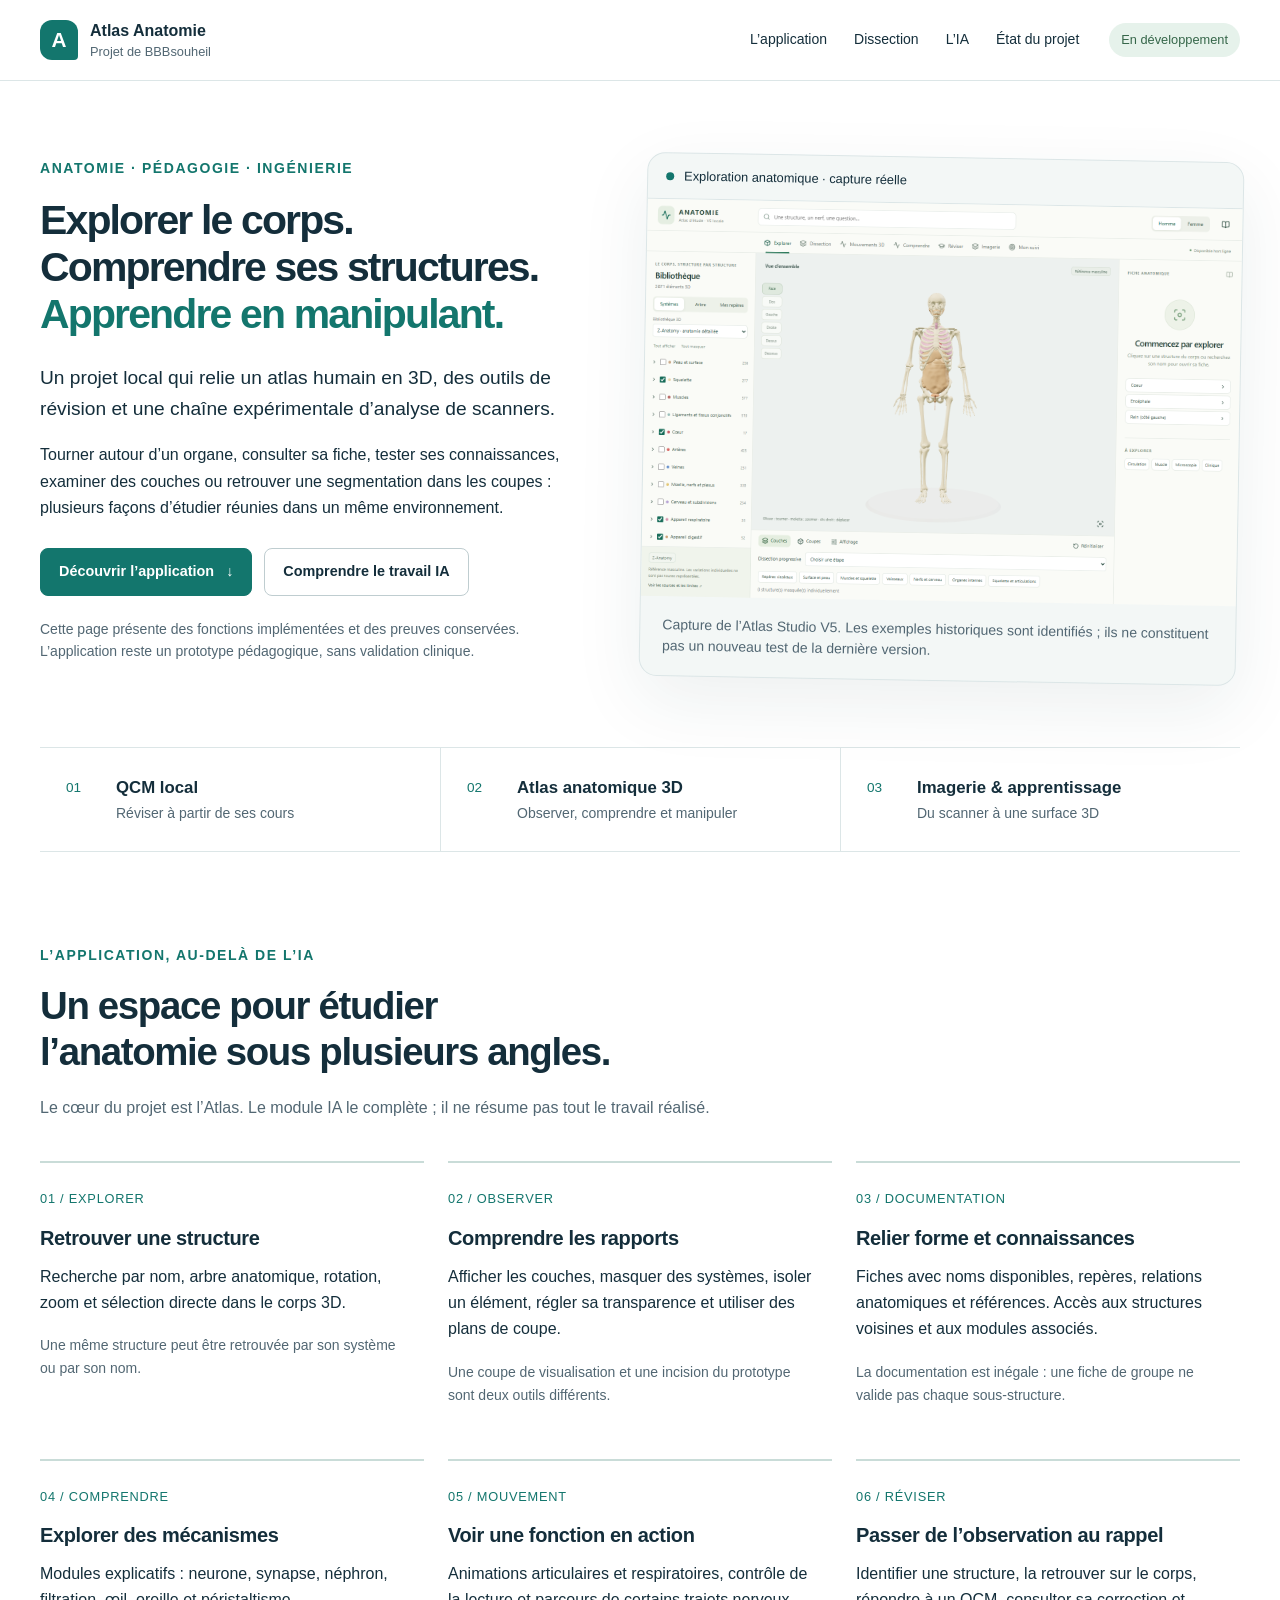
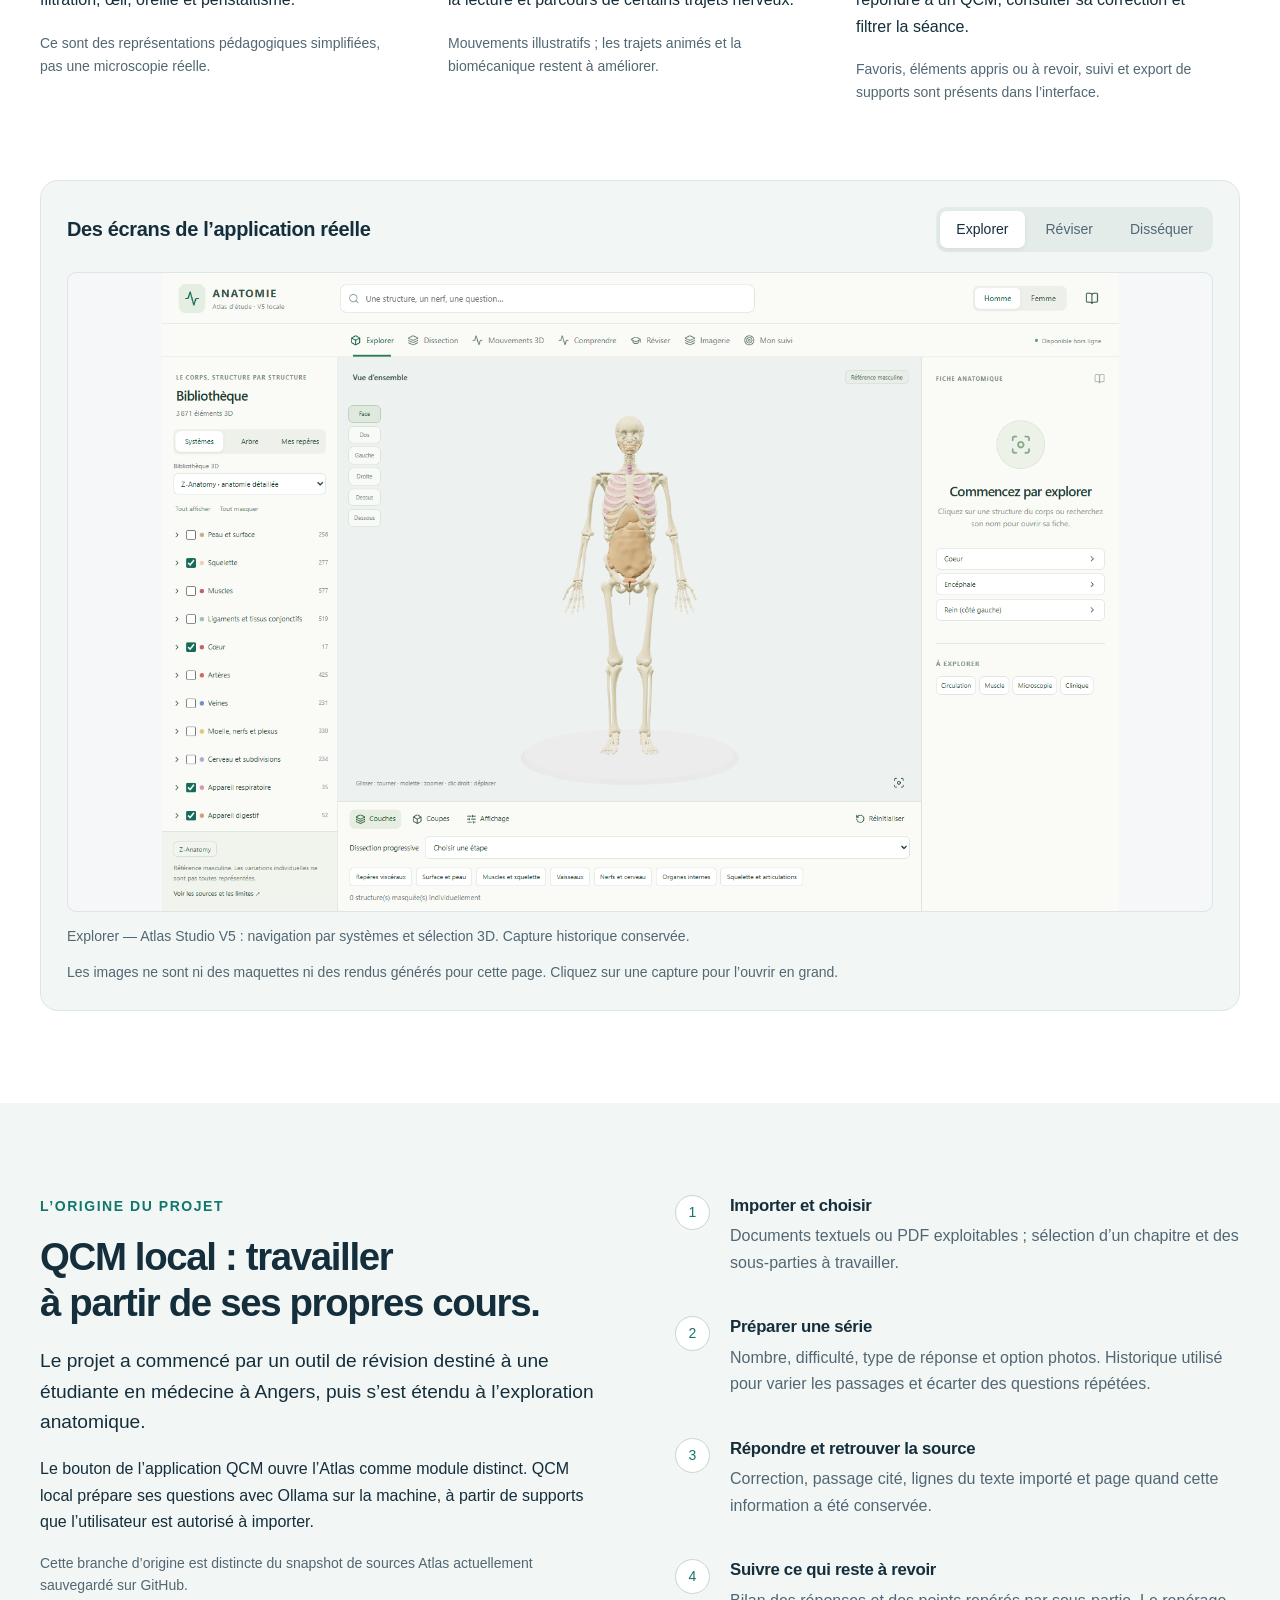
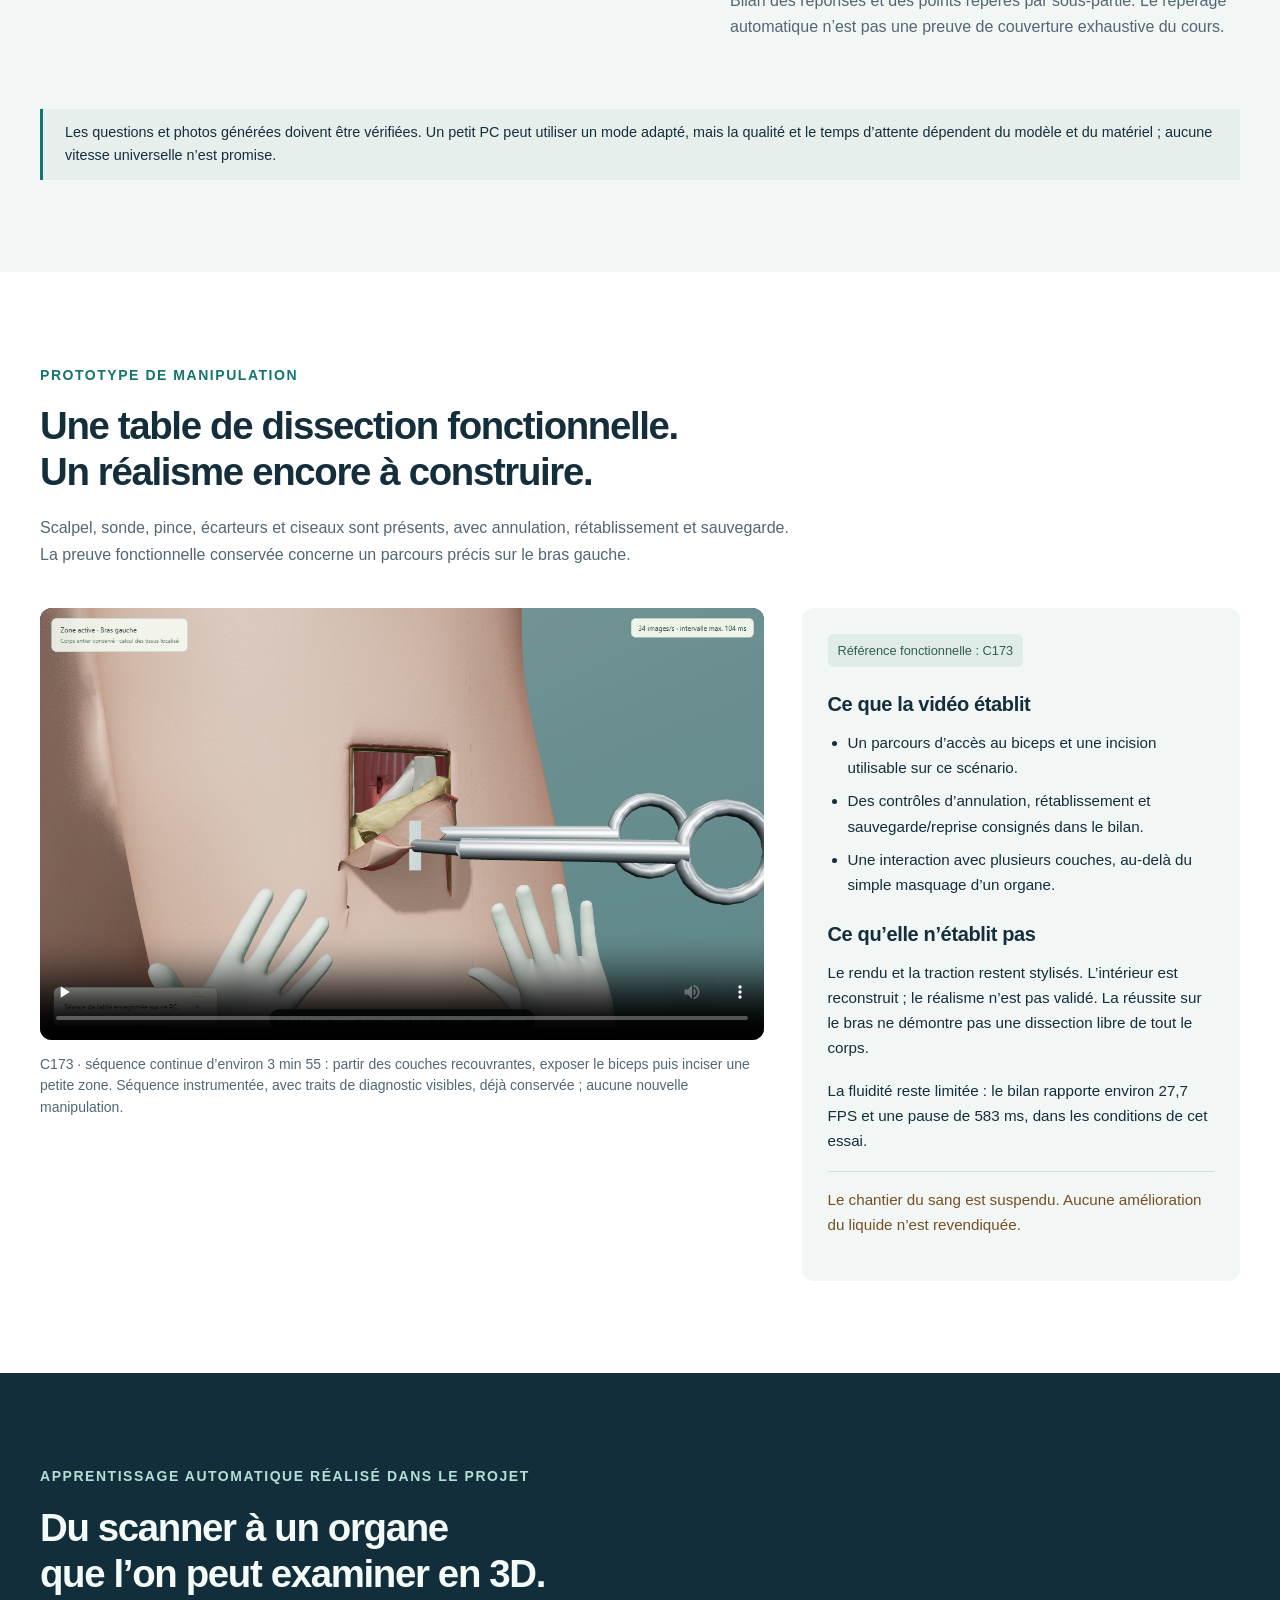
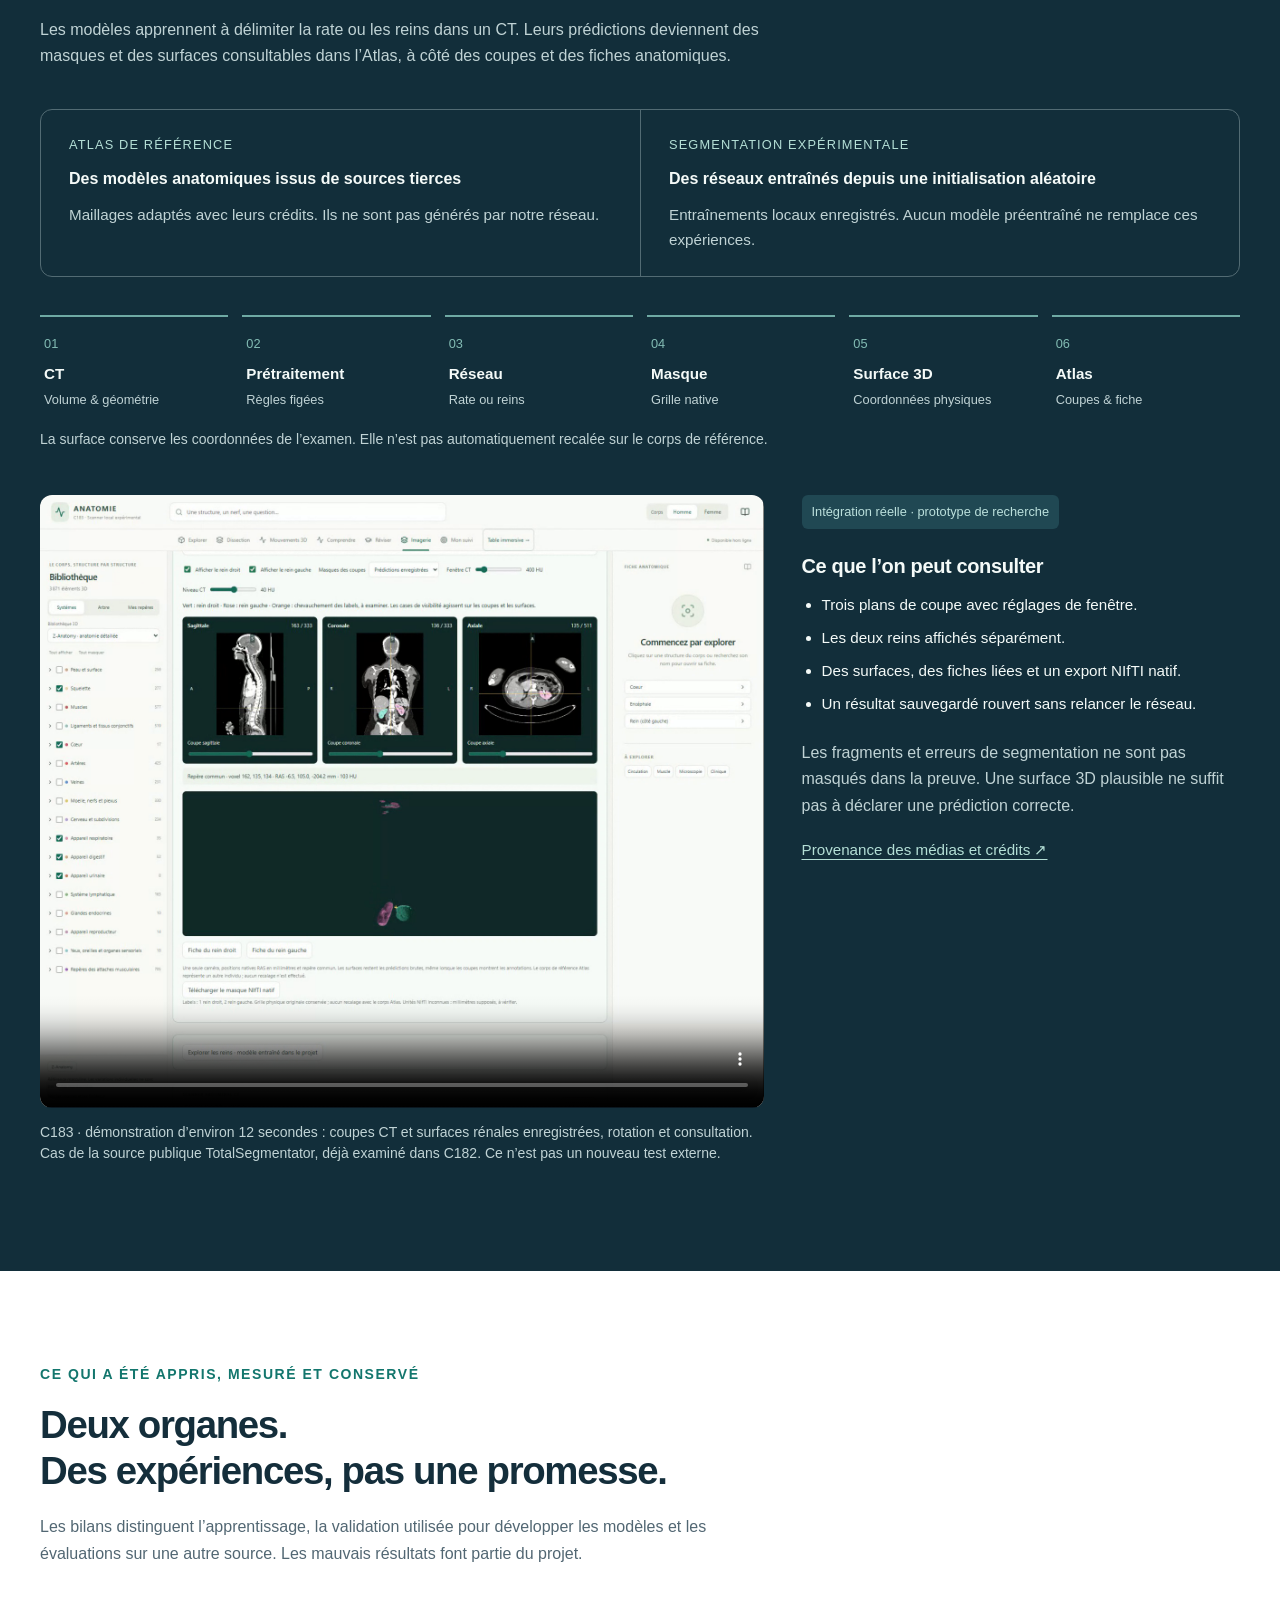
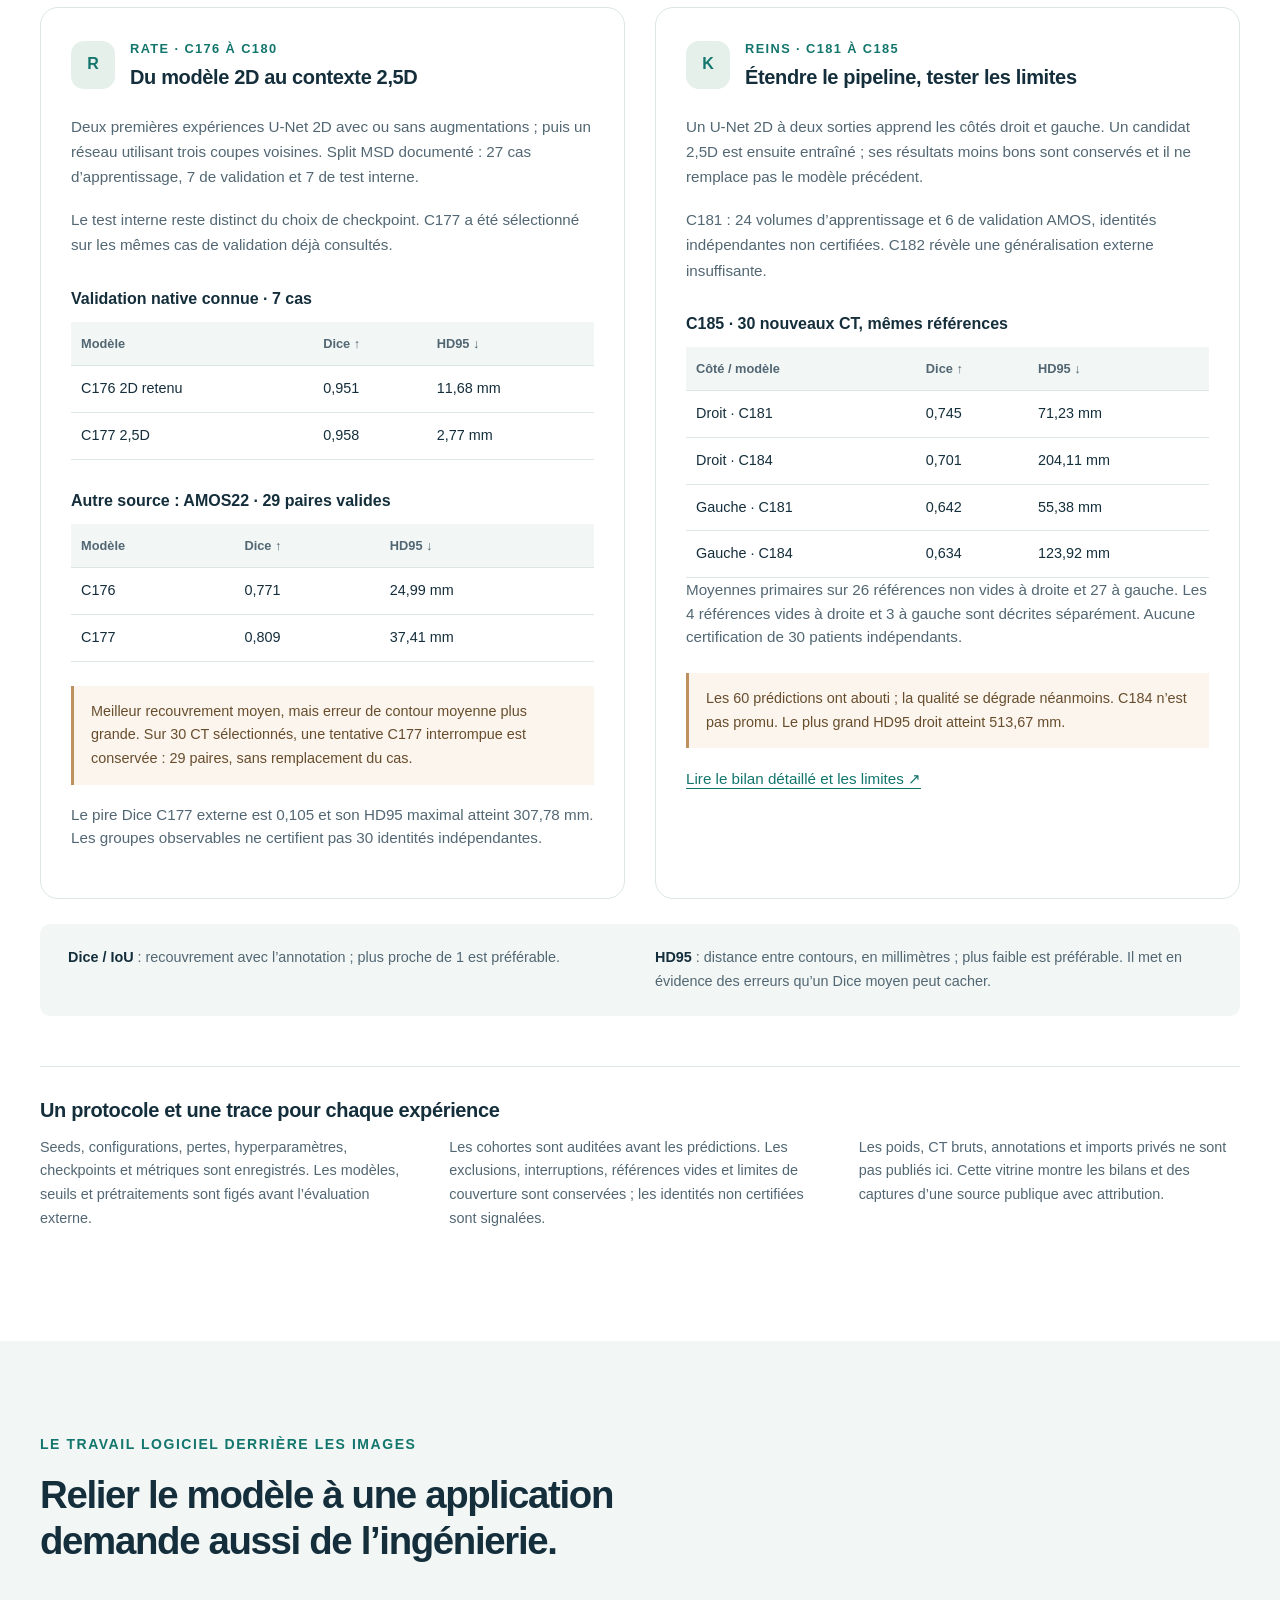
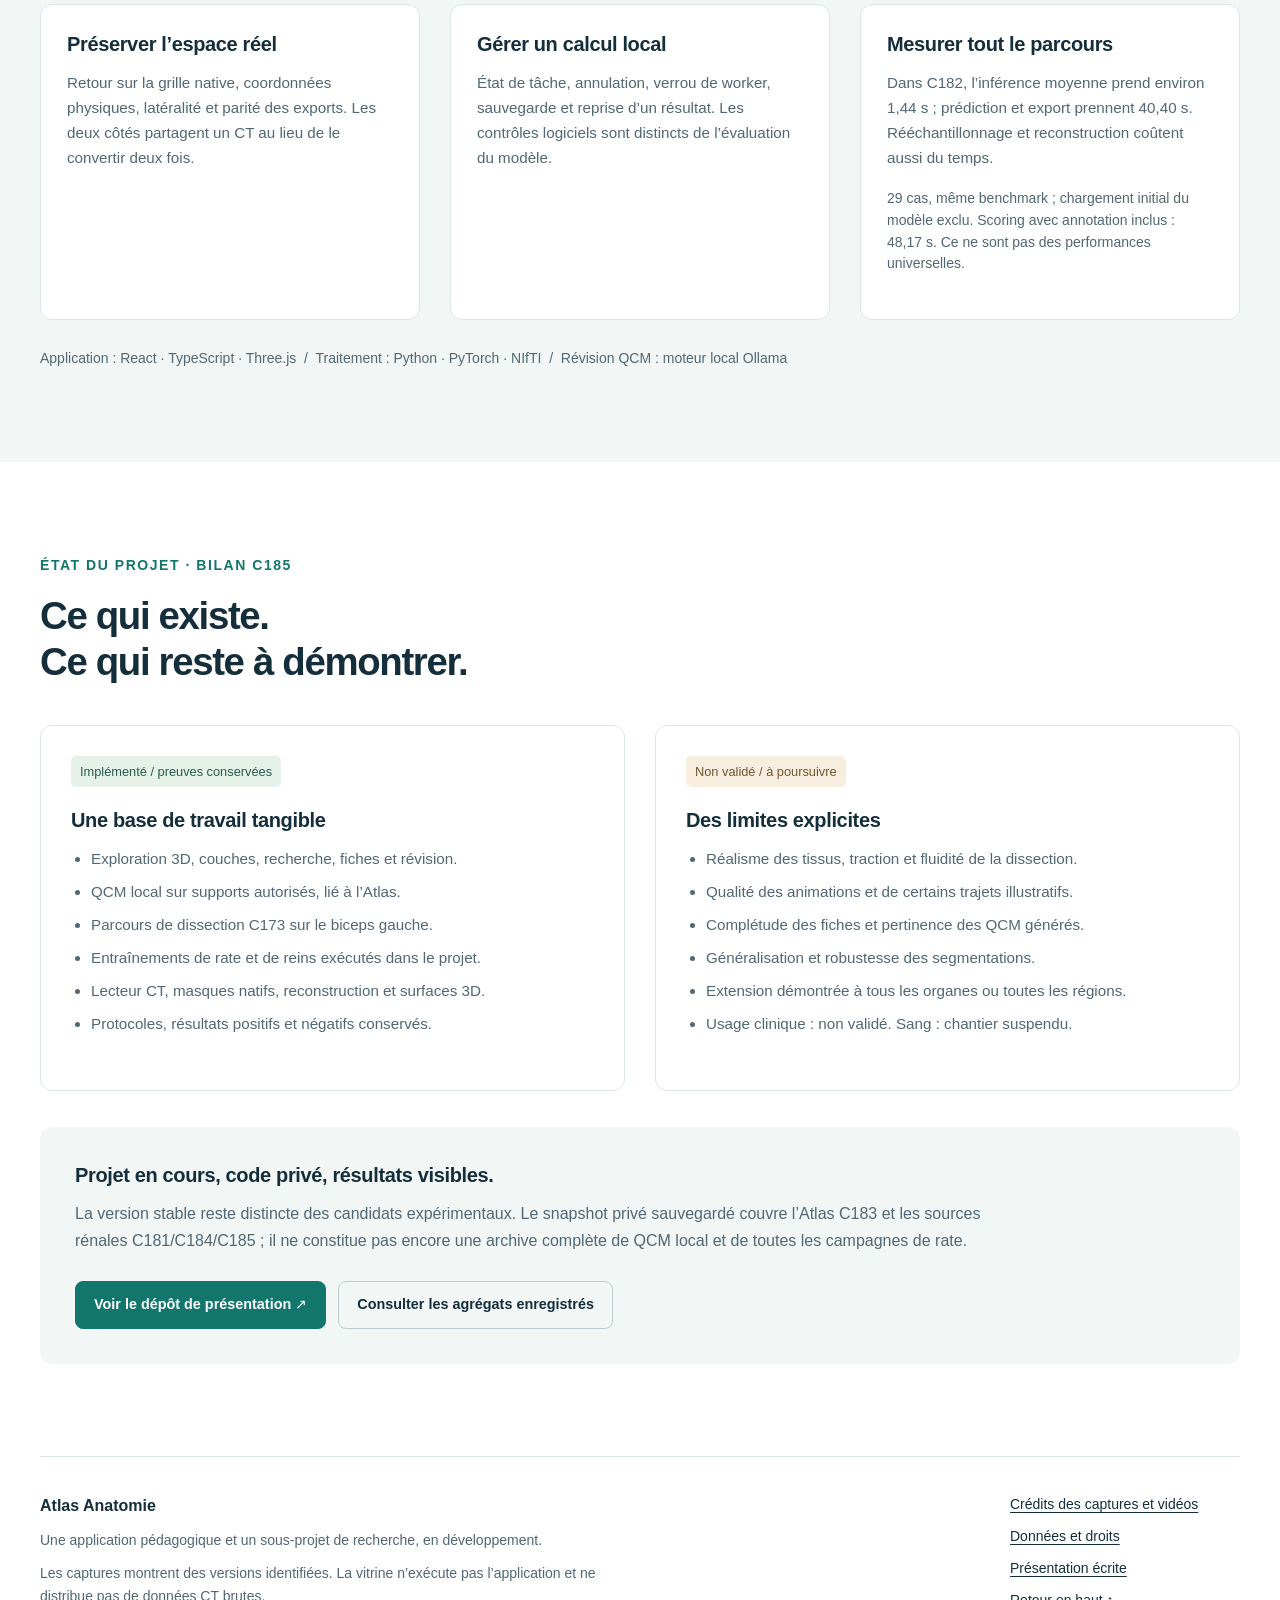
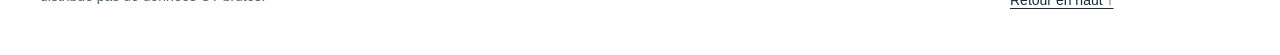
==== index.html @ 707a45b9 "Présenter l’Atlas, QCM local, la dissection et les travaux IA — projet en cours" ====
<!doctype html>
<html lang="fr">
<head>
  <meta charset="utf-8">
  <meta name="viewport" content="width=device-width, initial-scale=1">
  <meta name="description" content="Atlas Anatomie : exploration 3D, révisions, prototype de dissection et segmentation médicale entraînée dans le projet. Démonstrations et résultats, avec leurs limites.">
  <title>Atlas Anatomie — explorer, comprendre, apprendre</title>
  <link rel="icon" href="favicon.svg" type="image/svg+xml">
  <link rel="stylesheet" href="styles.css">
  <script src="presentation.js" defer></script>
</head>
<body>
<a class="skip" href="#contenu">Aller au contenu</a>
<header class="topbar">
  <a class="brand" href="#"><span class="brand-mark" aria-hidden="true">A</span><span>Atlas Anatomie<small>Projet de BBBsouheil</small></span></a>
  <nav aria-label="Navigation principale"><a href="#application">L’application</a><a href="#dissection">Dissection</a><a href="#ia">L’IA</a><a href="#bilan">État du projet</a></nav>
  <span class="status">En développement</span>
</header>
<main id="contenu">
<section class="hero wrap">
  <div class="hero-copy">
    <p class="eyebrow">Anatomie · pédagogie · ingénierie</p>
    <h1>Explorer le corps.<br>Comprendre ses structures.<br><em>Apprendre en manipulant.</em></h1>
    <p class="lead">Un projet local qui relie un atlas humain en 3D, des outils de révision et une chaîne expérimentale d’analyse de scanners.</p>
    <p>Tourner autour d’un organe, consulter sa fiche, tester ses connaissances, examiner des couches ou retrouver une segmentation dans les coupes : plusieurs façons d’étudier réunies dans un même environnement.</p>
    <div class="actions"><a class="button primary" href="#application">Découvrir l’application <span aria-hidden="true">↓</span></a><a class="button" href="#ia">Comprendre le travail IA</a></div>
    <p class="caption">Cette page présente des fonctions implémentées et des preuves conservées. L’application reste un prototype pédagogique, sans validation clinique.</p>
  </div>
  <figure class="hero-visual">
    <div class="window-label"><span class="dot"></span> Exploration anatomique · capture réelle</div>
    <a href="media/atlas-explorer.png" aria-label="Agrandir la capture de l’explorateur"><img src="media/atlas-explorer.png" width="1500" height="1000" alt="Interface réelle de l’Atlas : corps humain en 3D, systèmes anatomiques à gauche et fiches à droite."></a>
    <figcaption>Capture de l’Atlas Studio V5. Les exemples historiques sont identifiés ; ils ne constituent pas un nouveau test de la dernière version.</figcaption>
  </figure>
</section>

<div class="project-map wrap" aria-label="Les trois composantes du projet">
  <a href="#qcm"><span>01</span><strong>QCM local</strong><small>Réviser à partir de ses cours</small></a>
  <a href="#application"><span>02</span><strong>Atlas anatomique 3D</strong><small>Observer, comprendre et manipuler</small></a>
  <a href="#ia"><span>03</span><strong>Imagerie & apprentissage</strong><small>Du scanner à une surface 3D</small></a>
</div>

<section id="application" class="section wrap">
  <div class="section-heading"><p class="eyebrow">L’application, au-delà de l’IA</p><h2>Un espace pour étudier<br>l’anatomie sous plusieurs angles.</h2><p>Le cœur du projet est l’Atlas. Le module IA le complète ; il ne résume pas tout le travail réalisé.</p></div>
  <div class="feature-grid">
    <article><span class="feature-number">01 / EXPLORER</span><h3>Retrouver une structure</h3><p>Recherche par nom, arbre anatomique, rotation, zoom et sélection directe dans le corps 3D.</p><p class="detail">Une même structure peut être retrouvée par son système ou par son nom.</p></article>
    <article><span class="feature-number">02 / OBSERVER</span><h3>Comprendre les rapports</h3><p>Afficher les couches, masquer des systèmes, isoler un élément, régler sa transparence et utiliser des plans de coupe.</p><p class="detail">Une coupe de visualisation et une incision du prototype sont deux outils différents.</p></article>
    <article><span class="feature-number">03 / DOCUMENTATION</span><h3>Relier forme et connaissances</h3><p>Fiches avec noms disponibles, repères, relations anatomiques et références. Accès aux structures voisines et aux modules associés.</p><p class="detail">La documentation est inégale : une fiche de groupe ne valide pas chaque sous-structure.</p></article>
    <article><span class="feature-number">04 / COMPRENDRE</span><h3>Explorer des mécanismes</h3><p>Modules explicatifs : neurone, synapse, néphron, filtration, œil, oreille et péristaltisme.</p><p class="detail">Ce sont des représentations pédagogiques simplifiées, pas une microscopie réelle.</p></article>
    <article><span class="feature-number">05 / MOUVEMENT</span><h3>Voir une fonction en action</h3><p>Animations articulaires et respiratoires, contrôle de la lecture et parcours de certains trajets nerveux.</p><p class="detail">Mouvements illustratifs ; les trajets animés et la biomécanique restent à améliorer.</p></article>
    <article><span class="feature-number">06 / RÉVISER</span><h3>Passer de l’observation au rappel</h3><p>Identifier une structure, la retrouver sur le corps, répondre à un QCM, consulter sa correction et filtrer la séance.</p><p class="detail">Favoris, éléments appris ou à revoir, suivi et export de supports sont présents dans l’interface.</p></article>
  </div>
  <div class="gallery">
    <div class="gallery-head"><h3>Des écrans de l’application réelle</h3><div class="tabs" role="tablist" aria-label="Captures de l’application"><button id="tab-explorer" role="tab" aria-selected="true" aria-controls="capture-panel" data-view="explorer">Explorer</button><button id="tab-quiz" role="tab" aria-selected="false" aria-controls="capture-panel" tabindex="-1" data-view="quiz">Réviser</button><button id="tab-dissection" role="tab" aria-selected="false" aria-controls="capture-panel" tabindex="-1" data-view="dissection">Disséquer</button></div></div>
    <figure id="capture-panel" role="tabpanel" aria-labelledby="tab-explorer"><a id="capture-link" href="media/atlas-explorer.png" aria-label="Agrandir la capture affichée"><img id="capture-image" src="media/atlas-explorer.png" width="1500" height="1000" alt="Exploration du corps et navigation par systèmes dans l’Atlas Studio V5."></a><figcaption id="capture-caption">Explorer — Atlas Studio V5 : navigation par systèmes et sélection 3D. Capture historique conservée.</figcaption></figure>
    <p class="caption">Les images ne sont ni des maquettes ni des rendus générés pour cette page. Cliquez sur une capture pour l’ouvrir en grand.</p>
  </div>
</section>

<section id="qcm" class="section soft">
  <div class="wrap two-columns">
    <div><p class="eyebrow">L’origine du projet</p><h2>QCM local : travailler<br>à partir de ses propres cours.</h2><p class="lead">Le projet a commencé par un outil de révision destiné à une étudiante en médecine à Angers, puis s’est étendu à l’exploration anatomique.</p><p>Le bouton de l’application QCM ouvre l’Atlas comme module distinct. QCM local prépare ses questions avec Ollama sur la machine, à partir de supports que l’utilisateur est autorisé à importer.</p><p class="caption">Cette branche d’origine est distincte du snapshot de sources Atlas actuellement sauvegardé sur GitHub.</p></div>
    <div class="steps-list"><article><span>1</span><div><h3>Importer et choisir</h3><p>Documents textuels ou PDF exploitables ; sélection d’un chapitre et des sous-parties à travailler.</p></div></article><article><span>2</span><div><h3>Préparer une série</h3><p>Nombre, difficulté, type de réponse et option photos. Historique utilisé pour varier les passages et écarter des questions répétées.</p></div></article><article><span>3</span><div><h3>Répondre et retrouver la source</h3><p>Correction, passage cité, lignes du texte importé et page quand cette information a été conservée.</p></div></article><article><span>4</span><div><h3>Suivre ce qui reste à revoir</h3><p>Bilan des réponses et des points repérés par sous-partie. Le repérage automatique n’est pas une preuve de couverture exhaustive du cours.</p></div></article></div>
  </div>
  <div class="wrap note">Les questions et photos générées doivent être vérifiées. Un petit PC peut utiliser un mode adapté, mais la qualité et le temps d’attente dépendent du modèle et du matériel ; aucune vitesse universelle n’est promise.</div>
</section>

<section id="dissection" class="section wrap">
  <div class="section-heading"><p class="eyebrow">Prototype de manipulation</p><h2>Une table de dissection fonctionnelle.<br>Un réalisme encore à construire.</h2><p>Scalpel, sonde, pince, écarteurs et ciseaux sont présents, avec annulation, rétablissement et sauvegarde. La preuve fonctionnelle conservée concerne un parcours précis sur le bras gauche.</p></div>
  <div class="video-layout">
    <figure><video controls preload="none" playsinline poster="media/dissection-c173.png" aria-label="Parcours de dissection C173"><source src="media/dissection-c173.webm" type="video/webm"><p><a href="media/dissection-c173.webm">Ouvrir la vidéo de dissection</a></p></video><figcaption>C173 · séquence continue d’environ 3 min 55 : partir des couches recouvrantes, exposer le biceps puis inciser une petite zone. Séquence instrumentée, avec traits de diagnostic visibles, déjà conservée ; aucune nouvelle manipulation.</figcaption></figure>
    <div class="context-card"><span class="pill">Référence fonctionnelle : C173</span><h3>Ce que la vidéo établit</h3><ul><li>Un parcours d’accès au biceps et une incision utilisable sur ce scénario.</li><li>Des contrôles d’annulation, rétablissement et sauvegarde/reprise consignés dans le bilan.</li><li>Une interaction avec plusieurs couches, au-delà du simple masquage d’un organe.</li></ul><h3>Ce qu’elle n’établit pas</h3><p>Le rendu et la traction restent stylisés. L’intérieur est reconstruit ; le réalisme n’est pas validé. La réussite sur le bras ne démontre pas une dissection libre de tout le corps.</p><p>La fluidité reste limitée : le bilan rapporte environ 27,7 FPS et une pause de 583 ms, dans les conditions de cet essai.</p><p class="suspended">Le chantier du sang est suspendu. Aucune amélioration du liquide n’est revendiquée.</p></div>
  </div>
</section>

<section id="ia" class="section dark">
  <div class="wrap">
    <div class="section-heading"><p class="eyebrow">Apprentissage automatique réalisé dans le projet</p><h2>Du scanner à un organe<br>que l’on peut examiner en 3D.</h2><p>Les modèles apprennent à délimiter la rate ou les reins dans un CT. Leurs prédictions deviennent des masques et des surfaces consultables dans l’Atlas, à côté des coupes et des fiches anatomiques.</p></div>
    <div class="distinction"><div><span>Atlas de référence</span><strong>Des modèles anatomiques issus de sources tierces</strong><p>Maillages adaptés avec leurs crédits. Ils ne sont pas générés par notre réseau.</p></div><div><span>Segmentation expérimentale</span><strong>Des réseaux entraînés depuis une initialisation aléatoire</strong><p>Entraînements locaux enregistrés. Aucun modèle préentraîné ne remplace ces expériences.</p></div></div>
    <div class="pipeline" aria-label="Étapes du traitement"><ol><li><strong>CT</strong><span>Volume & géométrie</span></li><li><strong>Prétraitement</strong><span>Règles figées</span></li><li><strong>Réseau</strong><span>Rate ou reins</span></li><li><strong>Masque</strong><span>Grille native</span></li><li><strong>Surface 3D</strong><span>Coordonnées physiques</span></li><li><strong>Atlas</strong><span>Coupes & fiche</span></li></ol></div>
    <p class="caption">La surface conserve les coordonnées de l’examen. Elle n’est pas automatiquement recalée sur le corps de référence.</p>
    <div class="video-layout imaging-demo">
      <figure><video controls preload="none" playsinline poster="media/scanner-c183.png" aria-label="Lecteur de scanner et surfaces rénales C183"><source src="media/scanner-c183.webm" type="video/webm"><p><a href="media/scanner-c183.webm">Ouvrir la démonstration du lecteur CT</a></p></video><figcaption>C183 · démonstration d’environ 12 secondes : coupes CT et surfaces rénales enregistrées, rotation et consultation. Cas de la source publique TotalSegmentator, déjà examiné dans C182. Ce n’est pas un nouveau test externe.</figcaption></figure>
      <div><span class="pill">Intégration réelle · prototype de recherche</span><h3>Ce que l’on peut consulter</h3><ul><li>Trois plans de coupe avec réglages de fenêtre.</li><li>Les deux reins affichés séparément.</li><li>Des surfaces, des fiches liées et un export NIfTI natif.</li><li>Un résultat sauvegardé rouvert sans relancer le réseau.</li></ul><p>Les fragments et erreurs de segmentation ne sont pas masqués dans la preuve. Une surface 3D plausible ne suffit pas à déclarer une prédiction correcte.</p><a class="text-link" href="MEDIA_ATTRIBUTIONS.md">Provenance des médias et crédits ↗</a></div>
    </div>
  </div>
</section>

<section id="experiences" class="section wrap">
  <div class="section-heading"><p class="eyebrow">Ce qui a été appris, mesuré et conservé</p><h2>Deux organes.<br>Des expériences, pas une promesse.</h2><p>Les bilans distinguent l’apprentissage, la validation utilisée pour développer les modèles et les évaluations sur une autre source. Les mauvais résultats font partie du projet.</p></div>
  <div class="research-grid">
    <article class="research-card"><div class="research-title"><span class="organ-mark" aria-hidden="true">R</span><div><p class="eyebrow">Rate · C176 à C180</p><h3>Du modèle 2D au contexte 2,5D</h3></div></div><p>Deux premières expériences U-Net 2D avec ou sans augmentations ; puis un réseau utilisant trois coupes voisines. Split MSD documenté : 27 cas d’apprentissage, 7 de validation et 7 de test interne.</p><p>Le test interne reste distinct du choix de checkpoint. C177 a été sélectionné sur les mêmes cas de validation déjà consultés.</p><h4>Validation native connue · 7 cas</h4><div class="table-scroll"><table><thead><tr><th>Modèle</th><th>Dice ↑</th><th>HD95 ↓</th></tr></thead><tbody><tr><th>C176 2D retenu</th><td>0,951</td><td>11,68 mm</td></tr><tr><th>C177 2,5D</th><td>0,958</td><td>2,77 mm</td></tr></tbody></table></div><h4>Autre source : AMOS22 · 29 paires valides</h4><div class="table-scroll"><table><thead><tr><th>Modèle</th><th>Dice ↑</th><th>HD95 ↓</th></tr></thead><tbody><tr><th>C176</th><td>0,771</td><td>24,99 mm</td></tr><tr><th>C177</th><td>0,809</td><td>37,41 mm</td></tr></tbody></table></div><p class="result-note">Meilleur recouvrement moyen, mais erreur de contour moyenne plus grande. Sur 30 CT sélectionnés, une tentative C177 interrompue est conservée : 29 paires, sans remplacement du cas.</p><p class="caption">Le pire Dice C177 externe est 0,105 et son HD95 maximal atteint 307,78 mm. Les groupes observables ne certifient pas 30 identités indépendantes.</p></article>
    <article class="research-card"><div class="research-title"><span class="organ-mark" aria-hidden="true">K</span><div><p class="eyebrow">Reins · C181 à C185</p><h3>Étendre le pipeline, tester les limites</h3></div></div><p>Un U-Net 2D à deux sorties apprend les côtés droit et gauche. Un candidat 2,5D est ensuite entraîné ; ses résultats moins bons sont conservés et il ne remplace pas le modèle précédent.</p><p>C181 : 24 volumes d’apprentissage et 6 de validation AMOS, identités indépendantes non certifiées. C182 révèle une généralisation externe insuffisante.</p><h4>C185 · 30 nouveaux CT, mêmes références</h4><div class="table-scroll"><table><thead><tr><th>Côté / modèle</th><th>Dice ↑</th><th>HD95 ↓</th></tr></thead><tbody><tr><th>Droit · C181</th><td>0,745</td><td>71,23 mm</td></tr><tr><th>Droit · C184</th><td>0,701</td><td>204,11 mm</td></tr><tr><th>Gauche · C181</th><td>0,642</td><td>55,38 mm</td></tr><tr><th>Gauche · C184</th><td>0,634</td><td>123,92 mm</td></tr></tbody></table></div><p class="caption">Moyennes primaires sur 26 références non vides à droite et 27 à gauche. Les 4 références vides à droite et 3 à gauche sont décrites séparément. Aucune certification de 30 patients indépendants.</p><p class="result-note">Les 60 prédictions ont abouti ; la qualité se dégrade néanmoins. C184 n’est pas promu. Le plus grand HD95 droit atteint 513,67 mm.</p><a class="text-link" href="RESULTATS_IA_DETAILS.md">Lire le bilan détaillé et les limites ↗</a></article>
  </div>
  <div class="metric-guide"><p><strong>Dice / IoU</strong> : recouvrement avec l’annotation ; plus proche de 1 est préférable.</p><p><strong>HD95</strong> : distance entre contours, en millimètres ; plus faible est préférable. Il met en évidence des erreurs qu’un Dice moyen peut cacher.</p></div>
  <div class="methods"><h3>Un protocole et une trace pour chaque expérience</h3><div><p>Seeds, configurations, pertes, hyperparamètres, checkpoints et métriques sont enregistrés. Les modèles, seuils et prétraitements sont figés avant l’évaluation externe.</p><p>Les cohortes sont auditées avant les prédictions. Les exclusions, interruptions, références vides et limites de couverture sont conservées ; les identités non certifiées sont signalées.</p><p>Les poids, CT bruts, annotations et imports privés ne sont pas publiés ici. Cette vitrine montre les bilans et des captures d’une source publique avec attribution.</p></div></div>
</section>

<section id="ingenierie" class="section soft">
  <div class="wrap"><div class="section-heading"><p class="eyebrow">Le travail logiciel derrière les images</p><h2>Relier le modèle à une application<br>demande aussi de l’ingénierie.</h2></div><div class="engineering-grid"><article><h3>Préserver l’espace réel</h3><p>Retour sur la grille native, coordonnées physiques, latéralité et parité des exports. Les deux côtés partagent un CT au lieu de le convertir deux fois.</p></article><article><h3>Gérer un calcul local</h3><p>État de tâche, annulation, verrou de worker, sauvegarde et reprise d’un résultat. Les contrôles logiciels sont distincts de l’évaluation du modèle.</p></article><article><h3>Mesurer tout le parcours</h3><p>Dans C182, l’inférence moyenne prend environ 1,44 s ; prédiction et export prennent 40,40 s. Rééchantillonnage et reconstruction coûtent aussi du temps.</p><p class="caption">29 cas, même benchmark ; chargement initial du modèle exclu. Scoring avec annotation inclus : 48,17 s. Ce ne sont pas des performances universelles.</p></article></div><p class="caption tech-stack">Application : React · TypeScript · Three.js &nbsp;/&nbsp; Traitement : Python · PyTorch · NIfTI &nbsp;/&nbsp; Révision QCM : moteur local Ollama</p></div>
</section>

<section id="bilan" class="section wrap">
  <div class="section-heading"><p class="eyebrow">État du projet · bilan C185</p><h2>Ce qui existe.<br>Ce qui reste à démontrer.</h2></div>
  <div class="state-grid"><article><span class="state-label">Implémenté / preuves conservées</span><h3>Une base de travail tangible</h3><ul><li>Exploration 3D, couches, recherche, fiches et révision.</li><li>QCM local sur supports autorisés, lié à l’Atlas.</li><li>Parcours de dissection C173 sur le biceps gauche.</li><li>Entraînements de rate et de reins exécutés dans le projet.</li><li>Lecteur CT, masques natifs, reconstruction et surfaces 3D.</li><li>Protocoles, résultats positifs et négatifs conservés.</li></ul></article><article><span class="state-label amber">Non validé / à poursuivre</span><h3>Des limites explicites</h3><ul><li>Réalisme des tissus, traction et fluidité de la dissection.</li><li>Qualité des animations et de certains trajets illustratifs.</li><li>Complétude des fiches et pertinence des QCM générés.</li><li>Généralisation et robustesse des segmentations.</li><li>Extension démontrée à tous les organes ou toutes les régions.</li><li>Usage clinique : non validé. Sang : chantier suspendu.</li></ul></article></div>
  <div class="closing"><h3>Projet en cours, code privé, résultats visibles.</h3><p>La version stable reste distincte des candidats expérimentaux. Le snapshot privé sauvegardé couvre l’Atlas C183 et les sources rénales C181/C184/C185 ; il ne constitue pas encore une archive complète de QCM local et de toutes les campagnes de rate.</p><div class="actions"><a class="button primary" href="https://github.com/BBBsouheil/atlas-anatomie-resultats">Voir le dépôt de présentation ↗</a><a class="button" href="results-public.json">Consulter les agrégats enregistrés</a></div></div>
</section>
</main>
<footer class="footer wrap"><div><strong>Atlas Anatomie</strong><p>Une application pédagogique et un sous-projet de recherche, en développement.</p><p>Les captures montrent des versions identifiées. La vitrine n’exécute pas l’application et ne distribue pas de données CT brutes.</p></div><div><a href="MEDIA_ATTRIBUTIONS.md">Crédits des captures et vidéos</a><a href="NOTICE_DONNEES_ET_DROITS.txt">Données et droits</a><a href="README.md">Présentation écrite</a><a href="#">Retour en haut ↑</a></div></footer>
</body>
</html>
---- styles.css ----
:root{--ink:#142e3b;--muted:#526773;--teal:#13766d;--line:#dce6e7;--soft:#f2f6f5;--navy:#122e3a;--accent:#b4dfd6;--white:#fff;--radius:18px;font-family:Inter,"Segoe UI",Arial,sans-serif;color:var(--ink);background:#fff;font-synthesis:none}
*{box-sizing:border-box}html{scroll-behavior:smooth;scroll-padding-top:100px}body{margin:0;font-size:16px;line-height:1.65}a{color:inherit}button{font:inherit}img,video{display:block;width:100%;height:auto}figure{margin:0}h1,h2,h3,h4,p{margin-top:0}h1{font-size:clamp(2.1rem,3.2vw,3.4rem);line-height:1.15;letter-spacing:-.045em;font-weight:650;margin-bottom:25px}h1 em{font-style:normal;color:var(--teal)}h2{font-size:clamp(1.85rem,3vw,2.65rem);line-height:1.2;letter-spacing:-.035em;margin-bottom:20px;font-weight:650}h3{font-size:1.25rem;line-height:1.35;letter-spacing:-.018em;margin-bottom:12px}h4{font-size:1rem;margin:28px 0 10px}p{margin-bottom:18px}ul{padding-left:20px;margin:10px 0 24px}li{margin:8px 0}button,a{touch-action:manipulation}a:focus-visible,button:focus-visible,video:focus-visible{outline:3px solid #279cce;outline-offset:5px}a:hover{color:var(--teal)}.wrap{width:min(1280px,calc(100% - 80px));margin-inline:auto}.section{padding-top:92px;padding-bottom:92px;scroll-margin-top:15px}.soft{background:var(--soft)}.eyebrow{font-size:.875rem;font-weight:650;letter-spacing:.11em;text-transform:uppercase;color:var(--teal);margin-bottom:16px}.lead{font-size:1.2rem;line-height:1.6}.caption,figcaption{font-size:.875rem;line-height:1.55;color:var(--muted)}figcaption{padding:14px 0}.detail{color:var(--muted);font-size:.875rem}.skip{position:fixed;z-index:10;top:-80px;left:20px;background:white;padding:10px 20px}.skip:focus{top:10px}
.topbar{padding:20px 40px;display:flex;gap:30px;align-items:center;border-bottom:1px solid var(--line);background:rgba(255,255,255,.97);position:sticky;top:0;z-index:5}.brand{display:flex;align-items:center;gap:12px;font-weight:700;text-decoration:none;line-height:1.2}.brand small{display:block;color:var(--muted);font-weight:400;font-size:.8rem;margin-top:4px}.brand-mark{display:grid;place-items:center;width:38px;height:40px;background:var(--teal);color:white;border-radius:12px 12px 4px 12px;font-size:1.3rem}.topbar nav{display:flex;gap:27px;margin-left:auto}.topbar nav a{text-decoration:none;font-size:.875rem}.status{padding:6px 12px;border-radius:30px;background:#e6f2eb;color:#356649;font-size:.8rem;white-space:nowrap}
.hero{padding-top:76px;padding-bottom:66px;display:grid;grid-template-columns:1.02fr 1.1fr;gap:50px;align-items:center}.hero-copy>p:not(.eyebrow){max-width:600px}.hero-copy>.caption{margin-top:23px}.hero-visual{border:1px solid var(--line);border-radius:var(--radius);background:#f3f7f6;box-shadow:0 24px 70px #183c4514;overflow:hidden;transform:rotate(1deg)}.hero-visual figcaption{padding:18px 22px}.window-label{display:flex;align-items:center;gap:10px;padding:12px 18px;font-size:.8rem;border-bottom:1px solid var(--line)}.dot{width:8px;height:8px;border-radius:50%;background:var(--teal)}.actions{display:flex;flex-wrap:wrap;gap:12px;margin-top:27px}.button{display:inline-flex;justify-content:center;align-items:center;gap:12px;padding:12px 18px;border-radius:8px;border:1px solid #bfcdd0;text-decoration:none;font-weight:600;font-size:.9rem;line-height:1.5;background:transparent}.primary{background:var(--teal);color:white;border-color:var(--teal)}.primary:hover{background:#0c625a;color:#fff}.project-map{display:grid;grid-template-columns:repeat(3,1fr);border-block:1px solid var(--line)}.project-map a{display:grid;grid-template-columns:42px 1fr;gap:0 8px;padding:26px;text-decoration:none}.project-map a+a{border-left:1px solid var(--line)}.project-map span{grid-row:span 2;color:var(--teal);font-size:.85rem;padding-top:3px}.project-map strong{font-size:1.05rem}.project-map small{font-size:.875rem;color:var(--muted)}
.section-heading{max-width:820px;margin-bottom:40px}.section-heading>p:last-child{max-width:750px;color:var(--muted)}.feature-grid{display:grid;grid-template-columns:repeat(3,1fr);gap:24px}.feature-grid article{border-top:2px solid #c9dcd8;padding:25px 18px 10px 0}.feature-number{font-size:.8rem;letter-spacing:.06em;color:var(--teal);display:block;margin-bottom:15px}.gallery{margin-top:48px;padding:26px;border:1px solid var(--line);border-radius:var(--radius);background:var(--soft)}.gallery-head{display:flex;justify-content:space-between;align-items:center;gap:20px;margin-bottom:20px}.gallery-head h3{margin:0}.tabs{display:flex;gap:5px;background:#e4ecea;padding:4px;border-radius:10px}.tabs button{border:0;background:transparent;padding:7px 16px;font-size:.875rem;cursor:pointer;border-radius:7px;color:var(--muted)}.tabs button[aria-selected=true]{background:white;color:var(--ink);box-shadow:0 2px 4px #152e3b12}.gallery img{max-height:640px;object-fit:contain;object-position:center;background:#f5f7f8;border:1px solid var(--line);border-radius:9px}.gallery .caption{margin-bottom:0}
.two-columns{display:grid;grid-template-columns:1fr 1fr;gap:70px}.steps-list article{display:flex;gap:20px;margin-bottom:22px}.steps-list article>span{display:grid;place-items:center;background:white;border:1px solid #c6d7d4;border-radius:50%;width:35px;height:35px;flex-shrink:0;font-size:.875rem;color:var(--teal)}.steps-list h3{font-size:1.05rem;margin-bottom:6px}.steps-list p{color:var(--muted)}.note{margin-top:28px;border-left:3px solid var(--teal);padding:12px 22px;font-size:.9rem;background:#e7efec}.video-layout{display:grid;grid-template-columns:1.65fr 1fr;gap:38px;align-items:start}.video-layout video{border-radius:12px;background:#0b1720;max-height:640px}.context-card{background:var(--soft);border-radius:12px;padding:26px}.pill{font-size:.8rem;display:inline-block;background:#e0ece7;color:#325d53;padding:6px 10px;border-radius:6px;margin-bottom:24px}.context-card p,.context-card li{font-size:.95rem}.suspended{border-top:1px solid #d4dedd;padding-top:15px;color:#735023;font-weight:500}
.dark{background:var(--navy);color:#f4faf8}.dark .eyebrow{color:var(--accent)}.dark .section-heading>p:last-child,.dark .caption,.dark figcaption{color:#c0d3d5}.distinction{display:grid;grid-template-columns:1fr 1fr;border:1px solid #526b73;border-radius:12px;margin:38px 0;overflow:hidden}.distinction>div{padding:24px 28px}.distinction>div+div{border-left:1px solid #526b73}.distinction span{display:block;font-size:.8rem;text-transform:uppercase;letter-spacing:.09em;color:var(--accent);margin-bottom:10px}.distinction strong{display:block;font-weight:600;margin-bottom:10px}.distinction p{font-size:.95rem;color:#c0d3d5;margin:0}.pipeline ol{padding:0;margin:38px 0 16px;display:grid;grid-template-columns:repeat(6,1fr);list-style:none;gap:14px;counter-reset:step}.pipeline li{position:relative;border-top:2px solid #6faaa4;padding:16px 4px 0;margin:0;counter-increment:step}.pipeline li::before{content:"0" counter(step);display:block;color:#83bcb4;font-size:.8rem;margin-bottom:7px}.pipeline strong{display:block;font-size:.95rem;font-weight:600}.pipeline span{font-size:.8rem;color:#c0d3d5}.imaging-demo{margin-top:45px}.dark .pill{background:#204853;color:#bbe0dc}.dark .text-link{color:var(--accent)}.dark .video-layout p{color:#c0d3d5}.dark .video-layout ul{font-size:.95rem}
.research-grid{display:grid;grid-template-columns:1fr 1fr;gap:30px}.research-card{border:1px solid var(--line);border-radius:var(--radius);padding:30px}.research-title{display:flex;align-items:center;gap:15px;margin-bottom:23px}.research-title .eyebrow{font-size:.8rem;margin-bottom:5px}.research-title h3{margin-bottom:0}.organ-mark{display:grid;place-items:center;background:#e5f0eb;color:var(--teal);font-weight:650;width:44px;height:48px;border-radius:13px}.research-card>p{color:var(--muted);font-size:.95rem}.table-scroll{overflow-x:auto}table{width:100%;border-collapse:collapse;font-size:.9rem}th,td{padding:11px 10px;border-bottom:1px solid var(--line);text-align:left}thead th{font-weight:600;background:var(--soft);color:var(--muted);font-size:.8rem}tbody th{font-weight:500}td{font-variant-numeric:tabular-nums;white-space:nowrap}.research-card .result-note{border-left:3px solid #be9060;background:#fbf5ed;padding:14px 17px;color:#684d2d;margin:24px 0 18px;font-size:.9rem}.text-link{color:var(--teal);text-underline-offset:4px;font-size:.95rem}.metric-guide{display:grid;grid-template-columns:1fr 1fr;gap:30px;background:var(--soft);padding:22px 28px;margin-top:25px;border-radius:10px}.metric-guide p{font-size:.9rem;color:var(--muted);margin:0}.metric-guide strong{color:var(--ink)}.methods{margin-top:50px;border-top:1px solid var(--line);padding-top:30px}.methods>div{display:grid;grid-template-columns:repeat(3,1fr);gap:28px;color:var(--muted);font-size:.9rem}.engineering-grid{display:grid;grid-template-columns:repeat(3,1fr);gap:30px}.engineering-grid article{padding:26px;background:white;border:1px solid var(--line);border-radius:12px}.engineering-grid p{color:var(--muted);font-size:.95rem}.engineering-grid .caption{font-size:.875rem}.tech-stack{margin-top:28px;margin-bottom:0}
.state-grid{display:grid;grid-template-columns:1fr 1fr;gap:30px}.state-grid article{padding:30px;border:1px solid var(--line);border-radius:12px}.state-label{display:inline-block;font-size:.8rem;padding:5px 9px;border-radius:5px;color:#285c4f;background:#e5f1e9;margin-bottom:20px}.state-label.amber{color:#715631;background:#f7eedf}.state-grid li{color:var(--muted);font-size:.95rem}.closing{margin-top:36px;padding:35px;border-radius:12px;background:var(--soft)}.closing p{color:var(--muted);max-width:930px}.footer{display:flex;justify-content:space-between;gap:45px;padding-block:36px;border-top:1px solid var(--line)}.footer p{font-size:.875rem;color:var(--muted);max-width:610px;margin:10px 0}.footer>div:last-child{display:flex;flex-direction:column;gap:9px;font-size:.875rem;min-width:230px}.footer a{text-underline-offset:3px}
@media(max-width:1100px){.wrap{width:calc(100% - 48px)}.topbar{padding-inline:24px;gap:15px}.topbar nav{gap:16px}.hero{gap:28px}.hero h1{font-size:2.45rem}.feature-grid{gap:16px}.video-layout{grid-template-columns:1.4fr 1fr;gap:25px}.research-card{padding:24px}}
@media(max-width:800px){.topbar{flex-wrap:wrap;padding:12px 20px;gap:12px}.brand{font-size:.95rem}.brand small{font-size:.75rem}.brand-mark{width:31px;height:33px}.topbar nav{order:3;width:100%;justify-content:space-between;gap:8px}.status{margin-left:auto;font-size:.75rem}.topbar nav a{font-size:.8rem}.wrap{width:calc(100% - 40px)}.section{padding-block:60px}.hero{grid-template-columns:1fr;padding-top:46px;padding-bottom:45px;gap:30px}.hero h1{font-size:clamp(2rem,6.5vw,2.85rem)}.hero-visual{transform:none}.hero .caption{max-width:100%}.project-map a{padding:18px 12px;display:block}.project-map span{display:block}.project-map strong{display:block;font-size:.9rem;margin-block:6px}.project-map small{font-size:.8rem;line-height:1.4;display:block}.feature-grid{grid-template-columns:1fr 1fr;gap:20px}.gallery{padding:18px}.gallery-head{align-items:flex-start;flex-direction:column}.tabs{width:100%}.tabs button{flex:1;padding-inline:8px}.two-columns,.video-layout,.research-grid,.state-grid{grid-template-columns:1fr;gap:28px}.distinction{grid-template-columns:1fr}.distinction>div+div{border-left:0;border-top:1px solid #526b73}.pipeline ol{grid-template-columns:repeat(3,1fr);gap:20px}.metric-guide{grid-template-columns:1fr;gap:18px}.methods>div,.engineering-grid{grid-template-columns:1fr;gap:16px}.footer{flex-direction:column;gap:20px}.closing{padding:25px}.research-card{padding:22px}.lead{font-size:1.1rem}}
@media(max-width:480px){.feature-grid{grid-template-columns:1fr;gap:8px}.feature-grid article{padding:20px 0 8px}.actions .button{width:100%}.project-map{grid-template-columns:1fr}.project-map a{display:grid;grid-template-columns:30px 1fr;padding:14px 10px;gap:0 9px}.project-map a+a{border-left:0;border-top:1px solid var(--line)}.project-map span{grid-row:span 2;padding-top:5px}.project-map strong{margin:0;font-size:1rem}.project-map small{margin-top:4px}.gallery-head h3{font-size:1.1rem}.pipeline span{font-size:.75rem}.pipeline strong{font-size:.875rem}.gallery{padding:12px}.context-card{padding:22px}h2{font-size:1.85rem}}
@media(prefers-reduced-motion:reduce){html{scroll-behavior:auto}}
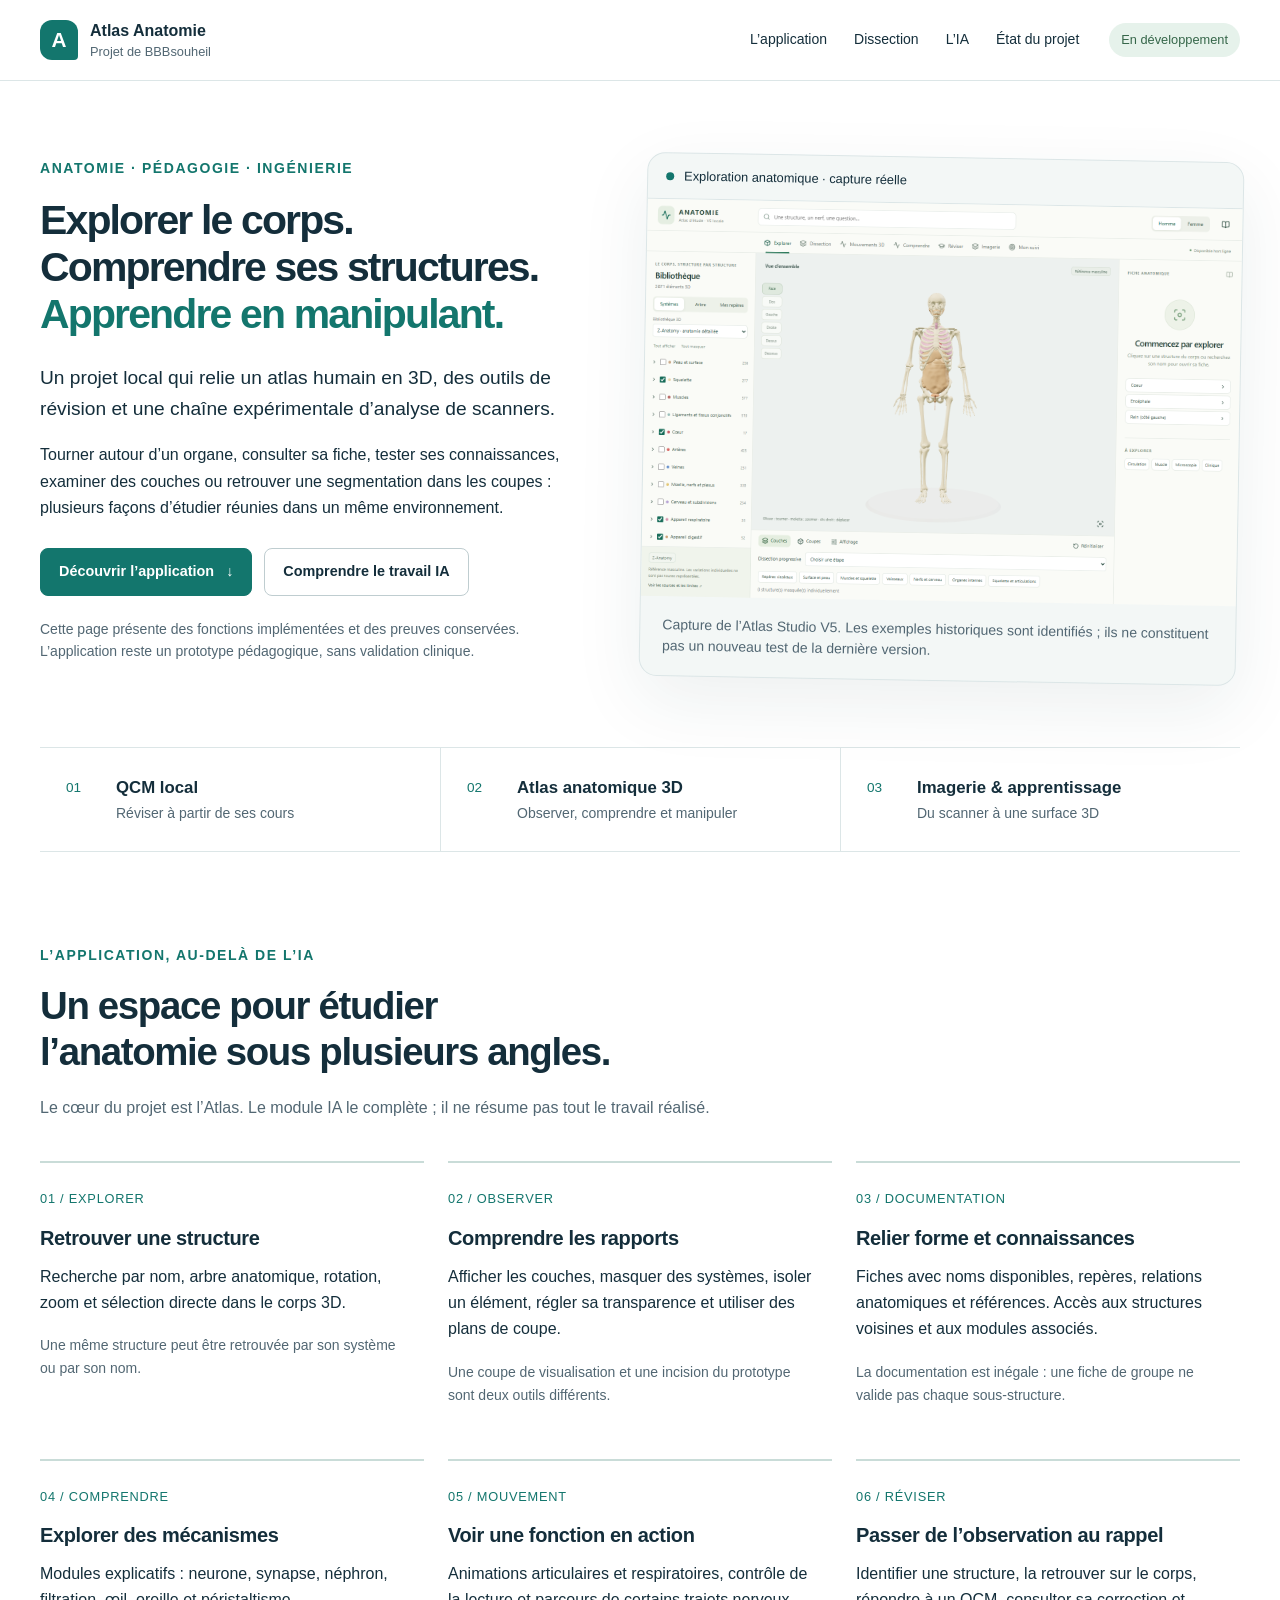
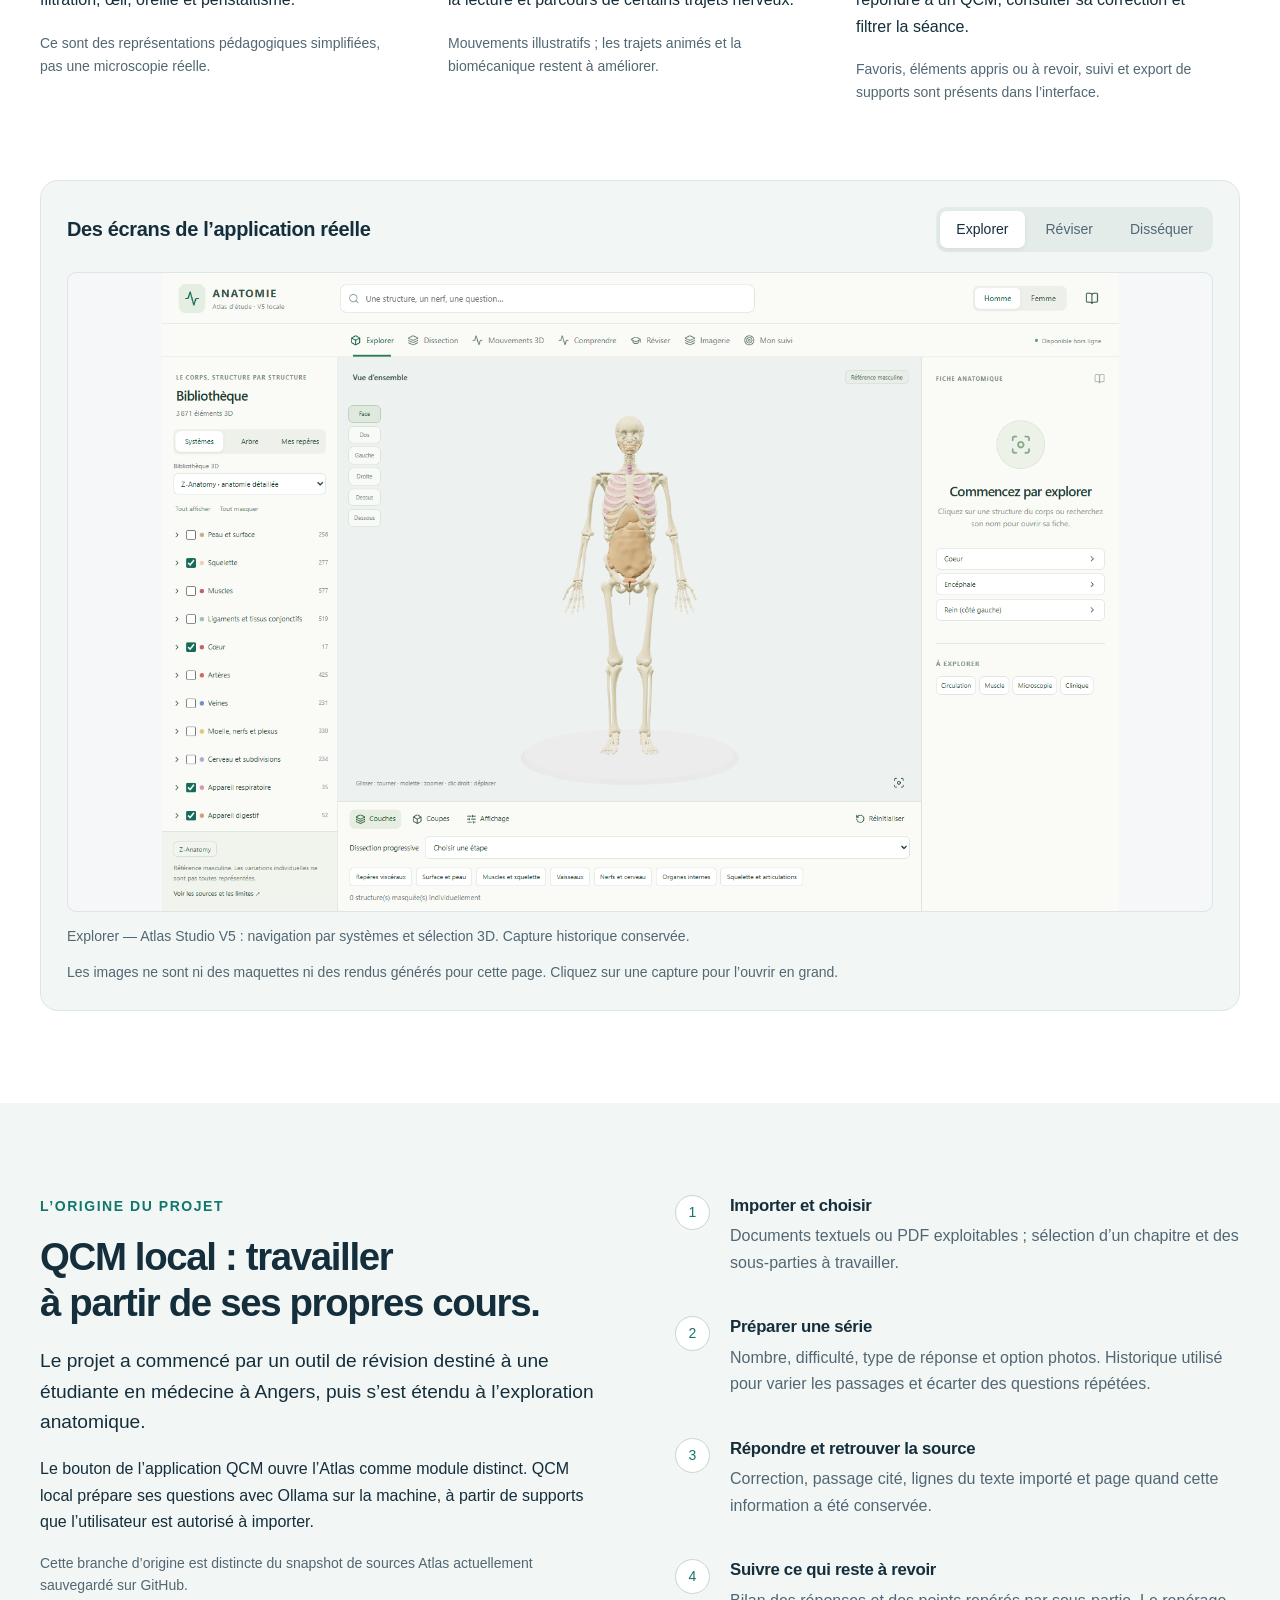
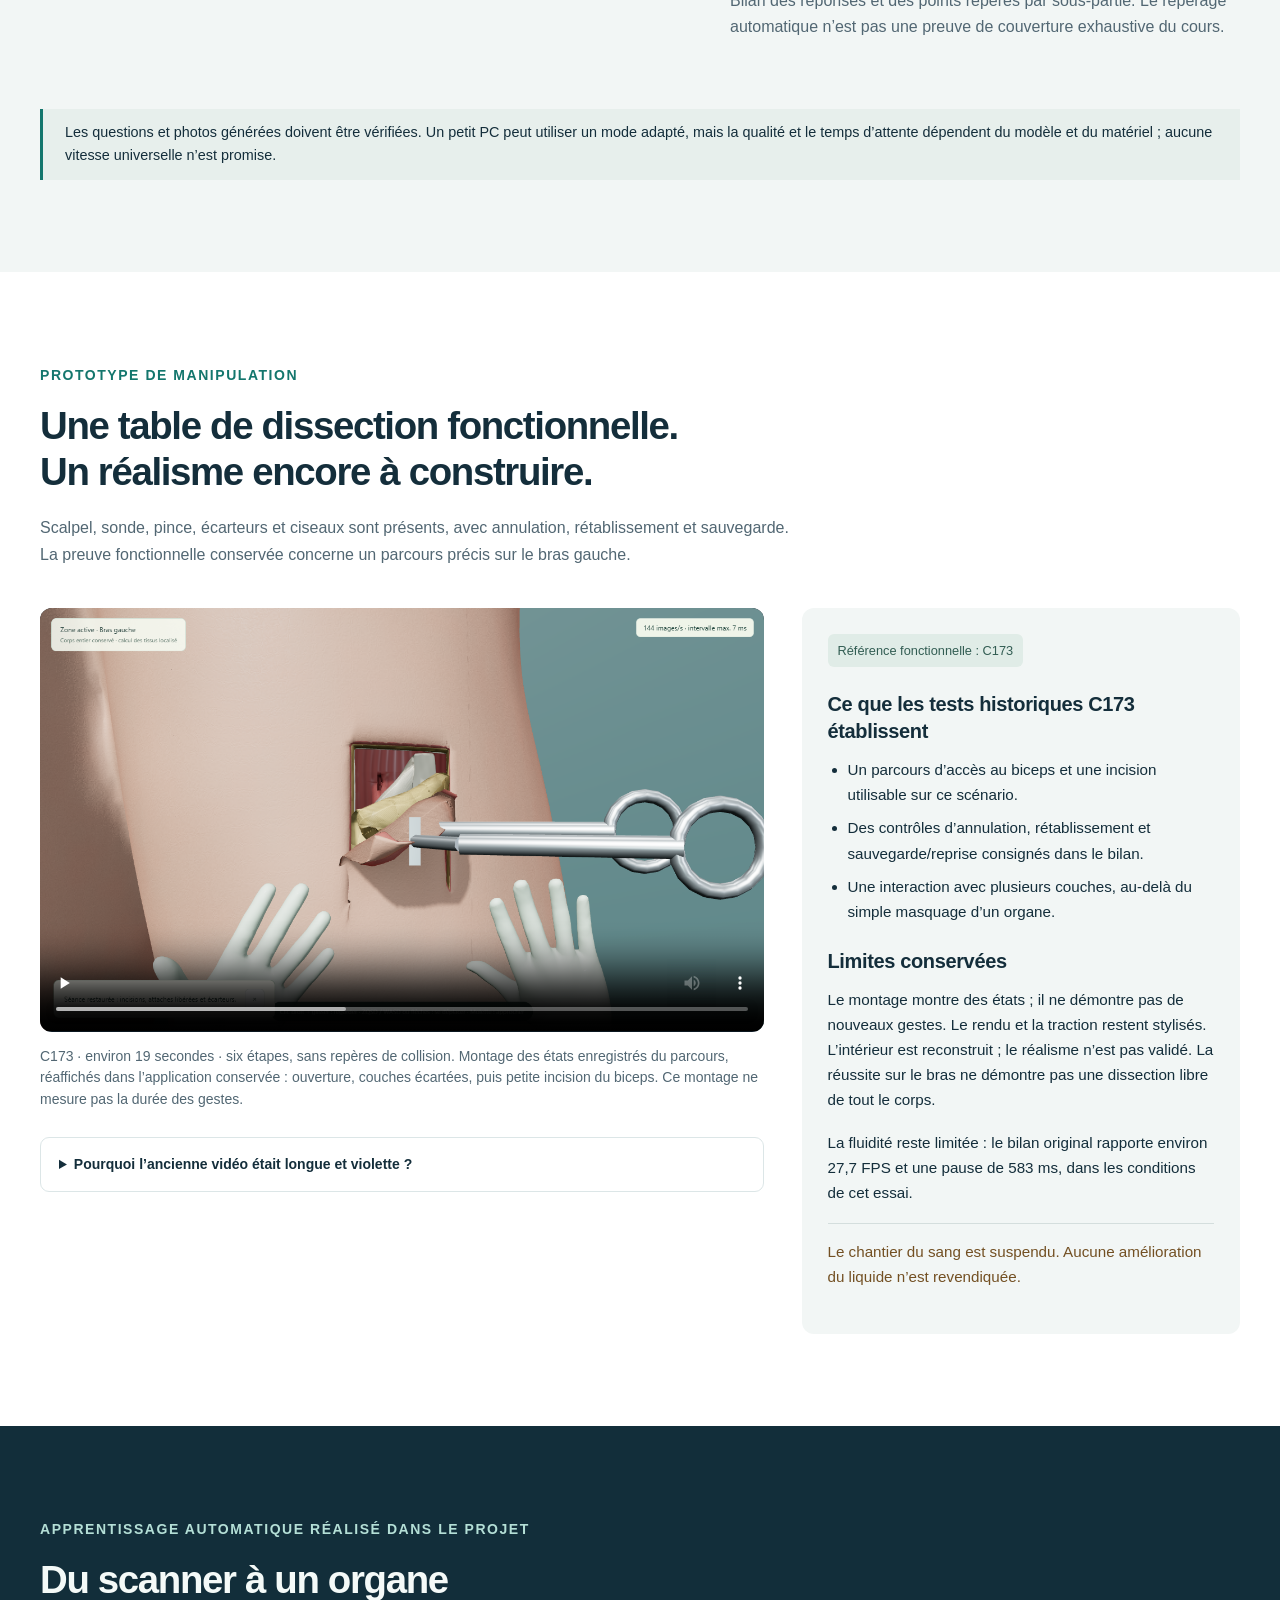
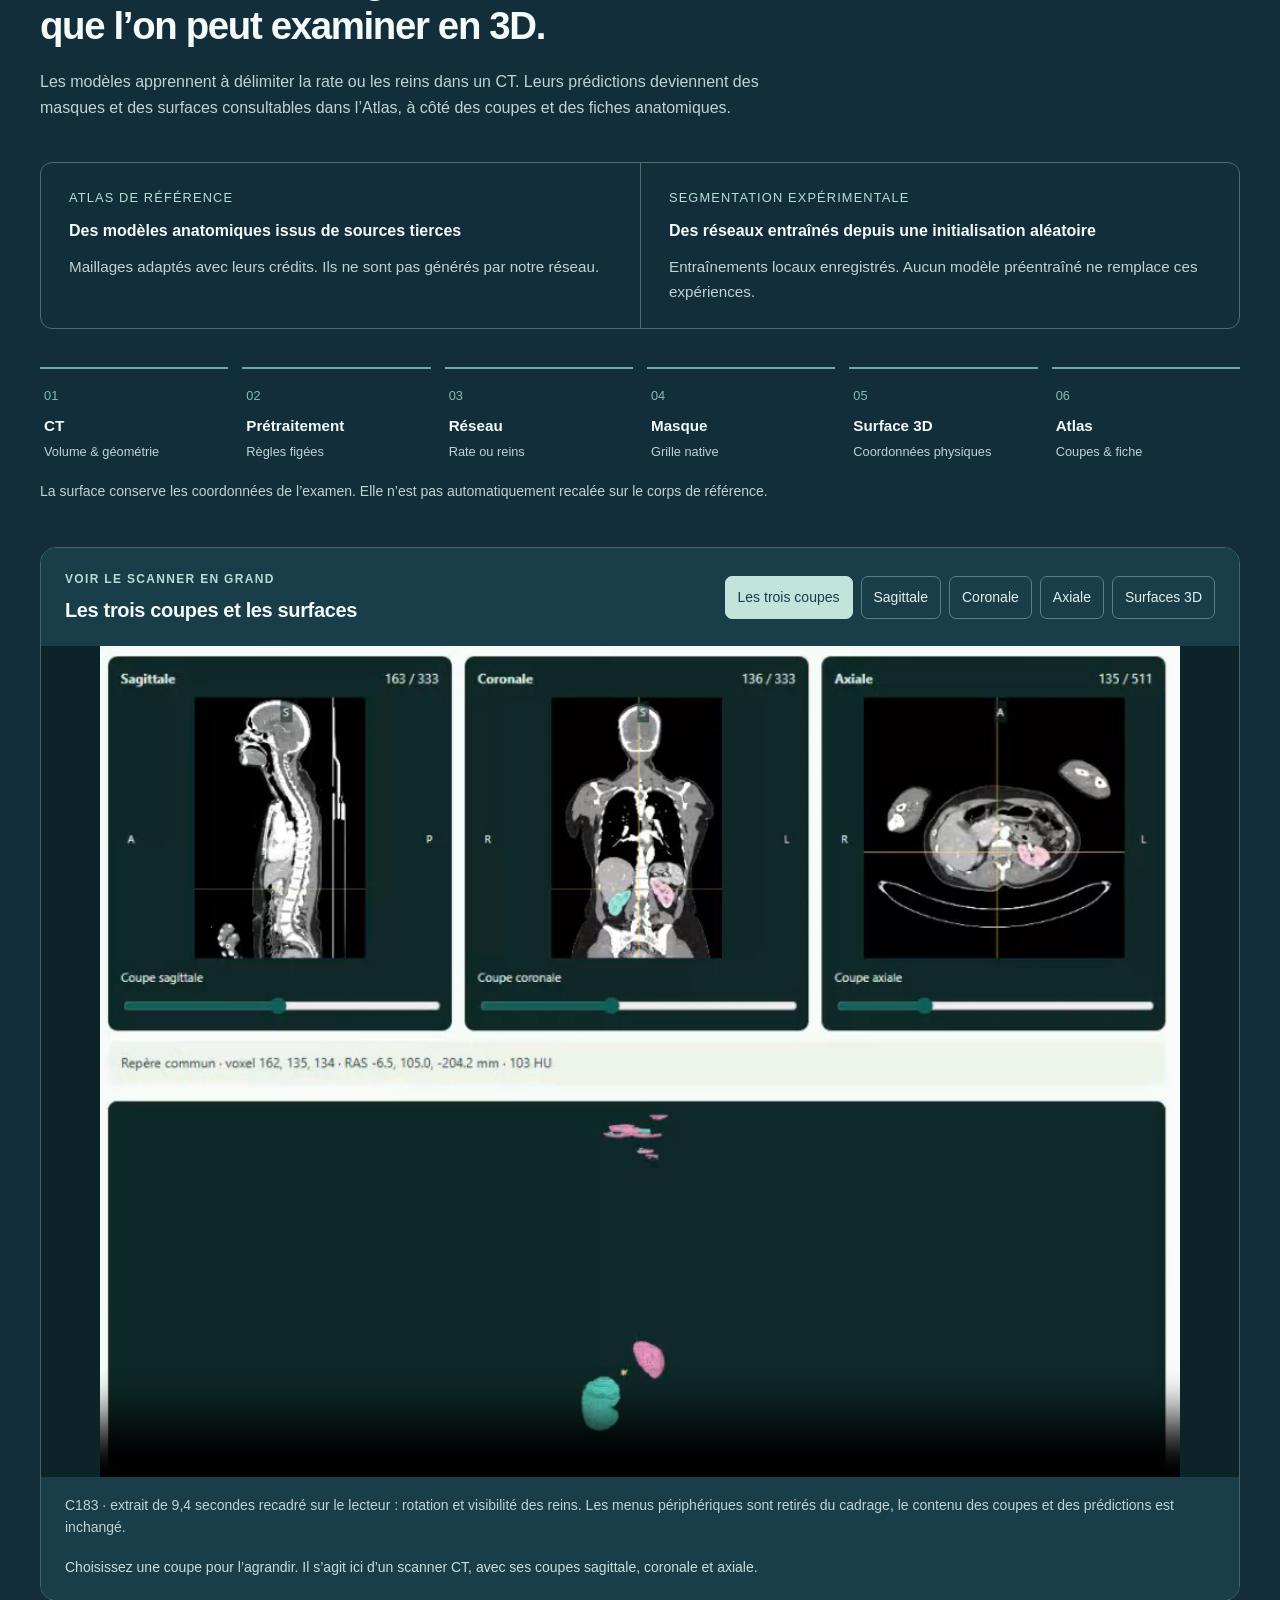
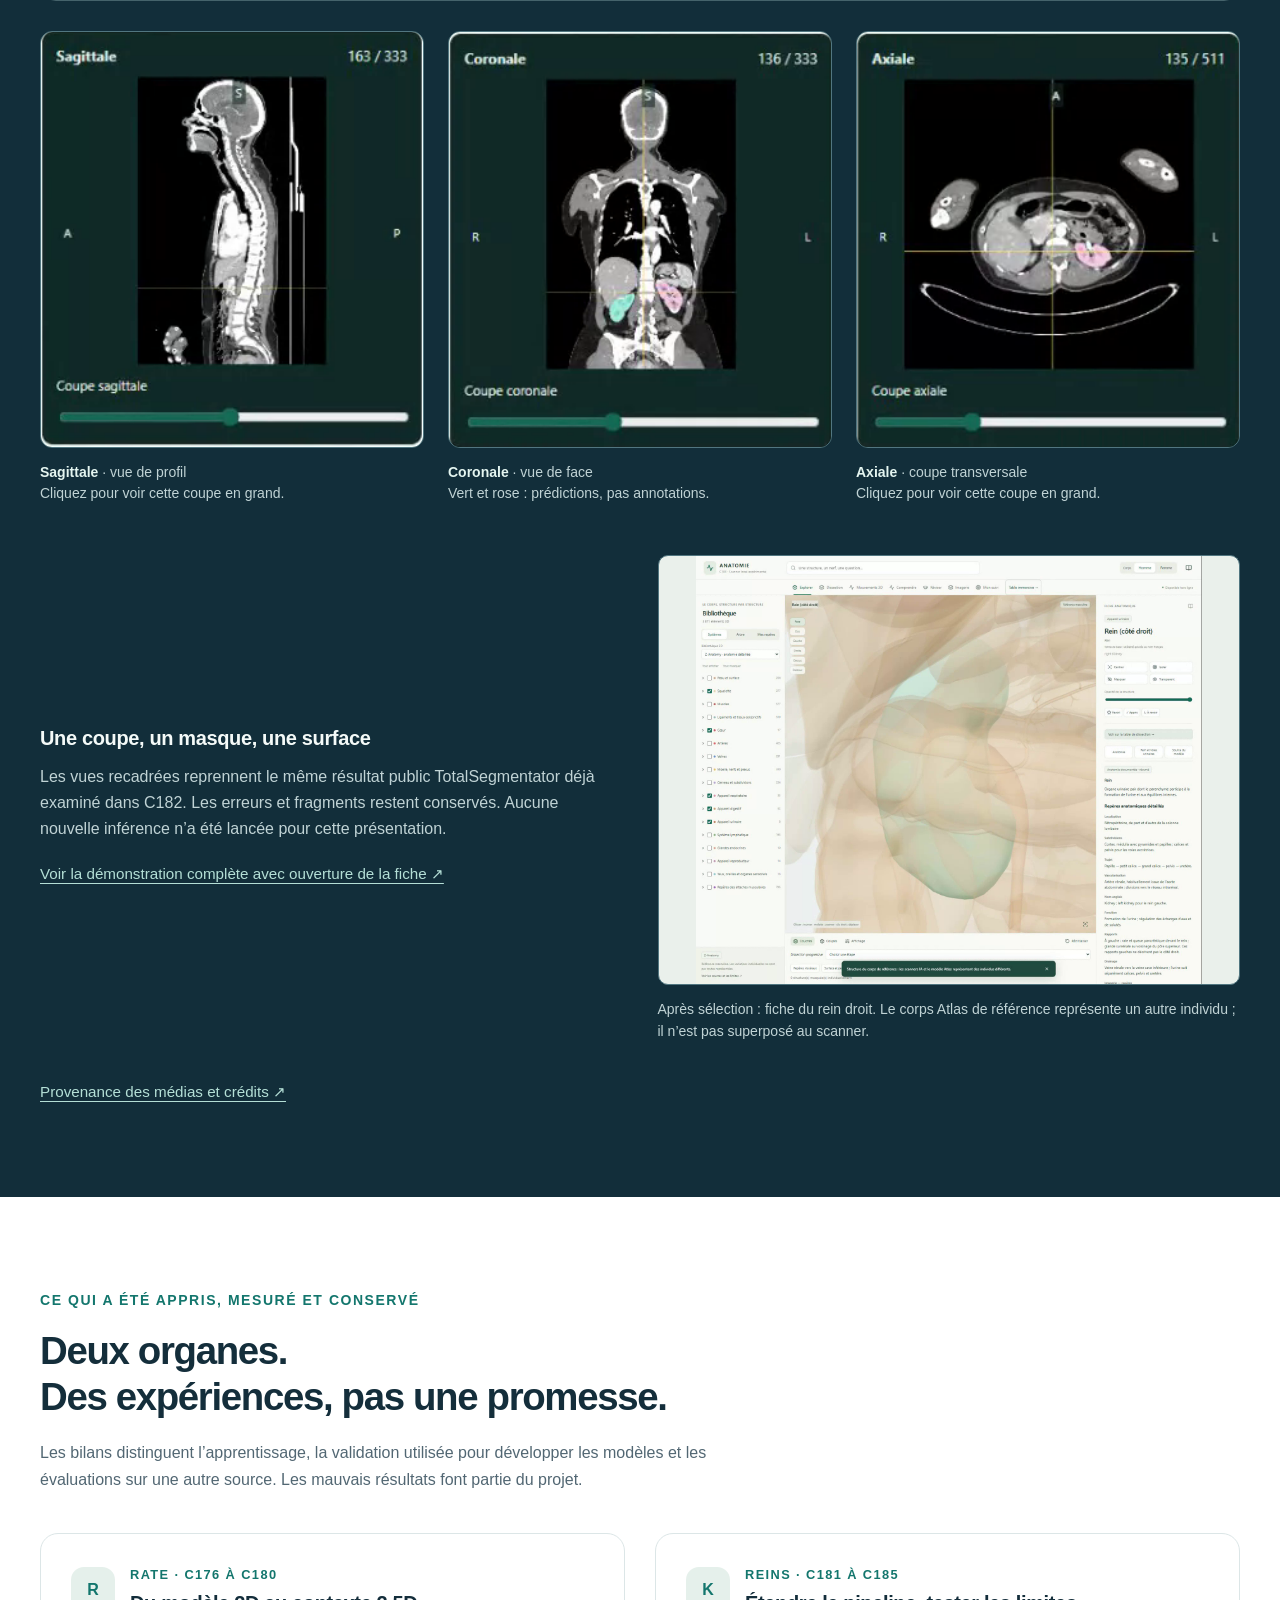
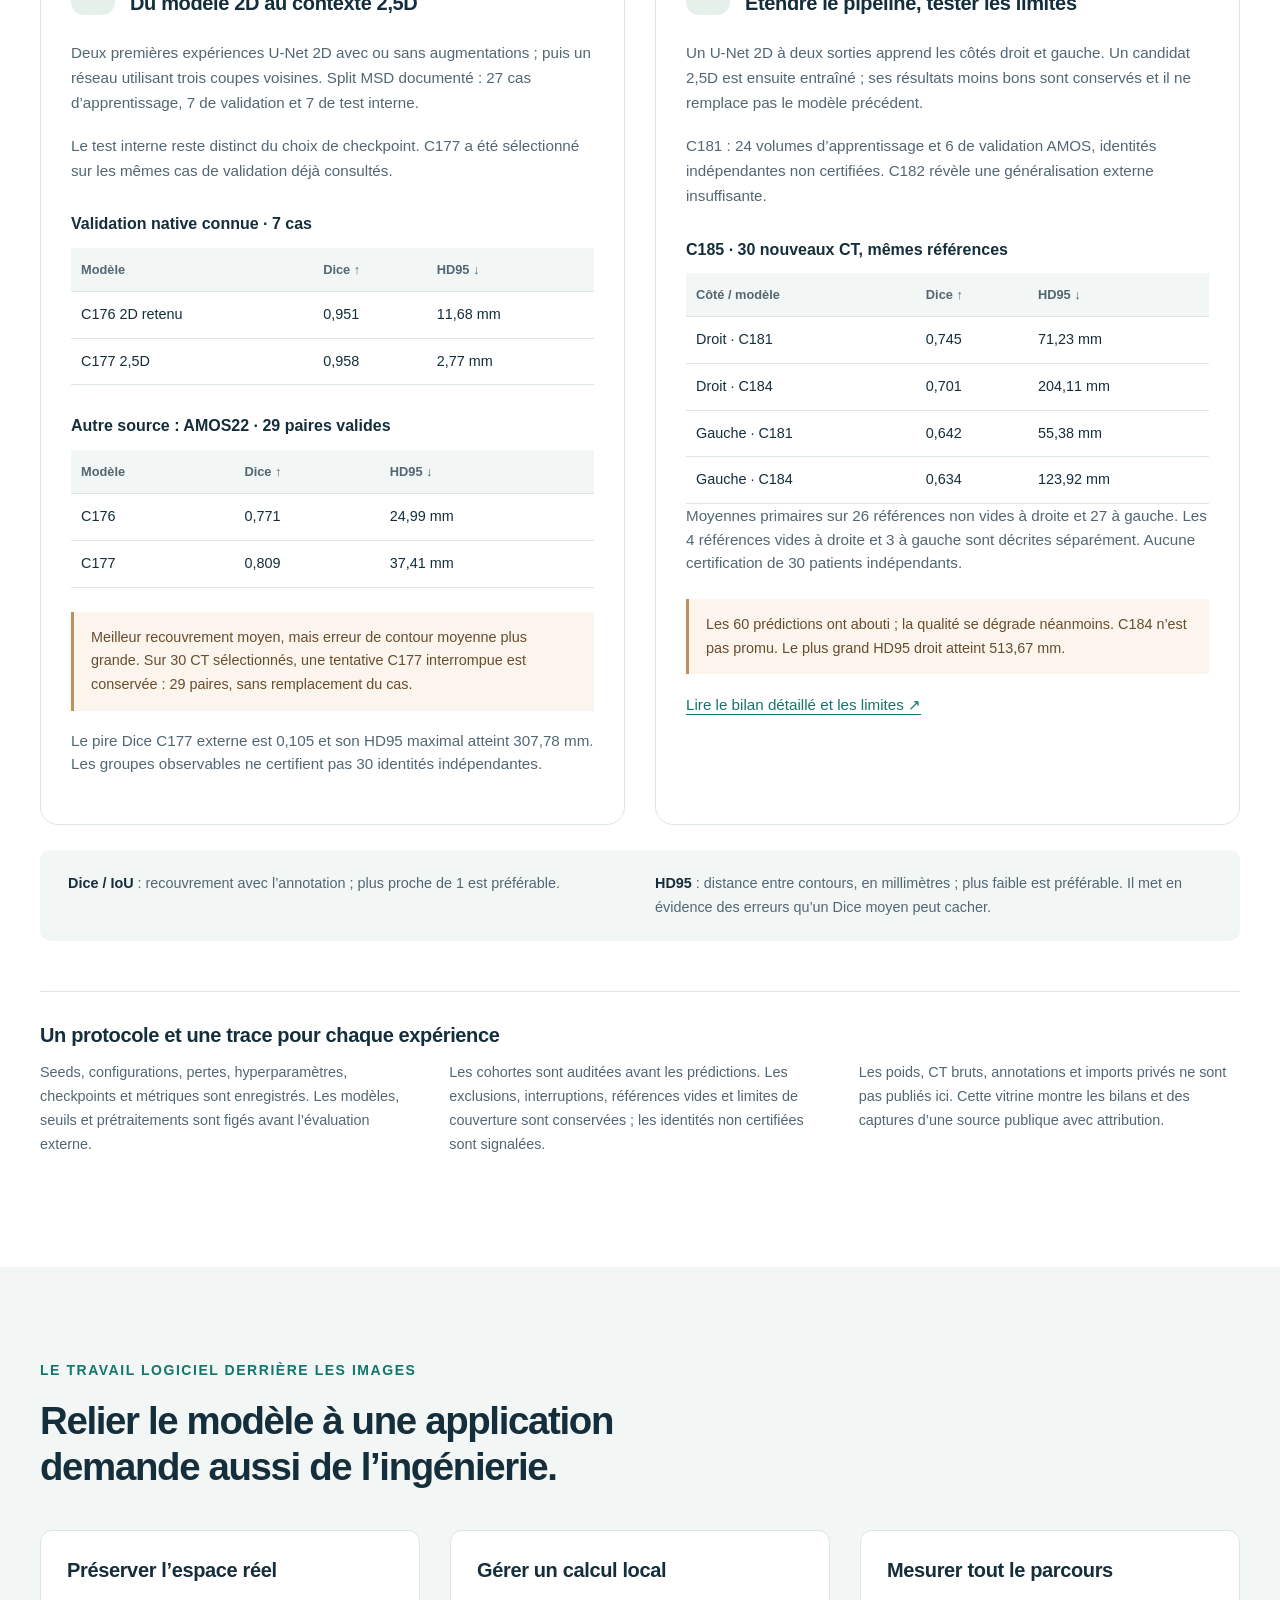
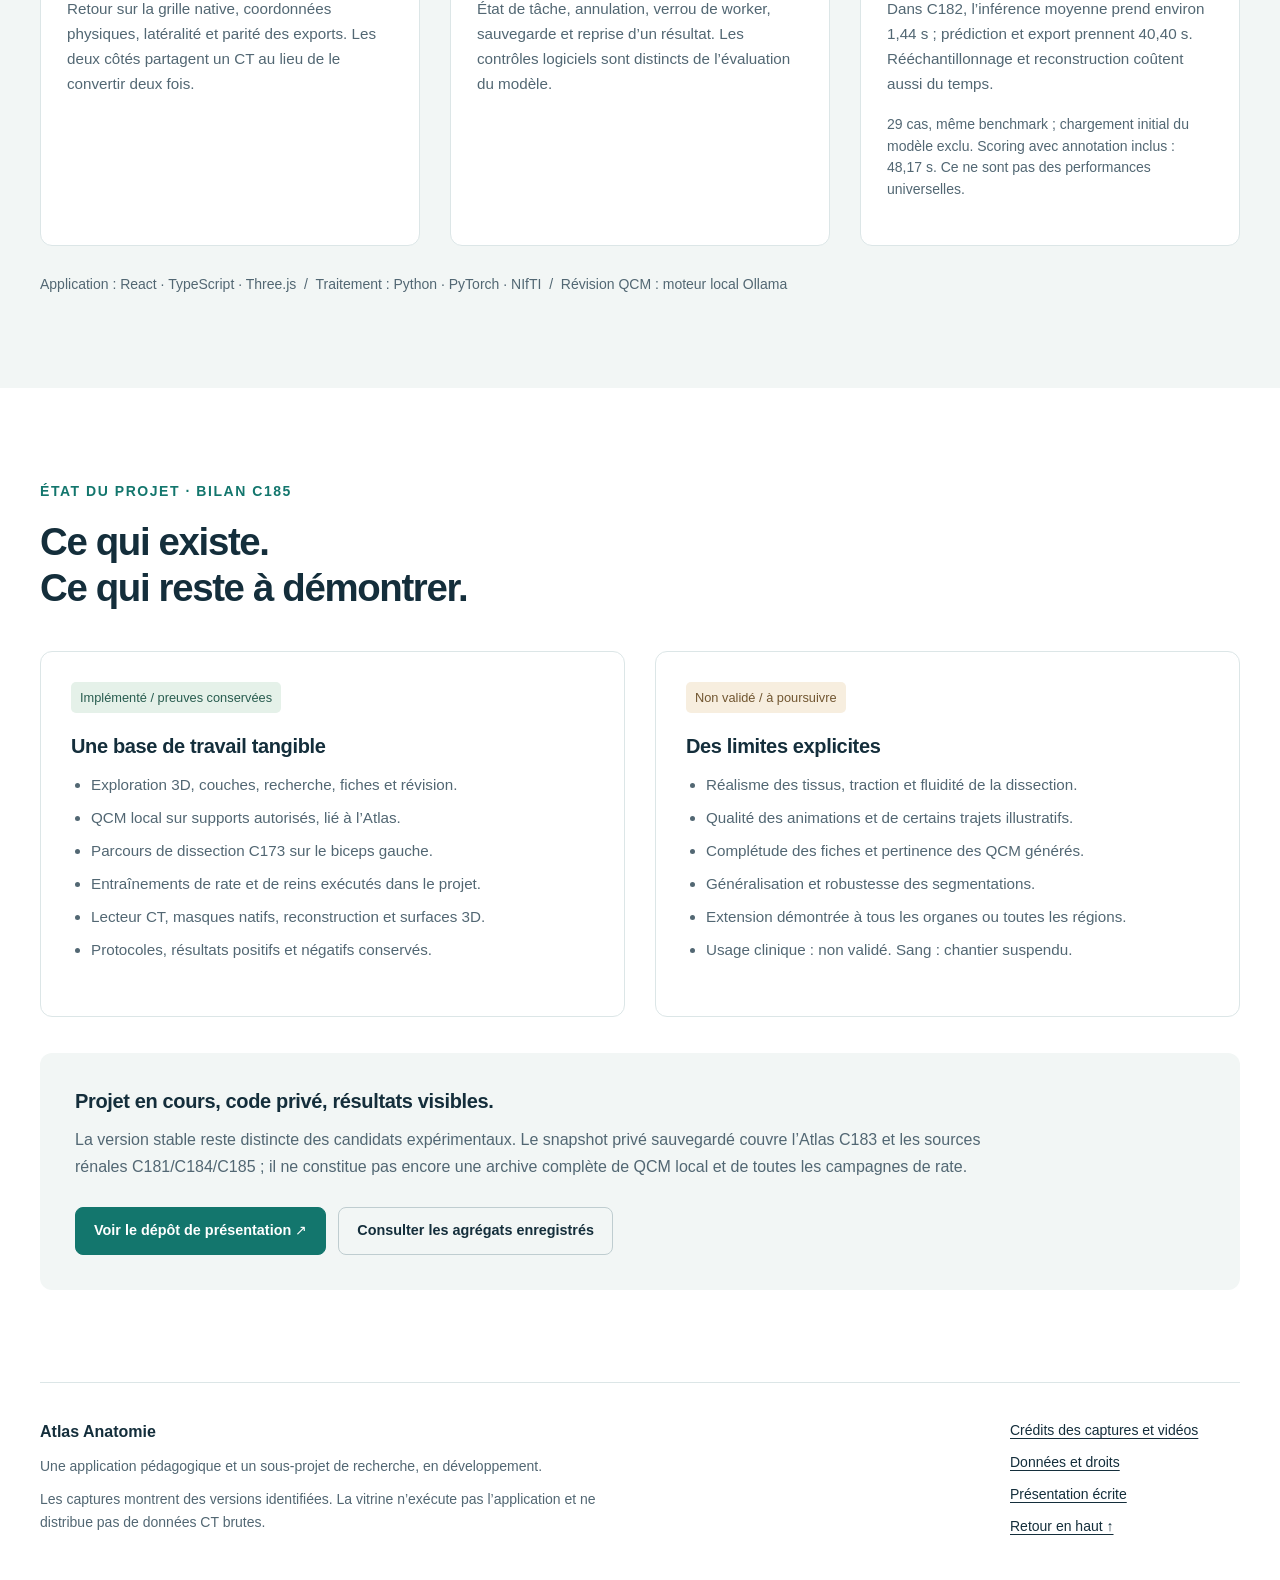
==== commit 2dd05994: "Raccourcir la dissection sans reperes et agrandir les vues CT" ====
--- a/index.html
+++ b/index.html
@@ -67,8 +67,8 @@
 <section id="dissection" class="section wrap">
   <div class="section-heading"><p class="eyebrow">Prototype de manipulation</p><h2>Une table de dissection fonctionnelle.<br>Un réalisme encore à construire.</h2><p>Scalpel, sonde, pince, écarteurs et ciseaux sont présents, avec annulation, rétablissement et sauvegarde. La preuve fonctionnelle conservée concerne un parcours précis sur le bras gauche.</p></div>
   <div class="video-layout">
-    <figure><video controls preload="none" playsinline poster="media/dissection-c173.png" aria-label="Parcours de dissection C173"><source src="media/dissection-c173.webm" type="video/webm"><p><a href="media/dissection-c173.webm">Ouvrir la vidéo de dissection</a></p></video><figcaption>C173 · séquence continue d’environ 3 min 55 : partir des couches recouvrantes, exposer le biceps puis inciser une petite zone. Séquence instrumentée, avec traits de diagnostic visibles, déjà conservée ; aucune nouvelle manipulation.</figcaption></figure>
-    <div class="context-card"><span class="pill">Référence fonctionnelle : C173</span><h3>Ce que la vidéo établit</h3><ul><li>Un parcours d’accès au biceps et une incision utilisable sur ce scénario.</li><li>Des contrôles d’annulation, rétablissement et sauvegarde/reprise consignés dans le bilan.</li><li>Une interaction avec plusieurs couches, au-delà du simple masquage d’un organe.</li></ul><h3>Ce qu’elle n’établit pas</h3><p>Le rendu et la traction restent stylisés. L’intérieur est reconstruit ; le réalisme n’est pas validé. La réussite sur le bras ne démontre pas une dissection libre de tout le corps.</p><p>La fluidité reste limitée : le bilan rapporte environ 27,7 FPS et une pause de 583 ms, dans les conditions de cet essai.</p><p class="suspended">Le chantier du sang est suspendu. Aucune amélioration du liquide n’est revendiquée.</p></div>
+    <figure><video id="dissection-video" controls preload="metadata" playsinline poster="media/dissection-clean-c173.png" aria-label="Étapes de dissection C173 sans repères de collision"><source src="media/dissection-clean-steps.webm" type="video/webm"><p><a href="media/dissection-clean-steps.webm">Ouvrir la présentation courte de la dissection</a></p></video><figcaption>C173 · environ 19 secondes · six étapes, sans repères de collision. Montage des états enregistrés du parcours, réaffichés dans l’application conservée : ouverture, couches écartées, puis petite incision du biceps. Ce montage ne mesure pas la durée des gestes.</figcaption><details class="original-proof"><summary>Pourquoi l’ancienne vidéo était longue et violette ?</summary><p>Elle enregistrait 3 min 55 de test automatisé, avec changements d’outil, pauses et vérifications. Les traits violets étaient les repères de collision et de support activés par « Afficher la physique ». Ils ne représentent pas des fibres anatomiques.</p><a href="media/dissection-c173.webm">Consulter le test complet d’origine, avec diagnostic</a></details></figure>
+    <div class="context-card"><span class="pill">Référence fonctionnelle : C173</span><h3>Ce que les tests historiques C173 établissent</h3><ul><li>Un parcours d’accès au biceps et une incision utilisable sur ce scénario.</li><li>Des contrôles d’annulation, rétablissement et sauvegarde/reprise consignés dans le bilan.</li><li>Une interaction avec plusieurs couches, au-delà du simple masquage d’un organe.</li></ul><h3>Limites conservées</h3><p>Le montage montre des états ; il ne démontre pas de nouveaux gestes. Le rendu et la traction restent stylisés. L’intérieur est reconstruit ; le réalisme n’est pas validé. La réussite sur le bras ne démontre pas une dissection libre de tout le corps.</p><p>La fluidité reste limitée : le bilan original rapporte environ 27,7 FPS et une pause de 583 ms, dans les conditions de cet essai.</p><p class="suspended">Le chantier du sang est suspendu. Aucune amélioration du liquide n’est revendiquée.</p></div>
   </div>
 </section>
 
@@ -78,10 +78,14 @@
     <div class="distinction"><div><span>Atlas de référence</span><strong>Des modèles anatomiques issus de sources tierces</strong><p>Maillages adaptés avec leurs crédits. Ils ne sont pas générés par notre réseau.</p></div><div><span>Segmentation expérimentale</span><strong>Des réseaux entraînés depuis une initialisation aléatoire</strong><p>Entraînements locaux enregistrés. Aucun modèle préentraîné ne remplace ces expériences.</p></div></div>
     <div class="pipeline" aria-label="Étapes du traitement"><ol><li><strong>CT</strong><span>Volume & géométrie</span></li><li><strong>Prétraitement</strong><span>Règles figées</span></li><li><strong>Réseau</strong><span>Rate ou reins</span></li><li><strong>Masque</strong><span>Grille native</span></li><li><strong>Surface 3D</strong><span>Coordonnées physiques</span></li><li><strong>Atlas</strong><span>Coupes & fiche</span></li></ol></div>
     <p class="caption">La surface conserve les coordonnées de l’examen. Elle n’est pas automatiquement recalée sur le corps de référence.</p>
-    <div class="video-layout imaging-demo">
-      <figure><video controls preload="none" playsinline poster="media/scanner-c183.png" aria-label="Lecteur de scanner et surfaces rénales C183"><source src="media/scanner-c183.webm" type="video/webm"><p><a href="media/scanner-c183.webm">Ouvrir la démonstration du lecteur CT</a></p></video><figcaption>C183 · démonstration d’environ 12 secondes : coupes CT et surfaces rénales enregistrées, rotation et consultation. Cas de la source publique TotalSegmentator, déjà examiné dans C182. Ce n’est pas un nouveau test externe.</figcaption></figure>
-      <div><span class="pill">Intégration réelle · prototype de recherche</span><h3>Ce que l’on peut consulter</h3><ul><li>Trois plans de coupe avec réglages de fenêtre.</li><li>Les deux reins affichés séparément.</li><li>Des surfaces, des fiches liées et un export NIfTI natif.</li><li>Un résultat sauvegardé rouvert sans relancer le réseau.</li></ul><p>Les fragments et erreurs de segmentation ne sont pas masqués dans la preuve. Une surface 3D plausible ne suffit pas à déclarer une prédiction correcte.</p><a class="text-link" href="MEDIA_ATTRIBUTIONS.md">Provenance des médias et crédits ↗</a></div>
+    <div class="scan-workbench imaging-demo">
+      <div class="scan-toolbar"><div><span class="eyebrow">Voir le scanner en grand</span><h3 id="scan-title">Les trois coupes et les surfaces</h3></div><div class="scan-tabs" role="group" aria-label="Choisir le cadrage de la vidéo du scanner"><button data-scan="overview" aria-pressed="true">Les trois coupes</button><button data-scan="sagittal" aria-pressed="false">Sagittale</button><button data-scan="coronal" aria-pressed="false">Coronale</button><button data-scan="axial" aria-pressed="false">Axiale</button><button data-scan="surface" aria-pressed="false">Surfaces 3D</button></div></div>
+      <figure><div id="scan-stage" class="scan-stage" data-view="overview"><video id="scan-video" controls preload="metadata" playsinline aria-label="Scanner CT C183, cadrage agrandi"><source id="scan-source" src="media/scanner-overview-zoom.webm" type="video/webm"><p><a href="media/scanner-overview-zoom.webm">Ouvrir la vidéo agrandie</a></p></video></div><figcaption id="scan-caption">C183 · extrait de 9,4 secondes recadré sur le lecteur : rotation et visibilité des reins. Les menus périphériques sont retirés du cadrage, le contenu des coupes et des prédictions est inchangé.</figcaption></figure>
+      <p class="scan-hint">Choisissez une coupe pour l’agrandir. Il s’agit ici d’un scanner CT, avec ses coupes sagittale, coronale et axiale.</p>
     </div>
+    <div class="slice-grid" aria-label="Captures des coupes du scanner"><figure><button class="slice-preview sagittal" data-enlarge="sagittal" aria-label="Agrandir la coupe sagittale"><img src="media/scanner-initial-c183.png" alt="Coupe sagittale du scanner public utilisé dans C183."></button><figcaption><strong>Sagittale</strong> · vue de profil<br>Cliquez pour voir cette coupe en grand.</figcaption></figure><figure><button class="slice-preview coronal" data-enlarge="coronal" aria-label="Agrandir la coupe coronale"><img src="media/scanner-initial-c183.png" alt="Coupe coronale, avec les prédictions rénales colorées."></button><figcaption><strong>Coronale</strong> · vue de face<br>Vert et rose : prédictions, pas annotations.</figcaption></figure><figure><button class="slice-preview axial" data-enlarge="axial" aria-label="Agrandir la coupe axiale"><img src="media/scanner-initial-c183.png" alt="Coupe axiale du scanner avec les prédictions rénales."></button><figcaption><strong>Axiale</strong> · coupe transversale<br>Cliquez pour voir cette coupe en grand.</figcaption></figure></div>
+    <div class="imaging-notes"><div><h3>Une coupe, un masque, une surface</h3><p>Les vues recadrées reprennent le même résultat public TotalSegmentator déjà examiné dans C182. Les erreurs et fragments restent conservés. Aucune nouvelle inférence n’a été lancée pour cette présentation.</p><a class="text-link" href="media/scanner-c183.webm">Voir la démonstration complète avec ouverture de la fiche ↗</a></div><figure><a href="media/scanner-fiche-c183.png"><img src="media/scanner-fiche-c183.png" alt="Fiche du rein droit et structure de référence de l’Atlas, ouvertes depuis le lecteur C183."></a><figcaption>Après sélection : fiche du rein droit. Le corps Atlas de référence représente un autre individu ; il n’est pas superposé au scanner.</figcaption></figure></div>
+    <a class="text-link" href="MEDIA_ATTRIBUTIONS.md">Provenance des médias et crédits ↗</a>
   </div>
 </section>
 
--- a/styles.css
+++ b/styles.css
@@ -11,3 +11,5 @@
 @media(max-width:800px){.topbar{flex-wrap:wrap;padding:12px 20px;gap:12px}.brand{font-size:.95rem}.brand small{font-size:.75rem}.brand-mark{width:31px;height:33px}.topbar nav{order:3;width:100%;justify-content:space-between;gap:8px}.status{margin-left:auto;font-size:.75rem}.topbar nav a{font-size:.8rem}.wrap{width:calc(100% - 40px)}.section{padding-block:60px}.hero{grid-template-columns:1fr;padding-top:46px;padding-bottom:45px;gap:30px}.hero h1{font-size:clamp(2rem,6.5vw,2.85rem)}.hero-visual{transform:none}.hero .caption{max-width:100%}.project-map a{padding:18px 12px;display:block}.project-map span{display:block}.project-map strong{display:block;font-size:.9rem;margin-block:6px}.project-map small{font-size:.8rem;line-height:1.4;display:block}.feature-grid{grid-template-columns:1fr 1fr;gap:20px}.gallery{padding:18px}.gallery-head{align-items:flex-start;flex-direction:column}.tabs{width:100%}.tabs button{flex:1;padding-inline:8px}.two-columns,.video-layout,.research-grid,.state-grid{grid-template-columns:1fr;gap:28px}.distinction{grid-template-columns:1fr}.distinction>div+div{border-left:0;border-top:1px solid #526b73}.pipeline ol{grid-template-columns:repeat(3,1fr);gap:20px}.metric-guide{grid-template-columns:1fr;gap:18px}.methods>div,.engineering-grid{grid-template-columns:1fr;gap:16px}.footer{flex-direction:column;gap:20px}.closing{padding:25px}.research-card{padding:22px}.lead{font-size:1.1rem}}
 @media(max-width:480px){.feature-grid{grid-template-columns:1fr;gap:8px}.feature-grid article{padding:20px 0 8px}.actions .button{width:100%}.project-map{grid-template-columns:1fr}.project-map a{display:grid;grid-template-columns:30px 1fr;padding:14px 10px;gap:0 9px}.project-map a+a{border-left:0;border-top:1px solid var(--line)}.project-map span{grid-row:span 2;padding-top:5px}.project-map strong{margin:0;font-size:1rem}.project-map small{margin-top:4px}.gallery-head h3{font-size:1.1rem}.pipeline span{font-size:.75rem}.pipeline strong{font-size:.875rem}.gallery{padding:12px}.context-card{padding:22px}h2{font-size:1.85rem}}
 @media(prefers-reduced-motion:reduce){html{scroll-behavior:auto}}
+.original-proof{margin-top:12px;padding:15px 18px;border:1px solid var(--line);border-radius:9px;font-size:.875rem;color:var(--muted)}.original-proof summary{cursor:pointer;color:var(--ink);font-weight:600}.original-proof p{margin:14px 0 10px}.scan-workbench{border:1px solid #45636b;border-radius:16px;overflow:hidden;scroll-margin-top:110px}.scan-toolbar{padding:22px 24px;background:#193d49;display:flex;flex-wrap:wrap;align-items:center;justify-content:space-between;gap:18px}.scan-toolbar .eyebrow{font-size:.75rem;display:block;margin-bottom:7px}.scan-toolbar h3{margin:0}.scan-tabs{display:flex;flex-wrap:wrap;gap:8px}.scan-tabs button{padding:9px 12px;border:1px solid #5e7f88;border-radius:7px;background:transparent;color:#e3efed;cursor:pointer;font-size:.875rem}.scan-tabs button[aria-pressed=true]{background:#c3e4db;color:#173e4c;border-color:#c3e4db}.scan-stage{display:flex;justify-content:center;align-items:center;background:#0c2429;min-height:300px}.scan-stage video{width:100%;max-width:1080px;height:auto;max-height:none;border-radius:0}.scan-stage[data-view=sagittal] video,.scan-stage[data-view=coronal] video,.scan-stage[data-view=axial] video{width:min(100%,450px)}.scan-workbench figcaption{padding:18px 24px;margin:0;background:#193d49}.scan-hint{padding:0 24px 20px;margin:0;font-size:.875rem;background:#193d49;color:#c8dedd}.slice-grid{display:grid;grid-template-columns:repeat(3,1fr);gap:24px;margin-top:30px}.slice-preview{position:relative;display:block;border:1px solid #517680;border-radius:12px;overflow:hidden;background:#12302c;padding:0;width:100%;aspect-ratio:300/326;cursor:zoom-in}.slice-preview img{position:absolute;max-width:none;width:533.333%;height:auto;top:-82.515%;left:-104.667%}.slice-preview.coronal img{width:536.913%;left:-209.06%}.slice-preview.axial img{width:536.913%;left:-313.087%}.slice-preview:hover{border-color:#b4dfd6}.slice-grid figcaption strong{color:#e4f5f0}.imaging-notes{display:grid;grid-template-columns:1fr 1fr;gap:35px;align-items:center;margin-top:36px;margin-bottom:22px}.imaging-notes p{color:#c0d3d5}.imaging-notes img{border-radius:10px;border:1px solid #517680;max-height:430px;object-fit:contain;background:#eaf0eb}.imaging-notes figcaption{margin-bottom:0}
+@media(max-width:800px){.scan-toolbar{padding:18px}.scan-tabs{gap:6px}.scan-tabs button{font-size:.8rem;padding:8px 10px}.scan-workbench figcaption{padding:16px 18px}.scan-hint{padding-inline:18px}.slice-grid{grid-template-columns:1fr;gap:14px}.slice-grid figure{display:grid;grid-template-columns:140px 1fr;align-items:center;gap:15px}.slice-grid figcaption{padding:0}.imaging-notes{grid-template-columns:1fr;gap:20px}.scan-stage{min-height:230px}}
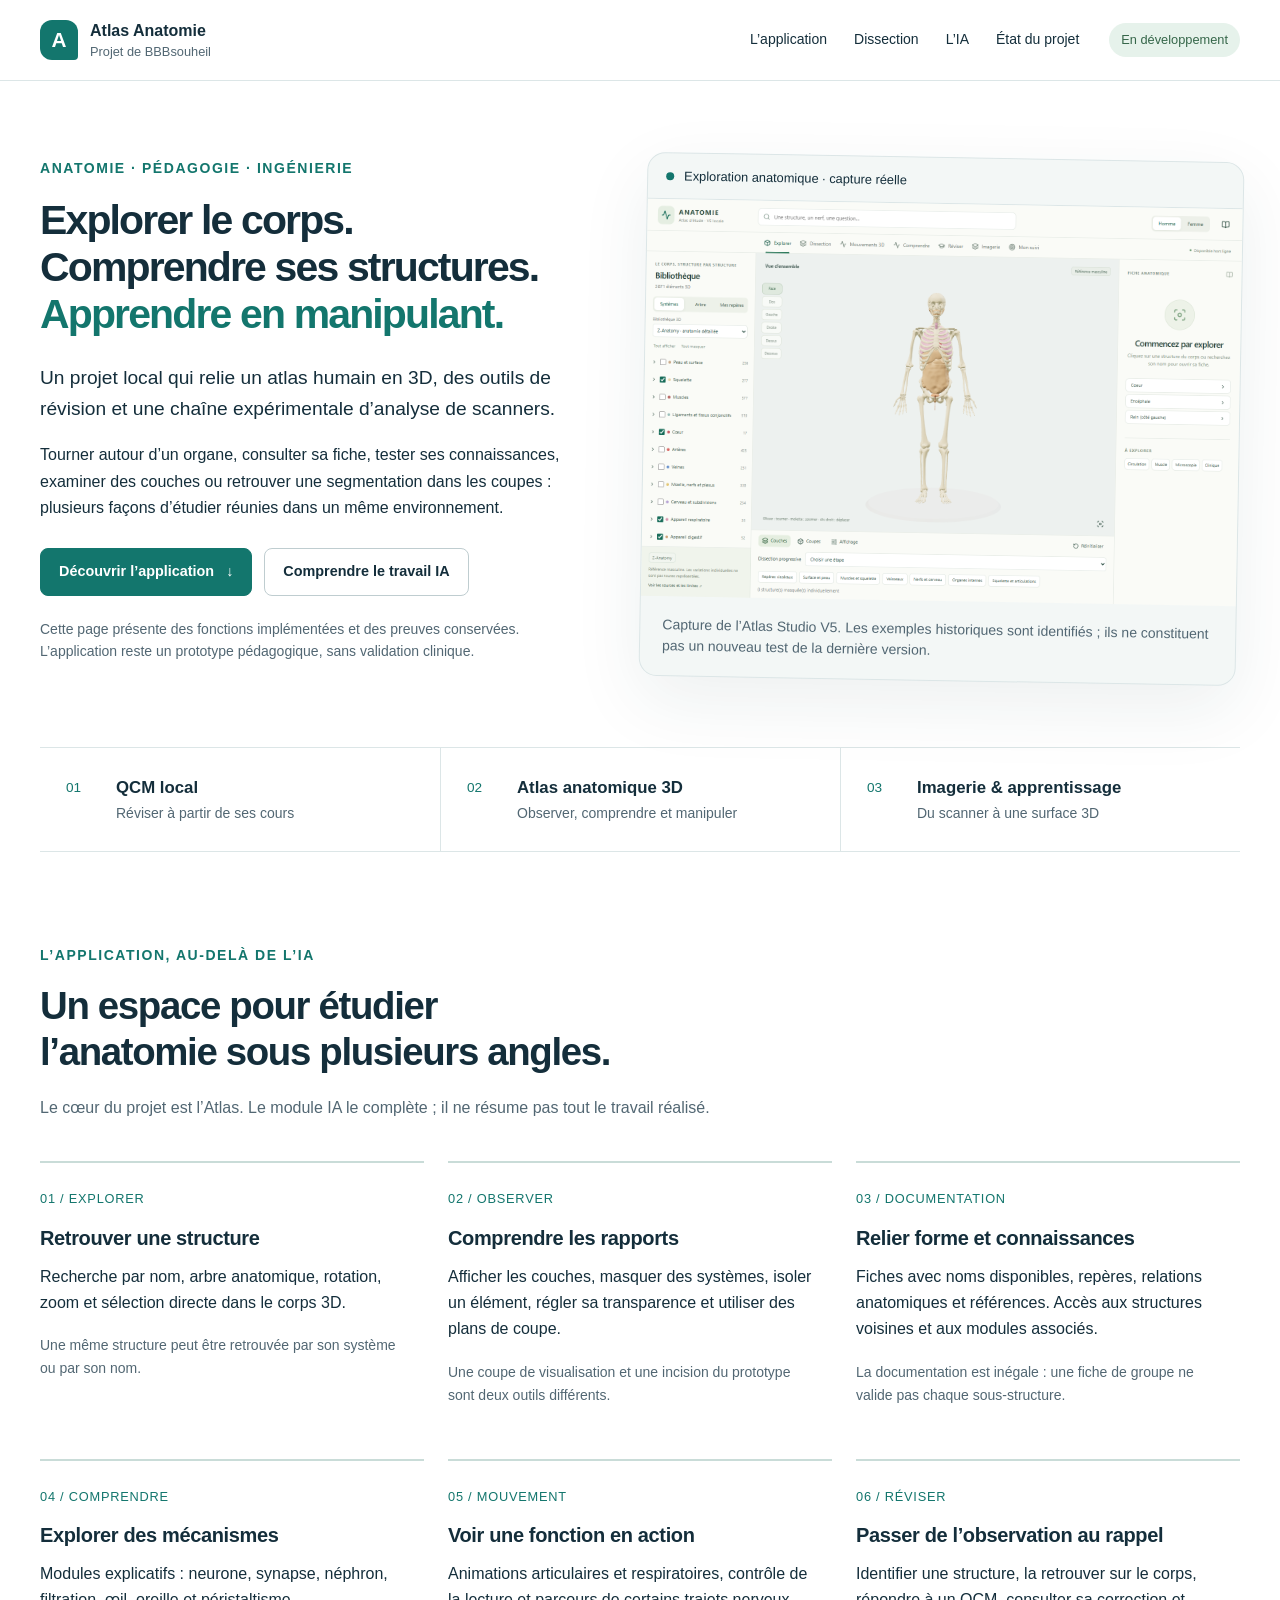
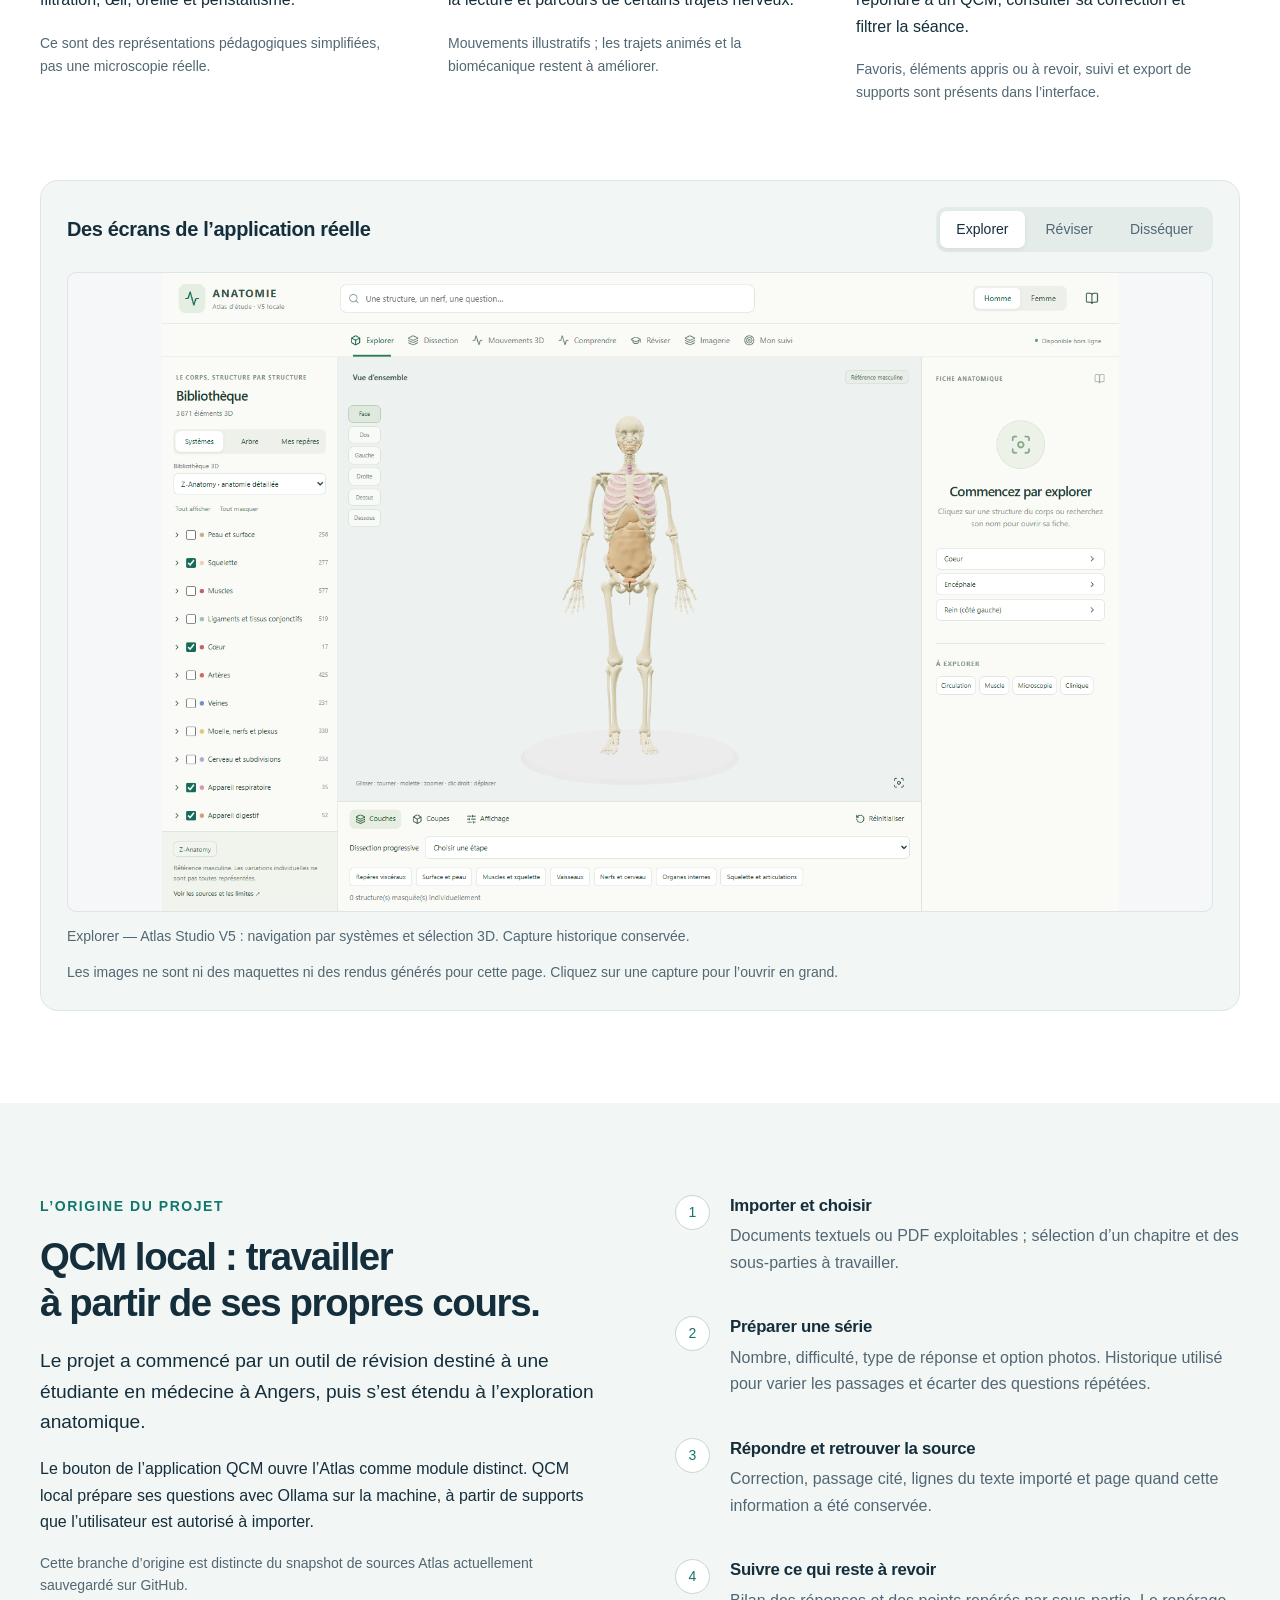
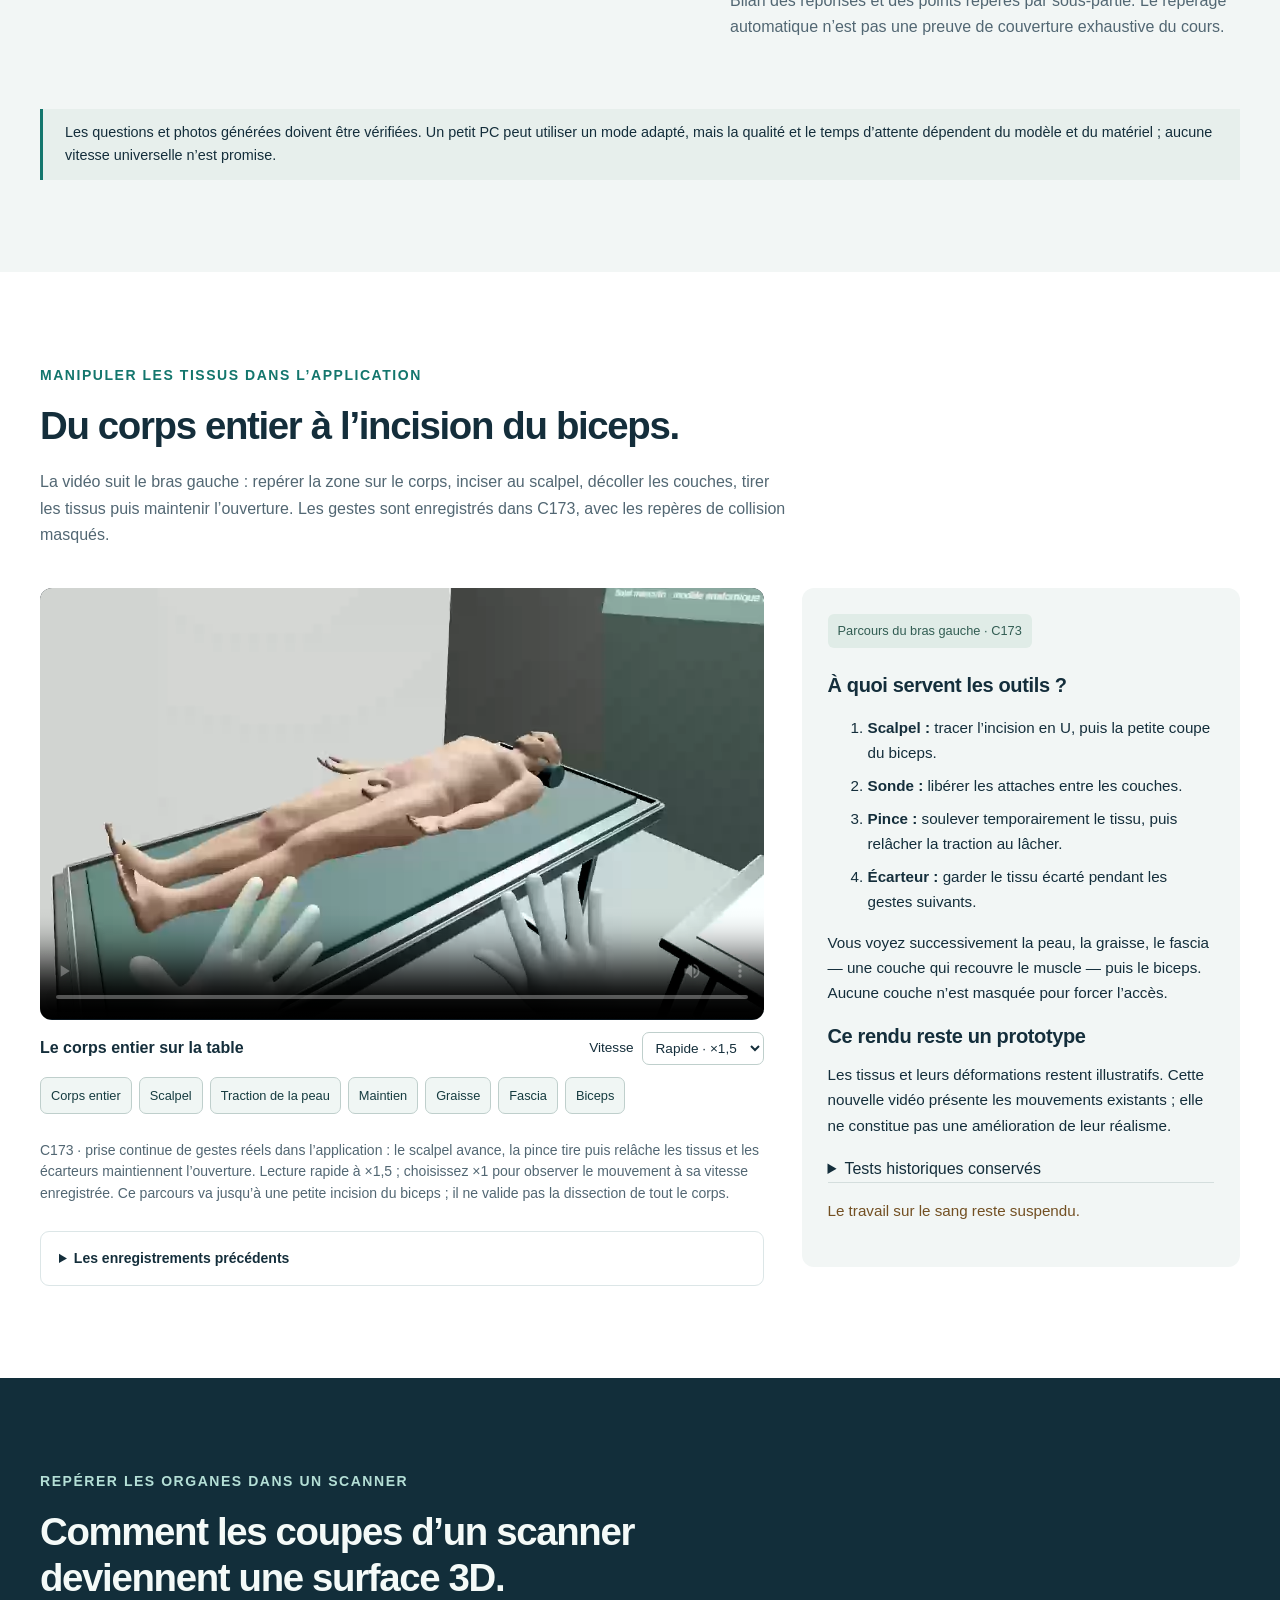
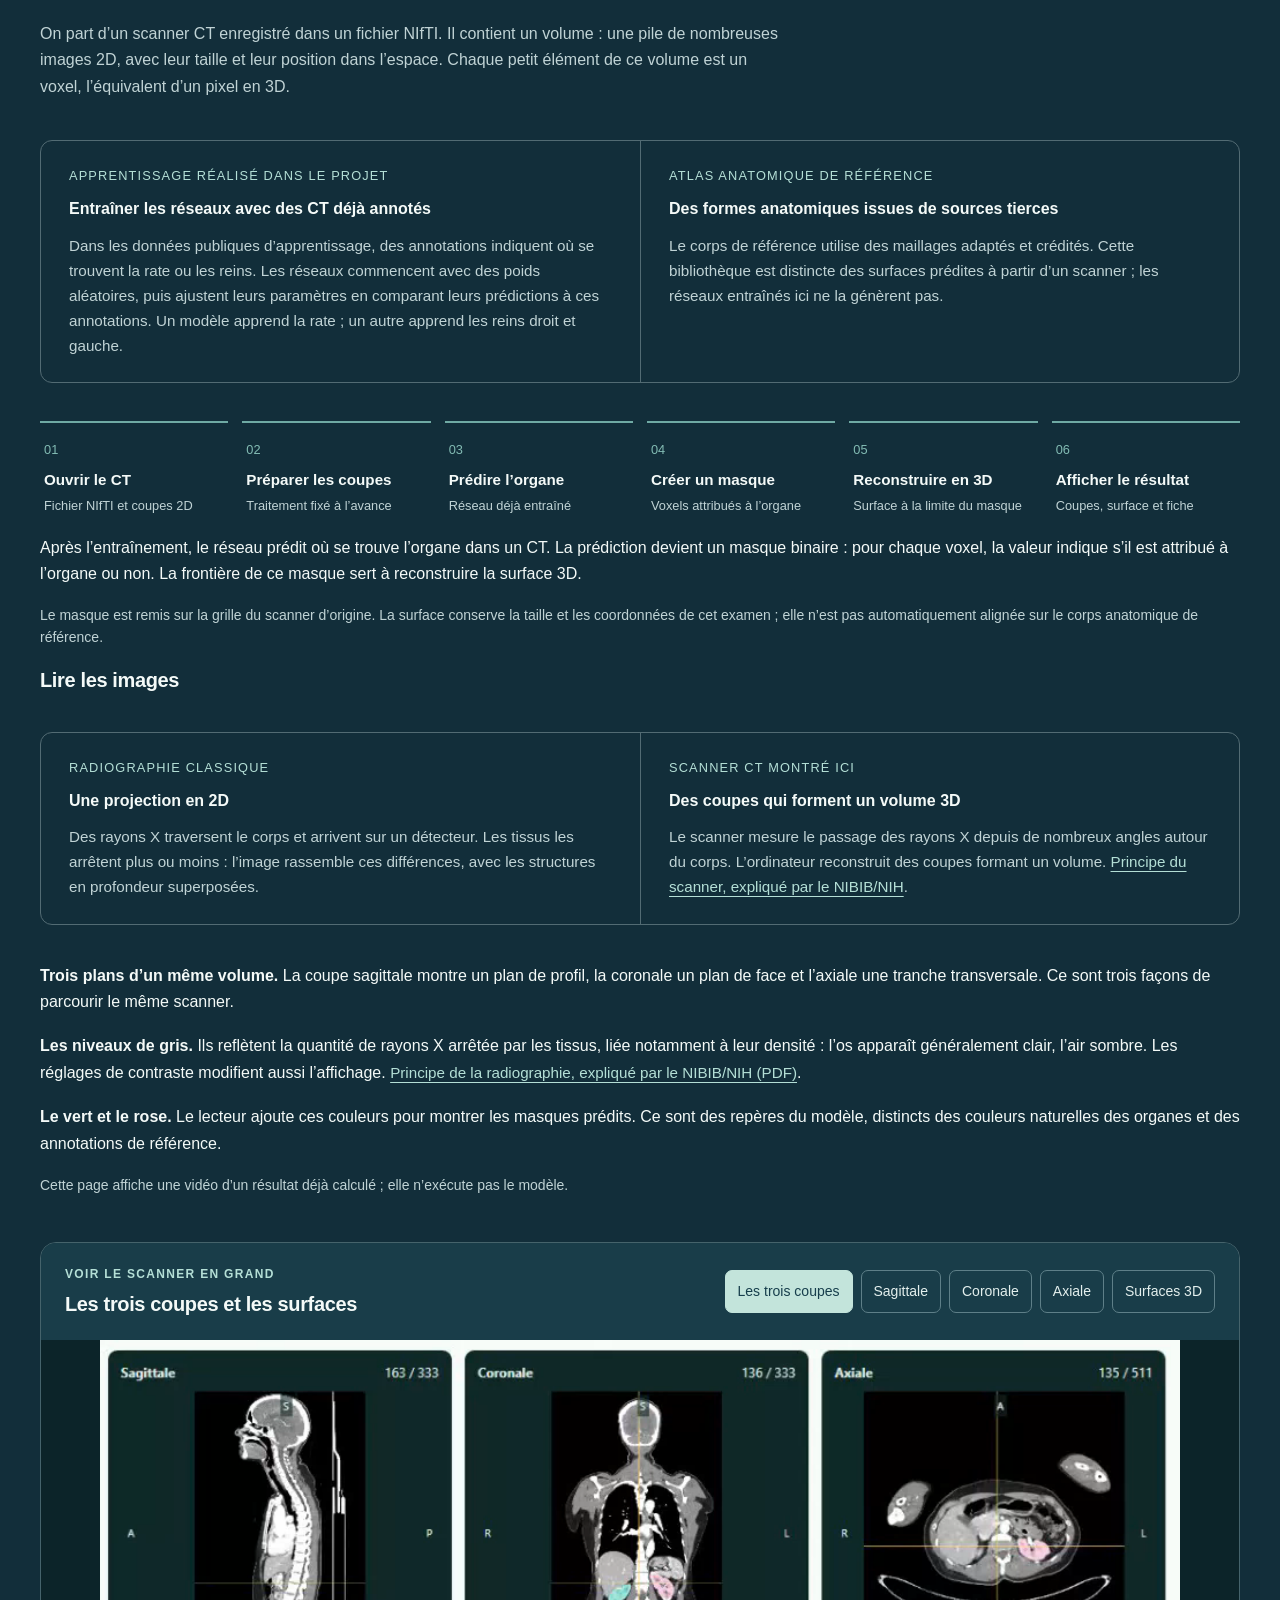
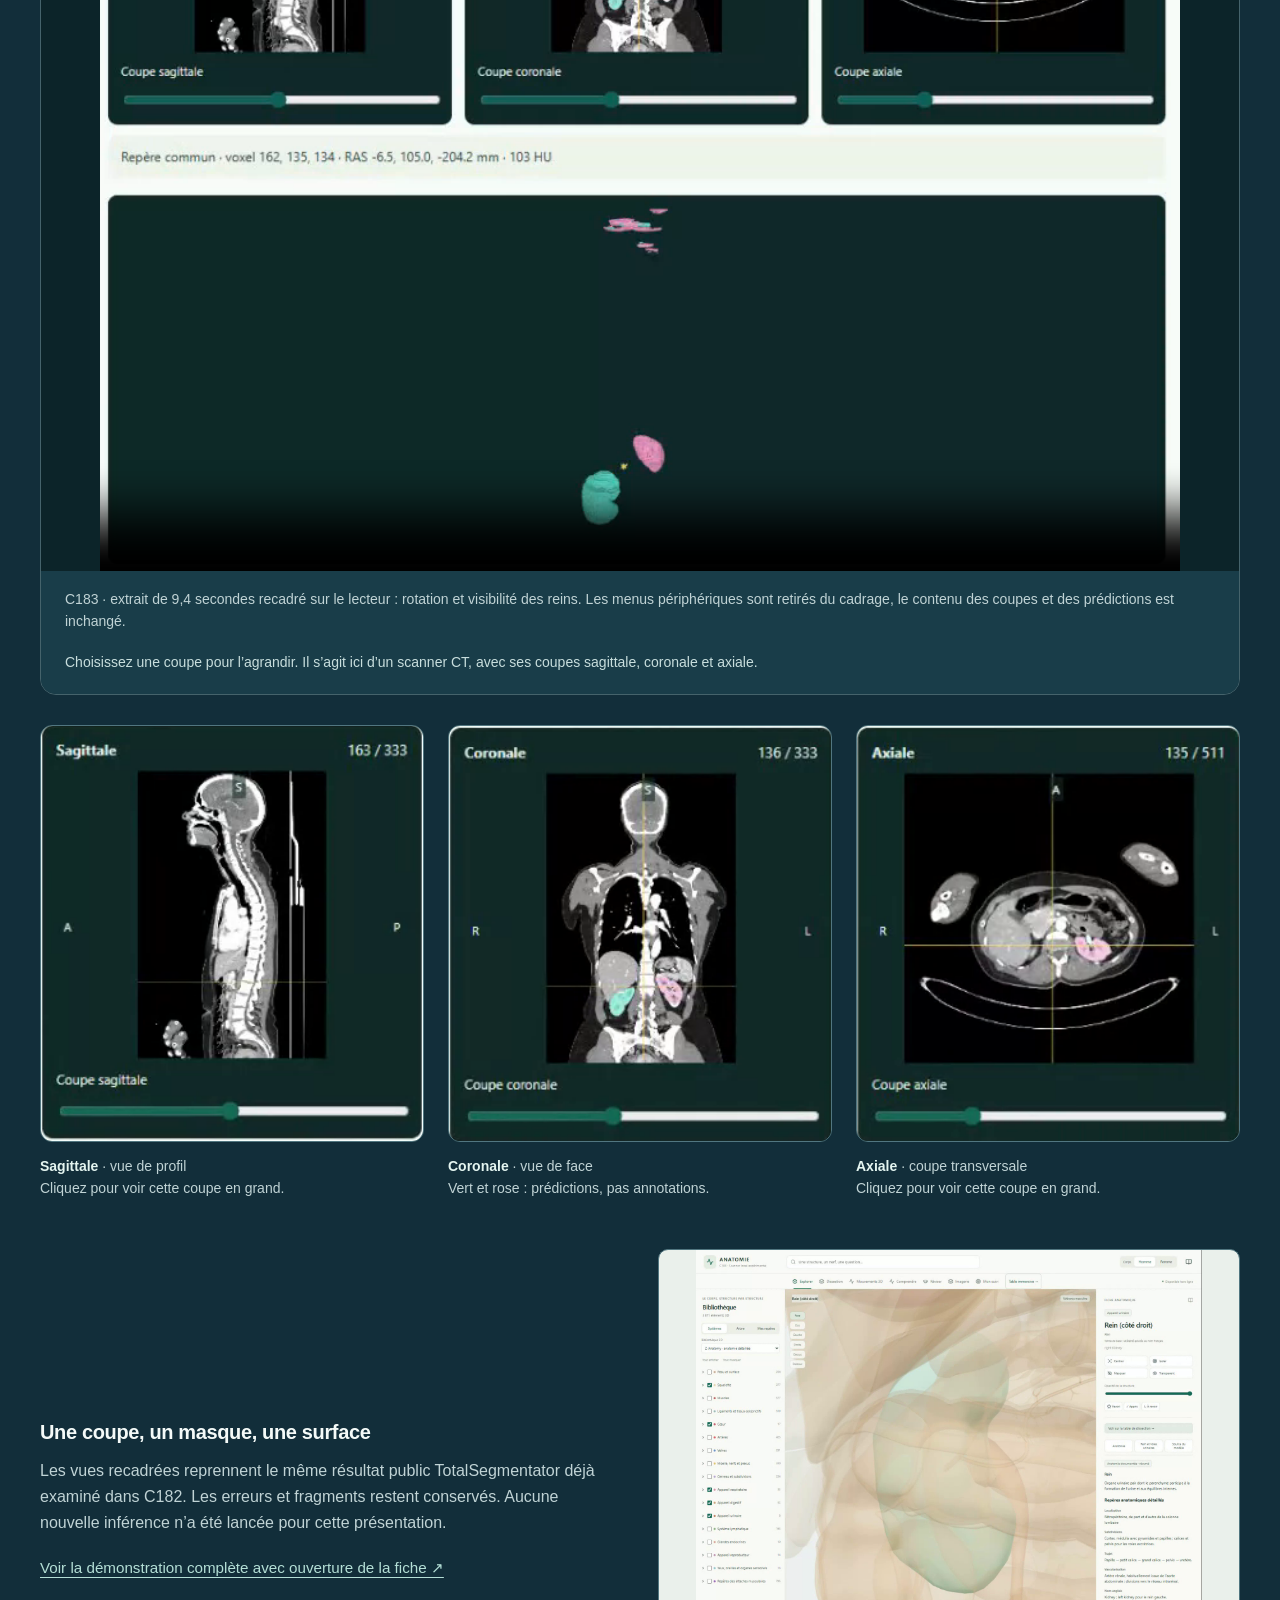
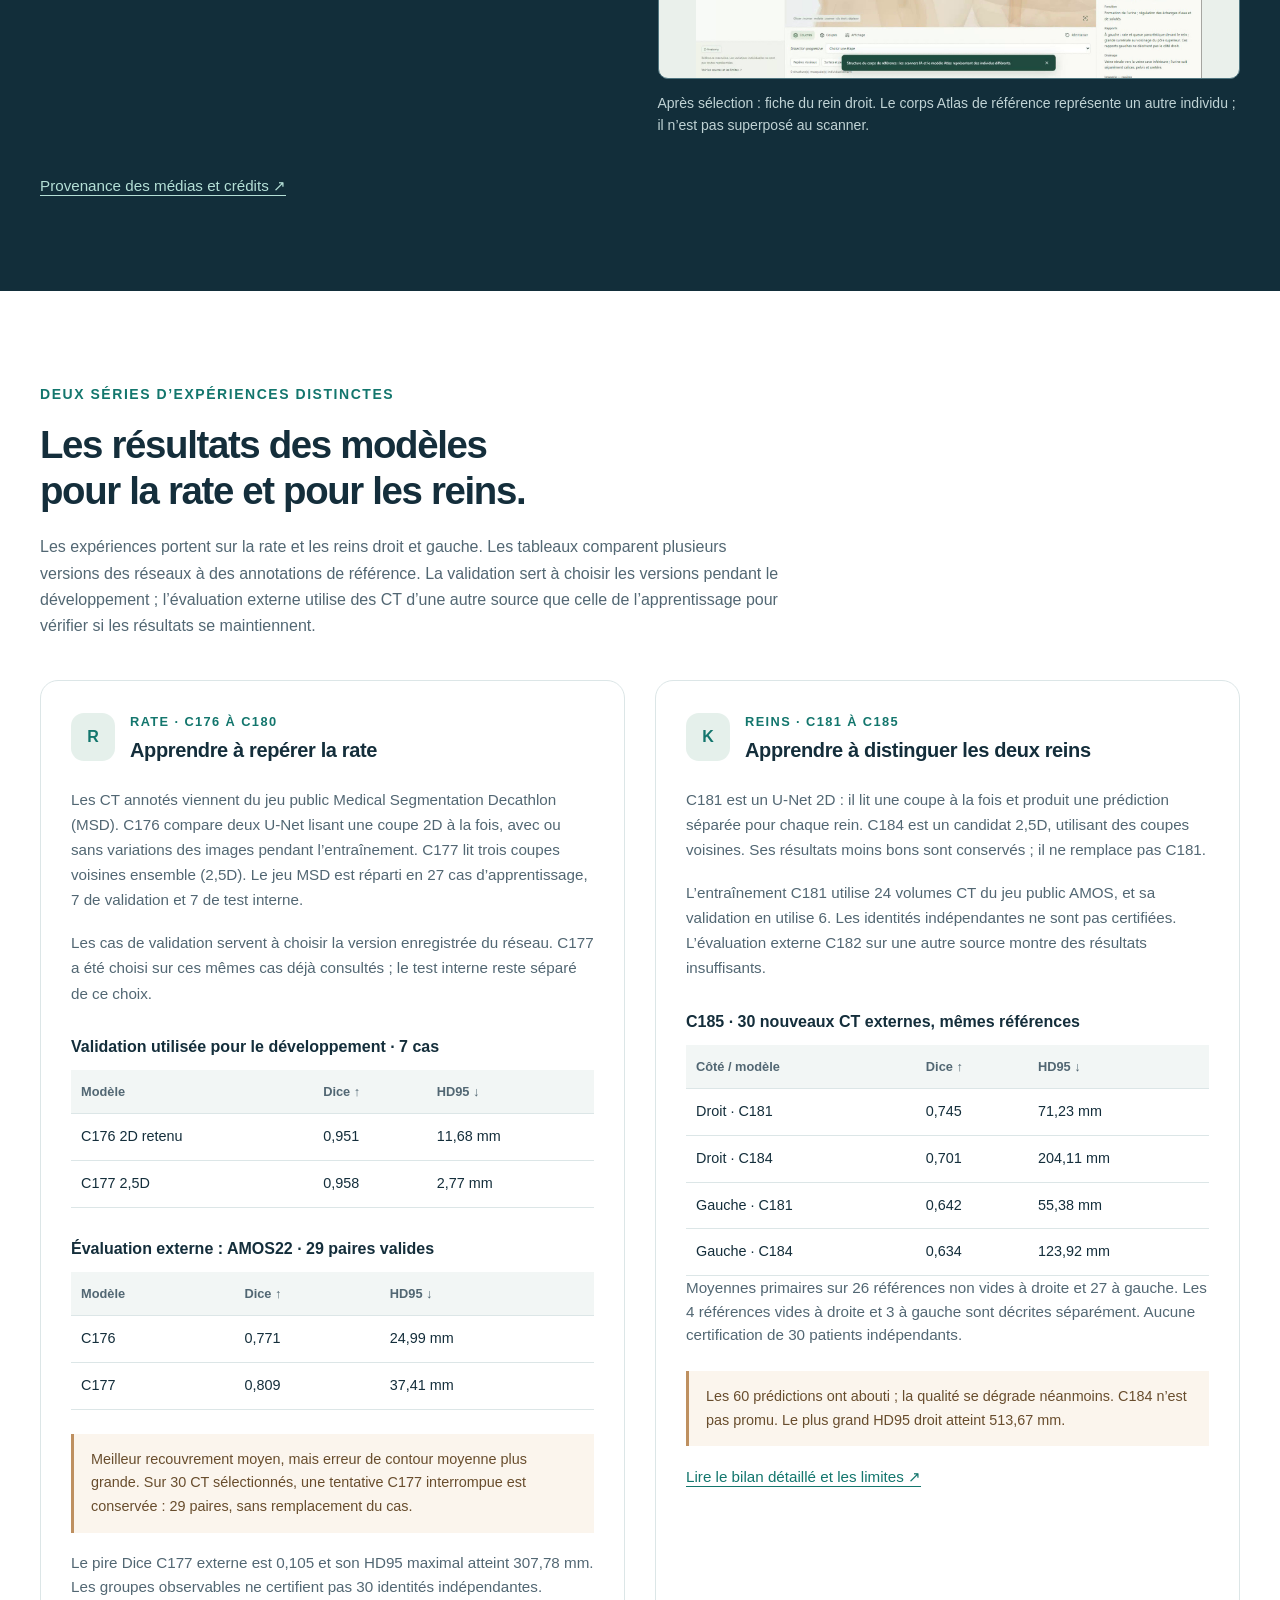
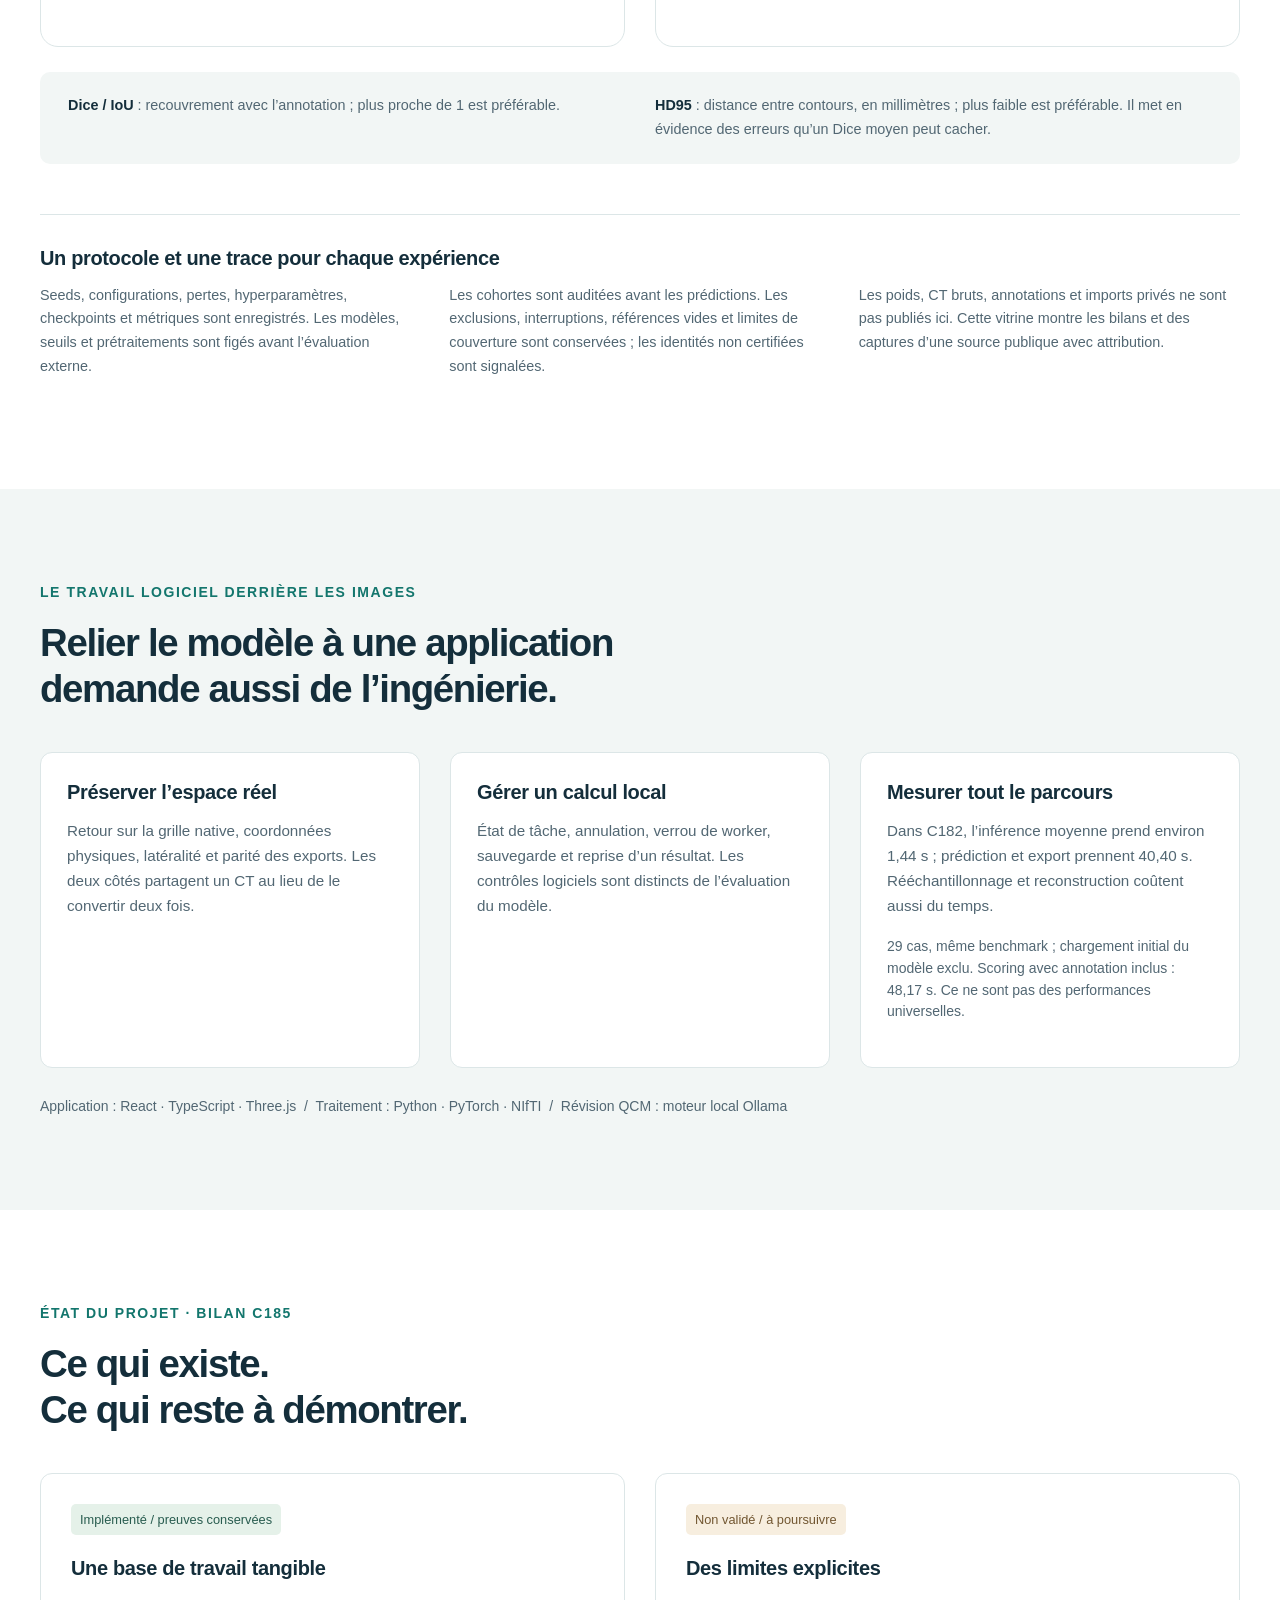
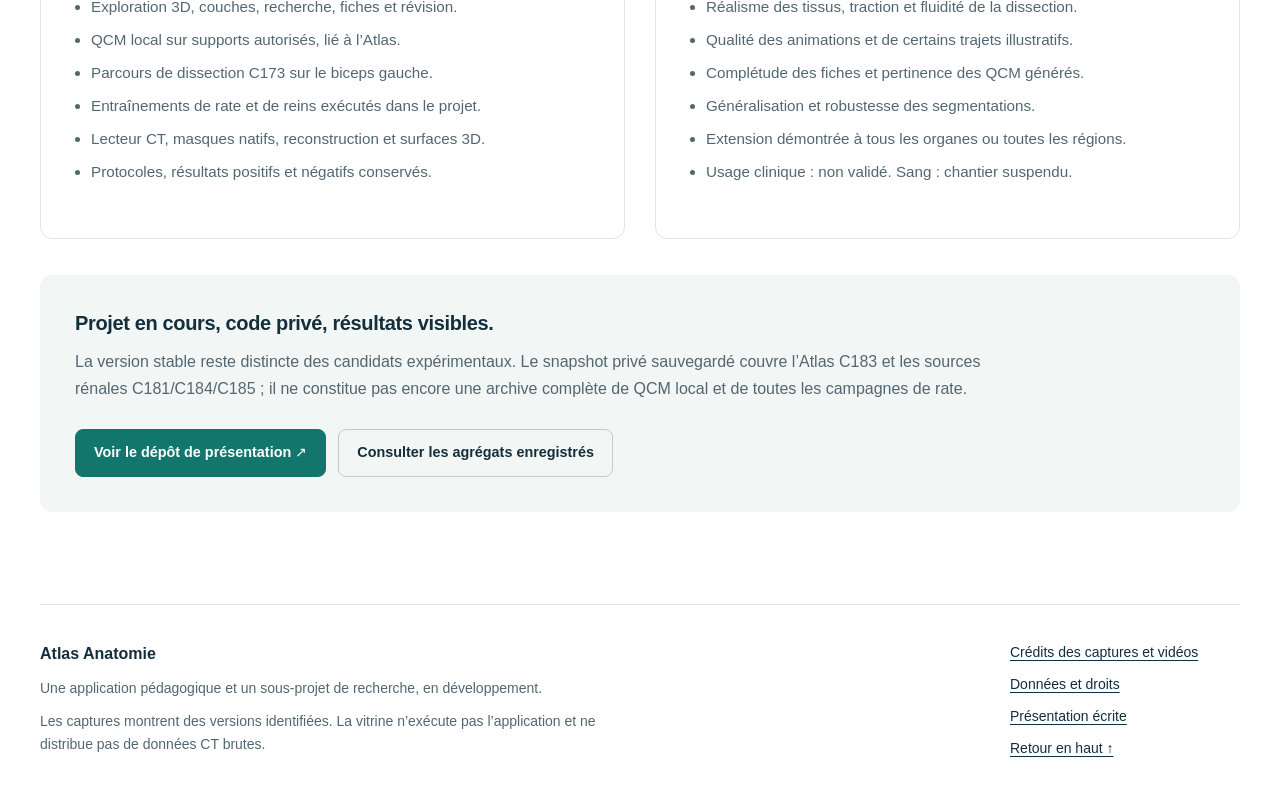
==== commit bf80904e: "Montrer les gestes de dissection et expliquer le scanner et les modeles IA" ====
--- a/index.html
+++ b/index.html
@@ -1,114 +1,123 @@
-<!doctype html>
-<html lang="fr">
-<head>
-  <meta charset="utf-8">
-  <meta name="viewport" content="width=device-width, initial-scale=1">
-  <meta name="description" content="Atlas Anatomie : exploration 3D, révisions, prototype de dissection et segmentation médicale entraînée dans le projet. Démonstrations et résultats, avec leurs limites.">
-  <title>Atlas Anatomie — explorer, comprendre, apprendre</title>
-  <link rel="icon" href="favicon.svg" type="image/svg+xml">
-  <link rel="stylesheet" href="styles.css">
-  <script src="presentation.js" defer></script>
-</head>
-<body>
-<a class="skip" href="#contenu">Aller au contenu</a>
-<header class="topbar">
-  <a class="brand" href="#"><span class="brand-mark" aria-hidden="true">A</span><span>Atlas Anatomie<small>Projet de BBBsouheil</small></span></a>
-  <nav aria-label="Navigation principale"><a href="#application">L’application</a><a href="#dissection">Dissection</a><a href="#ia">L’IA</a><a href="#bilan">État du projet</a></nav>
-  <span class="status">En développement</span>
-</header>
-<main id="contenu">
-<section class="hero wrap">
-  <div class="hero-copy">
-    <p class="eyebrow">Anatomie · pédagogie · ingénierie</p>
-    <h1>Explorer le corps.<br>Comprendre ses structures.<br><em>Apprendre en manipulant.</em></h1>
-    <p class="lead">Un projet local qui relie un atlas humain en 3D, des outils de révision et une chaîne expérimentale d’analyse de scanners.</p>
-    <p>Tourner autour d’un organe, consulter sa fiche, tester ses connaissances, examiner des couches ou retrouver une segmentation dans les coupes : plusieurs façons d’étudier réunies dans un même environnement.</p>
-    <div class="actions"><a class="button primary" href="#application">Découvrir l’application <span aria-hidden="true">↓</span></a><a class="button" href="#ia">Comprendre le travail IA</a></div>
-    <p class="caption">Cette page présente des fonctions implémentées et des preuves conservées. L’application reste un prototype pédagogique, sans validation clinique.</p>
-  </div>
-  <figure class="hero-visual">
-    <div class="window-label"><span class="dot"></span> Exploration anatomique · capture réelle</div>
-    <a href="media/atlas-explorer.png" aria-label="Agrandir la capture de l’explorateur"><img src="media/atlas-explorer.png" width="1500" height="1000" alt="Interface réelle de l’Atlas : corps humain en 3D, systèmes anatomiques à gauche et fiches à droite."></a>
-    <figcaption>Capture de l’Atlas Studio V5. Les exemples historiques sont identifiés ; ils ne constituent pas un nouveau test de la dernière version.</figcaption>
-  </figure>
-</section>
-
-<div class="project-map wrap" aria-label="Les trois composantes du projet">
-  <a href="#qcm"><span>01</span><strong>QCM local</strong><small>Réviser à partir de ses cours</small></a>
-  <a href="#application"><span>02</span><strong>Atlas anatomique 3D</strong><small>Observer, comprendre et manipuler</small></a>
-  <a href="#ia"><span>03</span><strong>Imagerie & apprentissage</strong><small>Du scanner à une surface 3D</small></a>
-</div>
-
-<section id="application" class="section wrap">
-  <div class="section-heading"><p class="eyebrow">L’application, au-delà de l’IA</p><h2>Un espace pour étudier<br>l’anatomie sous plusieurs angles.</h2><p>Le cœur du projet est l’Atlas. Le module IA le complète ; il ne résume pas tout le travail réalisé.</p></div>
-  <div class="feature-grid">
-    <article><span class="feature-number">01 / EXPLORER</span><h3>Retrouver une structure</h3><p>Recherche par nom, arbre anatomique, rotation, zoom et sélection directe dans le corps 3D.</p><p class="detail">Une même structure peut être retrouvée par son système ou par son nom.</p></article>
-    <article><span class="feature-number">02 / OBSERVER</span><h3>Comprendre les rapports</h3><p>Afficher les couches, masquer des systèmes, isoler un élément, régler sa transparence et utiliser des plans de coupe.</p><p class="detail">Une coupe de visualisation et une incision du prototype sont deux outils différents.</p></article>
-    <article><span class="feature-number">03 / DOCUMENTATION</span><h3>Relier forme et connaissances</h3><p>Fiches avec noms disponibles, repères, relations anatomiques et références. Accès aux structures voisines et aux modules associés.</p><p class="detail">La documentation est inégale : une fiche de groupe ne valide pas chaque sous-structure.</p></article>
-    <article><span class="feature-number">04 / COMPRENDRE</span><h3>Explorer des mécanismes</h3><p>Modules explicatifs : neurone, synapse, néphron, filtration, œil, oreille et péristaltisme.</p><p class="detail">Ce sont des représentations pédagogiques simplifiées, pas une microscopie réelle.</p></article>
-    <article><span class="feature-number">05 / MOUVEMENT</span><h3>Voir une fonction en action</h3><p>Animations articulaires et respiratoires, contrôle de la lecture et parcours de certains trajets nerveux.</p><p class="detail">Mouvements illustratifs ; les trajets animés et la biomécanique restent à améliorer.</p></article>
-    <article><span class="feature-number">06 / RÉVISER</span><h3>Passer de l’observation au rappel</h3><p>Identifier une structure, la retrouver sur le corps, répondre à un QCM, consulter sa correction et filtrer la séance.</p><p class="detail">Favoris, éléments appris ou à revoir, suivi et export de supports sont présents dans l’interface.</p></article>
-  </div>
-  <div class="gallery">
-    <div class="gallery-head"><h3>Des écrans de l’application réelle</h3><div class="tabs" role="tablist" aria-label="Captures de l’application"><button id="tab-explorer" role="tab" aria-selected="true" aria-controls="capture-panel" data-view="explorer">Explorer</button><button id="tab-quiz" role="tab" aria-selected="false" aria-controls="capture-panel" tabindex="-1" data-view="quiz">Réviser</button><button id="tab-dissection" role="tab" aria-selected="false" aria-controls="capture-panel" tabindex="-1" data-view="dissection">Disséquer</button></div></div>
-    <figure id="capture-panel" role="tabpanel" aria-labelledby="tab-explorer"><a id="capture-link" href="media/atlas-explorer.png" aria-label="Agrandir la capture affichée"><img id="capture-image" src="media/atlas-explorer.png" width="1500" height="1000" alt="Exploration du corps et navigation par systèmes dans l’Atlas Studio V5."></a><figcaption id="capture-caption">Explorer — Atlas Studio V5 : navigation par systèmes et sélection 3D. Capture historique conservée.</figcaption></figure>
-    <p class="caption">Les images ne sont ni des maquettes ni des rendus générés pour cette page. Cliquez sur une capture pour l’ouvrir en grand.</p>
-  </div>
-</section>
-
-<section id="qcm" class="section soft">
-  <div class="wrap two-columns">
-    <div><p class="eyebrow">L’origine du projet</p><h2>QCM local : travailler<br>à partir de ses propres cours.</h2><p class="lead">Le projet a commencé par un outil de révision destiné à une étudiante en médecine à Angers, puis s’est étendu à l’exploration anatomique.</p><p>Le bouton de l’application QCM ouvre l’Atlas comme module distinct. QCM local prépare ses questions avec Ollama sur la machine, à partir de supports que l’utilisateur est autorisé à importer.</p><p class="caption">Cette branche d’origine est distincte du snapshot de sources Atlas actuellement sauvegardé sur GitHub.</p></div>
-    <div class="steps-list"><article><span>1</span><div><h3>Importer et choisir</h3><p>Documents textuels ou PDF exploitables ; sélection d’un chapitre et des sous-parties à travailler.</p></div></article><article><span>2</span><div><h3>Préparer une série</h3><p>Nombre, difficulté, type de réponse et option photos. Historique utilisé pour varier les passages et écarter des questions répétées.</p></div></article><article><span>3</span><div><h3>Répondre et retrouver la source</h3><p>Correction, passage cité, lignes du texte importé et page quand cette information a été conservée.</p></div></article><article><span>4</span><div><h3>Suivre ce qui reste à revoir</h3><p>Bilan des réponses et des points repérés par sous-partie. Le repérage automatique n’est pas une preuve de couverture exhaustive du cours.</p></div></article></div>
-  </div>
-  <div class="wrap note">Les questions et photos générées doivent être vérifiées. Un petit PC peut utiliser un mode adapté, mais la qualité et le temps d’attente dépendent du modèle et du matériel ; aucune vitesse universelle n’est promise.</div>
-</section>
-
-<section id="dissection" class="section wrap">
-  <div class="section-heading"><p class="eyebrow">Prototype de manipulation</p><h2>Une table de dissection fonctionnelle.<br>Un réalisme encore à construire.</h2><p>Scalpel, sonde, pince, écarteurs et ciseaux sont présents, avec annulation, rétablissement et sauvegarde. La preuve fonctionnelle conservée concerne un parcours précis sur le bras gauche.</p></div>
-  <div class="video-layout">
-    <figure><video id="dissection-video" controls preload="metadata" playsinline poster="media/dissection-clean-c173.png" aria-label="Étapes de dissection C173 sans repères de collision"><source src="media/dissection-clean-steps.webm" type="video/webm"><p><a href="media/dissection-clean-steps.webm">Ouvrir la présentation courte de la dissection</a></p></video><figcaption>C173 · environ 19 secondes · six étapes, sans repères de collision. Montage des états enregistrés du parcours, réaffichés dans l’application conservée : ouverture, couches écartées, puis petite incision du biceps. Ce montage ne mesure pas la durée des gestes.</figcaption><details class="original-proof"><summary>Pourquoi l’ancienne vidéo était longue et violette ?</summary><p>Elle enregistrait 3 min 55 de test automatisé, avec changements d’outil, pauses et vérifications. Les traits violets étaient les repères de collision et de support activés par « Afficher la physique ». Ils ne représentent pas des fibres anatomiques.</p><a href="media/dissection-c173.webm">Consulter le test complet d’origine, avec diagnostic</a></details></figure>
-    <div class="context-card"><span class="pill">Référence fonctionnelle : C173</span><h3>Ce que les tests historiques C173 établissent</h3><ul><li>Un parcours d’accès au biceps et une incision utilisable sur ce scénario.</li><li>Des contrôles d’annulation, rétablissement et sauvegarde/reprise consignés dans le bilan.</li><li>Une interaction avec plusieurs couches, au-delà du simple masquage d’un organe.</li></ul><h3>Limites conservées</h3><p>Le montage montre des états ; il ne démontre pas de nouveaux gestes. Le rendu et la traction restent stylisés. L’intérieur est reconstruit ; le réalisme n’est pas validé. La réussite sur le bras ne démontre pas une dissection libre de tout le corps.</p><p>La fluidité reste limitée : le bilan original rapporte environ 27,7 FPS et une pause de 583 ms, dans les conditions de cet essai.</p><p class="suspended">Le chantier du sang est suspendu. Aucune amélioration du liquide n’est revendiquée.</p></div>
-  </div>
-</section>
-
-<section id="ia" class="section dark">
-  <div class="wrap">
-    <div class="section-heading"><p class="eyebrow">Apprentissage automatique réalisé dans le projet</p><h2>Du scanner à un organe<br>que l’on peut examiner en 3D.</h2><p>Les modèles apprennent à délimiter la rate ou les reins dans un CT. Leurs prédictions deviennent des masques et des surfaces consultables dans l’Atlas, à côté des coupes et des fiches anatomiques.</p></div>
-    <div class="distinction"><div><span>Atlas de référence</span><strong>Des modèles anatomiques issus de sources tierces</strong><p>Maillages adaptés avec leurs crédits. Ils ne sont pas générés par notre réseau.</p></div><div><span>Segmentation expérimentale</span><strong>Des réseaux entraînés depuis une initialisation aléatoire</strong><p>Entraînements locaux enregistrés. Aucun modèle préentraîné ne remplace ces expériences.</p></div></div>
-    <div class="pipeline" aria-label="Étapes du traitement"><ol><li><strong>CT</strong><span>Volume & géométrie</span></li><li><strong>Prétraitement</strong><span>Règles figées</span></li><li><strong>Réseau</strong><span>Rate ou reins</span></li><li><strong>Masque</strong><span>Grille native</span></li><li><strong>Surface 3D</strong><span>Coordonnées physiques</span></li><li><strong>Atlas</strong><span>Coupes & fiche</span></li></ol></div>
-    <p class="caption">La surface conserve les coordonnées de l’examen. Elle n’est pas automatiquement recalée sur le corps de référence.</p>
-    <div class="scan-workbench imaging-demo">
-      <div class="scan-toolbar"><div><span class="eyebrow">Voir le scanner en grand</span><h3 id="scan-title">Les trois coupes et les surfaces</h3></div><div class="scan-tabs" role="group" aria-label="Choisir le cadrage de la vidéo du scanner"><button data-scan="overview" aria-pressed="true">Les trois coupes</button><button data-scan="sagittal" aria-pressed="false">Sagittale</button><button data-scan="coronal" aria-pressed="false">Coronale</button><button data-scan="axial" aria-pressed="false">Axiale</button><button data-scan="surface" aria-pressed="false">Surfaces 3D</button></div></div>
-      <figure><div id="scan-stage" class="scan-stage" data-view="overview"><video id="scan-video" controls preload="metadata" playsinline aria-label="Scanner CT C183, cadrage agrandi"><source id="scan-source" src="media/scanner-overview-zoom.webm" type="video/webm"><p><a href="media/scanner-overview-zoom.webm">Ouvrir la vidéo agrandie</a></p></video></div><figcaption id="scan-caption">C183 · extrait de 9,4 secondes recadré sur le lecteur : rotation et visibilité des reins. Les menus périphériques sont retirés du cadrage, le contenu des coupes et des prédictions est inchangé.</figcaption></figure>
-      <p class="scan-hint">Choisissez une coupe pour l’agrandir. Il s’agit ici d’un scanner CT, avec ses coupes sagittale, coronale et axiale.</p>
-    </div>
-    <div class="slice-grid" aria-label="Captures des coupes du scanner"><figure><button class="slice-preview sagittal" data-enlarge="sagittal" aria-label="Agrandir la coupe sagittale"><img src="media/scanner-initial-c183.png" alt="Coupe sagittale du scanner public utilisé dans C183."></button><figcaption><strong>Sagittale</strong> · vue de profil<br>Cliquez pour voir cette coupe en grand.</figcaption></figure><figure><button class="slice-preview coronal" data-enlarge="coronal" aria-label="Agrandir la coupe coronale"><img src="media/scanner-initial-c183.png" alt="Coupe coronale, avec les prédictions rénales colorées."></button><figcaption><strong>Coronale</strong> · vue de face<br>Vert et rose : prédictions, pas annotations.</figcaption></figure><figure><button class="slice-preview axial" data-enlarge="axial" aria-label="Agrandir la coupe axiale"><img src="media/scanner-initial-c183.png" alt="Coupe axiale du scanner avec les prédictions rénales."></button><figcaption><strong>Axiale</strong> · coupe transversale<br>Cliquez pour voir cette coupe en grand.</figcaption></figure></div>
-    <div class="imaging-notes"><div><h3>Une coupe, un masque, une surface</h3><p>Les vues recadrées reprennent le même résultat public TotalSegmentator déjà examiné dans C182. Les erreurs et fragments restent conservés. Aucune nouvelle inférence n’a été lancée pour cette présentation.</p><a class="text-link" href="media/scanner-c183.webm">Voir la démonstration complète avec ouverture de la fiche ↗</a></div><figure><a href="media/scanner-fiche-c183.png"><img src="media/scanner-fiche-c183.png" alt="Fiche du rein droit et structure de référence de l’Atlas, ouvertes depuis le lecteur C183."></a><figcaption>Après sélection : fiche du rein droit. Le corps Atlas de référence représente un autre individu ; il n’est pas superposé au scanner.</figcaption></figure></div>
-    <a class="text-link" href="MEDIA_ATTRIBUTIONS.md">Provenance des médias et crédits ↗</a>
-  </div>
-</section>
-
-<section id="experiences" class="section wrap">
-  <div class="section-heading"><p class="eyebrow">Ce qui a été appris, mesuré et conservé</p><h2>Deux organes.<br>Des expériences, pas une promesse.</h2><p>Les bilans distinguent l’apprentissage, la validation utilisée pour développer les modèles et les évaluations sur une autre source. Les mauvais résultats font partie du projet.</p></div>
-  <div class="research-grid">
-    <article class="research-card"><div class="research-title"><span class="organ-mark" aria-hidden="true">R</span><div><p class="eyebrow">Rate · C176 à C180</p><h3>Du modèle 2D au contexte 2,5D</h3></div></div><p>Deux premières expériences U-Net 2D avec ou sans augmentations ; puis un réseau utilisant trois coupes voisines. Split MSD documenté : 27 cas d’apprentissage, 7 de validation et 7 de test interne.</p><p>Le test interne reste distinct du choix de checkpoint. C177 a été sélectionné sur les mêmes cas de validation déjà consultés.</p><h4>Validation native connue · 7 cas</h4><div class="table-scroll"><table><thead><tr><th>Modèle</th><th>Dice ↑</th><th>HD95 ↓</th></tr></thead><tbody><tr><th>C176 2D retenu</th><td>0,951</td><td>11,68 mm</td></tr><tr><th>C177 2,5D</th><td>0,958</td><td>2,77 mm</td></tr></tbody></table></div><h4>Autre source : AMOS22 · 29 paires valides</h4><div class="table-scroll"><table><thead><tr><th>Modèle</th><th>Dice ↑</th><th>HD95 ↓</th></tr></thead><tbody><tr><th>C176</th><td>0,771</td><td>24,99 mm</td></tr><tr><th>C177</th><td>0,809</td><td>37,41 mm</td></tr></tbody></table></div><p class="result-note">Meilleur recouvrement moyen, mais erreur de contour moyenne plus grande. Sur 30 CT sélectionnés, une tentative C177 interrompue est conservée : 29 paires, sans remplacement du cas.</p><p class="caption">Le pire Dice C177 externe est 0,105 et son HD95 maximal atteint 307,78 mm. Les groupes observables ne certifient pas 30 identités indépendantes.</p></article>
-    <article class="research-card"><div class="research-title"><span class="organ-mark" aria-hidden="true">K</span><div><p class="eyebrow">Reins · C181 à C185</p><h3>Étendre le pipeline, tester les limites</h3></div></div><p>Un U-Net 2D à deux sorties apprend les côtés droit et gauche. Un candidat 2,5D est ensuite entraîné ; ses résultats moins bons sont conservés et il ne remplace pas le modèle précédent.</p><p>C181 : 24 volumes d’apprentissage et 6 de validation AMOS, identités indépendantes non certifiées. C182 révèle une généralisation externe insuffisante.</p><h4>C185 · 30 nouveaux CT, mêmes références</h4><div class="table-scroll"><table><thead><tr><th>Côté / modèle</th><th>Dice ↑</th><th>HD95 ↓</th></tr></thead><tbody><tr><th>Droit · C181</th><td>0,745</td><td>71,23 mm</td></tr><tr><th>Droit · C184</th><td>0,701</td><td>204,11 mm</td></tr><tr><th>Gauche · C181</th><td>0,642</td><td>55,38 mm</td></tr><tr><th>Gauche · C184</th><td>0,634</td><td>123,92 mm</td></tr></tbody></table></div><p class="caption">Moyennes primaires sur 26 références non vides à droite et 27 à gauche. Les 4 références vides à droite et 3 à gauche sont décrites séparément. Aucune certification de 30 patients indépendants.</p><p class="result-note">Les 60 prédictions ont abouti ; la qualité se dégrade néanmoins. C184 n’est pas promu. Le plus grand HD95 droit atteint 513,67 mm.</p><a class="text-link" href="RESULTATS_IA_DETAILS.md">Lire le bilan détaillé et les limites ↗</a></article>
-  </div>
-  <div class="metric-guide"><p><strong>Dice / IoU</strong> : recouvrement avec l’annotation ; plus proche de 1 est préférable.</p><p><strong>HD95</strong> : distance entre contours, en millimètres ; plus faible est préférable. Il met en évidence des erreurs qu’un Dice moyen peut cacher.</p></div>
-  <div class="methods"><h3>Un protocole et une trace pour chaque expérience</h3><div><p>Seeds, configurations, pertes, hyperparamètres, checkpoints et métriques sont enregistrés. Les modèles, seuils et prétraitements sont figés avant l’évaluation externe.</p><p>Les cohortes sont auditées avant les prédictions. Les exclusions, interruptions, références vides et limites de couverture sont conservées ; les identités non certifiées sont signalées.</p><p>Les poids, CT bruts, annotations et imports privés ne sont pas publiés ici. Cette vitrine montre les bilans et des captures d’une source publique avec attribution.</p></div></div>
-</section>
-
-<section id="ingenierie" class="section soft">
-  <div class="wrap"><div class="section-heading"><p class="eyebrow">Le travail logiciel derrière les images</p><h2>Relier le modèle à une application<br>demande aussi de l’ingénierie.</h2></div><div class="engineering-grid"><article><h3>Préserver l’espace réel</h3><p>Retour sur la grille native, coordonnées physiques, latéralité et parité des exports. Les deux côtés partagent un CT au lieu de le convertir deux fois.</p></article><article><h3>Gérer un calcul local</h3><p>État de tâche, annulation, verrou de worker, sauvegarde et reprise d’un résultat. Les contrôles logiciels sont distincts de l’évaluation du modèle.</p></article><article><h3>Mesurer tout le parcours</h3><p>Dans C182, l’inférence moyenne prend environ 1,44 s ; prédiction et export prennent 40,40 s. Rééchantillonnage et reconstruction coûtent aussi du temps.</p><p class="caption">29 cas, même benchmark ; chargement initial du modèle exclu. Scoring avec annotation inclus : 48,17 s. Ce ne sont pas des performances universelles.</p></article></div><p class="caption tech-stack">Application : React · TypeScript · Three.js &nbsp;/&nbsp; Traitement : Python · PyTorch · NIfTI &nbsp;/&nbsp; Révision QCM : moteur local Ollama</p></div>
-</section>
-
-<section id="bilan" class="section wrap">
-  <div class="section-heading"><p class="eyebrow">État du projet · bilan C185</p><h2>Ce qui existe.<br>Ce qui reste à démontrer.</h2></div>
-  <div class="state-grid"><article><span class="state-label">Implémenté / preuves conservées</span><h3>Une base de travail tangible</h3><ul><li>Exploration 3D, couches, recherche, fiches et révision.</li><li>QCM local sur supports autorisés, lié à l’Atlas.</li><li>Parcours de dissection C173 sur le biceps gauche.</li><li>Entraînements de rate et de reins exécutés dans le projet.</li><li>Lecteur CT, masques natifs, reconstruction et surfaces 3D.</li><li>Protocoles, résultats positifs et négatifs conservés.</li></ul></article><article><span class="state-label amber">Non validé / à poursuivre</span><h3>Des limites explicites</h3><ul><li>Réalisme des tissus, traction et fluidité de la dissection.</li><li>Qualité des animations et de certains trajets illustratifs.</li><li>Complétude des fiches et pertinence des QCM générés.</li><li>Généralisation et robustesse des segmentations.</li><li>Extension démontrée à tous les organes ou toutes les régions.</li><li>Usage clinique : non validé. Sang : chantier suspendu.</li></ul></article></div>
-  <div class="closing"><h3>Projet en cours, code privé, résultats visibles.</h3><p>La version stable reste distincte des candidats expérimentaux. Le snapshot privé sauvegardé couvre l’Atlas C183 et les sources rénales C181/C184/C185 ; il ne constitue pas encore une archive complète de QCM local et de toutes les campagnes de rate.</p><div class="actions"><a class="button primary" href="https://github.com/BBBsouheil/atlas-anatomie-resultats">Voir le dépôt de présentation ↗</a><a class="button" href="results-public.json">Consulter les agrégats enregistrés</a></div></div>
-</section>
-</main>
-<footer class="footer wrap"><div><strong>Atlas Anatomie</strong><p>Une application pédagogique et un sous-projet de recherche, en développement.</p><p>Les captures montrent des versions identifiées. La vitrine n’exécute pas l’application et ne distribue pas de données CT brutes.</p></div><div><a href="MEDIA_ATTRIBUTIONS.md">Crédits des captures et vidéos</a><a href="NOTICE_DONNEES_ET_DROITS.txt">Données et droits</a><a href="README.md">Présentation écrite</a><a href="#">Retour en haut ↑</a></div></footer>
-</body>
-</html>
+<!doctype html>
+<html lang="fr">
+<head>
+  <meta charset="utf-8">
+  <meta name="viewport" content="width=device-width, initial-scale=1">
+  <meta name="description" content="Atlas Anatomie : exploration 3D, révisions, prototype de dissection et segmentation médicale entraînée dans le projet. Démonstrations et résultats, avec leurs limites.">
+  <title>Atlas Anatomie — explorer, comprendre, apprendre</title>
+  <link rel="icon" href="favicon.svg" type="image/svg+xml">
+  <link rel="stylesheet" href="styles.css">
+  <script src="presentation.js" defer></script>
+</head>
+<body>
+<a class="skip" href="#contenu">Aller au contenu</a>
+<header class="topbar">
+  <a class="brand" href="#"><span class="brand-mark" aria-hidden="true">A</span><span>Atlas Anatomie<small>Projet de BBBsouheil</small></span></a>
+  <nav aria-label="Navigation principale"><a href="#application">L’application</a><a href="#dissection">Dissection</a><a href="#ia">L’IA</a><a href="#bilan">État du projet</a></nav>
+  <span class="status">En développement</span>
+</header>
+<main id="contenu">
+<section class="hero wrap">
+  <div class="hero-copy">
+    <p class="eyebrow">Anatomie · pédagogie · ingénierie</p>
+    <h1>Explorer le corps.<br>Comprendre ses structures.<br><em>Apprendre en manipulant.</em></h1>
+    <p class="lead">Un projet local qui relie un atlas humain en 3D, des outils de révision et une chaîne expérimentale d’analyse de scanners.</p>
+    <p>Tourner autour d’un organe, consulter sa fiche, tester ses connaissances, examiner des couches ou retrouver une segmentation dans les coupes : plusieurs façons d’étudier réunies dans un même environnement.</p>
+    <div class="actions"><a class="button primary" href="#application">Découvrir l’application <span aria-hidden="true">↓</span></a><a class="button" href="#ia">Comprendre le travail IA</a></div>
+    <p class="caption">Cette page présente des fonctions implémentées et des preuves conservées. L’application reste un prototype pédagogique, sans validation clinique.</p>
+  </div>
+  <figure class="hero-visual">
+    <div class="window-label"><span class="dot"></span> Exploration anatomique · capture réelle</div>
+    <a href="media/atlas-explorer.png" aria-label="Agrandir la capture de l’explorateur"><img src="media/atlas-explorer.png" width="1500" height="1000" alt="Interface réelle de l’Atlas : corps humain en 3D, systèmes anatomiques à gauche et fiches à droite."></a>
+    <figcaption>Capture de l’Atlas Studio V5. Les exemples historiques sont identifiés ; ils ne constituent pas un nouveau test de la dernière version.</figcaption>
+  </figure>
+</section>
+
+<div class="project-map wrap" aria-label="Les trois composantes du projet">
+  <a href="#qcm"><span>01</span><strong>QCM local</strong><small>Réviser à partir de ses cours</small></a>
+  <a href="#application"><span>02</span><strong>Atlas anatomique 3D</strong><small>Observer, comprendre et manipuler</small></a>
+  <a href="#ia"><span>03</span><strong>Imagerie & apprentissage</strong><small>Du scanner à une surface 3D</small></a>
+</div>
+
+<section id="application" class="section wrap">
+  <div class="section-heading"><p class="eyebrow">L’application, au-delà de l’IA</p><h2>Un espace pour étudier<br>l’anatomie sous plusieurs angles.</h2><p>Le cœur du projet est l’Atlas. Le module IA le complète ; il ne résume pas tout le travail réalisé.</p></div>
+  <div class="feature-grid">
+    <article><span class="feature-number">01 / EXPLORER</span><h3>Retrouver une structure</h3><p>Recherche par nom, arbre anatomique, rotation, zoom et sélection directe dans le corps 3D.</p><p class="detail">Une même structure peut être retrouvée par son système ou par son nom.</p></article>
+    <article><span class="feature-number">02 / OBSERVER</span><h3>Comprendre les rapports</h3><p>Afficher les couches, masquer des systèmes, isoler un élément, régler sa transparence et utiliser des plans de coupe.</p><p class="detail">Une coupe de visualisation et une incision du prototype sont deux outils différents.</p></article>
+    <article><span class="feature-number">03 / DOCUMENTATION</span><h3>Relier forme et connaissances</h3><p>Fiches avec noms disponibles, repères, relations anatomiques et références. Accès aux structures voisines et aux modules associés.</p><p class="detail">La documentation est inégale : une fiche de groupe ne valide pas chaque sous-structure.</p></article>
+    <article><span class="feature-number">04 / COMPRENDRE</span><h3>Explorer des mécanismes</h3><p>Modules explicatifs : neurone, synapse, néphron, filtration, œil, oreille et péristaltisme.</p><p class="detail">Ce sont des représentations pédagogiques simplifiées, pas une microscopie réelle.</p></article>
+    <article><span class="feature-number">05 / MOUVEMENT</span><h3>Voir une fonction en action</h3><p>Animations articulaires et respiratoires, contrôle de la lecture et parcours de certains trajets nerveux.</p><p class="detail">Mouvements illustratifs ; les trajets animés et la biomécanique restent à améliorer.</p></article>
+    <article><span class="feature-number">06 / RÉVISER</span><h3>Passer de l’observation au rappel</h3><p>Identifier une structure, la retrouver sur le corps, répondre à un QCM, consulter sa correction et filtrer la séance.</p><p class="detail">Favoris, éléments appris ou à revoir, suivi et export de supports sont présents dans l’interface.</p></article>
+  </div>
+  <div class="gallery">
+    <div class="gallery-head"><h3>Des écrans de l’application réelle</h3><div class="tabs" role="tablist" aria-label="Captures de l’application"><button id="tab-explorer" role="tab" aria-selected="true" aria-controls="capture-panel" data-view="explorer">Explorer</button><button id="tab-quiz" role="tab" aria-selected="false" aria-controls="capture-panel" tabindex="-1" data-view="quiz">Réviser</button><button id="tab-dissection" role="tab" aria-selected="false" aria-controls="capture-panel" tabindex="-1" data-view="dissection">Disséquer</button></div></div>
+    <figure id="capture-panel" role="tabpanel" aria-labelledby="tab-explorer"><a id="capture-link" href="media/atlas-explorer.png" aria-label="Agrandir la capture affichée"><img id="capture-image" src="media/atlas-explorer.png" width="1500" height="1000" alt="Exploration du corps et navigation par systèmes dans l’Atlas Studio V5."></a><figcaption id="capture-caption">Explorer — Atlas Studio V5 : navigation par systèmes et sélection 3D. Capture historique conservée.</figcaption></figure>
+    <p class="caption">Les images ne sont ni des maquettes ni des rendus générés pour cette page. Cliquez sur une capture pour l’ouvrir en grand.</p>
+  </div>
+</section>
+
+<section id="qcm" class="section soft">
+  <div class="wrap two-columns">
+    <div><p class="eyebrow">L’origine du projet</p><h2>QCM local : travailler<br>à partir de ses propres cours.</h2><p class="lead">Le projet a commencé par un outil de révision destiné à une étudiante en médecine à Angers, puis s’est étendu à l’exploration anatomique.</p><p>Le bouton de l’application QCM ouvre l’Atlas comme module distinct. QCM local prépare ses questions avec Ollama sur la machine, à partir de supports que l’utilisateur est autorisé à importer.</p><p class="caption">Cette branche d’origine est distincte du snapshot de sources Atlas actuellement sauvegardé sur GitHub.</p></div>
+    <div class="steps-list"><article><span>1</span><div><h3>Importer et choisir</h3><p>Documents textuels ou PDF exploitables ; sélection d’un chapitre et des sous-parties à travailler.</p></div></article><article><span>2</span><div><h3>Préparer une série</h3><p>Nombre, difficulté, type de réponse et option photos. Historique utilisé pour varier les passages et écarter des questions répétées.</p></div></article><article><span>3</span><div><h3>Répondre et retrouver la source</h3><p>Correction, passage cité, lignes du texte importé et page quand cette information a été conservée.</p></div></article><article><span>4</span><div><h3>Suivre ce qui reste à revoir</h3><p>Bilan des réponses et des points repérés par sous-partie. Le repérage automatique n’est pas une preuve de couverture exhaustive du cours.</p></div></article></div>
+  </div>
+  <div class="wrap note">Les questions et photos générées doivent être vérifiées. Un petit PC peut utiliser un mode adapté, mais la qualité et le temps d’attente dépendent du modèle et du matériel ; aucune vitesse universelle n’est promise.</div>
+</section>
+
+<section id="dissection" class="section wrap">
+  <div class="section-heading"><p class="eyebrow">Manipuler les tissus dans l’application</p><h2>Du corps entier à l’incision du biceps.</h2><p>La vidéo suit le bras gauche : repérer la zone sur le corps, inciser au scalpel, décoller les couches, tirer les tissus puis maintenir l’ouverture. Les gestes sont enregistrés dans C173, avec les repères de collision masqués.</p></div>
+  <div class="video-layout">
+    <figure><video id="dissection-video" controls preload="metadata" playsinline poster="media/dissection-live-body.png" aria-label="Démonstration continue : corps entier, scalpel et tissus en mouvement"><source src="media/dissection-live-c173.webm" type="video/webm"><p><a href="media/dissection-live-c173.webm">Ouvrir la démonstration continue</a></p></video><div class="demo-controls"><strong id="dissection-step" aria-live="off">Le corps entier sur la table</strong><label>Vitesse <select id="dissection-speed" aria-label="Vitesse de la démonstration"><option value="1.5" selected>Rapide · ×1,5</option><option value="1">Normale · ×1</option></select></label></div><div id="dissection-chapters" class="chapter-buttons" role="group" aria-label="Aller à une étape de dissection"></div><figcaption>C173 · prise continue de gestes réels dans l’application : le scalpel avance, la pince tire puis relâche les tissus et les écarteurs maintiennent l’ouverture. Lecture rapide à ×1,5 ; choisissez ×1 pour observer le mouvement à sa vitesse enregistrée. Ce parcours va jusqu’à une petite incision du biceps ; il ne valide pas la dissection de tout le corps.</figcaption><details class="original-proof"><summary>Les enregistrements précédents</summary><p>Le montage de 19 secondes ne montrait que des états. Il est remplacé ici par des gestes en mouvement. Le premier test complet de 3 min 55 activait les repères violets de collision et de support : ces traits ne représentent pas des fibres anatomiques.</p><a href="media/dissection-c173.webm">Consulter le test historique complet, avec diagnostic</a></details></figure>
+    <div class="context-card"><span class="pill">Parcours du bras gauche · C173</span><h3>À quoi servent les outils ?</h3><ol><li><strong>Scalpel :</strong> tracer l’incision en U, puis la petite coupe du biceps.</li><li><strong>Sonde :</strong> libérer les attaches entre les couches.</li><li><strong>Pince :</strong> soulever temporairement le tissu, puis relâcher la traction au lâcher.</li><li><strong>Écarteur :</strong> garder le tissu écarté pendant les gestes suivants.</li></ol><p>Vous voyez successivement la peau, la graisse, le fascia — une couche qui recouvre le muscle — puis le biceps. Aucune couche n’est masquée pour forcer l’accès.</p><h3>Ce rendu reste un prototype</h3><p>Les tissus et leurs déformations restent illustratifs. Cette nouvelle vidéo présente les mouvements existants ; elle ne constitue pas une amélioration de leur réalisme.</p><details><summary>Tests historiques conservés</summary><p>Annulation, rétablissement et sauvegarde/reprise sont consignés dans le bilan C173. Le test original rapportait environ 27,7 FPS et une pause de 583 ms ; ces mesures ne sont pas celles de cette capture.</p></details><p class="suspended">Le travail sur le sang reste suspendu.</p></div>
+  </div>
+</section>
+
+<section id="ia" class="section dark">
+  <div class="wrap">
+    <div class="section-heading"><p class="eyebrow">Repérer les organes dans un scanner</p><h2>Comment les coupes d’un scanner<br>deviennent une surface 3D.</h2><p>On part d’un scanner CT enregistré dans un fichier NIfTI. Il contient un volume : une pile de nombreuses images 2D, avec leur taille et leur position dans l’espace. Chaque petit élément de ce volume est un voxel, l’équivalent d’un pixel en 3D.</p></div>
+    <div class="distinction"><div><span>Apprentissage réalisé dans le projet</span><strong>Entraîner les réseaux avec des CT déjà annotés</strong><p>Dans les données publiques d’apprentissage, des annotations indiquent où se trouvent la rate ou les reins. Les réseaux commencent avec des poids aléatoires, puis ajustent leurs paramètres en comparant leurs prédictions à ces annotations. Un modèle apprend la rate ; un autre apprend les reins droit et gauche.</p></div><div><span>Atlas anatomique de référence</span><strong>Des formes anatomiques issues de sources tierces</strong><p>Le corps de référence utilise des maillages adaptés et crédités. Cette bibliothèque est distincte des surfaces prédites à partir d’un scanner ; les réseaux entraînés ici ne la génèrent pas.</p></div></div>
+    <div class="pipeline" aria-label="Du scanner au résultat affiché"><ol><li><strong>Ouvrir le CT</strong><span>Fichier NIfTI et coupes 2D</span></li><li><strong>Préparer les coupes</strong><span>Traitement fixé à l’avance</span></li><li><strong>Prédire l’organe</strong><span>Réseau déjà entraîné</span></li><li><strong>Créer un masque</strong><span>Voxels attribués à l’organe</span></li><li><strong>Reconstruire en 3D</strong><span>Surface à la limite du masque</span></li><li><strong>Afficher le résultat</strong><span>Coupes, surface et fiche</span></li></ol></div>
+    <p>Après l’entraînement, le réseau prédit où se trouve l’organe dans un CT. La prédiction devient un masque binaire : pour chaque voxel, la valeur indique s’il est attribué à l’organe ou non. La frontière de ce masque sert à reconstruire la surface 3D.</p>
+    <p class="caption">Le masque est remis sur la grille du scanner d’origine. La surface conserve la taille et les coordonnées de cet examen ; elle n’est pas automatiquement alignée sur le corps anatomique de référence.</p>
+    <aside id="lire-images" aria-labelledby="lire-images-title">
+      <h3 id="lire-images-title">Lire les images</h3>
+      <div class="distinction"><div><span>Radiographie classique</span><strong>Une projection en 2D</strong><p>Des rayons X traversent le corps et arrivent sur un détecteur. Les tissus les arrêtent plus ou moins : l’image rassemble ces différences, avec les structures en profondeur superposées.</p></div><div><span>Scanner CT montré ici</span><strong>Des coupes qui forment un volume 3D</strong><p>Le scanner mesure le passage des rayons X depuis de nombreux angles autour du corps. L’ordinateur reconstruit des coupes formant un volume. <a class="text-link" href="https://www.nibib.nih.gov/science-education/science-topics/computed-tomography-ct">Principe du scanner, expliqué par le NIBIB/NIH</a>.</p></div></div>
+      <p><strong>Trois plans d’un même volume.</strong> La coupe sagittale montre un plan de profil, la coronale un plan de face et l’axiale une tranche transversale. Ce sont trois façons de parcourir le même scanner.</p>
+      <p><strong>Les niveaux de gris.</strong> Ils reflètent la quantité de rayons X arrêtée par les tissus, liée notamment à leur densité : l’os apparaît généralement clair, l’air sombre. Les réglages de contraste modifient aussi l’affichage. <a class="text-link" href="https://www.nibib.nih.gov/sites/default/files/2022-04/Fact-Sheet-X-ray.pdf">Principe de la radiographie, expliqué par le NIBIB/NIH (PDF)</a>.</p>
+      <p><strong>Le vert et le rose.</strong> Le lecteur ajoute ces couleurs pour montrer les masques prédits. Ce sont des repères du modèle, distincts des couleurs naturelles des organes et des annotations de référence.</p>
+      <p class="caption">Cette page affiche une vidéo d’un résultat déjà calculé ; elle n’exécute pas le modèle.</p>
+    </aside>
+    <div class="scan-workbench imaging-demo">
+      <div class="scan-toolbar"><div><span class="eyebrow">Voir le scanner en grand</span><h3 id="scan-title">Les trois coupes et les surfaces</h3></div><div class="scan-tabs" role="group" aria-label="Choisir le cadrage de la vidéo du scanner"><button data-scan="overview" aria-pressed="true">Les trois coupes</button><button data-scan="sagittal" aria-pressed="false">Sagittale</button><button data-scan="coronal" aria-pressed="false">Coronale</button><button data-scan="axial" aria-pressed="false">Axiale</button><button data-scan="surface" aria-pressed="false">Surfaces 3D</button></div></div>
+      <figure><div id="scan-stage" class="scan-stage" data-view="overview"><video id="scan-video" controls preload="metadata" playsinline aria-label="Scanner CT C183, cadrage agrandi"><source id="scan-source" src="media/scanner-overview-zoom.webm" type="video/webm"><p><a href="media/scanner-overview-zoom.webm">Ouvrir la vidéo agrandie</a></p></video></div><figcaption id="scan-caption">C183 · extrait de 9,4 secondes recadré sur le lecteur : rotation et visibilité des reins. Les menus périphériques sont retirés du cadrage, le contenu des coupes et des prédictions est inchangé.</figcaption></figure>
+      <p class="scan-hint">Choisissez une coupe pour l’agrandir. Il s’agit ici d’un scanner CT, avec ses coupes sagittale, coronale et axiale.</p>
+    </div>
+    <div class="slice-grid" aria-label="Captures des coupes du scanner"><figure><button class="slice-preview sagittal" data-enlarge="sagittal" aria-label="Agrandir la coupe sagittale"><img src="media/scanner-initial-c183.png" alt="Coupe sagittale du scanner public utilisé dans C183."></button><figcaption><strong>Sagittale</strong> · vue de profil<br>Cliquez pour voir cette coupe en grand.</figcaption></figure><figure><button class="slice-preview coronal" data-enlarge="coronal" aria-label="Agrandir la coupe coronale"><img src="media/scanner-initial-c183.png" alt="Coupe coronale, avec les prédictions rénales colorées."></button><figcaption><strong>Coronale</strong> · vue de face<br>Vert et rose : prédictions, pas annotations.</figcaption></figure><figure><button class="slice-preview axial" data-enlarge="axial" aria-label="Agrandir la coupe axiale"><img src="media/scanner-initial-c183.png" alt="Coupe axiale du scanner avec les prédictions rénales."></button><figcaption><strong>Axiale</strong> · coupe transversale<br>Cliquez pour voir cette coupe en grand.</figcaption></figure></div>
+    <div class="imaging-notes"><div><h3>Une coupe, un masque, une surface</h3><p>Les vues recadrées reprennent le même résultat public TotalSegmentator déjà examiné dans C182. Les erreurs et fragments restent conservés. Aucune nouvelle inférence n’a été lancée pour cette présentation.</p><a class="text-link" href="media/scanner-c183.webm">Voir la démonstration complète avec ouverture de la fiche ↗</a></div><figure><a href="media/scanner-fiche-c183.png"><img src="media/scanner-fiche-c183.png" alt="Fiche du rein droit et structure de référence de l’Atlas, ouvertes depuis le lecteur C183."></a><figcaption>Après sélection : fiche du rein droit. Le corps Atlas de référence représente un autre individu ; il n’est pas superposé au scanner.</figcaption></figure></div>
+    <a class="text-link" href="MEDIA_ATTRIBUTIONS.md">Provenance des médias et crédits ↗</a>
+  </div>
+</section>
+
+<section id="experiences" class="section wrap">
+  <div class="section-heading"><p class="eyebrow">Deux séries d’expériences distinctes</p><h2>Les résultats des modèles<br>pour la rate et pour les reins.</h2><p>Les expériences portent sur la rate et les reins droit et gauche. Les tableaux comparent plusieurs versions des réseaux à des annotations de référence. La validation sert à choisir les versions pendant le développement ; l’évaluation externe utilise des CT d’une autre source que celle de l’apprentissage pour vérifier si les résultats se maintiennent.</p></div>
+  <div class="research-grid">
+    <article class="research-card"><div class="research-title"><span class="organ-mark" aria-hidden="true">R</span><div><p class="eyebrow">Rate · C176 à C180</p><h3>Apprendre à repérer la rate</h3></div></div><p>Les CT annotés viennent du jeu public Medical Segmentation Decathlon (MSD). C176 compare deux U-Net lisant une coupe 2D à la fois, avec ou sans variations des images pendant l’entraînement. C177 lit trois coupes voisines ensemble (2,5D). Le jeu MSD est réparti en 27 cas d’apprentissage, 7 de validation et 7 de test interne.</p><p>Les cas de validation servent à choisir la version enregistrée du réseau. C177 a été choisi sur ces mêmes cas déjà consultés ; le test interne reste séparé de ce choix.</p><h4>Validation utilisée pour le développement · 7 cas</h4><div class="table-scroll"><table><thead><tr><th>Modèle</th><th>Dice ↑</th><th>HD95 ↓</th></tr></thead><tbody><tr><th>C176 2D retenu</th><td>0,951</td><td>11,68 mm</td></tr><tr><th>C177 2,5D</th><td>0,958</td><td>2,77 mm</td></tr></tbody></table></div><h4>Évaluation externe : AMOS22 · 29 paires valides</h4><div class="table-scroll"><table><thead><tr><th>Modèle</th><th>Dice ↑</th><th>HD95 ↓</th></tr></thead><tbody><tr><th>C176</th><td>0,771</td><td>24,99 mm</td></tr><tr><th>C177</th><td>0,809</td><td>37,41 mm</td></tr></tbody></table></div><p class="result-note">Meilleur recouvrement moyen, mais erreur de contour moyenne plus grande. Sur 30 CT sélectionnés, une tentative C177 interrompue est conservée : 29 paires, sans remplacement du cas.</p><p class="caption">Le pire Dice C177 externe est 0,105 et son HD95 maximal atteint 307,78 mm. Les groupes observables ne certifient pas 30 identités indépendantes.</p></article>
+    <article class="research-card"><div class="research-title"><span class="organ-mark" aria-hidden="true">K</span><div><p class="eyebrow">Reins · C181 à C185</p><h3>Apprendre à distinguer les deux reins</h3></div></div><p>C181 est un U-Net 2D : il lit une coupe à la fois et produit une prédiction séparée pour chaque rein. C184 est un candidat 2,5D, utilisant des coupes voisines. Ses résultats moins bons sont conservés ; il ne remplace pas C181.</p><p>L’entraînement C181 utilise 24 volumes CT du jeu public AMOS, et sa validation en utilise 6. Les identités indépendantes ne sont pas certifiées. L’évaluation externe C182 sur une autre source montre des résultats insuffisants.</p><h4>C185 · 30 nouveaux CT externes, mêmes références</h4><div class="table-scroll"><table><thead><tr><th>Côté / modèle</th><th>Dice ↑</th><th>HD95 ↓</th></tr></thead><tbody><tr><th>Droit · C181</th><td>0,745</td><td>71,23 mm</td></tr><tr><th>Droit · C184</th><td>0,701</td><td>204,11 mm</td></tr><tr><th>Gauche · C181</th><td>0,642</td><td>55,38 mm</td></tr><tr><th>Gauche · C184</th><td>0,634</td><td>123,92 mm</td></tr></tbody></table></div><p class="caption">Moyennes primaires sur 26 références non vides à droite et 27 à gauche. Les 4 références vides à droite et 3 à gauche sont décrites séparément. Aucune certification de 30 patients indépendants.</p><p class="result-note">Les 60 prédictions ont abouti ; la qualité se dégrade néanmoins. C184 n’est pas promu. Le plus grand HD95 droit atteint 513,67 mm.</p><a class="text-link" href="RESULTATS_IA_DETAILS.md">Lire le bilan détaillé et les limites ↗</a></article>
+  </div>
+  <div class="metric-guide"><p><strong>Dice / IoU</strong> : recouvrement avec l’annotation ; plus proche de 1 est préférable.</p><p><strong>HD95</strong> : distance entre contours, en millimètres ; plus faible est préférable. Il met en évidence des erreurs qu’un Dice moyen peut cacher.</p></div>
+  <div class="methods"><h3>Un protocole et une trace pour chaque expérience</h3><div><p>Seeds, configurations, pertes, hyperparamètres, checkpoints et métriques sont enregistrés. Les modèles, seuils et prétraitements sont figés avant l’évaluation externe.</p><p>Les cohortes sont auditées avant les prédictions. Les exclusions, interruptions, références vides et limites de couverture sont conservées ; les identités non certifiées sont signalées.</p><p>Les poids, CT bruts, annotations et imports privés ne sont pas publiés ici. Cette vitrine montre les bilans et des captures d’une source publique avec attribution.</p></div></div>
+</section>
+
+<section id="ingenierie" class="section soft">
+  <div class="wrap"><div class="section-heading"><p class="eyebrow">Le travail logiciel derrière les images</p><h2>Relier le modèle à une application<br>demande aussi de l’ingénierie.</h2></div><div class="engineering-grid"><article><h3>Préserver l’espace réel</h3><p>Retour sur la grille native, coordonnées physiques, latéralité et parité des exports. Les deux côtés partagent un CT au lieu de le convertir deux fois.</p></article><article><h3>Gérer un calcul local</h3><p>État de tâche, annulation, verrou de worker, sauvegarde et reprise d’un résultat. Les contrôles logiciels sont distincts de l’évaluation du modèle.</p></article><article><h3>Mesurer tout le parcours</h3><p>Dans C182, l’inférence moyenne prend environ 1,44 s ; prédiction et export prennent 40,40 s. Rééchantillonnage et reconstruction coûtent aussi du temps.</p><p class="caption">29 cas, même benchmark ; chargement initial du modèle exclu. Scoring avec annotation inclus : 48,17 s. Ce ne sont pas des performances universelles.</p></article></div><p class="caption tech-stack">Application : React · TypeScript · Three.js &nbsp;/&nbsp; Traitement : Python · PyTorch · NIfTI &nbsp;/&nbsp; Révision QCM : moteur local Ollama</p></div>
+</section>
+
+<section id="bilan" class="section wrap">
+  <div class="section-heading"><p class="eyebrow">État du projet · bilan C185</p><h2>Ce qui existe.<br>Ce qui reste à démontrer.</h2></div>
+  <div class="state-grid"><article><span class="state-label">Implémenté / preuves conservées</span><h3>Une base de travail tangible</h3><ul><li>Exploration 3D, couches, recherche, fiches et révision.</li><li>QCM local sur supports autorisés, lié à l’Atlas.</li><li>Parcours de dissection C173 sur le biceps gauche.</li><li>Entraînements de rate et de reins exécutés dans le projet.</li><li>Lecteur CT, masques natifs, reconstruction et surfaces 3D.</li><li>Protocoles, résultats positifs et négatifs conservés.</li></ul></article><article><span class="state-label amber">Non validé / à poursuivre</span><h3>Des limites explicites</h3><ul><li>Réalisme des tissus, traction et fluidité de la dissection.</li><li>Qualité des animations et de certains trajets illustratifs.</li><li>Complétude des fiches et pertinence des QCM générés.</li><li>Généralisation et robustesse des segmentations.</li><li>Extension démontrée à tous les organes ou toutes les régions.</li><li>Usage clinique : non validé. Sang : chantier suspendu.</li></ul></article></div>
+  <div class="closing"><h3>Projet en cours, code privé, résultats visibles.</h3><p>La version stable reste distincte des candidats expérimentaux. Le snapshot privé sauvegardé couvre l’Atlas C183 et les sources rénales C181/C184/C185 ; il ne constitue pas encore une archive complète de QCM local et de toutes les campagnes de rate.</p><div class="actions"><a class="button primary" href="https://github.com/BBBsouheil/atlas-anatomie-resultats">Voir le dépôt de présentation ↗</a><a class="button" href="results-public.json">Consulter les agrégats enregistrés</a></div></div>
+</section>
+</main>
+<footer class="footer wrap"><div><strong>Atlas Anatomie</strong><p>Une application pédagogique et un sous-projet de recherche, en développement.</p><p>Les captures montrent des versions identifiées. La vitrine n’exécute pas l’application et ne distribue pas de données CT brutes.</p></div><div><a href="MEDIA_ATTRIBUTIONS.md">Crédits des captures et vidéos</a><a href="NOTICE_DONNEES_ET_DROITS.txt">Données et droits</a><a href="README.md">Présentation écrite</a><a href="#">Retour en haut ↑</a></div></footer>
+</body>
+</html>
--- a/styles.css
+++ b/styles.css
@@ -13,3 +13,11 @@
 @media(prefers-reduced-motion:reduce){html{scroll-behavior:auto}}
 .original-proof{margin-top:12px;padding:15px 18px;border:1px solid var(--line);border-radius:9px;font-size:.875rem;color:var(--muted)}.original-proof summary{cursor:pointer;color:var(--ink);font-weight:600}.original-proof p{margin:14px 0 10px}.scan-workbench{border:1px solid #45636b;border-radius:16px;overflow:hidden;scroll-margin-top:110px}.scan-toolbar{padding:22px 24px;background:#193d49;display:flex;flex-wrap:wrap;align-items:center;justify-content:space-between;gap:18px}.scan-toolbar .eyebrow{font-size:.75rem;display:block;margin-bottom:7px}.scan-toolbar h3{margin:0}.scan-tabs{display:flex;flex-wrap:wrap;gap:8px}.scan-tabs button{padding:9px 12px;border:1px solid #5e7f88;border-radius:7px;background:transparent;color:#e3efed;cursor:pointer;font-size:.875rem}.scan-tabs button[aria-pressed=true]{background:#c3e4db;color:#173e4c;border-color:#c3e4db}.scan-stage{display:flex;justify-content:center;align-items:center;background:#0c2429;min-height:300px}.scan-stage video{width:100%;max-width:1080px;height:auto;max-height:none;border-radius:0}.scan-stage[data-view=sagittal] video,.scan-stage[data-view=coronal] video,.scan-stage[data-view=axial] video{width:min(100%,450px)}.scan-workbench figcaption{padding:18px 24px;margin:0;background:#193d49}.scan-hint{padding:0 24px 20px;margin:0;font-size:.875rem;background:#193d49;color:#c8dedd}.slice-grid{display:grid;grid-template-columns:repeat(3,1fr);gap:24px;margin-top:30px}.slice-preview{position:relative;display:block;border:1px solid #517680;border-radius:12px;overflow:hidden;background:#12302c;padding:0;width:100%;aspect-ratio:300/326;cursor:zoom-in}.slice-preview img{position:absolute;max-width:none;width:533.333%;height:auto;top:-82.515%;left:-104.667%}.slice-preview.coronal img{width:536.913%;left:-209.06%}.slice-preview.axial img{width:536.913%;left:-313.087%}.slice-preview:hover{border-color:#b4dfd6}.slice-grid figcaption strong{color:#e4f5f0}.imaging-notes{display:grid;grid-template-columns:1fr 1fr;gap:35px;align-items:center;margin-top:36px;margin-bottom:22px}.imaging-notes p{color:#c0d3d5}.imaging-notes img{border-radius:10px;border:1px solid #517680;max-height:430px;object-fit:contain;background:#eaf0eb}.imaging-notes figcaption{margin-bottom:0}
 @media(max-width:800px){.scan-toolbar{padding:18px}.scan-tabs{gap:6px}.scan-tabs button{font-size:.8rem;padding:8px 10px}.scan-workbench figcaption{padding:16px 18px}.scan-hint{padding-inline:18px}.slice-grid{grid-template-columns:1fr;gap:14px}.slice-grid figure{display:grid;grid-template-columns:140px 1fr;align-items:center;gap:15px}.slice-grid figcaption{padding:0}.imaging-notes{grid-template-columns:1fr;gap:20px}.scan-stage{min-height:230px}}
+/* Continuous dissection recording: chapters and playback speed. */
+.demo-controls{display:flex;justify-content:space-between;align-items:center;gap:16px;margin:12px 0;color:var(--ink)}
+.demo-controls label{display:flex;align-items:center;gap:8px;font-size:.85rem;white-space:nowrap}
+.demo-controls select{font:inherit;padding:7px 9px;background:#fff;color:var(--ink);border:1px solid #bfcfcc;border-radius:7px}
+.chapter-buttons{display:flex;flex-wrap:wrap;gap:7px;margin:12px 0}
+.chapter-buttons button{font:inherit;font-size:.8rem;border:1px solid #bfcfcc;border-radius:7px;background:#f0f6f4;color:#163c40;padding:7px 10px;cursor:pointer}
+.chapter-buttons button:hover,.chapter-buttons button[aria-pressed="true"]{background:#d6eae4;border-color:#477c70}
+@media(max-width:600px){.demo-controls{align-items:flex-start;flex-direction:column}.chapter-buttons button{font-size:.78rem}}
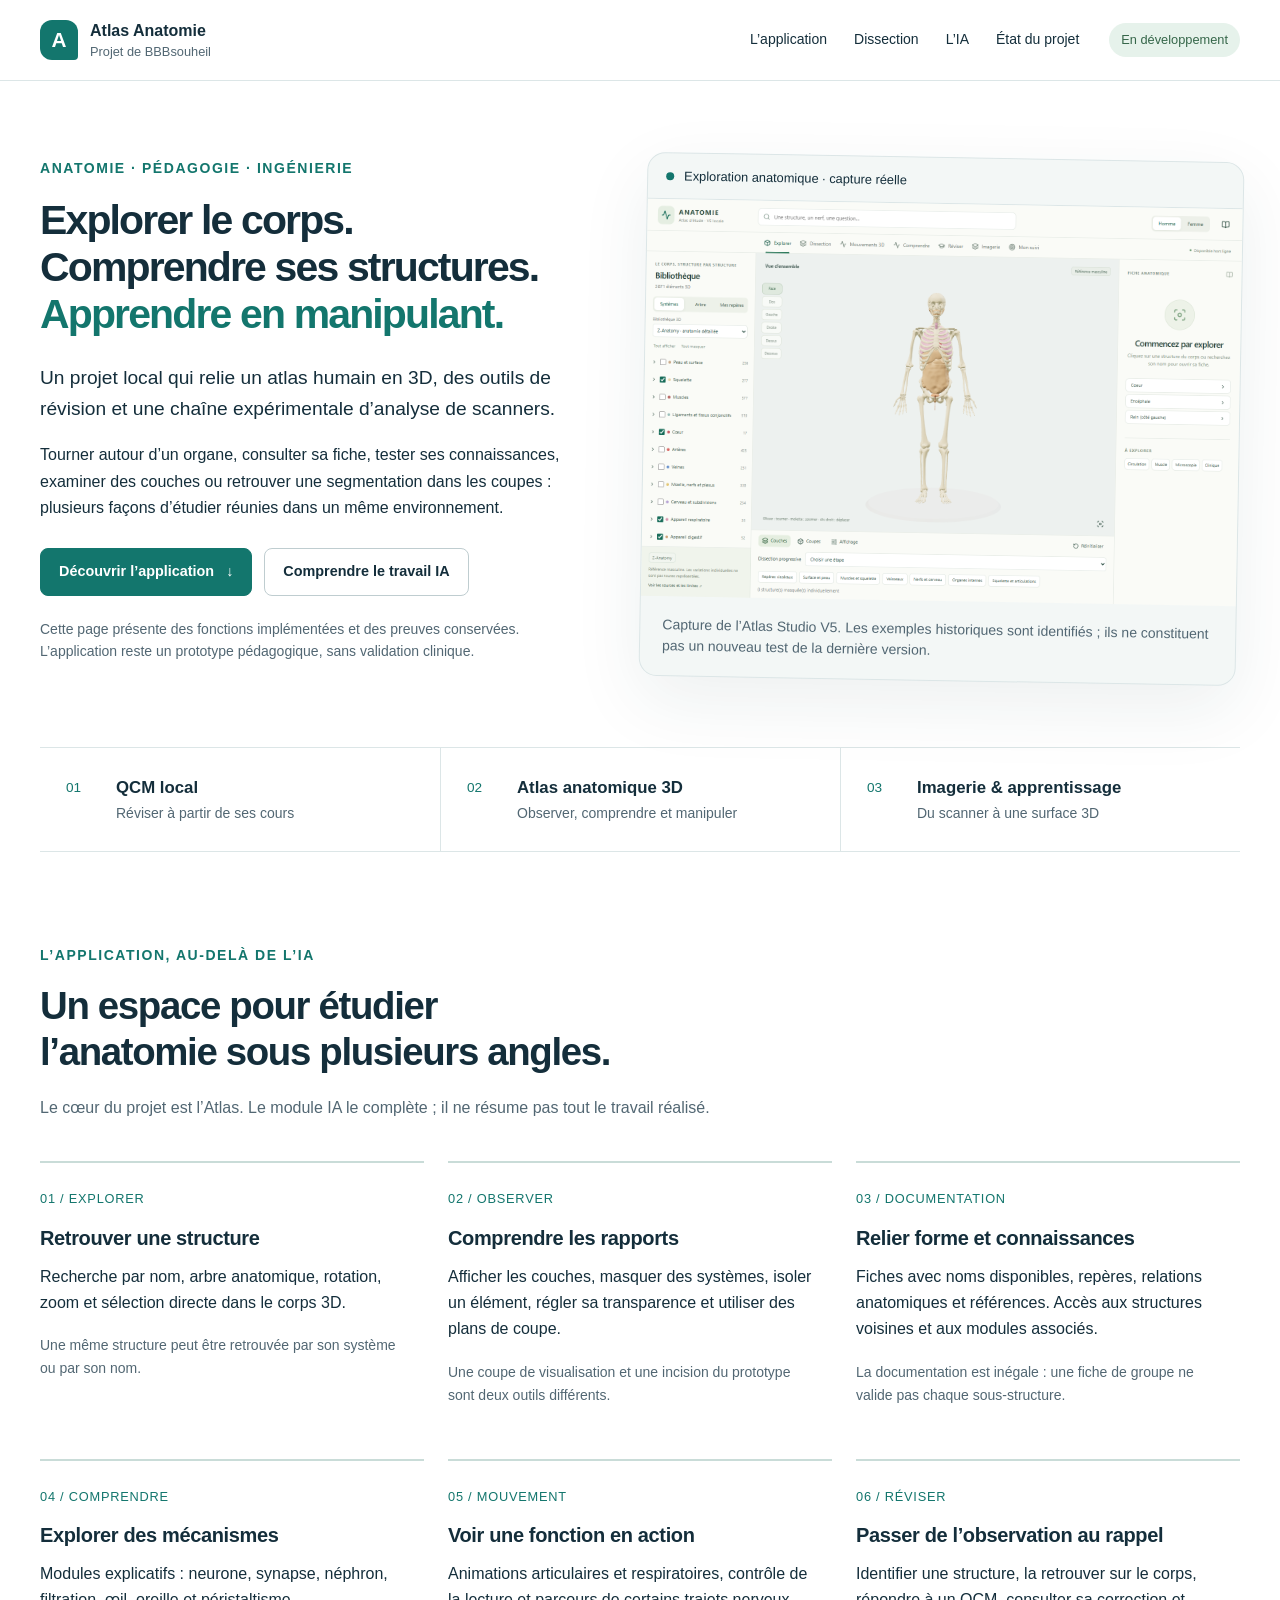
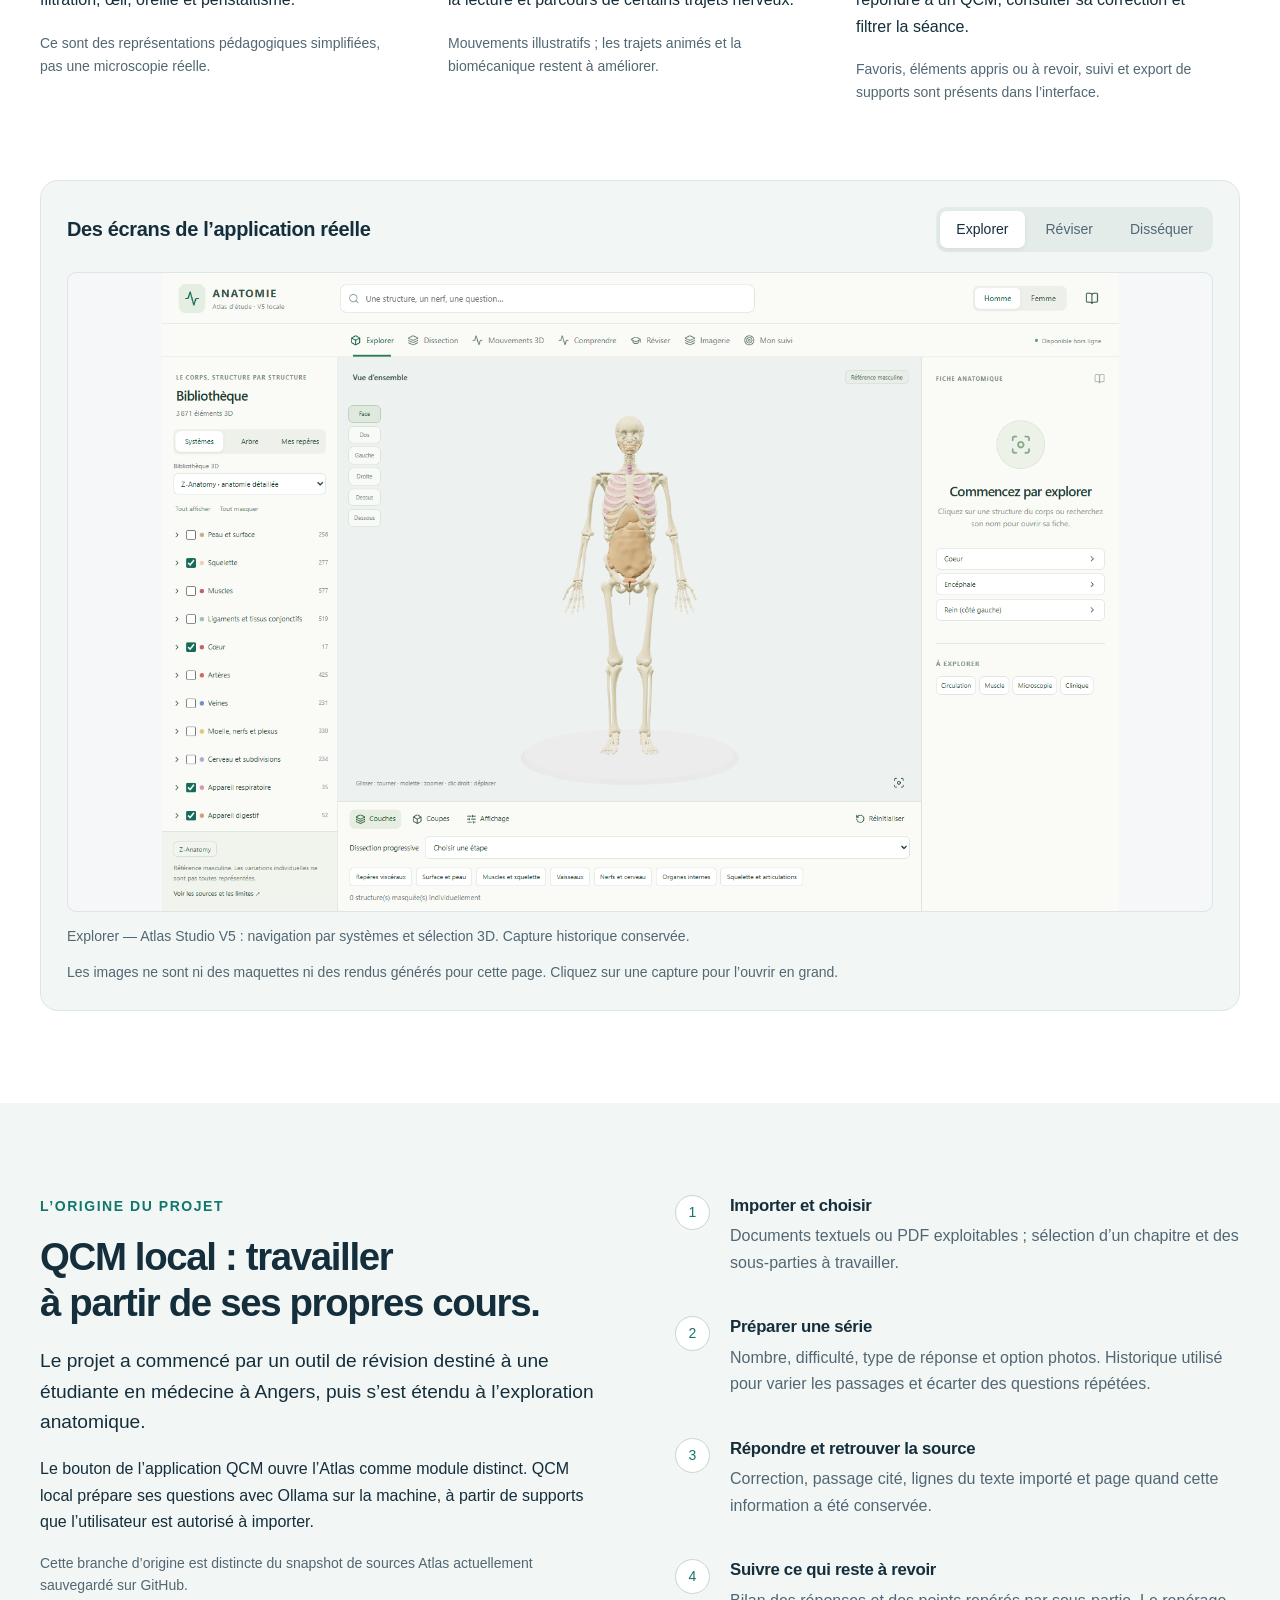
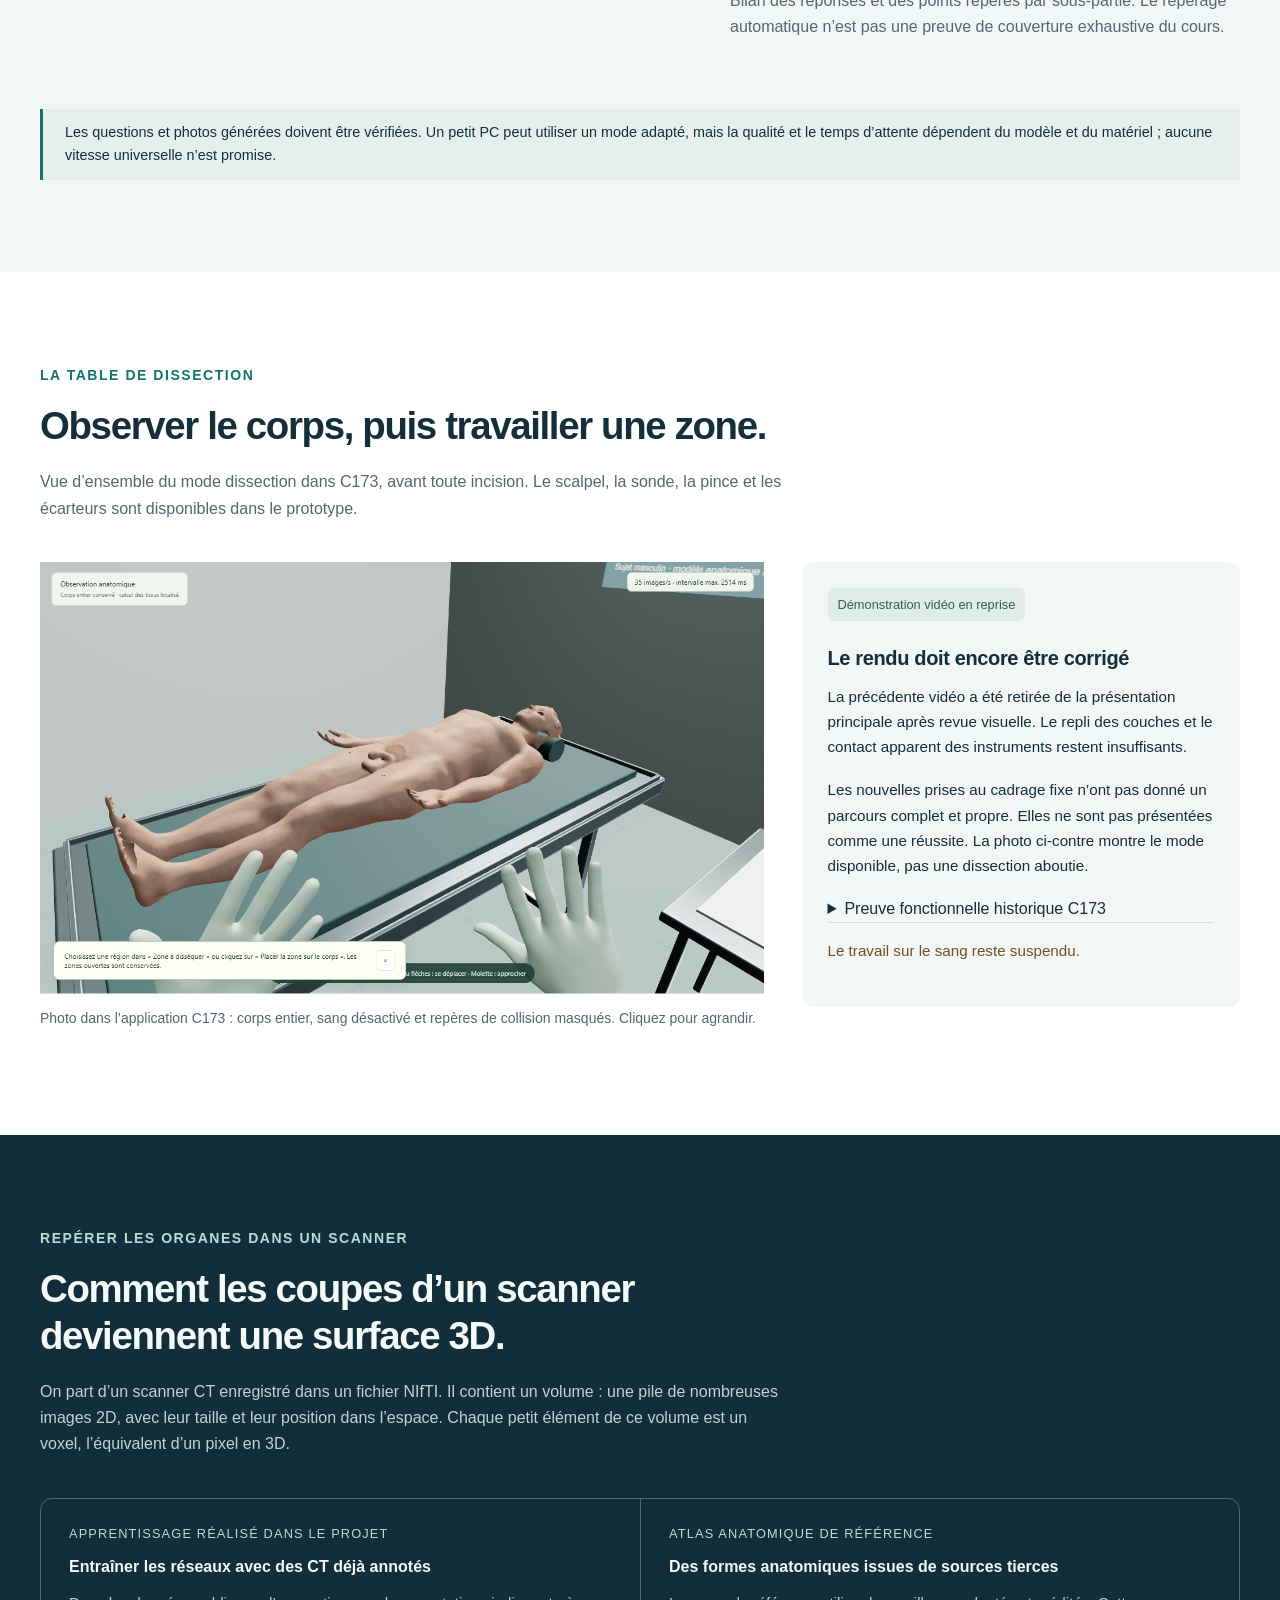
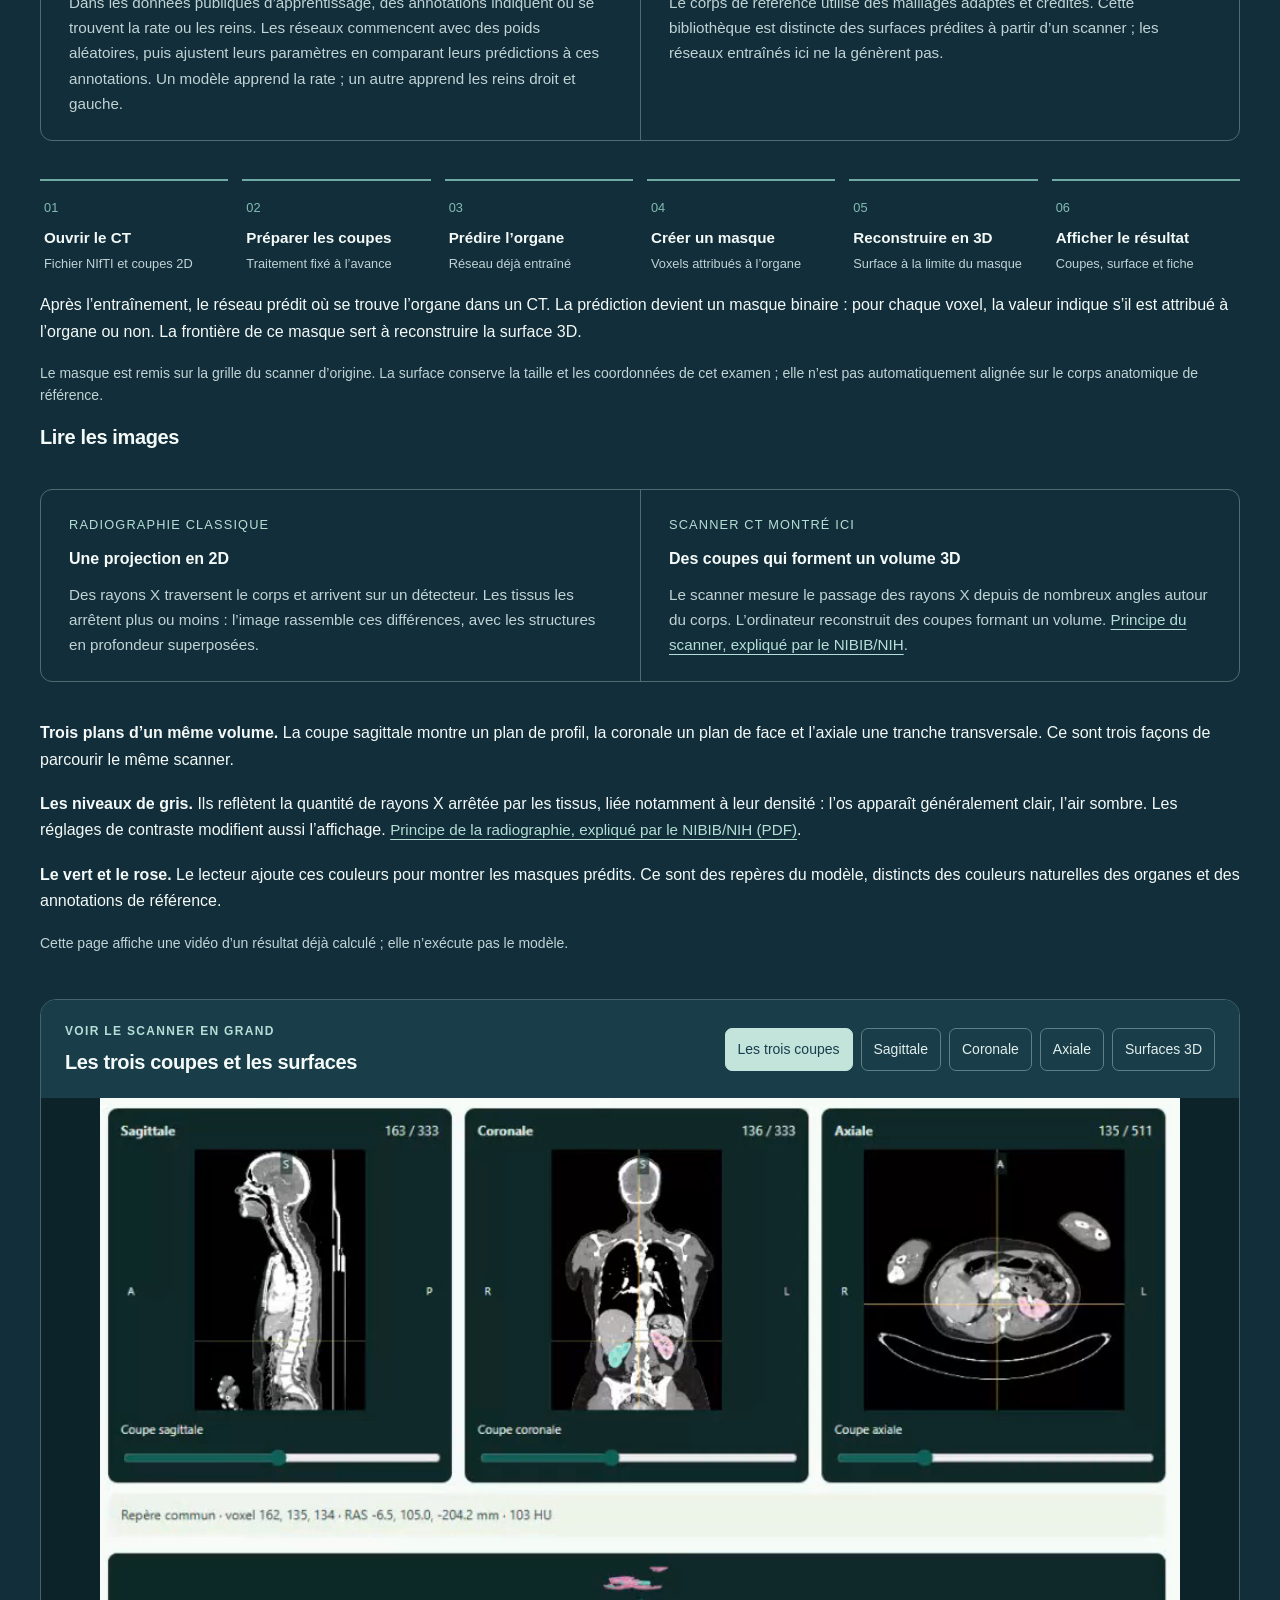
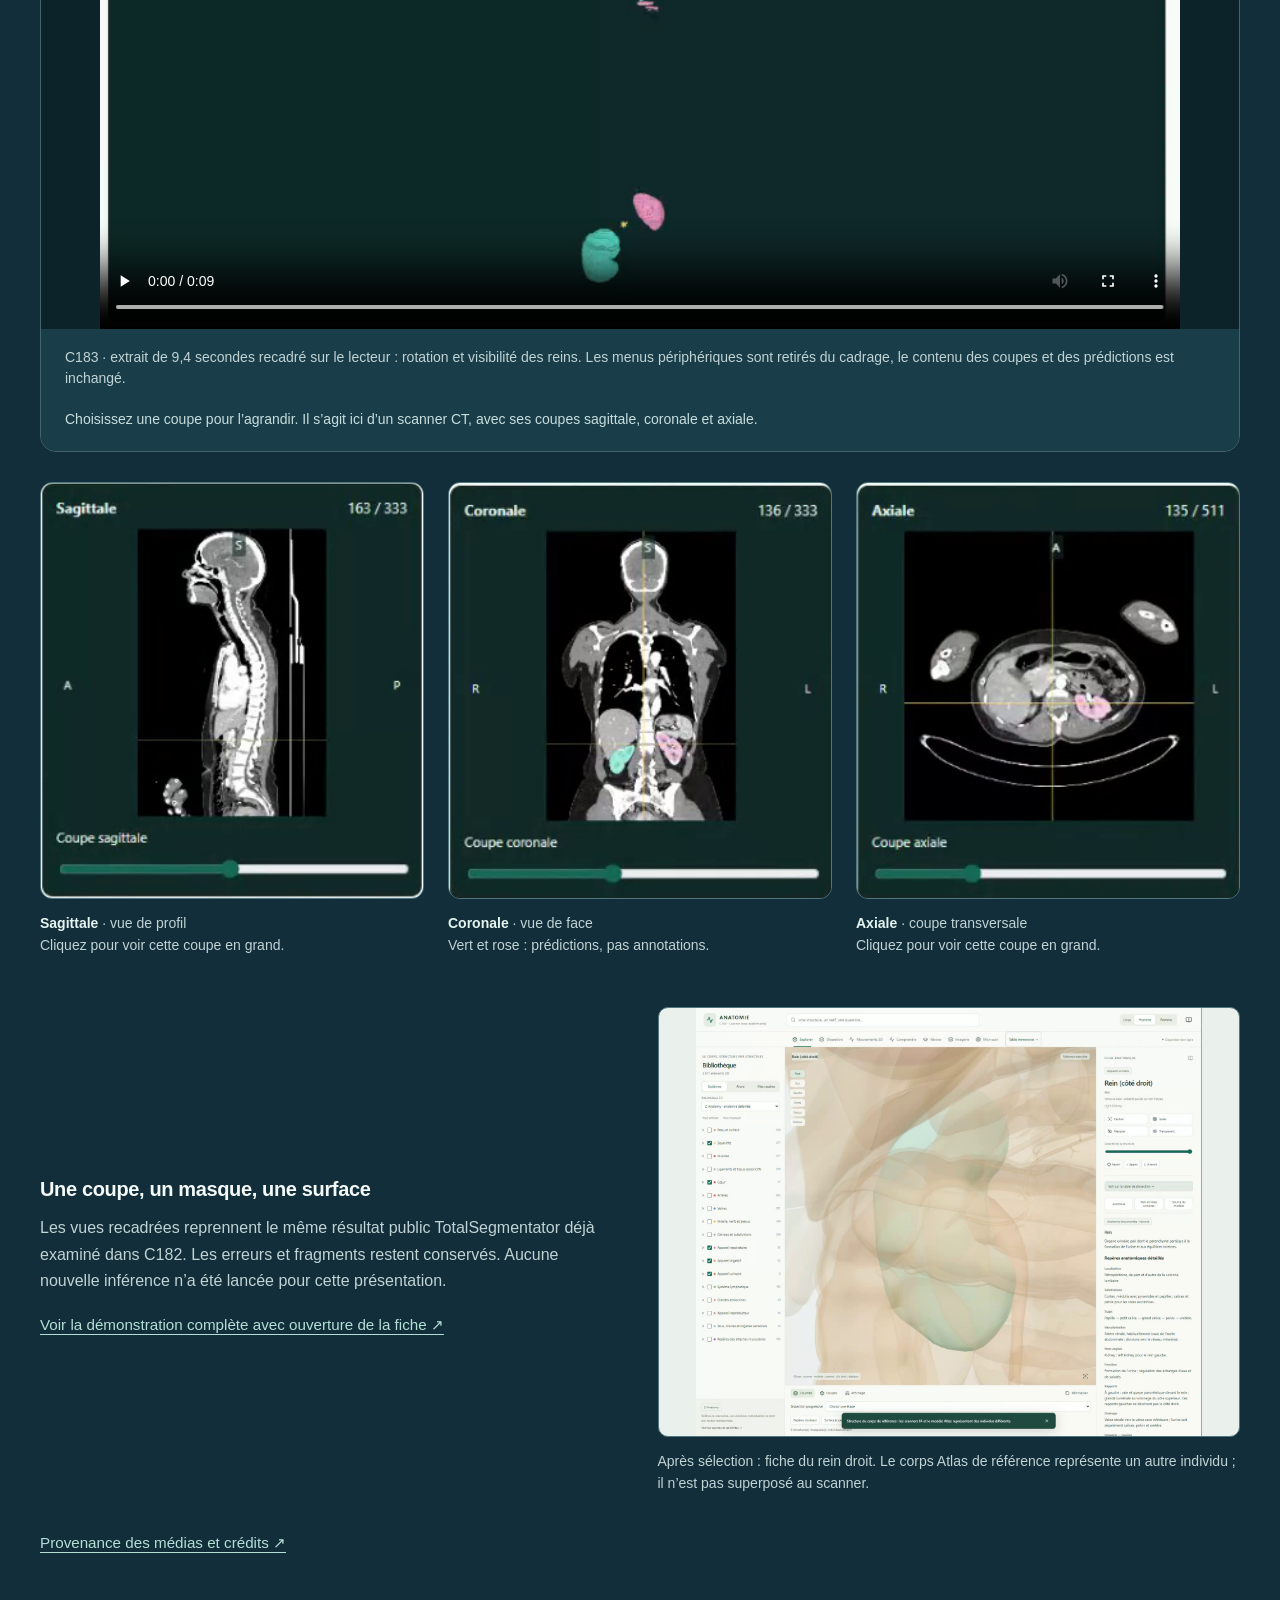
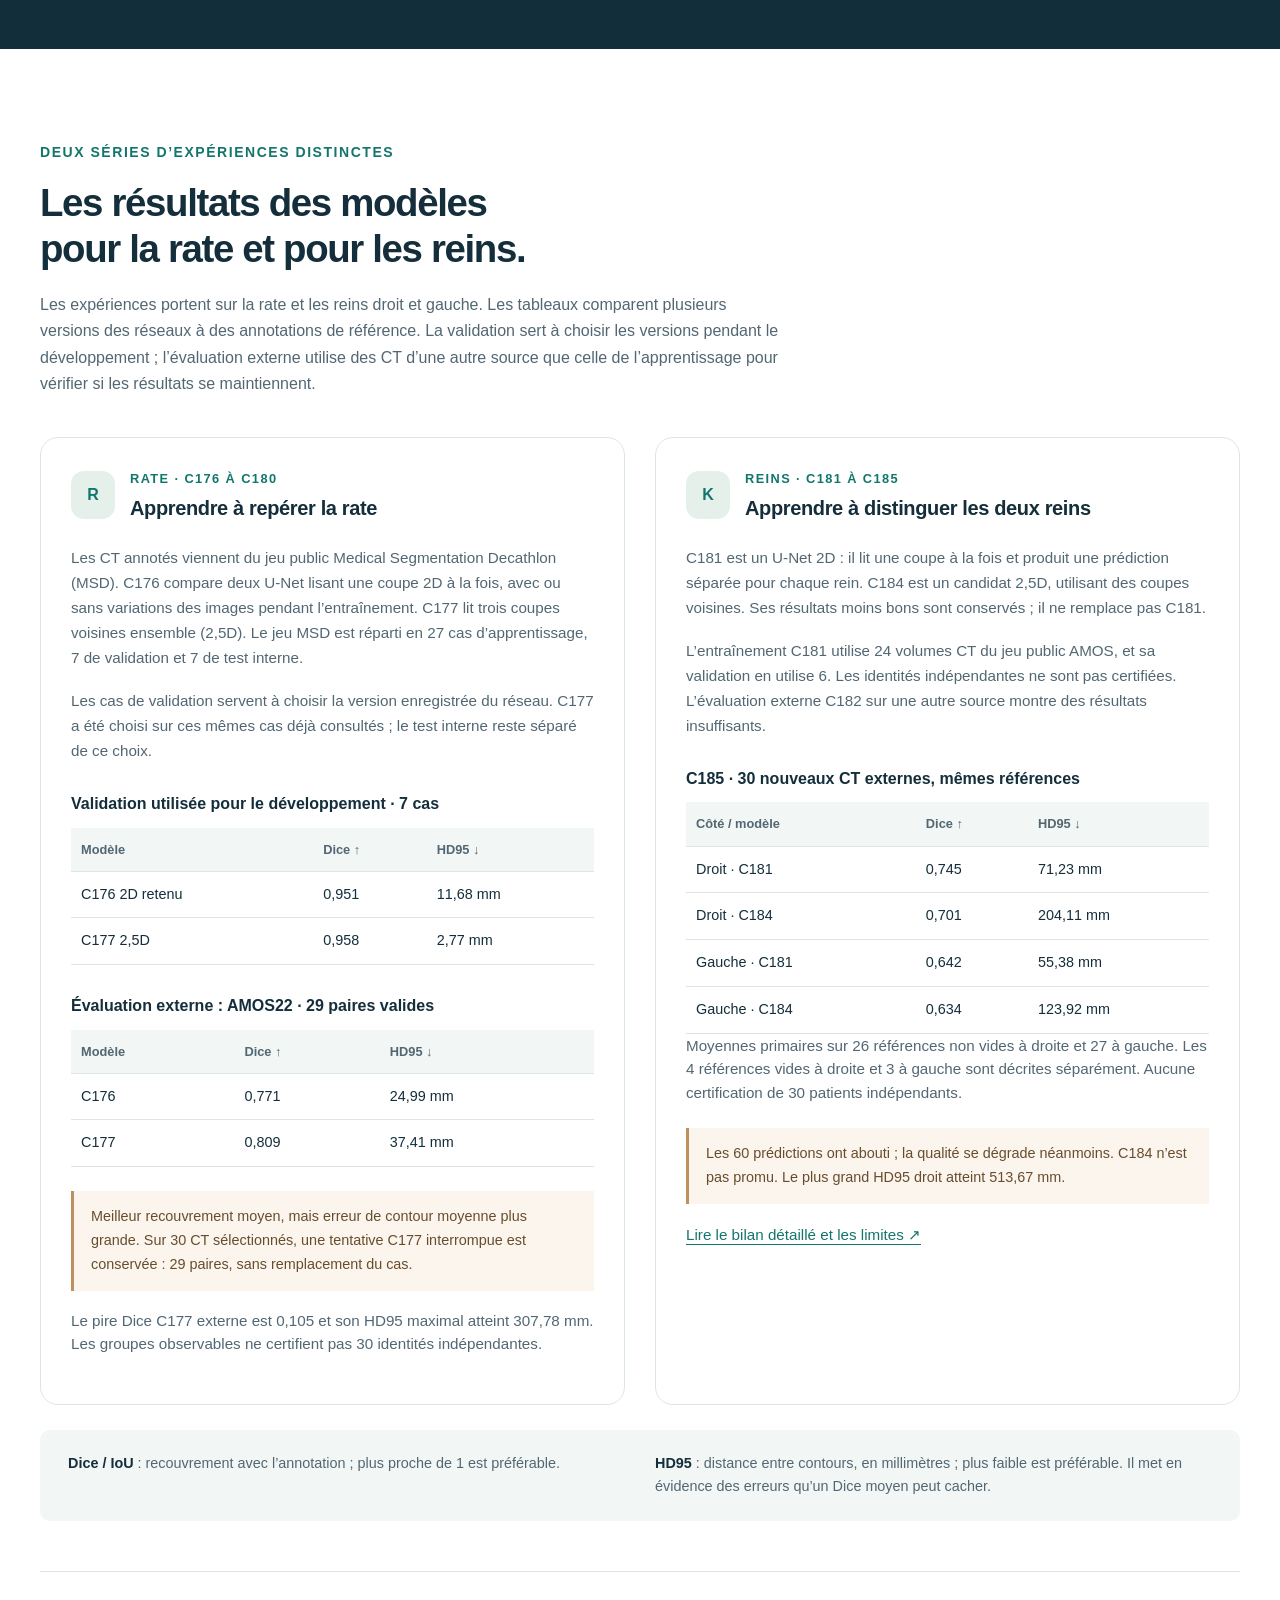
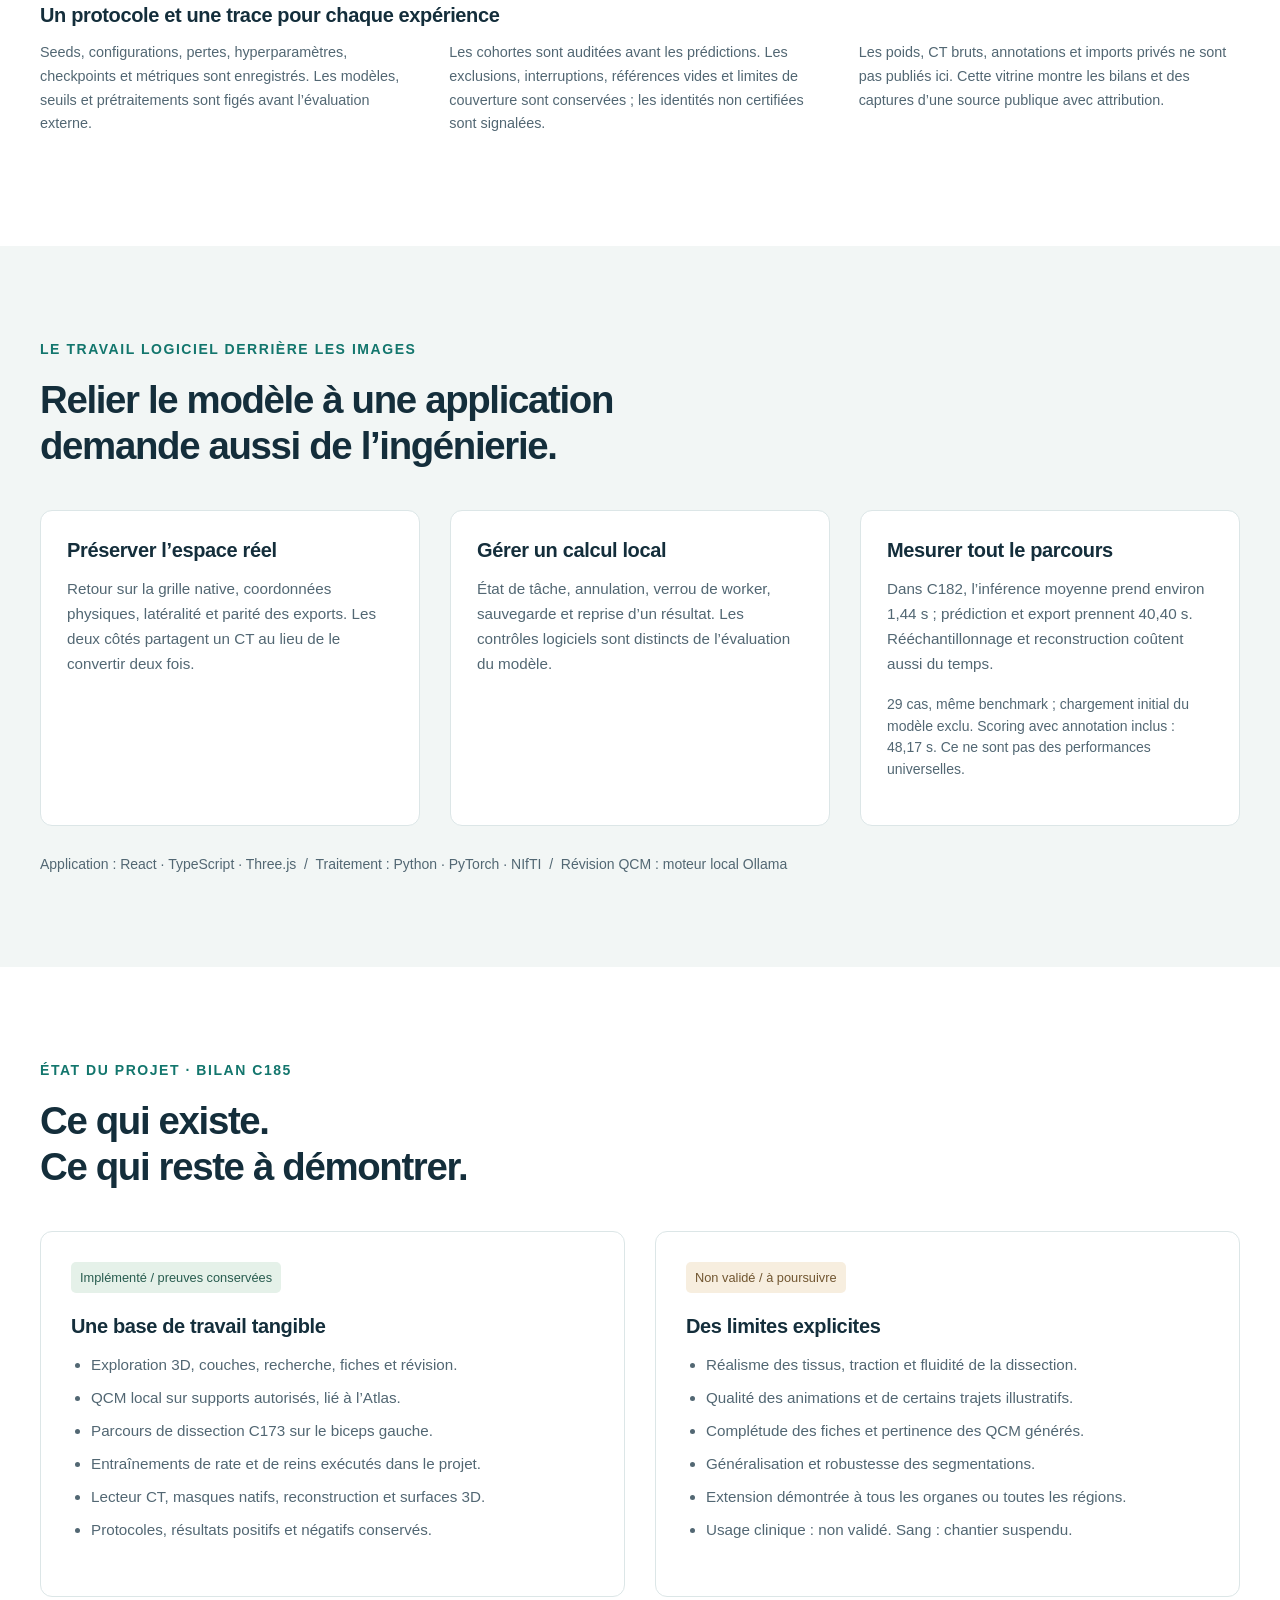
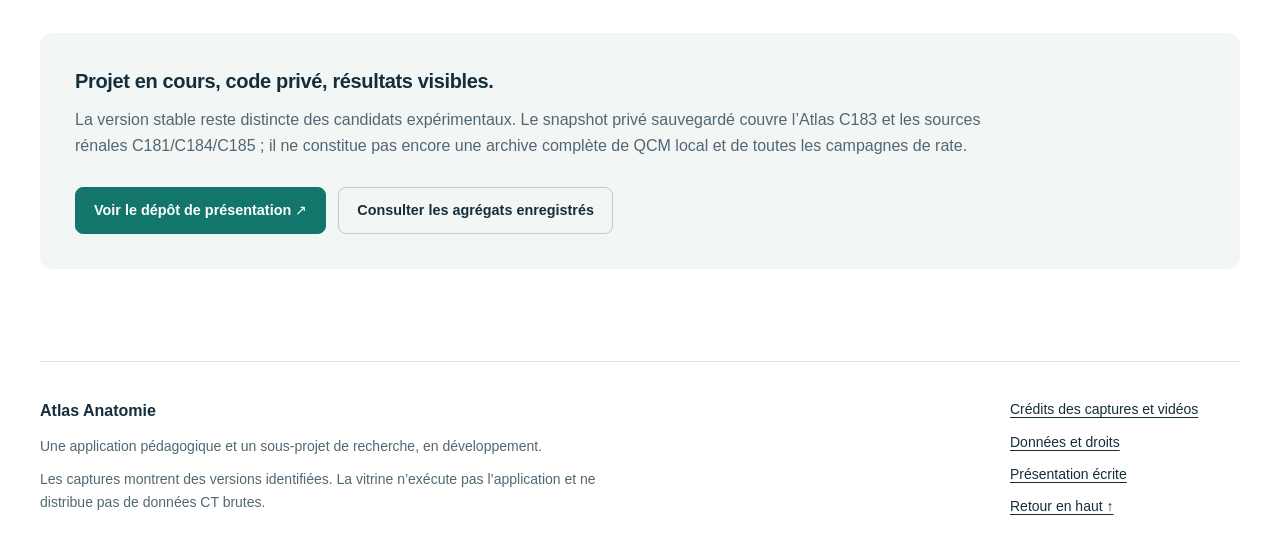
==== commit e6b96886: "Retirer la demonstration rejetee et montrer la table avant incision" ====
--- a/index.html
+++ b/index.html
@@ -1,123 +1,123 @@
-<!doctype html>
-<html lang="fr">
-<head>
-  <meta charset="utf-8">
-  <meta name="viewport" content="width=device-width, initial-scale=1">
-  <meta name="description" content="Atlas Anatomie : exploration 3D, révisions, prototype de dissection et segmentation médicale entraînée dans le projet. Démonstrations et résultats, avec leurs limites.">
-  <title>Atlas Anatomie — explorer, comprendre, apprendre</title>
-  <link rel="icon" href="favicon.svg" type="image/svg+xml">
-  <link rel="stylesheet" href="styles.css">
-  <script src="presentation.js" defer></script>
-</head>
-<body>
-<a class="skip" href="#contenu">Aller au contenu</a>
-<header class="topbar">
-  <a class="brand" href="#"><span class="brand-mark" aria-hidden="true">A</span><span>Atlas Anatomie<small>Projet de BBBsouheil</small></span></a>
-  <nav aria-label="Navigation principale"><a href="#application">L’application</a><a href="#dissection">Dissection</a><a href="#ia">L’IA</a><a href="#bilan">État du projet</a></nav>
-  <span class="status">En développement</span>
-</header>
-<main id="contenu">
-<section class="hero wrap">
-  <div class="hero-copy">
-    <p class="eyebrow">Anatomie · pédagogie · ingénierie</p>
-    <h1>Explorer le corps.<br>Comprendre ses structures.<br><em>Apprendre en manipulant.</em></h1>
-    <p class="lead">Un projet local qui relie un atlas humain en 3D, des outils de révision et une chaîne expérimentale d’analyse de scanners.</p>
-    <p>Tourner autour d’un organe, consulter sa fiche, tester ses connaissances, examiner des couches ou retrouver une segmentation dans les coupes : plusieurs façons d’étudier réunies dans un même environnement.</p>
-    <div class="actions"><a class="button primary" href="#application">Découvrir l’application <span aria-hidden="true">↓</span></a><a class="button" href="#ia">Comprendre le travail IA</a></div>
-    <p class="caption">Cette page présente des fonctions implémentées et des preuves conservées. L’application reste un prototype pédagogique, sans validation clinique.</p>
-  </div>
-  <figure class="hero-visual">
-    <div class="window-label"><span class="dot"></span> Exploration anatomique · capture réelle</div>
-    <a href="media/atlas-explorer.png" aria-label="Agrandir la capture de l’explorateur"><img src="media/atlas-explorer.png" width="1500" height="1000" alt="Interface réelle de l’Atlas : corps humain en 3D, systèmes anatomiques à gauche et fiches à droite."></a>
-    <figcaption>Capture de l’Atlas Studio V5. Les exemples historiques sont identifiés ; ils ne constituent pas un nouveau test de la dernière version.</figcaption>
-  </figure>
-</section>
-
-<div class="project-map wrap" aria-label="Les trois composantes du projet">
-  <a href="#qcm"><span>01</span><strong>QCM local</strong><small>Réviser à partir de ses cours</small></a>
-  <a href="#application"><span>02</span><strong>Atlas anatomique 3D</strong><small>Observer, comprendre et manipuler</small></a>
-  <a href="#ia"><span>03</span><strong>Imagerie & apprentissage</strong><small>Du scanner à une surface 3D</small></a>
-</div>
-
-<section id="application" class="section wrap">
-  <div class="section-heading"><p class="eyebrow">L’application, au-delà de l’IA</p><h2>Un espace pour étudier<br>l’anatomie sous plusieurs angles.</h2><p>Le cœur du projet est l’Atlas. Le module IA le complète ; il ne résume pas tout le travail réalisé.</p></div>
-  <div class="feature-grid">
-    <article><span class="feature-number">01 / EXPLORER</span><h3>Retrouver une structure</h3><p>Recherche par nom, arbre anatomique, rotation, zoom et sélection directe dans le corps 3D.</p><p class="detail">Une même structure peut être retrouvée par son système ou par son nom.</p></article>
-    <article><span class="feature-number">02 / OBSERVER</span><h3>Comprendre les rapports</h3><p>Afficher les couches, masquer des systèmes, isoler un élément, régler sa transparence et utiliser des plans de coupe.</p><p class="detail">Une coupe de visualisation et une incision du prototype sont deux outils différents.</p></article>
-    <article><span class="feature-number">03 / DOCUMENTATION</span><h3>Relier forme et connaissances</h3><p>Fiches avec noms disponibles, repères, relations anatomiques et références. Accès aux structures voisines et aux modules associés.</p><p class="detail">La documentation est inégale : une fiche de groupe ne valide pas chaque sous-structure.</p></article>
-    <article><span class="feature-number">04 / COMPRENDRE</span><h3>Explorer des mécanismes</h3><p>Modules explicatifs : neurone, synapse, néphron, filtration, œil, oreille et péristaltisme.</p><p class="detail">Ce sont des représentations pédagogiques simplifiées, pas une microscopie réelle.</p></article>
-    <article><span class="feature-number">05 / MOUVEMENT</span><h3>Voir une fonction en action</h3><p>Animations articulaires et respiratoires, contrôle de la lecture et parcours de certains trajets nerveux.</p><p class="detail">Mouvements illustratifs ; les trajets animés et la biomécanique restent à améliorer.</p></article>
-    <article><span class="feature-number">06 / RÉVISER</span><h3>Passer de l’observation au rappel</h3><p>Identifier une structure, la retrouver sur le corps, répondre à un QCM, consulter sa correction et filtrer la séance.</p><p class="detail">Favoris, éléments appris ou à revoir, suivi et export de supports sont présents dans l’interface.</p></article>
-  </div>
-  <div class="gallery">
-    <div class="gallery-head"><h3>Des écrans de l’application réelle</h3><div class="tabs" role="tablist" aria-label="Captures de l’application"><button id="tab-explorer" role="tab" aria-selected="true" aria-controls="capture-panel" data-view="explorer">Explorer</button><button id="tab-quiz" role="tab" aria-selected="false" aria-controls="capture-panel" tabindex="-1" data-view="quiz">Réviser</button><button id="tab-dissection" role="tab" aria-selected="false" aria-controls="capture-panel" tabindex="-1" data-view="dissection">Disséquer</button></div></div>
-    <figure id="capture-panel" role="tabpanel" aria-labelledby="tab-explorer"><a id="capture-link" href="media/atlas-explorer.png" aria-label="Agrandir la capture affichée"><img id="capture-image" src="media/atlas-explorer.png" width="1500" height="1000" alt="Exploration du corps et navigation par systèmes dans l’Atlas Studio V5."></a><figcaption id="capture-caption">Explorer — Atlas Studio V5 : navigation par systèmes et sélection 3D. Capture historique conservée.</figcaption></figure>
-    <p class="caption">Les images ne sont ni des maquettes ni des rendus générés pour cette page. Cliquez sur une capture pour l’ouvrir en grand.</p>
-  </div>
-</section>
-
-<section id="qcm" class="section soft">
-  <div class="wrap two-columns">
-    <div><p class="eyebrow">L’origine du projet</p><h2>QCM local : travailler<br>à partir de ses propres cours.</h2><p class="lead">Le projet a commencé par un outil de révision destiné à une étudiante en médecine à Angers, puis s’est étendu à l’exploration anatomique.</p><p>Le bouton de l’application QCM ouvre l’Atlas comme module distinct. QCM local prépare ses questions avec Ollama sur la machine, à partir de supports que l’utilisateur est autorisé à importer.</p><p class="caption">Cette branche d’origine est distincte du snapshot de sources Atlas actuellement sauvegardé sur GitHub.</p></div>
-    <div class="steps-list"><article><span>1</span><div><h3>Importer et choisir</h3><p>Documents textuels ou PDF exploitables ; sélection d’un chapitre et des sous-parties à travailler.</p></div></article><article><span>2</span><div><h3>Préparer une série</h3><p>Nombre, difficulté, type de réponse et option photos. Historique utilisé pour varier les passages et écarter des questions répétées.</p></div></article><article><span>3</span><div><h3>Répondre et retrouver la source</h3><p>Correction, passage cité, lignes du texte importé et page quand cette information a été conservée.</p></div></article><article><span>4</span><div><h3>Suivre ce qui reste à revoir</h3><p>Bilan des réponses et des points repérés par sous-partie. Le repérage automatique n’est pas une preuve de couverture exhaustive du cours.</p></div></article></div>
-  </div>
-  <div class="wrap note">Les questions et photos générées doivent être vérifiées. Un petit PC peut utiliser un mode adapté, mais la qualité et le temps d’attente dépendent du modèle et du matériel ; aucune vitesse universelle n’est promise.</div>
-</section>
-
-<section id="dissection" class="section wrap">
-  <div class="section-heading"><p class="eyebrow">Manipuler les tissus dans l’application</p><h2>Du corps entier à l’incision du biceps.</h2><p>La vidéo suit le bras gauche : repérer la zone sur le corps, inciser au scalpel, décoller les couches, tirer les tissus puis maintenir l’ouverture. Les gestes sont enregistrés dans C173, avec les repères de collision masqués.</p></div>
-  <div class="video-layout">
-    <figure><video id="dissection-video" controls preload="metadata" playsinline poster="media/dissection-live-body.png" aria-label="Démonstration continue : corps entier, scalpel et tissus en mouvement"><source src="media/dissection-live-c173.webm" type="video/webm"><p><a href="media/dissection-live-c173.webm">Ouvrir la démonstration continue</a></p></video><div class="demo-controls"><strong id="dissection-step" aria-live="off">Le corps entier sur la table</strong><label>Vitesse <select id="dissection-speed" aria-label="Vitesse de la démonstration"><option value="1.5" selected>Rapide · ×1,5</option><option value="1">Normale · ×1</option></select></label></div><div id="dissection-chapters" class="chapter-buttons" role="group" aria-label="Aller à une étape de dissection"></div><figcaption>C173 · prise continue de gestes réels dans l’application : le scalpel avance, la pince tire puis relâche les tissus et les écarteurs maintiennent l’ouverture. Lecture rapide à ×1,5 ; choisissez ×1 pour observer le mouvement à sa vitesse enregistrée. Ce parcours va jusqu’à une petite incision du biceps ; il ne valide pas la dissection de tout le corps.</figcaption><details class="original-proof"><summary>Les enregistrements précédents</summary><p>Le montage de 19 secondes ne montrait que des états. Il est remplacé ici par des gestes en mouvement. Le premier test complet de 3 min 55 activait les repères violets de collision et de support : ces traits ne représentent pas des fibres anatomiques.</p><a href="media/dissection-c173.webm">Consulter le test historique complet, avec diagnostic</a></details></figure>
-    <div class="context-card"><span class="pill">Parcours du bras gauche · C173</span><h3>À quoi servent les outils ?</h3><ol><li><strong>Scalpel :</strong> tracer l’incision en U, puis la petite coupe du biceps.</li><li><strong>Sonde :</strong> libérer les attaches entre les couches.</li><li><strong>Pince :</strong> soulever temporairement le tissu, puis relâcher la traction au lâcher.</li><li><strong>Écarteur :</strong> garder le tissu écarté pendant les gestes suivants.</li></ol><p>Vous voyez successivement la peau, la graisse, le fascia — une couche qui recouvre le muscle — puis le biceps. Aucune couche n’est masquée pour forcer l’accès.</p><h3>Ce rendu reste un prototype</h3><p>Les tissus et leurs déformations restent illustratifs. Cette nouvelle vidéo présente les mouvements existants ; elle ne constitue pas une amélioration de leur réalisme.</p><details><summary>Tests historiques conservés</summary><p>Annulation, rétablissement et sauvegarde/reprise sont consignés dans le bilan C173. Le test original rapportait environ 27,7 FPS et une pause de 583 ms ; ces mesures ne sont pas celles de cette capture.</p></details><p class="suspended">Le travail sur le sang reste suspendu.</p></div>
-  </div>
-</section>
-
-<section id="ia" class="section dark">
-  <div class="wrap">
-    <div class="section-heading"><p class="eyebrow">Repérer les organes dans un scanner</p><h2>Comment les coupes d’un scanner<br>deviennent une surface 3D.</h2><p>On part d’un scanner CT enregistré dans un fichier NIfTI. Il contient un volume : une pile de nombreuses images 2D, avec leur taille et leur position dans l’espace. Chaque petit élément de ce volume est un voxel, l’équivalent d’un pixel en 3D.</p></div>
-    <div class="distinction"><div><span>Apprentissage réalisé dans le projet</span><strong>Entraîner les réseaux avec des CT déjà annotés</strong><p>Dans les données publiques d’apprentissage, des annotations indiquent où se trouvent la rate ou les reins. Les réseaux commencent avec des poids aléatoires, puis ajustent leurs paramètres en comparant leurs prédictions à ces annotations. Un modèle apprend la rate ; un autre apprend les reins droit et gauche.</p></div><div><span>Atlas anatomique de référence</span><strong>Des formes anatomiques issues de sources tierces</strong><p>Le corps de référence utilise des maillages adaptés et crédités. Cette bibliothèque est distincte des surfaces prédites à partir d’un scanner ; les réseaux entraînés ici ne la génèrent pas.</p></div></div>
-    <div class="pipeline" aria-label="Du scanner au résultat affiché"><ol><li><strong>Ouvrir le CT</strong><span>Fichier NIfTI et coupes 2D</span></li><li><strong>Préparer les coupes</strong><span>Traitement fixé à l’avance</span></li><li><strong>Prédire l’organe</strong><span>Réseau déjà entraîné</span></li><li><strong>Créer un masque</strong><span>Voxels attribués à l’organe</span></li><li><strong>Reconstruire en 3D</strong><span>Surface à la limite du masque</span></li><li><strong>Afficher le résultat</strong><span>Coupes, surface et fiche</span></li></ol></div>
-    <p>Après l’entraînement, le réseau prédit où se trouve l’organe dans un CT. La prédiction devient un masque binaire : pour chaque voxel, la valeur indique s’il est attribué à l’organe ou non. La frontière de ce masque sert à reconstruire la surface 3D.</p>
-    <p class="caption">Le masque est remis sur la grille du scanner d’origine. La surface conserve la taille et les coordonnées de cet examen ; elle n’est pas automatiquement alignée sur le corps anatomique de référence.</p>
-    <aside id="lire-images" aria-labelledby="lire-images-title">
-      <h3 id="lire-images-title">Lire les images</h3>
-      <div class="distinction"><div><span>Radiographie classique</span><strong>Une projection en 2D</strong><p>Des rayons X traversent le corps et arrivent sur un détecteur. Les tissus les arrêtent plus ou moins : l’image rassemble ces différences, avec les structures en profondeur superposées.</p></div><div><span>Scanner CT montré ici</span><strong>Des coupes qui forment un volume 3D</strong><p>Le scanner mesure le passage des rayons X depuis de nombreux angles autour du corps. L’ordinateur reconstruit des coupes formant un volume. <a class="text-link" href="https://www.nibib.nih.gov/science-education/science-topics/computed-tomography-ct">Principe du scanner, expliqué par le NIBIB/NIH</a>.</p></div></div>
-      <p><strong>Trois plans d’un même volume.</strong> La coupe sagittale montre un plan de profil, la coronale un plan de face et l’axiale une tranche transversale. Ce sont trois façons de parcourir le même scanner.</p>
-      <p><strong>Les niveaux de gris.</strong> Ils reflètent la quantité de rayons X arrêtée par les tissus, liée notamment à leur densité : l’os apparaît généralement clair, l’air sombre. Les réglages de contraste modifient aussi l’affichage. <a class="text-link" href="https://www.nibib.nih.gov/sites/default/files/2022-04/Fact-Sheet-X-ray.pdf">Principe de la radiographie, expliqué par le NIBIB/NIH (PDF)</a>.</p>
-      <p><strong>Le vert et le rose.</strong> Le lecteur ajoute ces couleurs pour montrer les masques prédits. Ce sont des repères du modèle, distincts des couleurs naturelles des organes et des annotations de référence.</p>
-      <p class="caption">Cette page affiche une vidéo d’un résultat déjà calculé ; elle n’exécute pas le modèle.</p>
-    </aside>
-    <div class="scan-workbench imaging-demo">
-      <div class="scan-toolbar"><div><span class="eyebrow">Voir le scanner en grand</span><h3 id="scan-title">Les trois coupes et les surfaces</h3></div><div class="scan-tabs" role="group" aria-label="Choisir le cadrage de la vidéo du scanner"><button data-scan="overview" aria-pressed="true">Les trois coupes</button><button data-scan="sagittal" aria-pressed="false">Sagittale</button><button data-scan="coronal" aria-pressed="false">Coronale</button><button data-scan="axial" aria-pressed="false">Axiale</button><button data-scan="surface" aria-pressed="false">Surfaces 3D</button></div></div>
-      <figure><div id="scan-stage" class="scan-stage" data-view="overview"><video id="scan-video" controls preload="metadata" playsinline aria-label="Scanner CT C183, cadrage agrandi"><source id="scan-source" src="media/scanner-overview-zoom.webm" type="video/webm"><p><a href="media/scanner-overview-zoom.webm">Ouvrir la vidéo agrandie</a></p></video></div><figcaption id="scan-caption">C183 · extrait de 9,4 secondes recadré sur le lecteur : rotation et visibilité des reins. Les menus périphériques sont retirés du cadrage, le contenu des coupes et des prédictions est inchangé.</figcaption></figure>
-      <p class="scan-hint">Choisissez une coupe pour l’agrandir. Il s’agit ici d’un scanner CT, avec ses coupes sagittale, coronale et axiale.</p>
-    </div>
-    <div class="slice-grid" aria-label="Captures des coupes du scanner"><figure><button class="slice-preview sagittal" data-enlarge="sagittal" aria-label="Agrandir la coupe sagittale"><img src="media/scanner-initial-c183.png" alt="Coupe sagittale du scanner public utilisé dans C183."></button><figcaption><strong>Sagittale</strong> · vue de profil<br>Cliquez pour voir cette coupe en grand.</figcaption></figure><figure><button class="slice-preview coronal" data-enlarge="coronal" aria-label="Agrandir la coupe coronale"><img src="media/scanner-initial-c183.png" alt="Coupe coronale, avec les prédictions rénales colorées."></button><figcaption><strong>Coronale</strong> · vue de face<br>Vert et rose : prédictions, pas annotations.</figcaption></figure><figure><button class="slice-preview axial" data-enlarge="axial" aria-label="Agrandir la coupe axiale"><img src="media/scanner-initial-c183.png" alt="Coupe axiale du scanner avec les prédictions rénales."></button><figcaption><strong>Axiale</strong> · coupe transversale<br>Cliquez pour voir cette coupe en grand.</figcaption></figure></div>
-    <div class="imaging-notes"><div><h3>Une coupe, un masque, une surface</h3><p>Les vues recadrées reprennent le même résultat public TotalSegmentator déjà examiné dans C182. Les erreurs et fragments restent conservés. Aucune nouvelle inférence n’a été lancée pour cette présentation.</p><a class="text-link" href="media/scanner-c183.webm">Voir la démonstration complète avec ouverture de la fiche ↗</a></div><figure><a href="media/scanner-fiche-c183.png"><img src="media/scanner-fiche-c183.png" alt="Fiche du rein droit et structure de référence de l’Atlas, ouvertes depuis le lecteur C183."></a><figcaption>Après sélection : fiche du rein droit. Le corps Atlas de référence représente un autre individu ; il n’est pas superposé au scanner.</figcaption></figure></div>
-    <a class="text-link" href="MEDIA_ATTRIBUTIONS.md">Provenance des médias et crédits ↗</a>
-  </div>
-</section>
-
-<section id="experiences" class="section wrap">
-  <div class="section-heading"><p class="eyebrow">Deux séries d’expériences distinctes</p><h2>Les résultats des modèles<br>pour la rate et pour les reins.</h2><p>Les expériences portent sur la rate et les reins droit et gauche. Les tableaux comparent plusieurs versions des réseaux à des annotations de référence. La validation sert à choisir les versions pendant le développement ; l’évaluation externe utilise des CT d’une autre source que celle de l’apprentissage pour vérifier si les résultats se maintiennent.</p></div>
-  <div class="research-grid">
-    <article class="research-card"><div class="research-title"><span class="organ-mark" aria-hidden="true">R</span><div><p class="eyebrow">Rate · C176 à C180</p><h3>Apprendre à repérer la rate</h3></div></div><p>Les CT annotés viennent du jeu public Medical Segmentation Decathlon (MSD). C176 compare deux U-Net lisant une coupe 2D à la fois, avec ou sans variations des images pendant l’entraînement. C177 lit trois coupes voisines ensemble (2,5D). Le jeu MSD est réparti en 27 cas d’apprentissage, 7 de validation et 7 de test interne.</p><p>Les cas de validation servent à choisir la version enregistrée du réseau. C177 a été choisi sur ces mêmes cas déjà consultés ; le test interne reste séparé de ce choix.</p><h4>Validation utilisée pour le développement · 7 cas</h4><div class="table-scroll"><table><thead><tr><th>Modèle</th><th>Dice ↑</th><th>HD95 ↓</th></tr></thead><tbody><tr><th>C176 2D retenu</th><td>0,951</td><td>11,68 mm</td></tr><tr><th>C177 2,5D</th><td>0,958</td><td>2,77 mm</td></tr></tbody></table></div><h4>Évaluation externe : AMOS22 · 29 paires valides</h4><div class="table-scroll"><table><thead><tr><th>Modèle</th><th>Dice ↑</th><th>HD95 ↓</th></tr></thead><tbody><tr><th>C176</th><td>0,771</td><td>24,99 mm</td></tr><tr><th>C177</th><td>0,809</td><td>37,41 mm</td></tr></tbody></table></div><p class="result-note">Meilleur recouvrement moyen, mais erreur de contour moyenne plus grande. Sur 30 CT sélectionnés, une tentative C177 interrompue est conservée : 29 paires, sans remplacement du cas.</p><p class="caption">Le pire Dice C177 externe est 0,105 et son HD95 maximal atteint 307,78 mm. Les groupes observables ne certifient pas 30 identités indépendantes.</p></article>
-    <article class="research-card"><div class="research-title"><span class="organ-mark" aria-hidden="true">K</span><div><p class="eyebrow">Reins · C181 à C185</p><h3>Apprendre à distinguer les deux reins</h3></div></div><p>C181 est un U-Net 2D : il lit une coupe à la fois et produit une prédiction séparée pour chaque rein. C184 est un candidat 2,5D, utilisant des coupes voisines. Ses résultats moins bons sont conservés ; il ne remplace pas C181.</p><p>L’entraînement C181 utilise 24 volumes CT du jeu public AMOS, et sa validation en utilise 6. Les identités indépendantes ne sont pas certifiées. L’évaluation externe C182 sur une autre source montre des résultats insuffisants.</p><h4>C185 · 30 nouveaux CT externes, mêmes références</h4><div class="table-scroll"><table><thead><tr><th>Côté / modèle</th><th>Dice ↑</th><th>HD95 ↓</th></tr></thead><tbody><tr><th>Droit · C181</th><td>0,745</td><td>71,23 mm</td></tr><tr><th>Droit · C184</th><td>0,701</td><td>204,11 mm</td></tr><tr><th>Gauche · C181</th><td>0,642</td><td>55,38 mm</td></tr><tr><th>Gauche · C184</th><td>0,634</td><td>123,92 mm</td></tr></tbody></table></div><p class="caption">Moyennes primaires sur 26 références non vides à droite et 27 à gauche. Les 4 références vides à droite et 3 à gauche sont décrites séparément. Aucune certification de 30 patients indépendants.</p><p class="result-note">Les 60 prédictions ont abouti ; la qualité se dégrade néanmoins. C184 n’est pas promu. Le plus grand HD95 droit atteint 513,67 mm.</p><a class="text-link" href="RESULTATS_IA_DETAILS.md">Lire le bilan détaillé et les limites ↗</a></article>
-  </div>
-  <div class="metric-guide"><p><strong>Dice / IoU</strong> : recouvrement avec l’annotation ; plus proche de 1 est préférable.</p><p><strong>HD95</strong> : distance entre contours, en millimètres ; plus faible est préférable. Il met en évidence des erreurs qu’un Dice moyen peut cacher.</p></div>
-  <div class="methods"><h3>Un protocole et une trace pour chaque expérience</h3><div><p>Seeds, configurations, pertes, hyperparamètres, checkpoints et métriques sont enregistrés. Les modèles, seuils et prétraitements sont figés avant l’évaluation externe.</p><p>Les cohortes sont auditées avant les prédictions. Les exclusions, interruptions, références vides et limites de couverture sont conservées ; les identités non certifiées sont signalées.</p><p>Les poids, CT bruts, annotations et imports privés ne sont pas publiés ici. Cette vitrine montre les bilans et des captures d’une source publique avec attribution.</p></div></div>
-</section>
-
-<section id="ingenierie" class="section soft">
-  <div class="wrap"><div class="section-heading"><p class="eyebrow">Le travail logiciel derrière les images</p><h2>Relier le modèle à une application<br>demande aussi de l’ingénierie.</h2></div><div class="engineering-grid"><article><h3>Préserver l’espace réel</h3><p>Retour sur la grille native, coordonnées physiques, latéralité et parité des exports. Les deux côtés partagent un CT au lieu de le convertir deux fois.</p></article><article><h3>Gérer un calcul local</h3><p>État de tâche, annulation, verrou de worker, sauvegarde et reprise d’un résultat. Les contrôles logiciels sont distincts de l’évaluation du modèle.</p></article><article><h3>Mesurer tout le parcours</h3><p>Dans C182, l’inférence moyenne prend environ 1,44 s ; prédiction et export prennent 40,40 s. Rééchantillonnage et reconstruction coûtent aussi du temps.</p><p class="caption">29 cas, même benchmark ; chargement initial du modèle exclu. Scoring avec annotation inclus : 48,17 s. Ce ne sont pas des performances universelles.</p></article></div><p class="caption tech-stack">Application : React · TypeScript · Three.js &nbsp;/&nbsp; Traitement : Python · PyTorch · NIfTI &nbsp;/&nbsp; Révision QCM : moteur local Ollama</p></div>
-</section>
-
-<section id="bilan" class="section wrap">
-  <div class="section-heading"><p class="eyebrow">État du projet · bilan C185</p><h2>Ce qui existe.<br>Ce qui reste à démontrer.</h2></div>
-  <div class="state-grid"><article><span class="state-label">Implémenté / preuves conservées</span><h3>Une base de travail tangible</h3><ul><li>Exploration 3D, couches, recherche, fiches et révision.</li><li>QCM local sur supports autorisés, lié à l’Atlas.</li><li>Parcours de dissection C173 sur le biceps gauche.</li><li>Entraînements de rate et de reins exécutés dans le projet.</li><li>Lecteur CT, masques natifs, reconstruction et surfaces 3D.</li><li>Protocoles, résultats positifs et négatifs conservés.</li></ul></article><article><span class="state-label amber">Non validé / à poursuivre</span><h3>Des limites explicites</h3><ul><li>Réalisme des tissus, traction et fluidité de la dissection.</li><li>Qualité des animations et de certains trajets illustratifs.</li><li>Complétude des fiches et pertinence des QCM générés.</li><li>Généralisation et robustesse des segmentations.</li><li>Extension démontrée à tous les organes ou toutes les régions.</li><li>Usage clinique : non validé. Sang : chantier suspendu.</li></ul></article></div>
-  <div class="closing"><h3>Projet en cours, code privé, résultats visibles.</h3><p>La version stable reste distincte des candidats expérimentaux. Le snapshot privé sauvegardé couvre l’Atlas C183 et les sources rénales C181/C184/C185 ; il ne constitue pas encore une archive complète de QCM local et de toutes les campagnes de rate.</p><div class="actions"><a class="button primary" href="https://github.com/BBBsouheil/atlas-anatomie-resultats">Voir le dépôt de présentation ↗</a><a class="button" href="results-public.json">Consulter les agrégats enregistrés</a></div></div>
-</section>
-</main>
-<footer class="footer wrap"><div><strong>Atlas Anatomie</strong><p>Une application pédagogique et un sous-projet de recherche, en développement.</p><p>Les captures montrent des versions identifiées. La vitrine n’exécute pas l’application et ne distribue pas de données CT brutes.</p></div><div><a href="MEDIA_ATTRIBUTIONS.md">Crédits des captures et vidéos</a><a href="NOTICE_DONNEES_ET_DROITS.txt">Données et droits</a><a href="README.md">Présentation écrite</a><a href="#">Retour en haut ↑</a></div></footer>
-</body>
-</html>
+<!doctype html>
+<html lang="fr">
+<head>
+  <meta charset="utf-8">
+  <meta name="viewport" content="width=device-width, initial-scale=1">
+  <meta name="description" content="Atlas Anatomie : exploration 3D, révisions, prototype de dissection et segmentation médicale entraînée dans le projet. Démonstrations et résultats, avec leurs limites.">
+  <title>Atlas Anatomie — explorer, comprendre, apprendre</title>
+  <link rel="icon" href="favicon.svg" type="image/svg+xml">
+  <link rel="stylesheet" href="styles.css">
+  <script src="presentation.js" defer></script>
+</head>
+<body>
+<a class="skip" href="#contenu">Aller au contenu</a>
+<header class="topbar">
+  <a class="brand" href="#"><span class="brand-mark" aria-hidden="true">A</span><span>Atlas Anatomie<small>Projet de BBBsouheil</small></span></a>
+  <nav aria-label="Navigation principale"><a href="#application">L’application</a><a href="#dissection">Dissection</a><a href="#ia">L’IA</a><a href="#bilan">État du projet</a></nav>
+  <span class="status">En développement</span>
+</header>
+<main id="contenu">
+<section class="hero wrap">
+  <div class="hero-copy">
+    <p class="eyebrow">Anatomie · pédagogie · ingénierie</p>
+    <h1>Explorer le corps.<br>Comprendre ses structures.<br><em>Apprendre en manipulant.</em></h1>
+    <p class="lead">Un projet local qui relie un atlas humain en 3D, des outils de révision et une chaîne expérimentale d’analyse de scanners.</p>
+    <p>Tourner autour d’un organe, consulter sa fiche, tester ses connaissances, examiner des couches ou retrouver une segmentation dans les coupes : plusieurs façons d’étudier réunies dans un même environnement.</p>
+    <div class="actions"><a class="button primary" href="#application">Découvrir l’application <span aria-hidden="true">↓</span></a><a class="button" href="#ia">Comprendre le travail IA</a></div>
+    <p class="caption">Cette page présente des fonctions implémentées et des preuves conservées. L’application reste un prototype pédagogique, sans validation clinique.</p>
+  </div>
+  <figure class="hero-visual">
+    <div class="window-label"><span class="dot"></span> Exploration anatomique · capture réelle</div>
+    <a href="media/atlas-explorer.png" aria-label="Agrandir la capture de l’explorateur"><img src="media/atlas-explorer.png" width="1500" height="1000" alt="Interface réelle de l’Atlas : corps humain en 3D, systèmes anatomiques à gauche et fiches à droite."></a>
+    <figcaption>Capture de l’Atlas Studio V5. Les exemples historiques sont identifiés ; ils ne constituent pas un nouveau test de la dernière version.</figcaption>
+  </figure>
+</section>
+
+<div class="project-map wrap" aria-label="Les trois composantes du projet">
+  <a href="#qcm"><span>01</span><strong>QCM local</strong><small>Réviser à partir de ses cours</small></a>
+  <a href="#application"><span>02</span><strong>Atlas anatomique 3D</strong><small>Observer, comprendre et manipuler</small></a>
+  <a href="#ia"><span>03</span><strong>Imagerie & apprentissage</strong><small>Du scanner à une surface 3D</small></a>
+</div>
+
+<section id="application" class="section wrap">
+  <div class="section-heading"><p class="eyebrow">L’application, au-delà de l’IA</p><h2>Un espace pour étudier<br>l’anatomie sous plusieurs angles.</h2><p>Le cœur du projet est l’Atlas. Le module IA le complète ; il ne résume pas tout le travail réalisé.</p></div>
+  <div class="feature-grid">
+    <article><span class="feature-number">01 / EXPLORER</span><h3>Retrouver une structure</h3><p>Recherche par nom, arbre anatomique, rotation, zoom et sélection directe dans le corps 3D.</p><p class="detail">Une même structure peut être retrouvée par son système ou par son nom.</p></article>
+    <article><span class="feature-number">02 / OBSERVER</span><h3>Comprendre les rapports</h3><p>Afficher les couches, masquer des systèmes, isoler un élément, régler sa transparence et utiliser des plans de coupe.</p><p class="detail">Une coupe de visualisation et une incision du prototype sont deux outils différents.</p></article>
+    <article><span class="feature-number">03 / DOCUMENTATION</span><h3>Relier forme et connaissances</h3><p>Fiches avec noms disponibles, repères, relations anatomiques et références. Accès aux structures voisines et aux modules associés.</p><p class="detail">La documentation est inégale : une fiche de groupe ne valide pas chaque sous-structure.</p></article>
+    <article><span class="feature-number">04 / COMPRENDRE</span><h3>Explorer des mécanismes</h3><p>Modules explicatifs : neurone, synapse, néphron, filtration, œil, oreille et péristaltisme.</p><p class="detail">Ce sont des représentations pédagogiques simplifiées, pas une microscopie réelle.</p></article>
+    <article><span class="feature-number">05 / MOUVEMENT</span><h3>Voir une fonction en action</h3><p>Animations articulaires et respiratoires, contrôle de la lecture et parcours de certains trajets nerveux.</p><p class="detail">Mouvements illustratifs ; les trajets animés et la biomécanique restent à améliorer.</p></article>
+    <article><span class="feature-number">06 / RÉVISER</span><h3>Passer de l’observation au rappel</h3><p>Identifier une structure, la retrouver sur le corps, répondre à un QCM, consulter sa correction et filtrer la séance.</p><p class="detail">Favoris, éléments appris ou à revoir, suivi et export de supports sont présents dans l’interface.</p></article>
+  </div>
+  <div class="gallery">
+    <div class="gallery-head"><h3>Des écrans de l’application réelle</h3><div class="tabs" role="tablist" aria-label="Captures de l’application"><button id="tab-explorer" role="tab" aria-selected="true" aria-controls="capture-panel" data-view="explorer">Explorer</button><button id="tab-quiz" role="tab" aria-selected="false" aria-controls="capture-panel" tabindex="-1" data-view="quiz">Réviser</button><button id="tab-dissection" role="tab" aria-selected="false" aria-controls="capture-panel" tabindex="-1" data-view="dissection">Disséquer</button></div></div>
+    <figure id="capture-panel" role="tabpanel" aria-labelledby="tab-explorer"><a id="capture-link" href="media/atlas-explorer.png" aria-label="Agrandir la capture affichée"><img id="capture-image" src="media/atlas-explorer.png" width="1500" height="1000" alt="Exploration du corps et navigation par systèmes dans l’Atlas Studio V5."></a><figcaption id="capture-caption">Explorer — Atlas Studio V5 : navigation par systèmes et sélection 3D. Capture historique conservée.</figcaption></figure>
+    <p class="caption">Les images ne sont ni des maquettes ni des rendus générés pour cette page. Cliquez sur une capture pour l’ouvrir en grand.</p>
+  </div>
+</section>
+
+<section id="qcm" class="section soft">
+  <div class="wrap two-columns">
+    <div><p class="eyebrow">L’origine du projet</p><h2>QCM local : travailler<br>à partir de ses propres cours.</h2><p class="lead">Le projet a commencé par un outil de révision destiné à une étudiante en médecine à Angers, puis s’est étendu à l’exploration anatomique.</p><p>Le bouton de l’application QCM ouvre l’Atlas comme module distinct. QCM local prépare ses questions avec Ollama sur la machine, à partir de supports que l’utilisateur est autorisé à importer.</p><p class="caption">Cette branche d’origine est distincte du snapshot de sources Atlas actuellement sauvegardé sur GitHub.</p></div>
+    <div class="steps-list"><article><span>1</span><div><h3>Importer et choisir</h3><p>Documents textuels ou PDF exploitables ; sélection d’un chapitre et des sous-parties à travailler.</p></div></article><article><span>2</span><div><h3>Préparer une série</h3><p>Nombre, difficulté, type de réponse et option photos. Historique utilisé pour varier les passages et écarter des questions répétées.</p></div></article><article><span>3</span><div><h3>Répondre et retrouver la source</h3><p>Correction, passage cité, lignes du texte importé et page quand cette information a été conservée.</p></div></article><article><span>4</span><div><h3>Suivre ce qui reste à revoir</h3><p>Bilan des réponses et des points repérés par sous-partie. Le repérage automatique n’est pas une preuve de couverture exhaustive du cours.</p></div></article></div>
+  </div>
+  <div class="wrap note">Les questions et photos générées doivent être vérifiées. Un petit PC peut utiliser un mode adapté, mais la qualité et le temps d’attente dépendent du modèle et du matériel ; aucune vitesse universelle n’est promise.</div>
+</section>
+
+<section id="dissection" class="section wrap">
+  <div class="section-heading"><p class="eyebrow">La table de dissection</p><h2>Observer le corps, puis travailler une zone.</h2><p>Vue d’ensemble du mode dissection dans C173, avant toute incision. Le scalpel, la sonde, la pince et les écarteurs sont disponibles dans le prototype.</p></div>
+  <div class="video-layout">
+    <figure><a href="media/dissection-entry-c173.png"><img src="media/dissection-entry-c173.png" width="1274" height="759" alt="Vue d’ensemble de la table de dissection C173, avec le corps et les mains, avant incision."></a><figcaption>Photo dans l’application C173 : corps entier, sang désactivé et repères de collision masqués. Cliquez pour agrandir.</figcaption></figure>
+    <div class="context-card"><span class="pill">Démonstration vidéo en reprise</span><h3>Le rendu doit encore être corrigé</h3><p>La précédente vidéo a été retirée de la présentation principale après revue visuelle. Le repli des couches et le contact apparent des instruments restent insuffisants.</p><p>Les nouvelles prises au cadrage fixe n’ont pas donné un parcours complet et propre. Elles ne sont pas présentées comme une réussite. La photo ci-contre montre le mode disponible, pas une dissection aboutie.</p><details><summary>Preuve fonctionnelle historique C173</summary><p>Le scénario conservé atteint le biceps gauche et permet une petite incision. Il ne valide pas le réalisme ni la dissection de tout le corps. Le test historique comporte des repères de diagnostic.</p><a href="media/dissection-c173.webm">Consulter le test historique, avec diagnostic</a></details><p class="suspended">Le travail sur le sang reste suspendu.</p></div>
+  </div>
+</section>
+
+<section id="ia" class="section dark">
+  <div class="wrap">
+    <div class="section-heading"><p class="eyebrow">Repérer les organes dans un scanner</p><h2>Comment les coupes d’un scanner<br>deviennent une surface 3D.</h2><p>On part d’un scanner CT enregistré dans un fichier NIfTI. Il contient un volume : une pile de nombreuses images 2D, avec leur taille et leur position dans l’espace. Chaque petit élément de ce volume est un voxel, l’équivalent d’un pixel en 3D.</p></div>
+    <div class="distinction"><div><span>Apprentissage réalisé dans le projet</span><strong>Entraîner les réseaux avec des CT déjà annotés</strong><p>Dans les données publiques d’apprentissage, des annotations indiquent où se trouvent la rate ou les reins. Les réseaux commencent avec des poids aléatoires, puis ajustent leurs paramètres en comparant leurs prédictions à ces annotations. Un modèle apprend la rate ; un autre apprend les reins droit et gauche.</p></div><div><span>Atlas anatomique de référence</span><strong>Des formes anatomiques issues de sources tierces</strong><p>Le corps de référence utilise des maillages adaptés et crédités. Cette bibliothèque est distincte des surfaces prédites à partir d’un scanner ; les réseaux entraînés ici ne la génèrent pas.</p></div></div>
+    <div class="pipeline" aria-label="Du scanner au résultat affiché"><ol><li><strong>Ouvrir le CT</strong><span>Fichier NIfTI et coupes 2D</span></li><li><strong>Préparer les coupes</strong><span>Traitement fixé à l’avance</span></li><li><strong>Prédire l’organe</strong><span>Réseau déjà entraîné</span></li><li><strong>Créer un masque</strong><span>Voxels attribués à l’organe</span></li><li><strong>Reconstruire en 3D</strong><span>Surface à la limite du masque</span></li><li><strong>Afficher le résultat</strong><span>Coupes, surface et fiche</span></li></ol></div>
+    <p>Après l’entraînement, le réseau prédit où se trouve l’organe dans un CT. La prédiction devient un masque binaire : pour chaque voxel, la valeur indique s’il est attribué à l’organe ou non. La frontière de ce masque sert à reconstruire la surface 3D.</p>
+    <p class="caption">Le masque est remis sur la grille du scanner d’origine. La surface conserve la taille et les coordonnées de cet examen ; elle n’est pas automatiquement alignée sur le corps anatomique de référence.</p>
+    <aside id="lire-images" aria-labelledby="lire-images-title">
+      <h3 id="lire-images-title">Lire les images</h3>
+      <div class="distinction"><div><span>Radiographie classique</span><strong>Une projection en 2D</strong><p>Des rayons X traversent le corps et arrivent sur un détecteur. Les tissus les arrêtent plus ou moins : l’image rassemble ces différences, avec les structures en profondeur superposées.</p></div><div><span>Scanner CT montré ici</span><strong>Des coupes qui forment un volume 3D</strong><p>Le scanner mesure le passage des rayons X depuis de nombreux angles autour du corps. L’ordinateur reconstruit des coupes formant un volume. <a class="text-link" href="https://www.nibib.nih.gov/science-education/science-topics/computed-tomography-ct">Principe du scanner, expliqué par le NIBIB/NIH</a>.</p></div></div>
+      <p><strong>Trois plans d’un même volume.</strong> La coupe sagittale montre un plan de profil, la coronale un plan de face et l’axiale une tranche transversale. Ce sont trois façons de parcourir le même scanner.</p>
+      <p><strong>Les niveaux de gris.</strong> Ils reflètent la quantité de rayons X arrêtée par les tissus, liée notamment à leur densité : l’os apparaît généralement clair, l’air sombre. Les réglages de contraste modifient aussi l’affichage. <a class="text-link" href="https://www.nibib.nih.gov/sites/default/files/2022-04/Fact-Sheet-X-ray.pdf">Principe de la radiographie, expliqué par le NIBIB/NIH (PDF)</a>.</p>
+      <p><strong>Le vert et le rose.</strong> Le lecteur ajoute ces couleurs pour montrer les masques prédits. Ce sont des repères du modèle, distincts des couleurs naturelles des organes et des annotations de référence.</p>
+      <p class="caption">Cette page affiche une vidéo d’un résultat déjà calculé ; elle n’exécute pas le modèle.</p>
+    </aside>
+    <div class="scan-workbench imaging-demo">
+      <div class="scan-toolbar"><div><span class="eyebrow">Voir le scanner en grand</span><h3 id="scan-title">Les trois coupes et les surfaces</h3></div><div class="scan-tabs" role="group" aria-label="Choisir le cadrage de la vidéo du scanner"><button data-scan="overview" aria-pressed="true">Les trois coupes</button><button data-scan="sagittal" aria-pressed="false">Sagittale</button><button data-scan="coronal" aria-pressed="false">Coronale</button><button data-scan="axial" aria-pressed="false">Axiale</button><button data-scan="surface" aria-pressed="false">Surfaces 3D</button></div></div>
+      <figure><div id="scan-stage" class="scan-stage" data-view="overview"><video id="scan-video" controls preload="metadata" playsinline aria-label="Scanner CT C183, cadrage agrandi"><source id="scan-source" src="media/scanner-overview-zoom.webm" type="video/webm"><p><a href="media/scanner-overview-zoom.webm">Ouvrir la vidéo agrandie</a></p></video></div><figcaption id="scan-caption">C183 · extrait de 9,4 secondes recadré sur le lecteur : rotation et visibilité des reins. Les menus périphériques sont retirés du cadrage, le contenu des coupes et des prédictions est inchangé.</figcaption></figure>
+      <p class="scan-hint">Choisissez une coupe pour l’agrandir. Il s’agit ici d’un scanner CT, avec ses coupes sagittale, coronale et axiale.</p>
+    </div>
+    <div class="slice-grid" aria-label="Captures des coupes du scanner"><figure><button class="slice-preview sagittal" data-enlarge="sagittal" aria-label="Agrandir la coupe sagittale"><img src="media/scanner-initial-c183.png" alt="Coupe sagittale du scanner public utilisé dans C183."></button><figcaption><strong>Sagittale</strong> · vue de profil<br>Cliquez pour voir cette coupe en grand.</figcaption></figure><figure><button class="slice-preview coronal" data-enlarge="coronal" aria-label="Agrandir la coupe coronale"><img src="media/scanner-initial-c183.png" alt="Coupe coronale, avec les prédictions rénales colorées."></button><figcaption><strong>Coronale</strong> · vue de face<br>Vert et rose : prédictions, pas annotations.</figcaption></figure><figure><button class="slice-preview axial" data-enlarge="axial" aria-label="Agrandir la coupe axiale"><img src="media/scanner-initial-c183.png" alt="Coupe axiale du scanner avec les prédictions rénales."></button><figcaption><strong>Axiale</strong> · coupe transversale<br>Cliquez pour voir cette coupe en grand.</figcaption></figure></div>
+    <div class="imaging-notes"><div><h3>Une coupe, un masque, une surface</h3><p>Les vues recadrées reprennent le même résultat public TotalSegmentator déjà examiné dans C182. Les erreurs et fragments restent conservés. Aucune nouvelle inférence n’a été lancée pour cette présentation.</p><a class="text-link" href="media/scanner-c183.webm">Voir la démonstration complète avec ouverture de la fiche ↗</a></div><figure><a href="media/scanner-fiche-c183.png"><img src="media/scanner-fiche-c183.png" alt="Fiche du rein droit et structure de référence de l’Atlas, ouvertes depuis le lecteur C183."></a><figcaption>Après sélection : fiche du rein droit. Le corps Atlas de référence représente un autre individu ; il n’est pas superposé au scanner.</figcaption></figure></div>
+    <a class="text-link" href="MEDIA_ATTRIBUTIONS.md">Provenance des médias et crédits ↗</a>
+  </div>
+</section>
+
+<section id="experiences" class="section wrap">
+  <div class="section-heading"><p class="eyebrow">Deux séries d’expériences distinctes</p><h2>Les résultats des modèles<br>pour la rate et pour les reins.</h2><p>Les expériences portent sur la rate et les reins droit et gauche. Les tableaux comparent plusieurs versions des réseaux à des annotations de référence. La validation sert à choisir les versions pendant le développement ; l’évaluation externe utilise des CT d’une autre source que celle de l’apprentissage pour vérifier si les résultats se maintiennent.</p></div>
+  <div class="research-grid">
+    <article class="research-card"><div class="research-title"><span class="organ-mark" aria-hidden="true">R</span><div><p class="eyebrow">Rate · C176 à C180</p><h3>Apprendre à repérer la rate</h3></div></div><p>Les CT annotés viennent du jeu public Medical Segmentation Decathlon (MSD). C176 compare deux U-Net lisant une coupe 2D à la fois, avec ou sans variations des images pendant l’entraînement. C177 lit trois coupes voisines ensemble (2,5D). Le jeu MSD est réparti en 27 cas d’apprentissage, 7 de validation et 7 de test interne.</p><p>Les cas de validation servent à choisir la version enregistrée du réseau. C177 a été choisi sur ces mêmes cas déjà consultés ; le test interne reste séparé de ce choix.</p><h4>Validation utilisée pour le développement · 7 cas</h4><div class="table-scroll"><table><thead><tr><th>Modèle</th><th>Dice ↑</th><th>HD95 ↓</th></tr></thead><tbody><tr><th>C176 2D retenu</th><td>0,951</td><td>11,68 mm</td></tr><tr><th>C177 2,5D</th><td>0,958</td><td>2,77 mm</td></tr></tbody></table></div><h4>Évaluation externe : AMOS22 · 29 paires valides</h4><div class="table-scroll"><table><thead><tr><th>Modèle</th><th>Dice ↑</th><th>HD95 ↓</th></tr></thead><tbody><tr><th>C176</th><td>0,771</td><td>24,99 mm</td></tr><tr><th>C177</th><td>0,809</td><td>37,41 mm</td></tr></tbody></table></div><p class="result-note">Meilleur recouvrement moyen, mais erreur de contour moyenne plus grande. Sur 30 CT sélectionnés, une tentative C177 interrompue est conservée : 29 paires, sans remplacement du cas.</p><p class="caption">Le pire Dice C177 externe est 0,105 et son HD95 maximal atteint 307,78 mm. Les groupes observables ne certifient pas 30 identités indépendantes.</p></article>
+    <article class="research-card"><div class="research-title"><span class="organ-mark" aria-hidden="true">K</span><div><p class="eyebrow">Reins · C181 à C185</p><h3>Apprendre à distinguer les deux reins</h3></div></div><p>C181 est un U-Net 2D : il lit une coupe à la fois et produit une prédiction séparée pour chaque rein. C184 est un candidat 2,5D, utilisant des coupes voisines. Ses résultats moins bons sont conservés ; il ne remplace pas C181.</p><p>L’entraînement C181 utilise 24 volumes CT du jeu public AMOS, et sa validation en utilise 6. Les identités indépendantes ne sont pas certifiées. L’évaluation externe C182 sur une autre source montre des résultats insuffisants.</p><h4>C185 · 30 nouveaux CT externes, mêmes références</h4><div class="table-scroll"><table><thead><tr><th>Côté / modèle</th><th>Dice ↑</th><th>HD95 ↓</th></tr></thead><tbody><tr><th>Droit · C181</th><td>0,745</td><td>71,23 mm</td></tr><tr><th>Droit · C184</th><td>0,701</td><td>204,11 mm</td></tr><tr><th>Gauche · C181</th><td>0,642</td><td>55,38 mm</td></tr><tr><th>Gauche · C184</th><td>0,634</td><td>123,92 mm</td></tr></tbody></table></div><p class="caption">Moyennes primaires sur 26 références non vides à droite et 27 à gauche. Les 4 références vides à droite et 3 à gauche sont décrites séparément. Aucune certification de 30 patients indépendants.</p><p class="result-note">Les 60 prédictions ont abouti ; la qualité se dégrade néanmoins. C184 n’est pas promu. Le plus grand HD95 droit atteint 513,67 mm.</p><a class="text-link" href="RESULTATS_IA_DETAILS.md">Lire le bilan détaillé et les limites ↗</a></article>
+  </div>
+  <div class="metric-guide"><p><strong>Dice / IoU</strong> : recouvrement avec l’annotation ; plus proche de 1 est préférable.</p><p><strong>HD95</strong> : distance entre contours, en millimètres ; plus faible est préférable. Il met en évidence des erreurs qu’un Dice moyen peut cacher.</p></div>
+  <div class="methods"><h3>Un protocole et une trace pour chaque expérience</h3><div><p>Seeds, configurations, pertes, hyperparamètres, checkpoints et métriques sont enregistrés. Les modèles, seuils et prétraitements sont figés avant l’évaluation externe.</p><p>Les cohortes sont auditées avant les prédictions. Les exclusions, interruptions, références vides et limites de couverture sont conservées ; les identités non certifiées sont signalées.</p><p>Les poids, CT bruts, annotations et imports privés ne sont pas publiés ici. Cette vitrine montre les bilans et des captures d’une source publique avec attribution.</p></div></div>
+</section>
+
+<section id="ingenierie" class="section soft">
+  <div class="wrap"><div class="section-heading"><p class="eyebrow">Le travail logiciel derrière les images</p><h2>Relier le modèle à une application<br>demande aussi de l’ingénierie.</h2></div><div class="engineering-grid"><article><h3>Préserver l’espace réel</h3><p>Retour sur la grille native, coordonnées physiques, latéralité et parité des exports. Les deux côtés partagent un CT au lieu de le convertir deux fois.</p></article><article><h3>Gérer un calcul local</h3><p>État de tâche, annulation, verrou de worker, sauvegarde et reprise d’un résultat. Les contrôles logiciels sont distincts de l’évaluation du modèle.</p></article><article><h3>Mesurer tout le parcours</h3><p>Dans C182, l’inférence moyenne prend environ 1,44 s ; prédiction et export prennent 40,40 s. Rééchantillonnage et reconstruction coûtent aussi du temps.</p><p class="caption">29 cas, même benchmark ; chargement initial du modèle exclu. Scoring avec annotation inclus : 48,17 s. Ce ne sont pas des performances universelles.</p></article></div><p class="caption tech-stack">Application : React · TypeScript · Three.js &nbsp;/&nbsp; Traitement : Python · PyTorch · NIfTI &nbsp;/&nbsp; Révision QCM : moteur local Ollama</p></div>
+</section>
+
+<section id="bilan" class="section wrap">
+  <div class="section-heading"><p class="eyebrow">État du projet · bilan C185</p><h2>Ce qui existe.<br>Ce qui reste à démontrer.</h2></div>
+  <div class="state-grid"><article><span class="state-label">Implémenté / preuves conservées</span><h3>Une base de travail tangible</h3><ul><li>Exploration 3D, couches, recherche, fiches et révision.</li><li>QCM local sur supports autorisés, lié à l’Atlas.</li><li>Parcours de dissection C173 sur le biceps gauche.</li><li>Entraînements de rate et de reins exécutés dans le projet.</li><li>Lecteur CT, masques natifs, reconstruction et surfaces 3D.</li><li>Protocoles, résultats positifs et négatifs conservés.</li></ul></article><article><span class="state-label amber">Non validé / à poursuivre</span><h3>Des limites explicites</h3><ul><li>Réalisme des tissus, traction et fluidité de la dissection.</li><li>Qualité des animations et de certains trajets illustratifs.</li><li>Complétude des fiches et pertinence des QCM générés.</li><li>Généralisation et robustesse des segmentations.</li><li>Extension démontrée à tous les organes ou toutes les régions.</li><li>Usage clinique : non validé. Sang : chantier suspendu.</li></ul></article></div>
+  <div class="closing"><h3>Projet en cours, code privé, résultats visibles.</h3><p>La version stable reste distincte des candidats expérimentaux. Le snapshot privé sauvegardé couvre l’Atlas C183 et les sources rénales C181/C184/C185 ; il ne constitue pas encore une archive complète de QCM local et de toutes les campagnes de rate.</p><div class="actions"><a class="button primary" href="https://github.com/BBBsouheil/atlas-anatomie-resultats">Voir le dépôt de présentation ↗</a><a class="button" href="results-public.json">Consulter les agrégats enregistrés</a></div></div>
+</section>
+</main>
+<footer class="footer wrap"><div><strong>Atlas Anatomie</strong><p>Une application pédagogique et un sous-projet de recherche, en développement.</p><p>Les captures montrent des versions identifiées. La vitrine n’exécute pas l’application et ne distribue pas de données CT brutes.</p></div><div><a href="MEDIA_ATTRIBUTIONS.md">Crédits des captures et vidéos</a><a href="NOTICE_DONNEES_ET_DROITS.txt">Données et droits</a><a href="README.md">Présentation écrite</a><a href="#">Retour en haut ↑</a></div></footer>
+</body>
+</html>
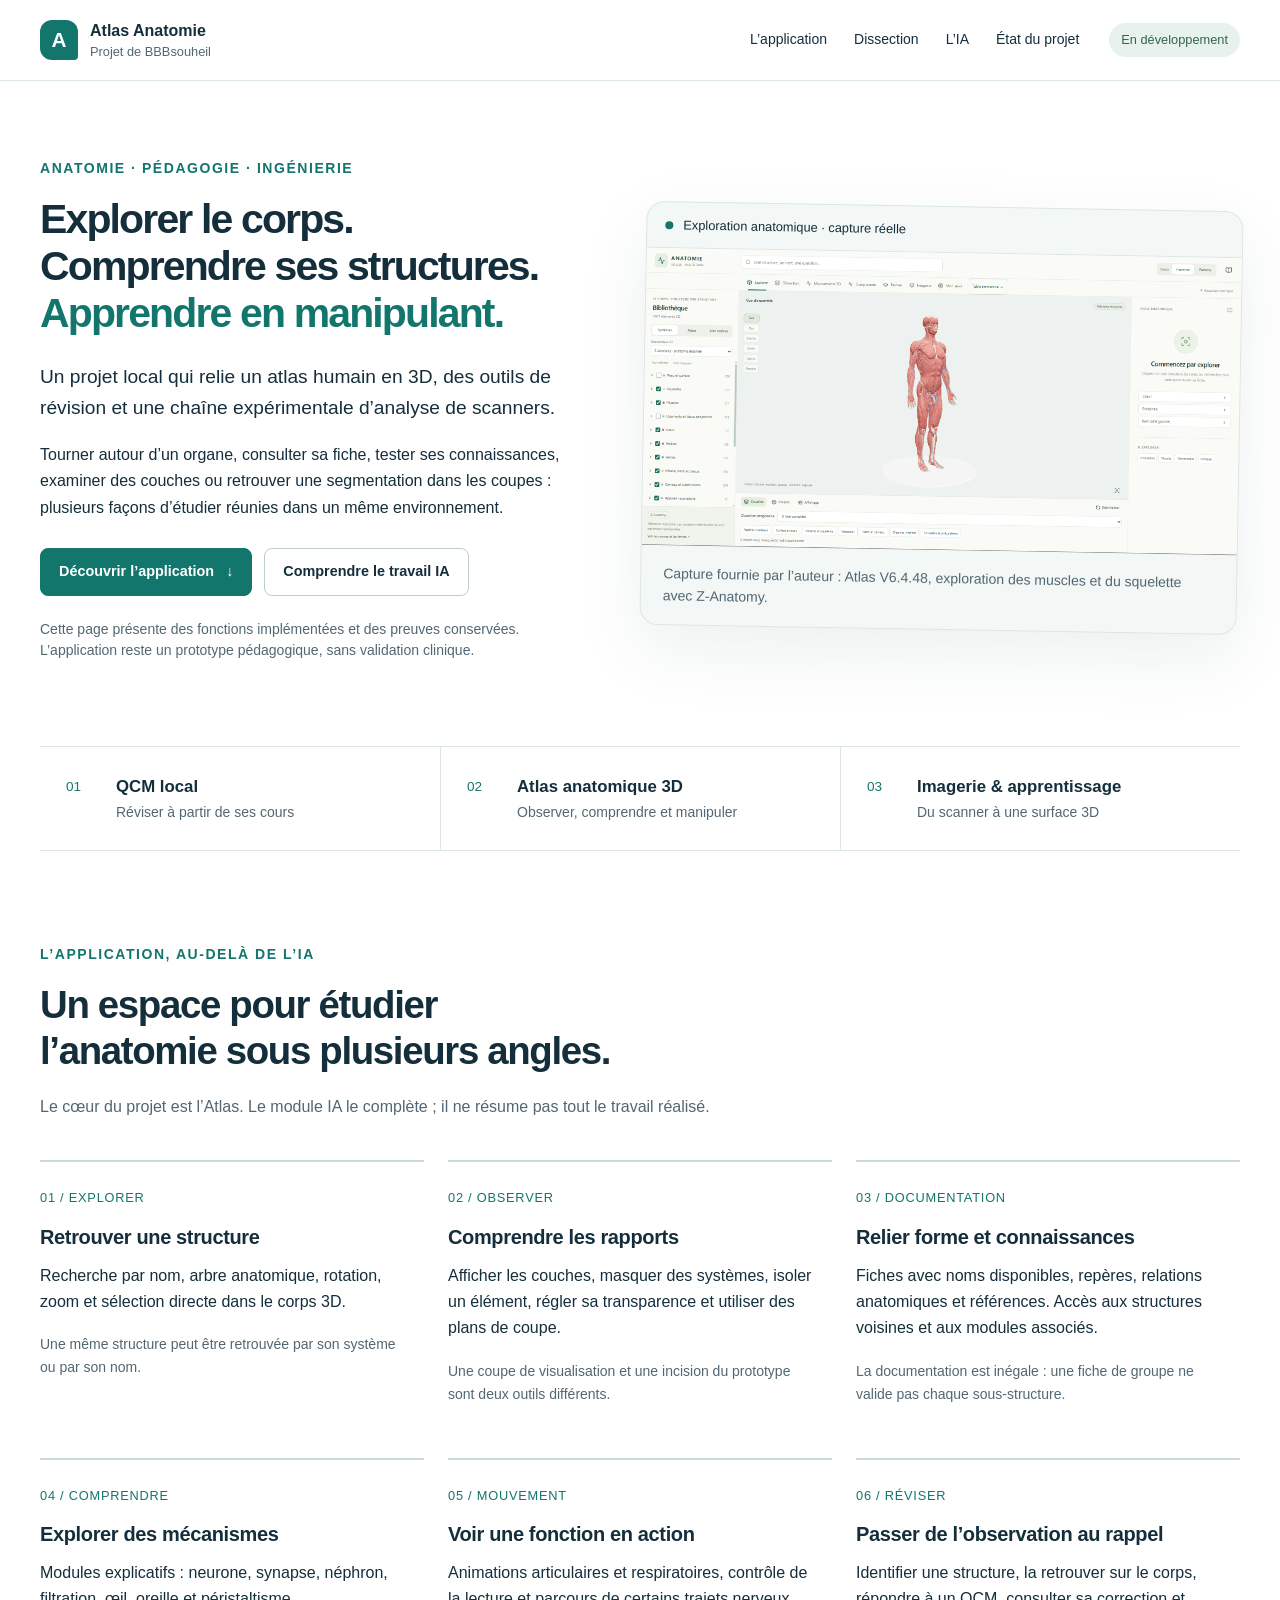
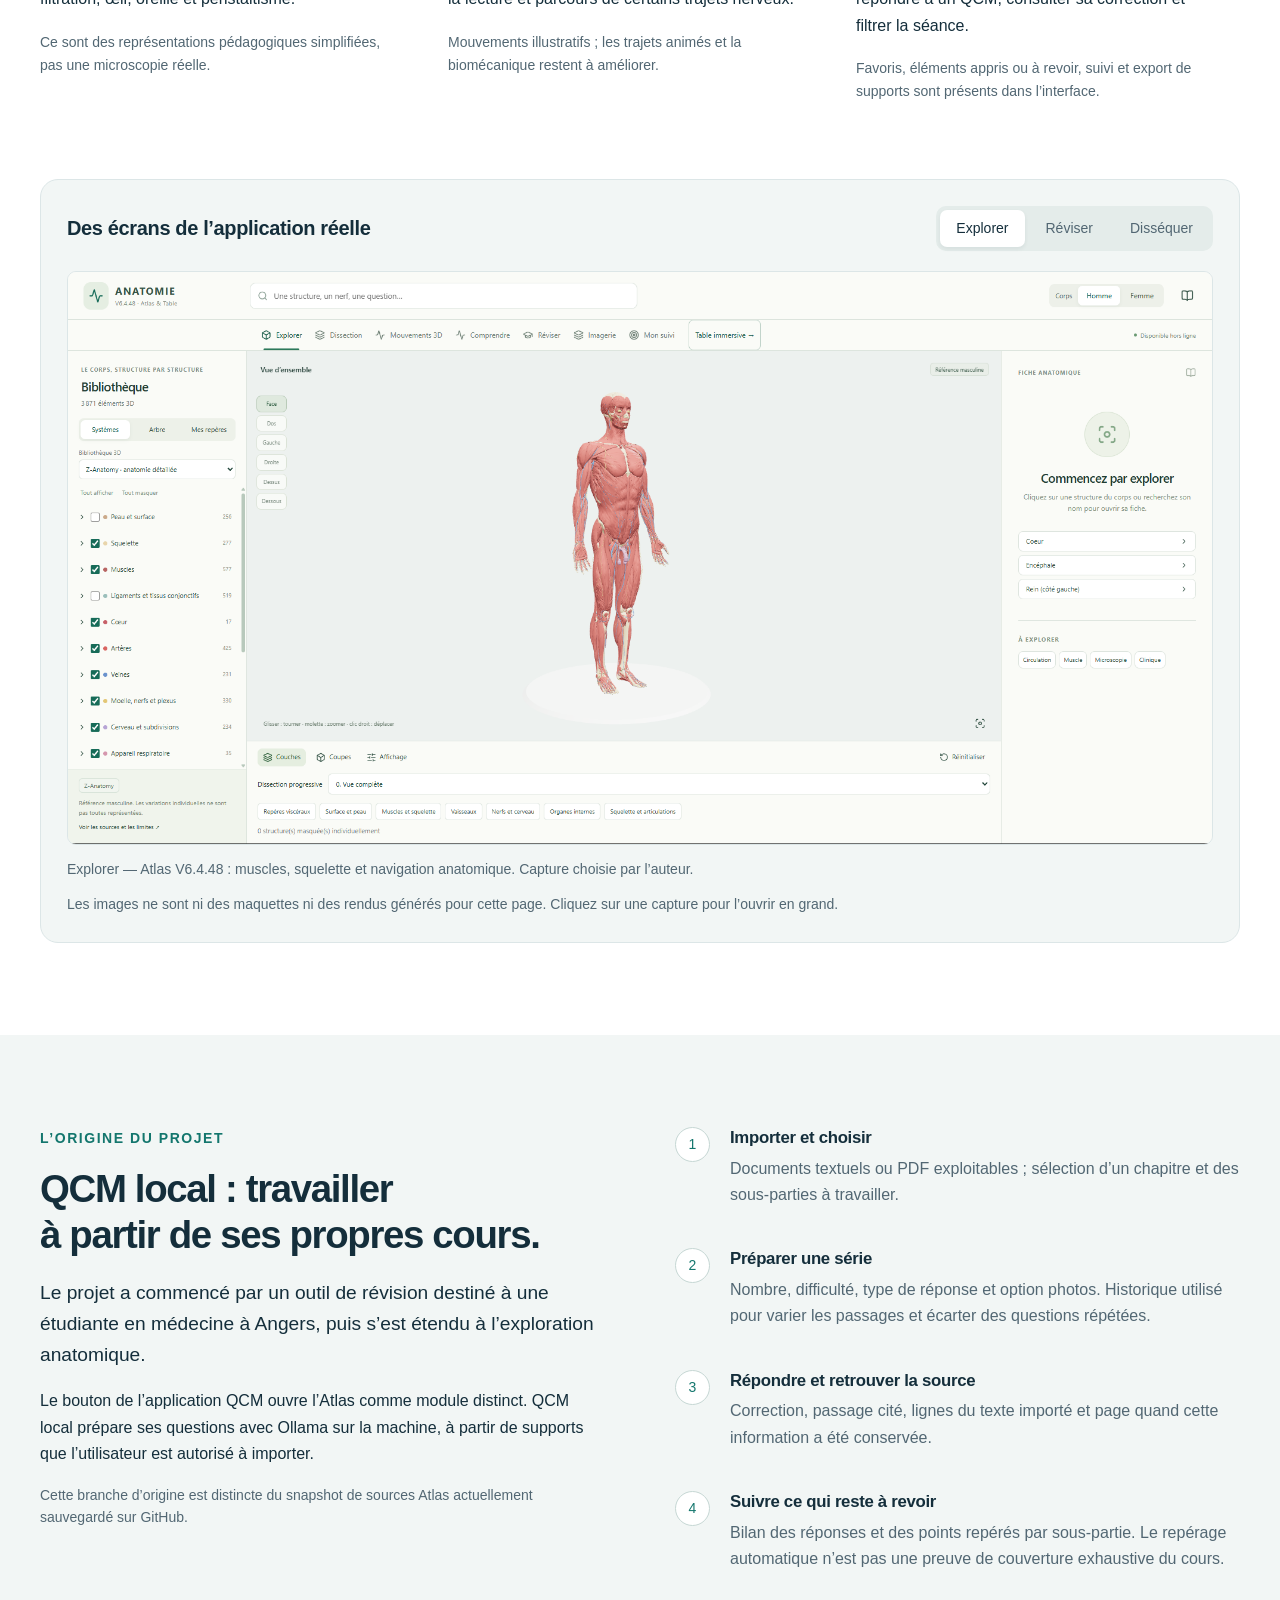
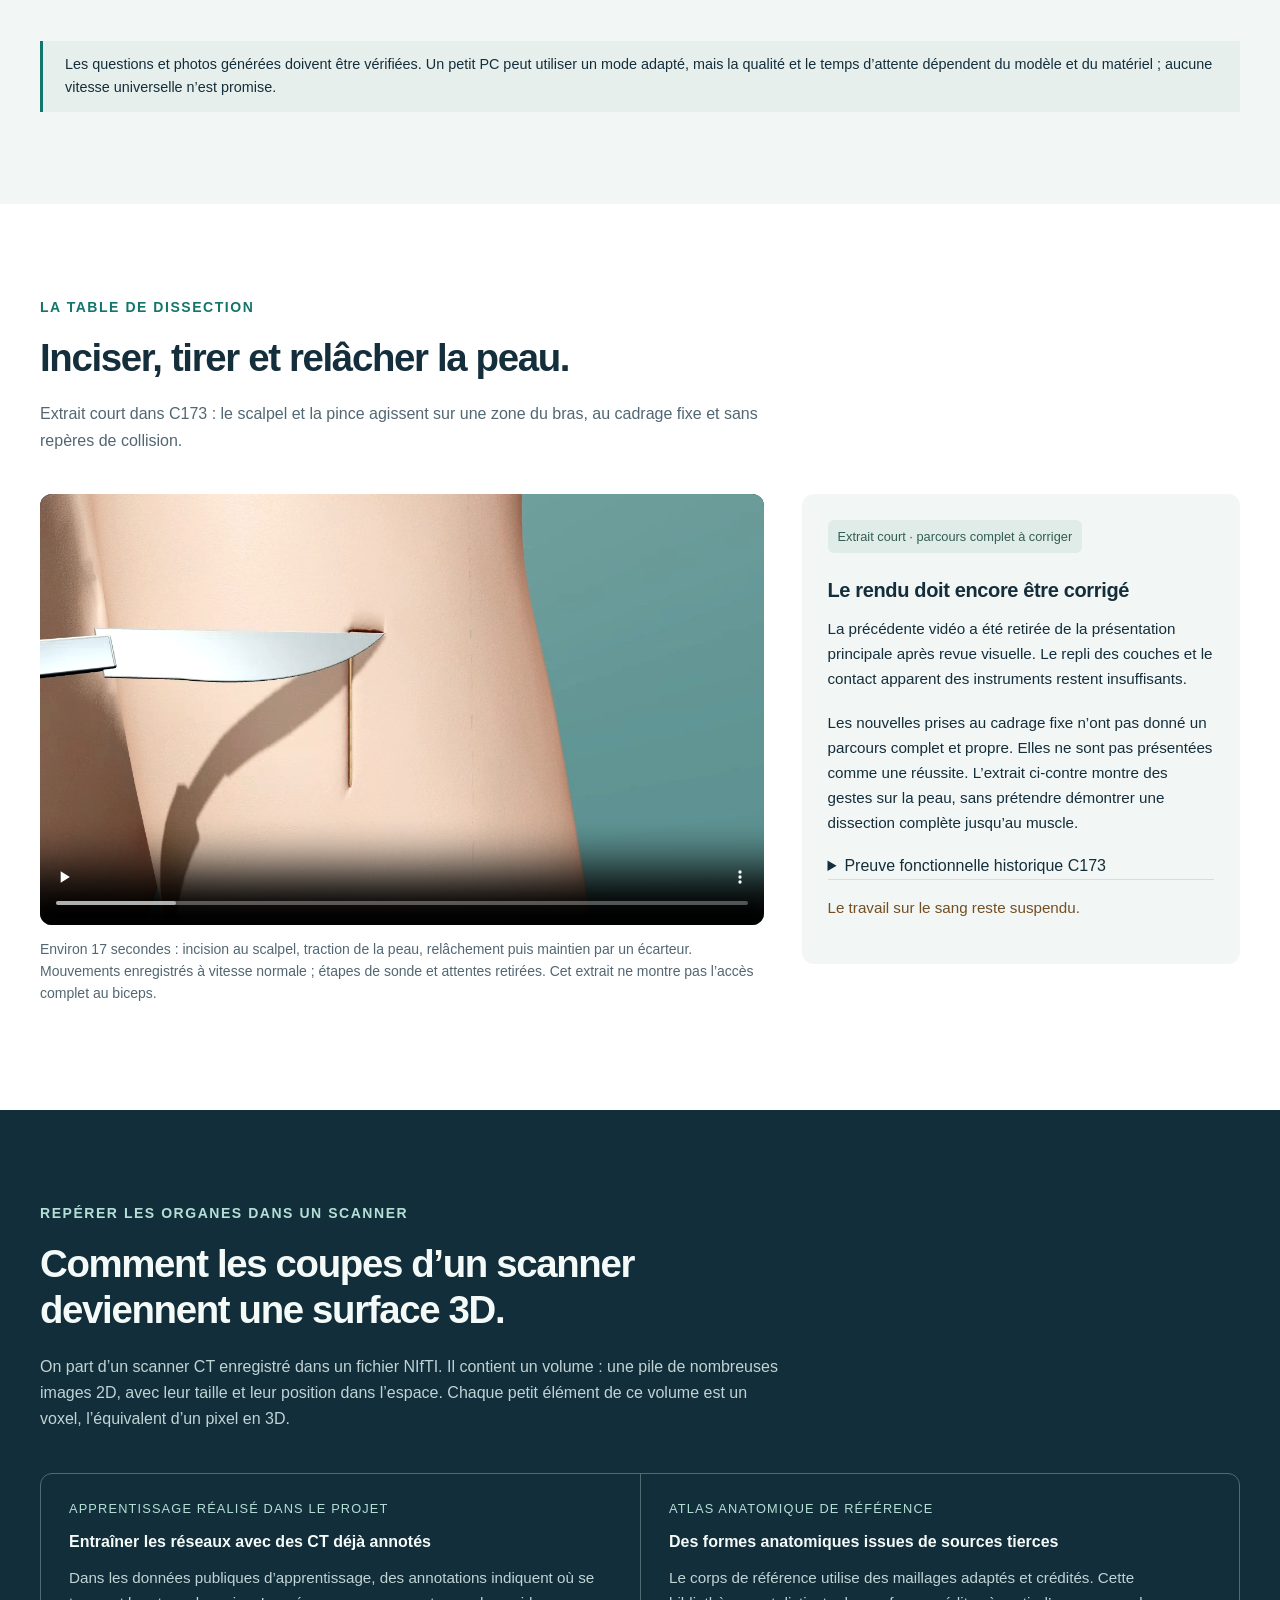
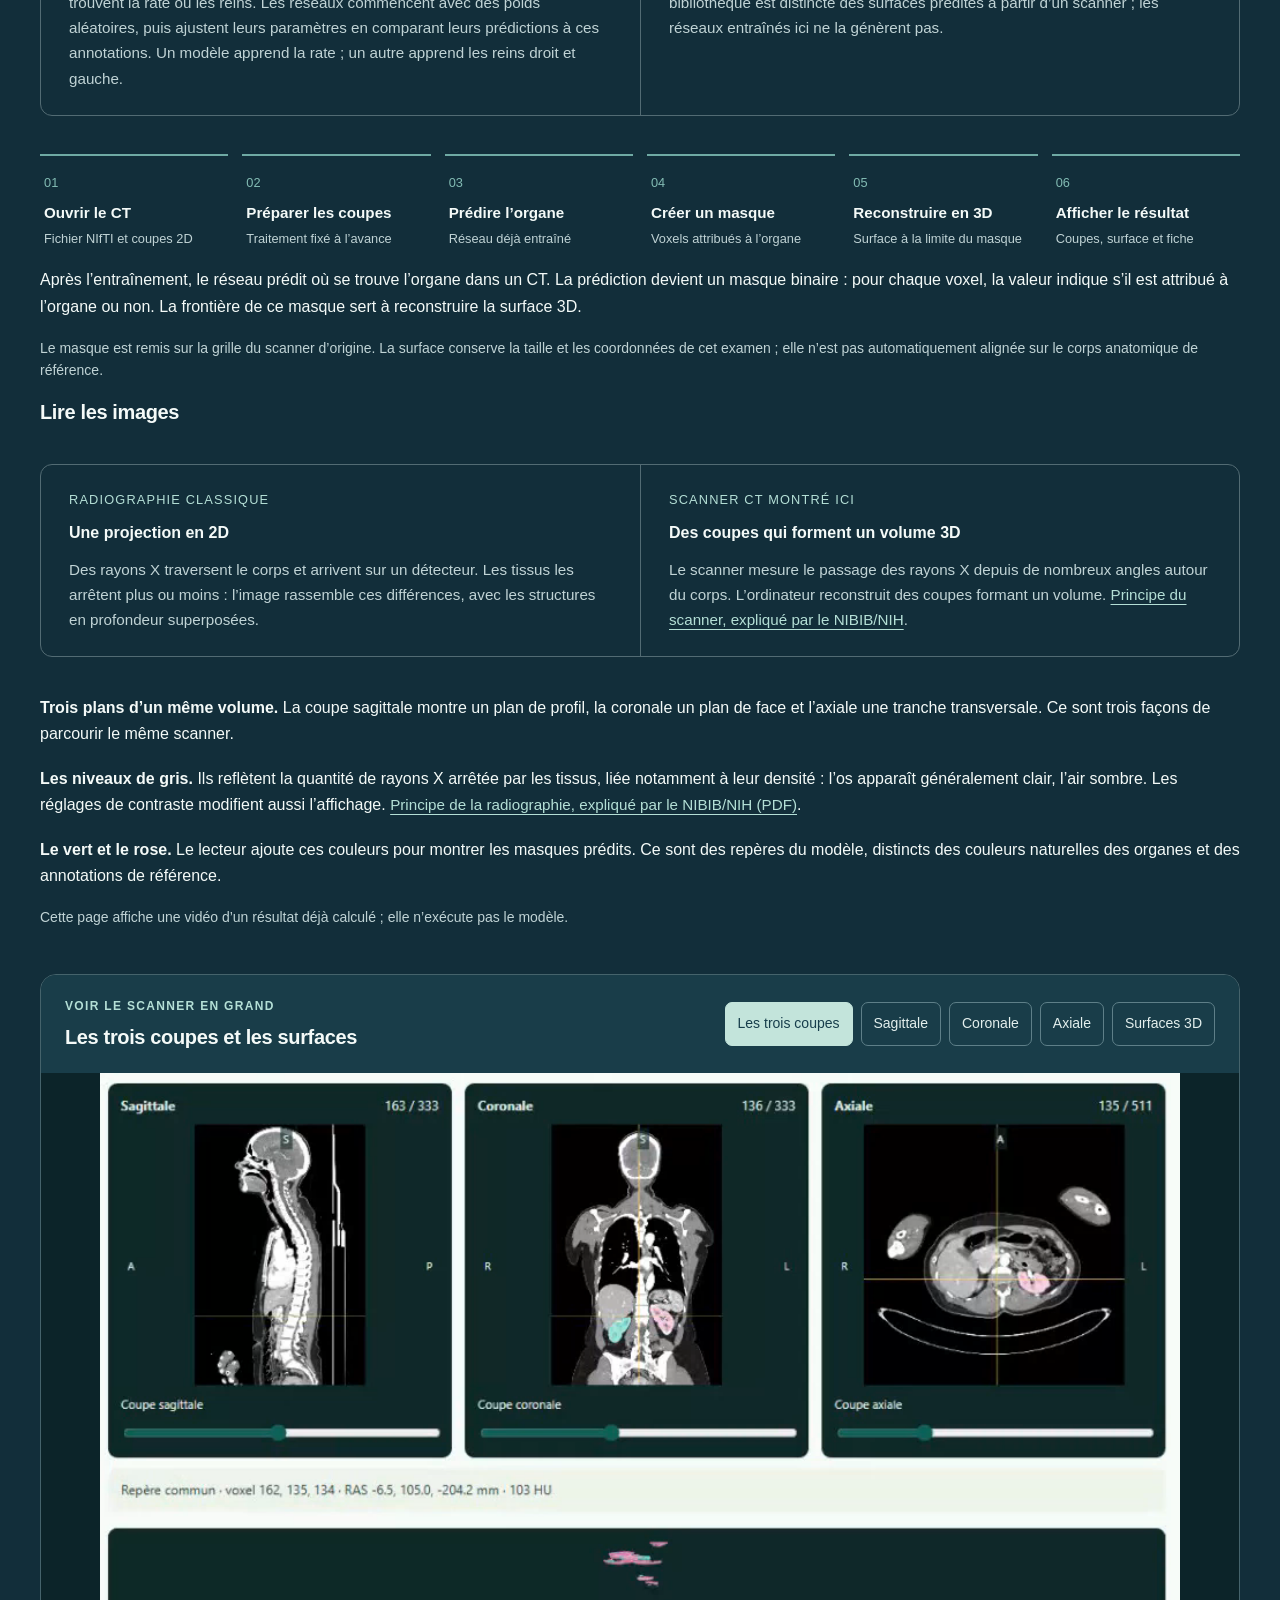
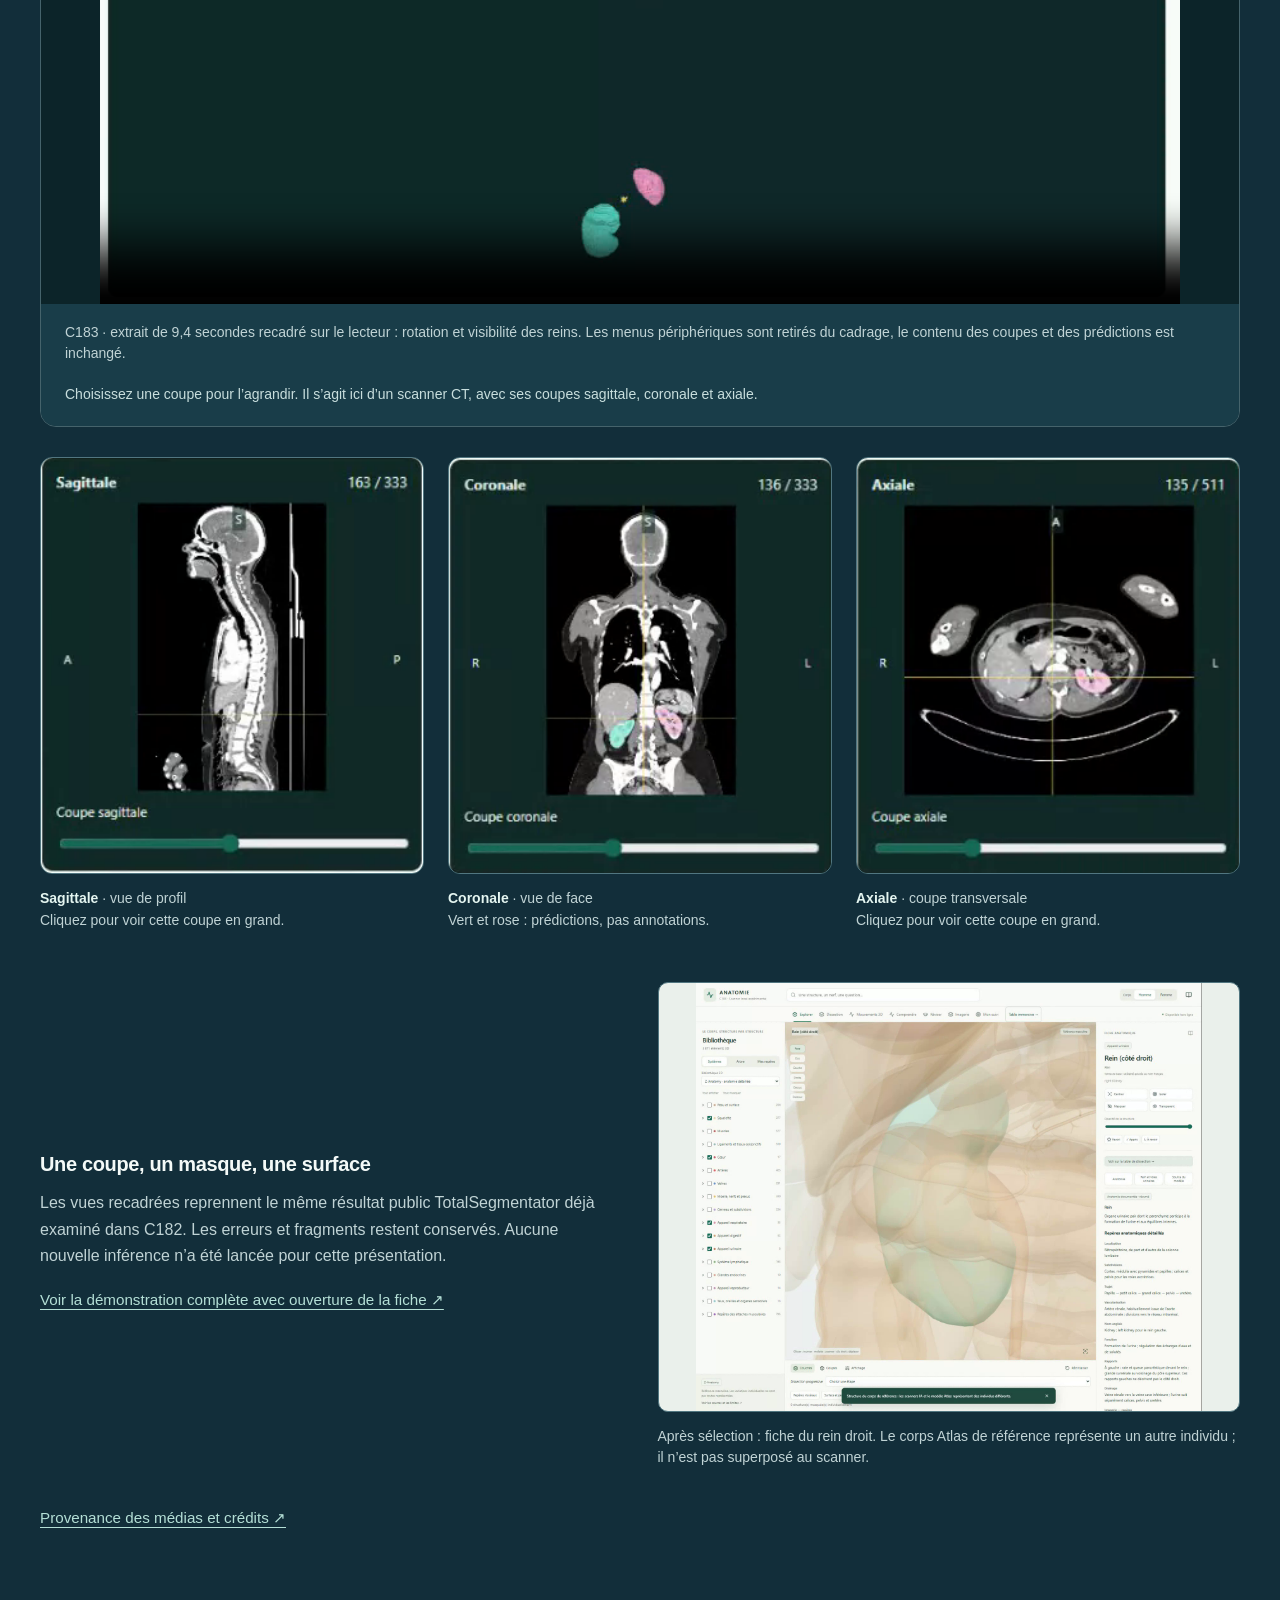
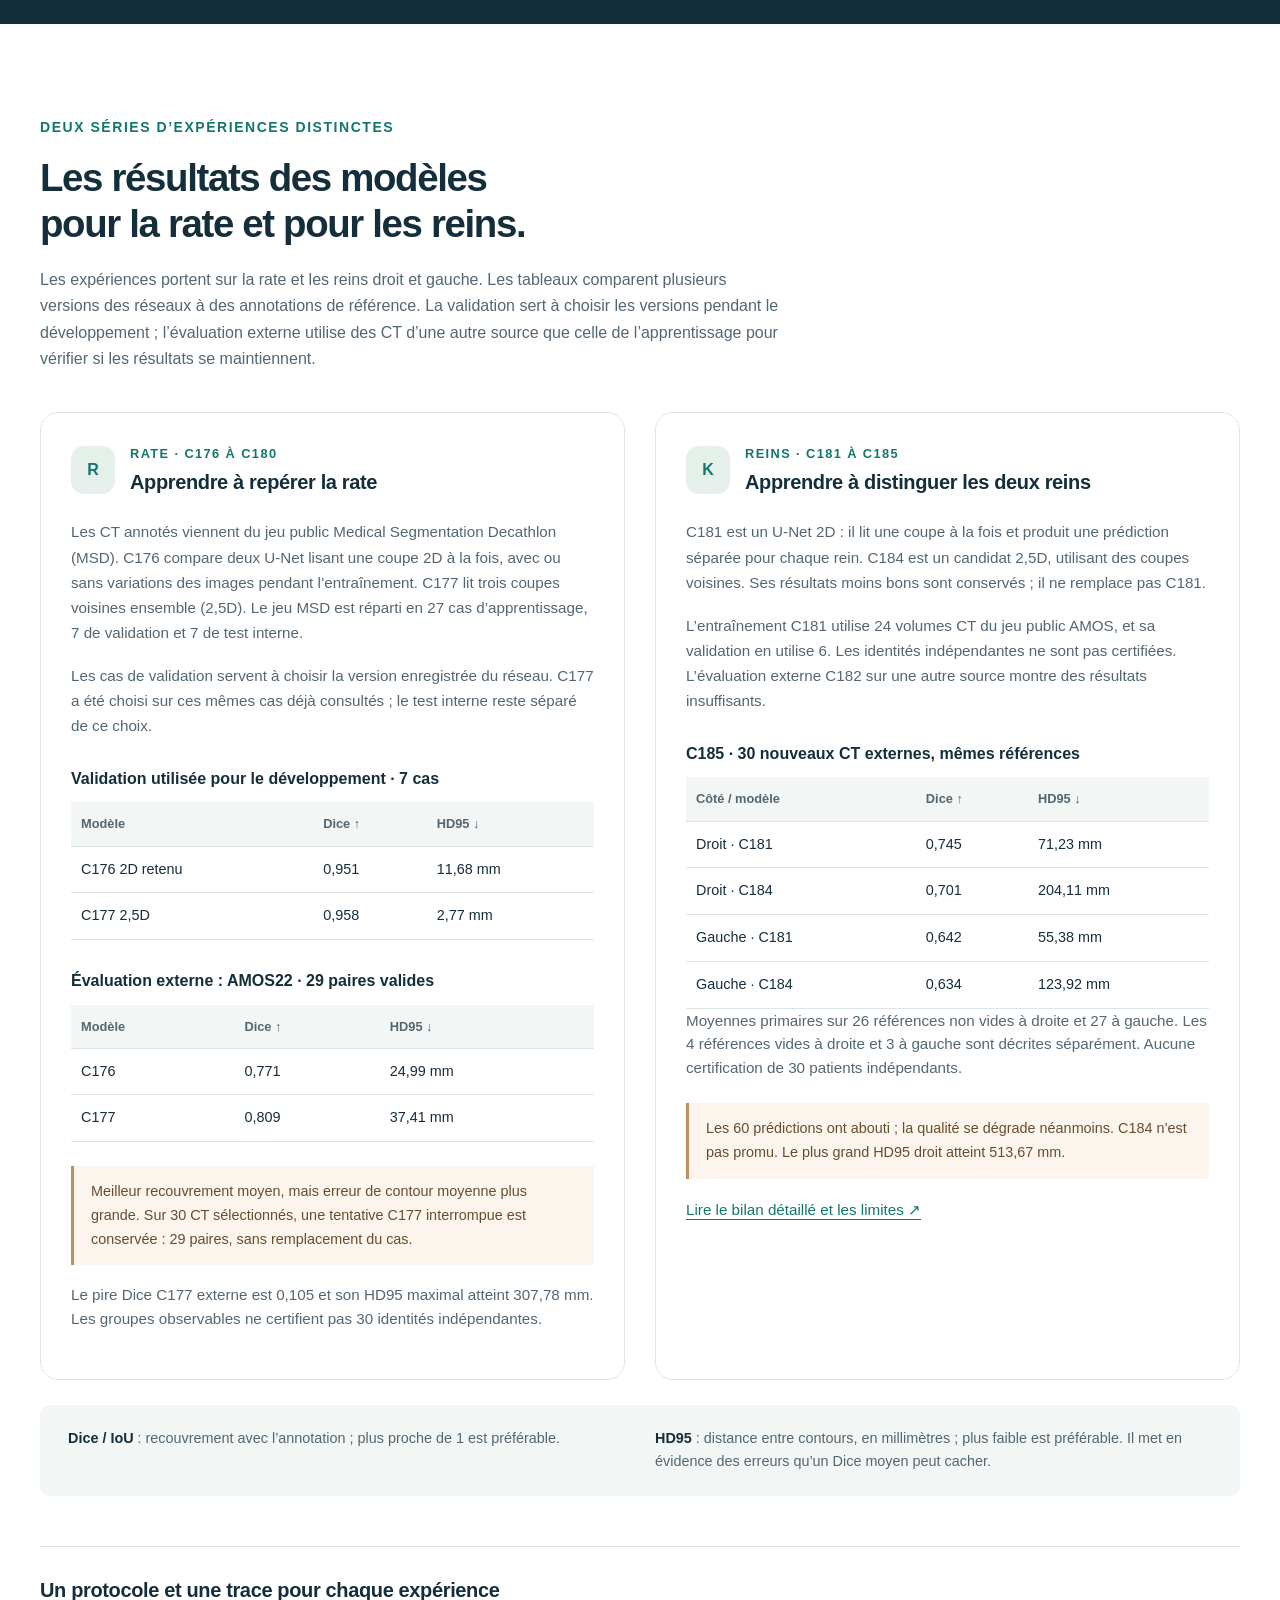
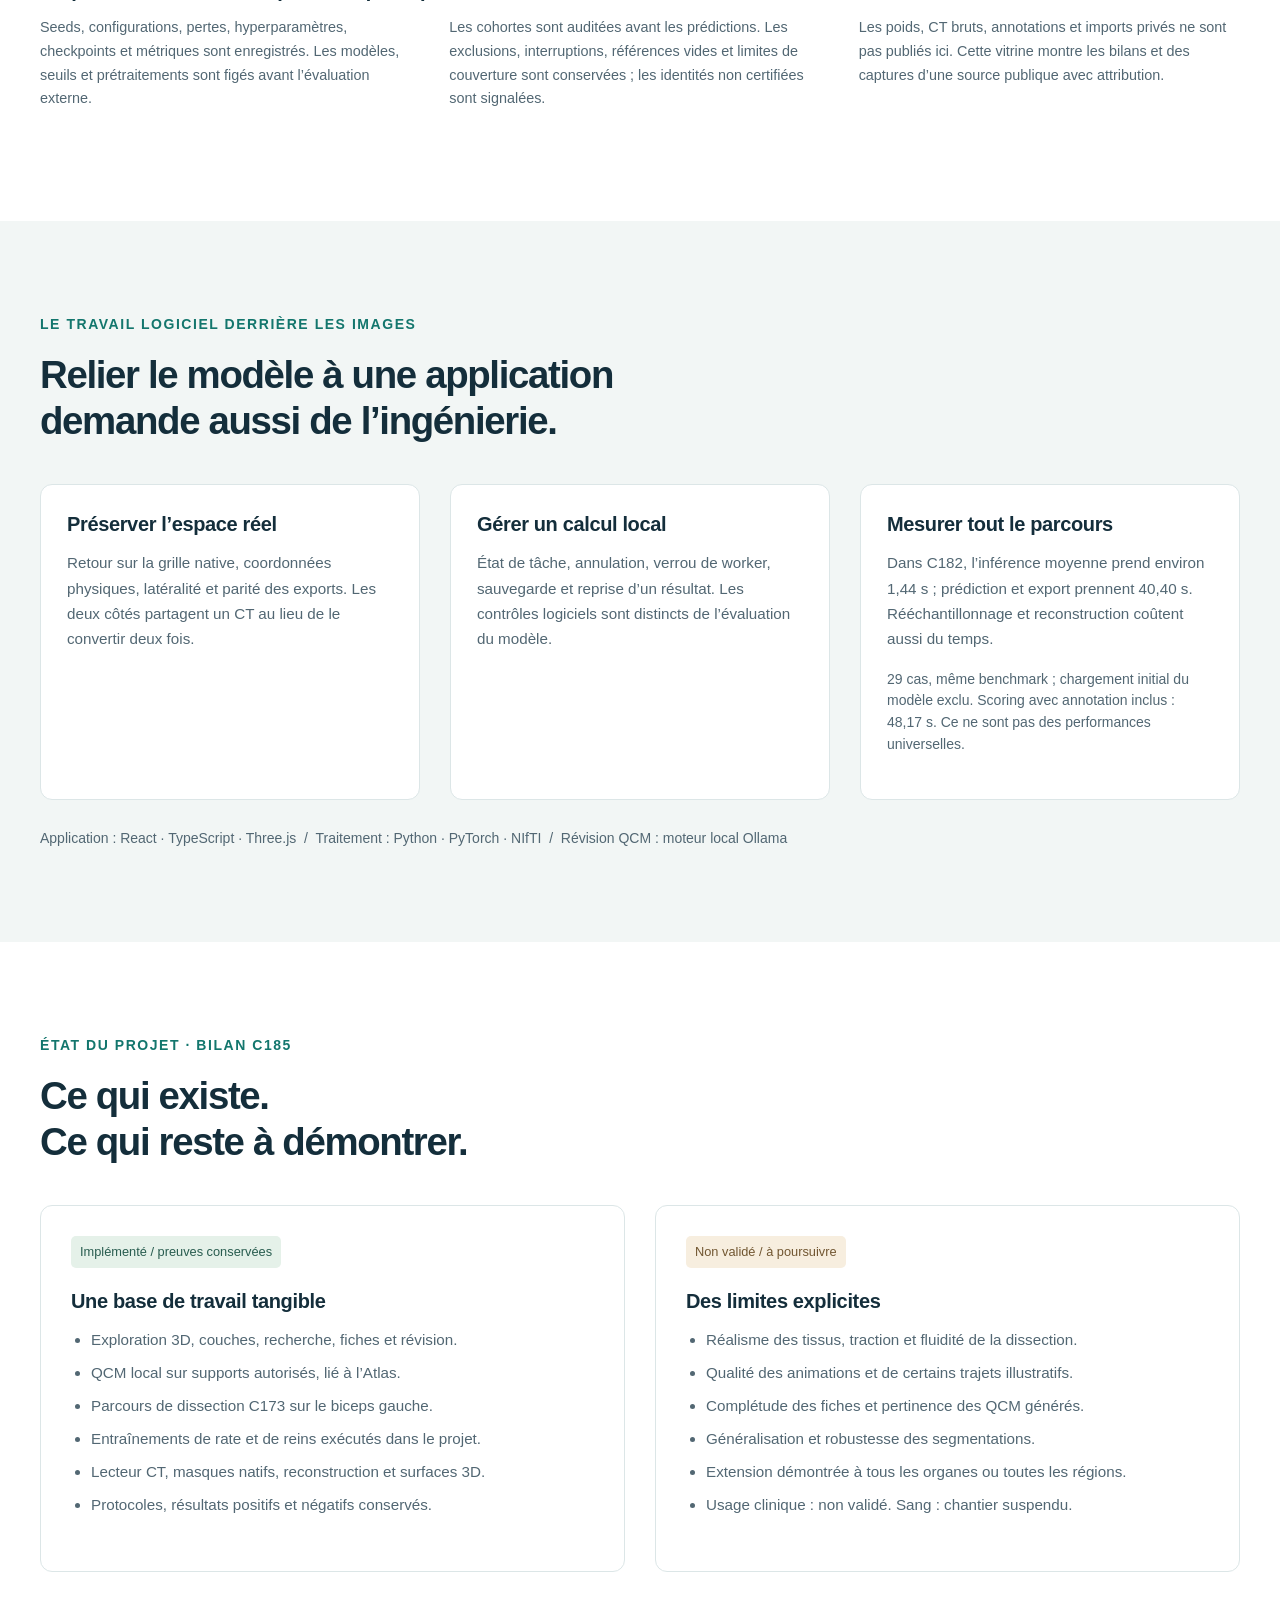
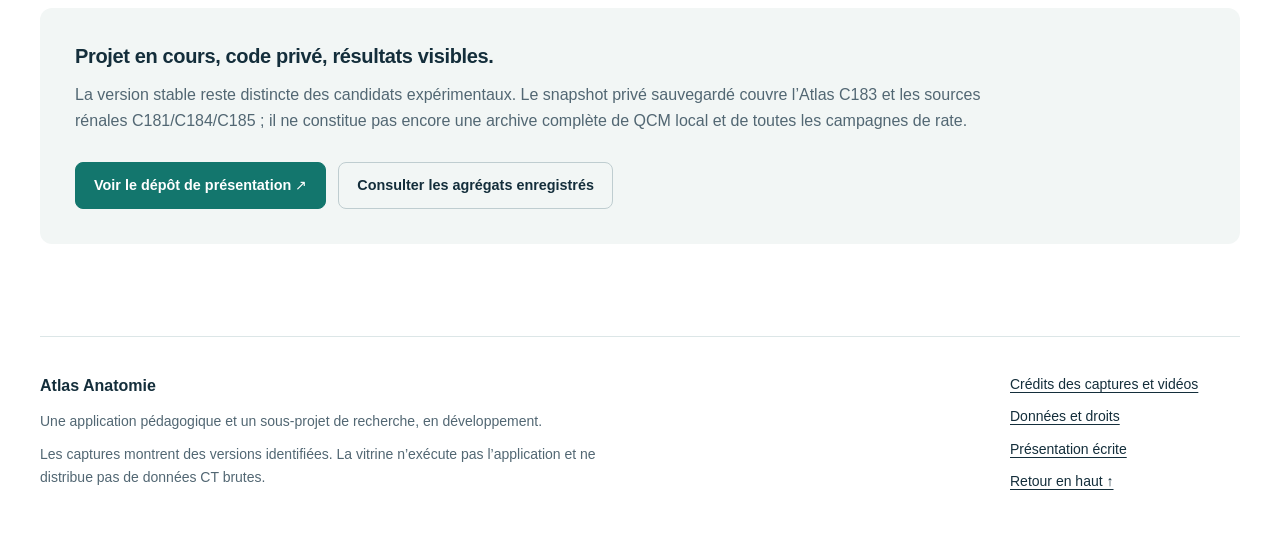
==== commit 566d4c9e: "Show selected anatomy capture and short dissection gestures without diagnostics" ====
--- a/index.html
+++ b/index.html
@@ -28,8 +28,8 @@
   </div>
   <figure class="hero-visual">
     <div class="window-label"><span class="dot"></span> Exploration anatomique · capture réelle</div>
-    <a href="media/atlas-explorer.png" aria-label="Agrandir la capture de l’explorateur"><img src="media/atlas-explorer.png" width="1500" height="1000" alt="Interface réelle de l’Atlas : corps humain en 3D, systèmes anatomiques à gauche et fiches à droite."></a>
-    <figcaption>Capture de l’Atlas Studio V5. Les exemples historiques sont identifiés ; ils ne constituent pas un nouveau test de la dernière version.</figcaption>
+    <a href="media/atlas-explorer-v6448.png" aria-label="Agrandir la capture de l’explorateur"><img src="media/atlas-explorer-v6448.png" width="1920" height="957" alt="Interface réelle de l’Atlas : corps humain en 3D, systèmes anatomiques à gauche et fiches à droite."></a>
+    <figcaption>Capture fournie par l’auteur : Atlas V6.4.48, exploration des muscles et du squelette avec Z-Anatomy.</figcaption>
   </figure>
 </section>
 
@@ -51,7 +51,7 @@
   </div>
   <div class="gallery">
     <div class="gallery-head"><h3>Des écrans de l’application réelle</h3><div class="tabs" role="tablist" aria-label="Captures de l’application"><button id="tab-explorer" role="tab" aria-selected="true" aria-controls="capture-panel" data-view="explorer">Explorer</button><button id="tab-quiz" role="tab" aria-selected="false" aria-controls="capture-panel" tabindex="-1" data-view="quiz">Réviser</button><button id="tab-dissection" role="tab" aria-selected="false" aria-controls="capture-panel" tabindex="-1" data-view="dissection">Disséquer</button></div></div>
-    <figure id="capture-panel" role="tabpanel" aria-labelledby="tab-explorer"><a id="capture-link" href="media/atlas-explorer.png" aria-label="Agrandir la capture affichée"><img id="capture-image" src="media/atlas-explorer.png" width="1500" height="1000" alt="Exploration du corps et navigation par systèmes dans l’Atlas Studio V5."></a><figcaption id="capture-caption">Explorer — Atlas Studio V5 : navigation par systèmes et sélection 3D. Capture historique conservée.</figcaption></figure>
+    <figure id="capture-panel" role="tabpanel" aria-labelledby="tab-explorer"><a id="capture-link" href="media/atlas-explorer-v6448.png" aria-label="Agrandir la capture affichée"><img id="capture-image" src="media/atlas-explorer-v6448.png" width="1920" height="957" alt="Exploration des muscles et du squelette dans l’Atlas V6.4.48, avec Z-Anatomy."></a><figcaption id="capture-caption">Explorer — Atlas V6.4.48 : muscles, squelette et navigation anatomique. Capture choisie par l’auteur.</figcaption></figure>
     <p class="caption">Les images ne sont ni des maquettes ni des rendus générés pour cette page. Cliquez sur une capture pour l’ouvrir en grand.</p>
   </div>
 </section>
@@ -65,10 +65,10 @@
 </section>
 
 <section id="dissection" class="section wrap">
-  <div class="section-heading"><p class="eyebrow">La table de dissection</p><h2>Observer le corps, puis travailler une zone.</h2><p>Vue d’ensemble du mode dissection dans C173, avant toute incision. Le scalpel, la sonde, la pince et les écarteurs sont disponibles dans le prototype.</p></div>
+  <div class="section-heading"><p class="eyebrow">La table de dissection</p><h2>Inciser, tirer et relâcher la peau.</h2><p>Extrait court dans C173 : le scalpel et la pince agissent sur une zone du bras, au cadrage fixe et sans repères de collision.</p></div>
   <div class="video-layout">
-    <figure><a href="media/dissection-entry-c173.png"><img src="media/dissection-entry-c173.png" width="1274" height="759" alt="Vue d’ensemble de la table de dissection C173, avec le corps et les mains, avant incision."></a><figcaption>Photo dans l’application C173 : corps entier, sang désactivé et repères de collision masqués. Cliquez pour agrandir.</figcaption></figure>
-    <div class="context-card"><span class="pill">Démonstration vidéo en reprise</span><h3>Le rendu doit encore être corrigé</h3><p>La précédente vidéo a été retirée de la présentation principale après revue visuelle. Le repli des couches et le contact apparent des instruments restent insuffisants.</p><p>Les nouvelles prises au cadrage fixe n’ont pas donné un parcours complet et propre. Elles ne sont pas présentées comme une réussite. La photo ci-contre montre le mode disponible, pas une dissection aboutie.</p><details><summary>Preuve fonctionnelle historique C173</summary><p>Le scénario conservé atteint le biceps gauche et permet une petite incision. Il ne valide pas le réalisme ni la dissection de tout le corps. Le test historique comporte des repères de diagnostic.</p><a href="media/dissection-c173.webm">Consulter le test historique, avec diagnostic</a></details><p class="suspended">Le travail sur le sang reste suspendu.</p></div>
+    <figure><video id="dissection-short-video" controls preload="metadata" playsinline poster="media/dissection-short-poster.png" aria-label="Extrait court : incision et traction de la peau, sans repères de collision"><source src="media/dissection-c173.webm" type="video/webm"></video><figcaption>Environ 17 secondes : incision au scalpel, traction de la peau, relâchement puis maintien par un écarteur. Mouvements enregistrés à vitesse normale ; étapes de sonde et attentes retirées. Cet extrait ne montre pas l’accès complet au biceps.</figcaption></figure>
+    <div class="context-card"><span class="pill">Extrait court · parcours complet à corriger</span><h3>Le rendu doit encore être corrigé</h3><p>La précédente vidéo a été retirée de la présentation principale après revue visuelle. Le repli des couches et le contact apparent des instruments restent insuffisants.</p><p>Les nouvelles prises au cadrage fixe n’ont pas donné un parcours complet et propre. Elles ne sont pas présentées comme une réussite. L’extrait ci-contre montre des gestes sur la peau, sans prétendre démontrer une dissection complète jusqu’au muscle.</p><details><summary>Preuve fonctionnelle historique C173</summary><p>Le scénario conservé atteint le biceps gauche et permet une petite incision. Il ne valide pas le réalisme ni la dissection de tout le corps. Le test historique comporte des repères de diagnostic.</p><a href="media/dissection-c173-diagnostic-original.webm">Consulter l’archive complète, avec diagnostic</a></details><p class="suspended">Le travail sur le sang reste suspendu.</p></div>
   </div>
 </section>
 
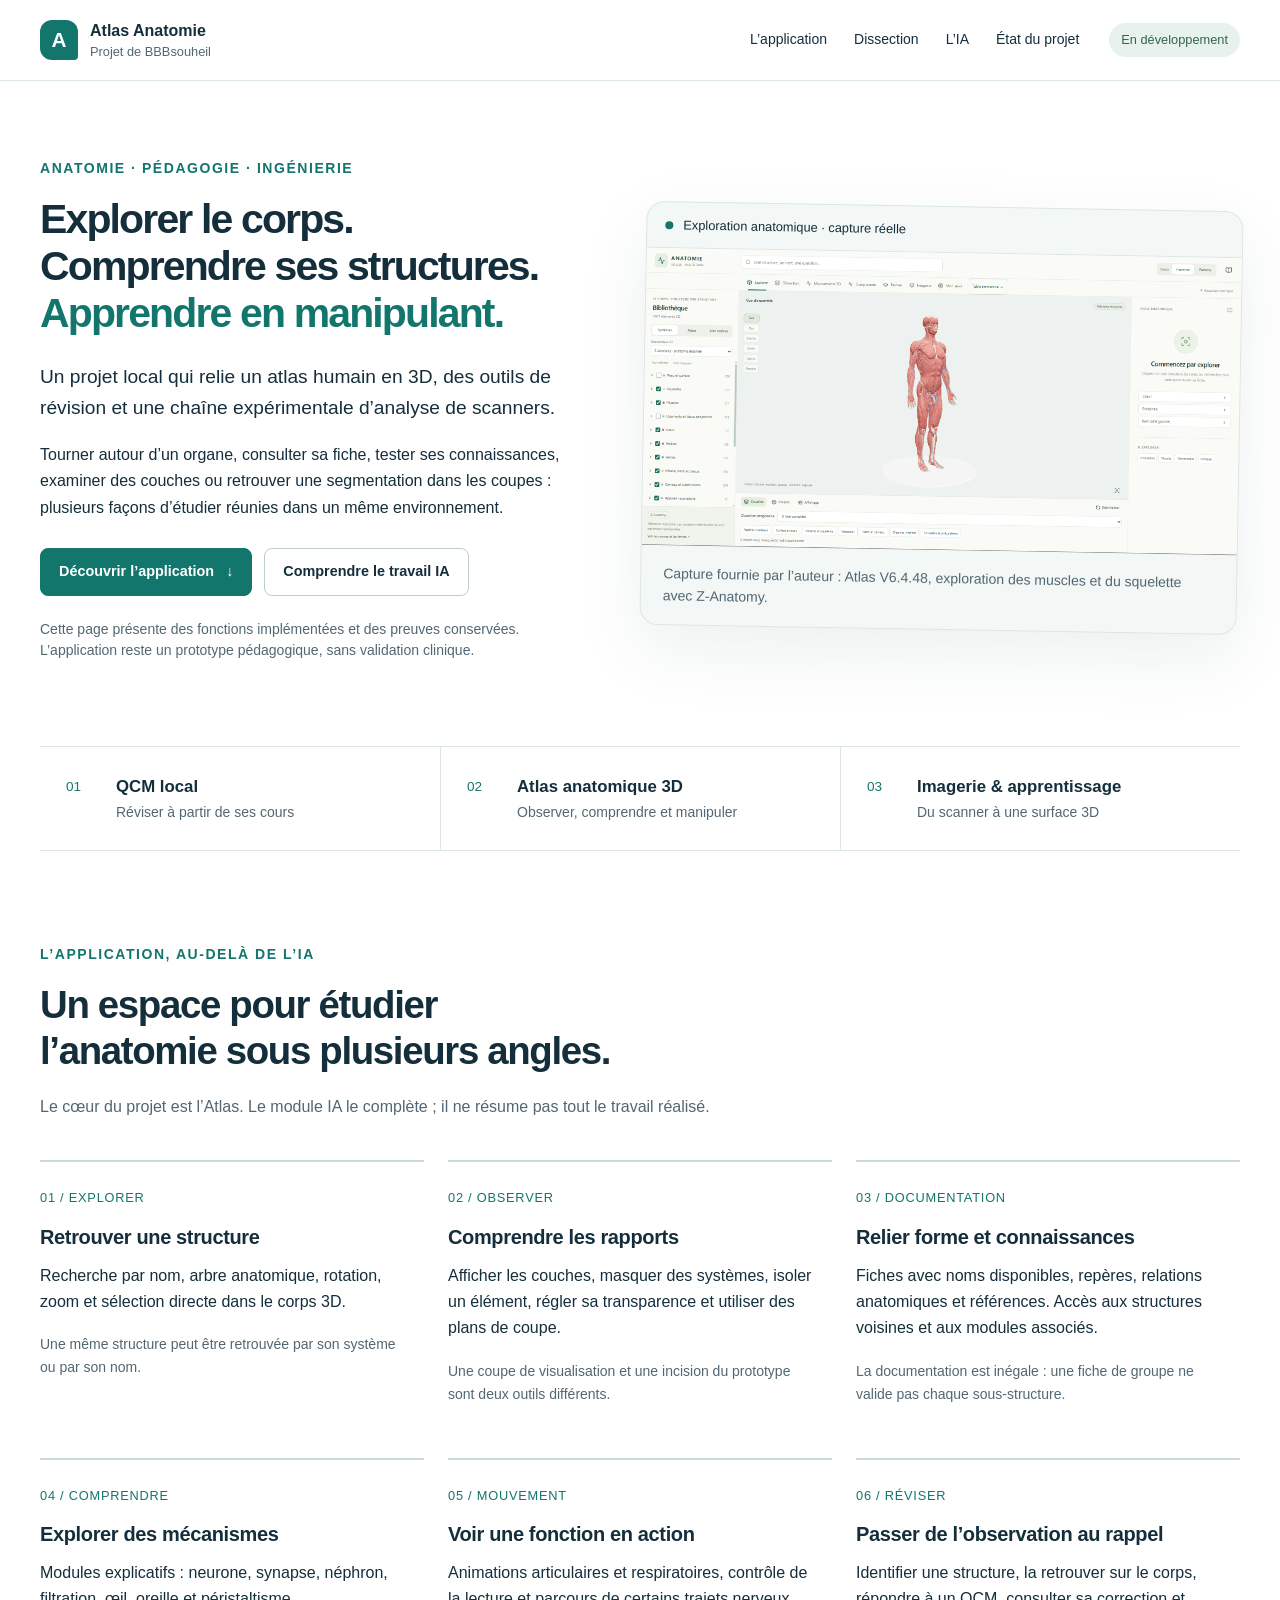
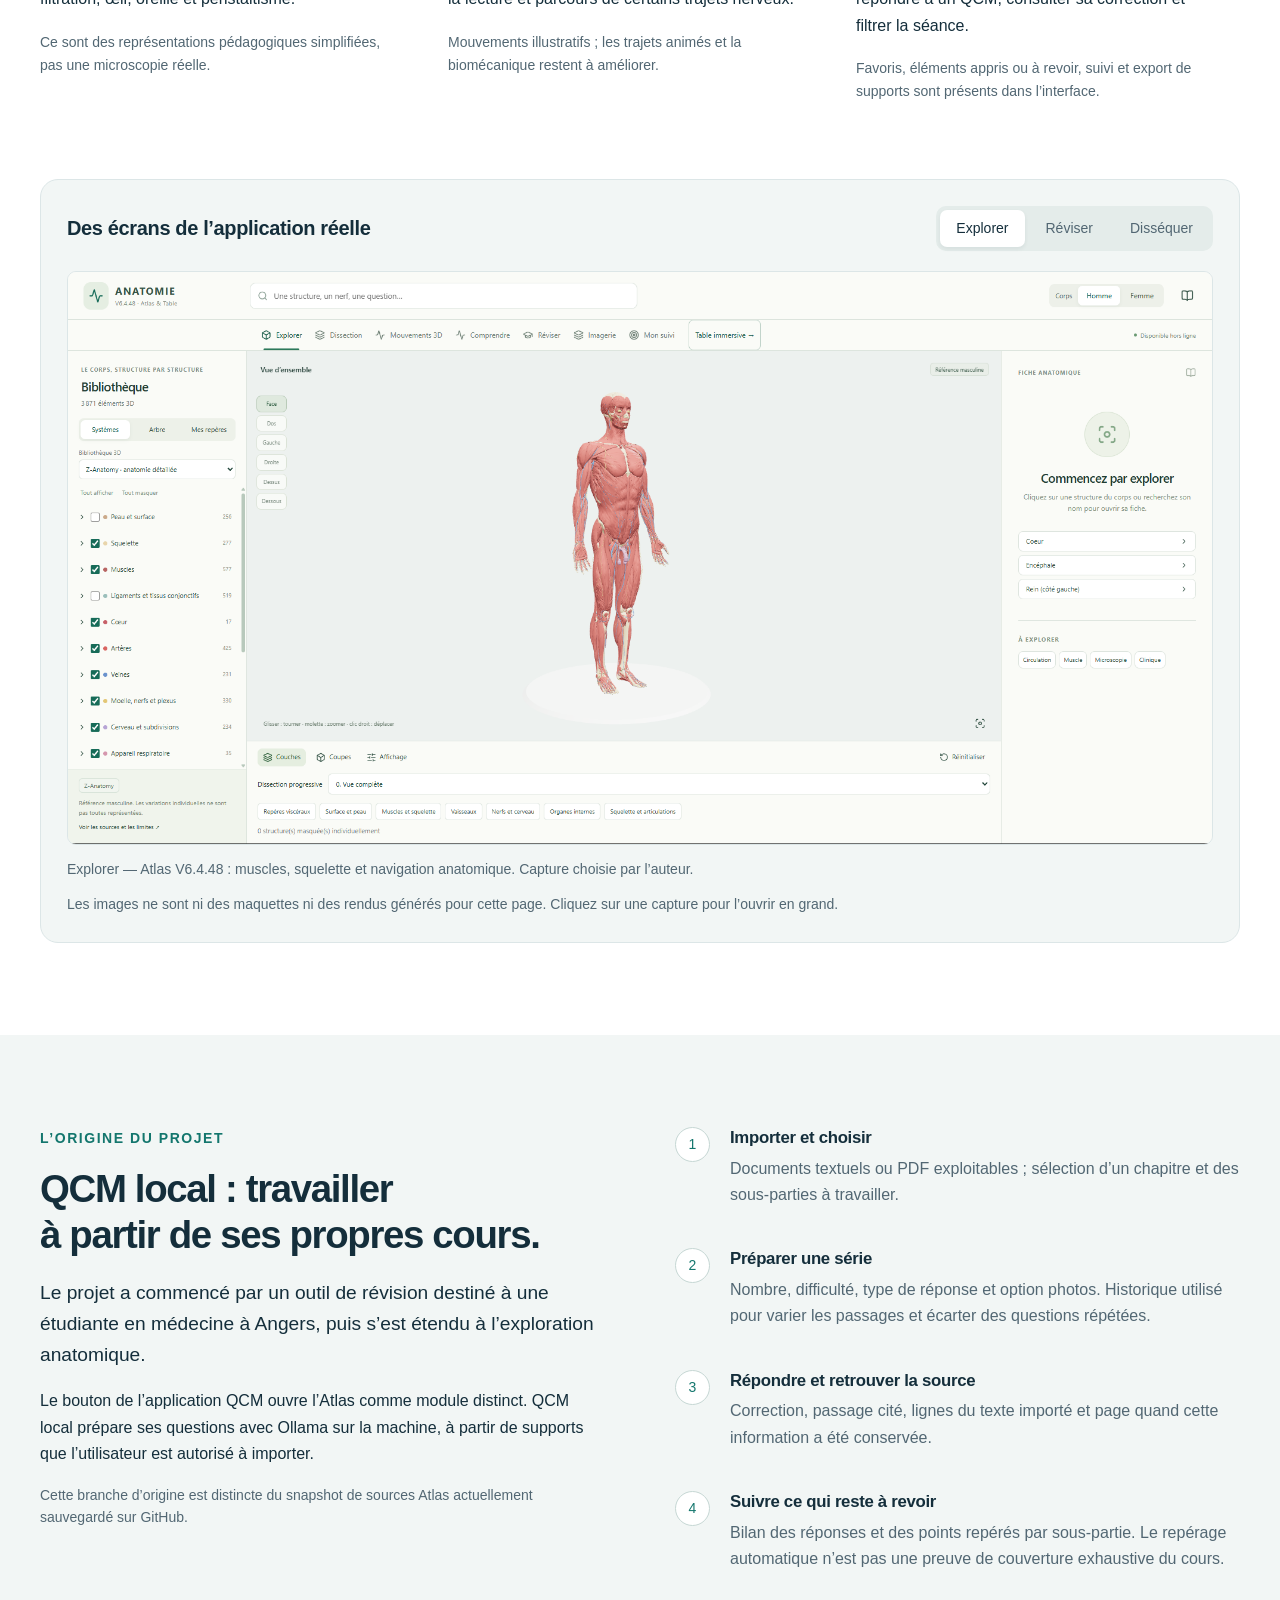
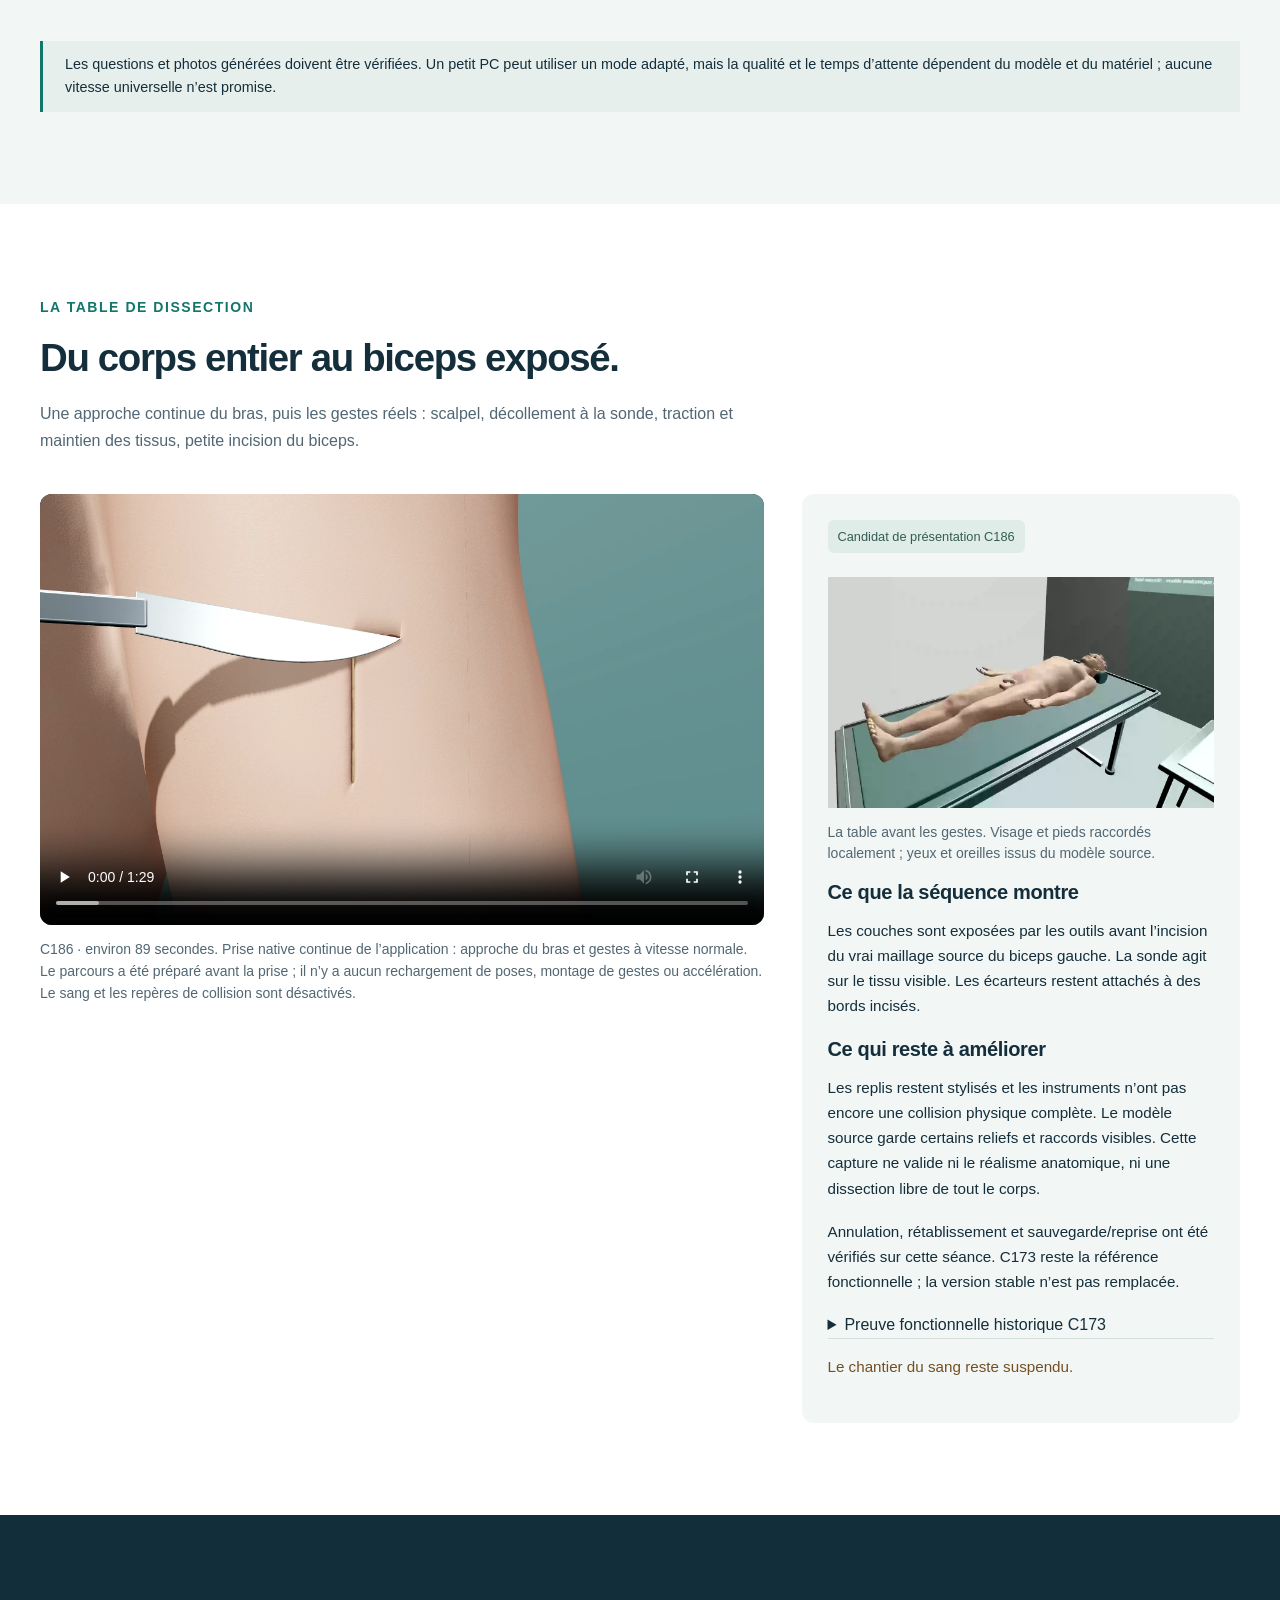
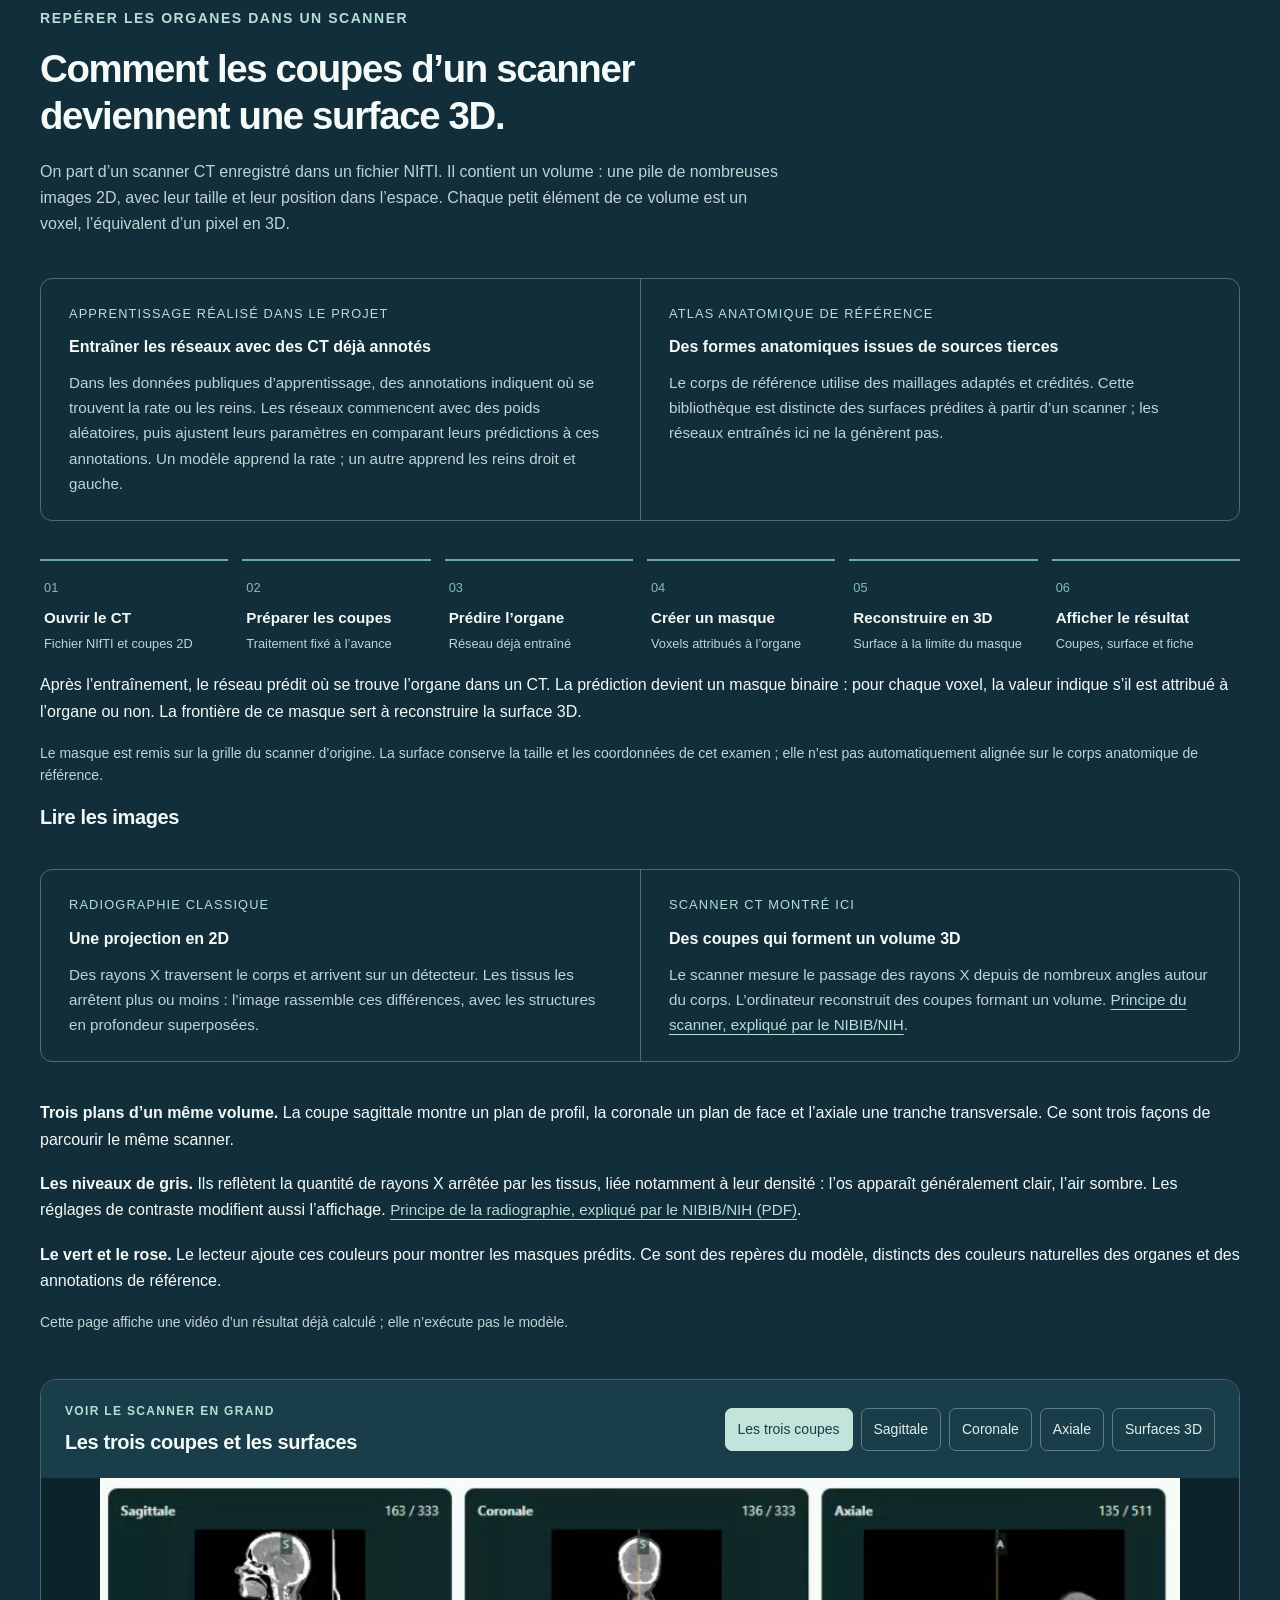
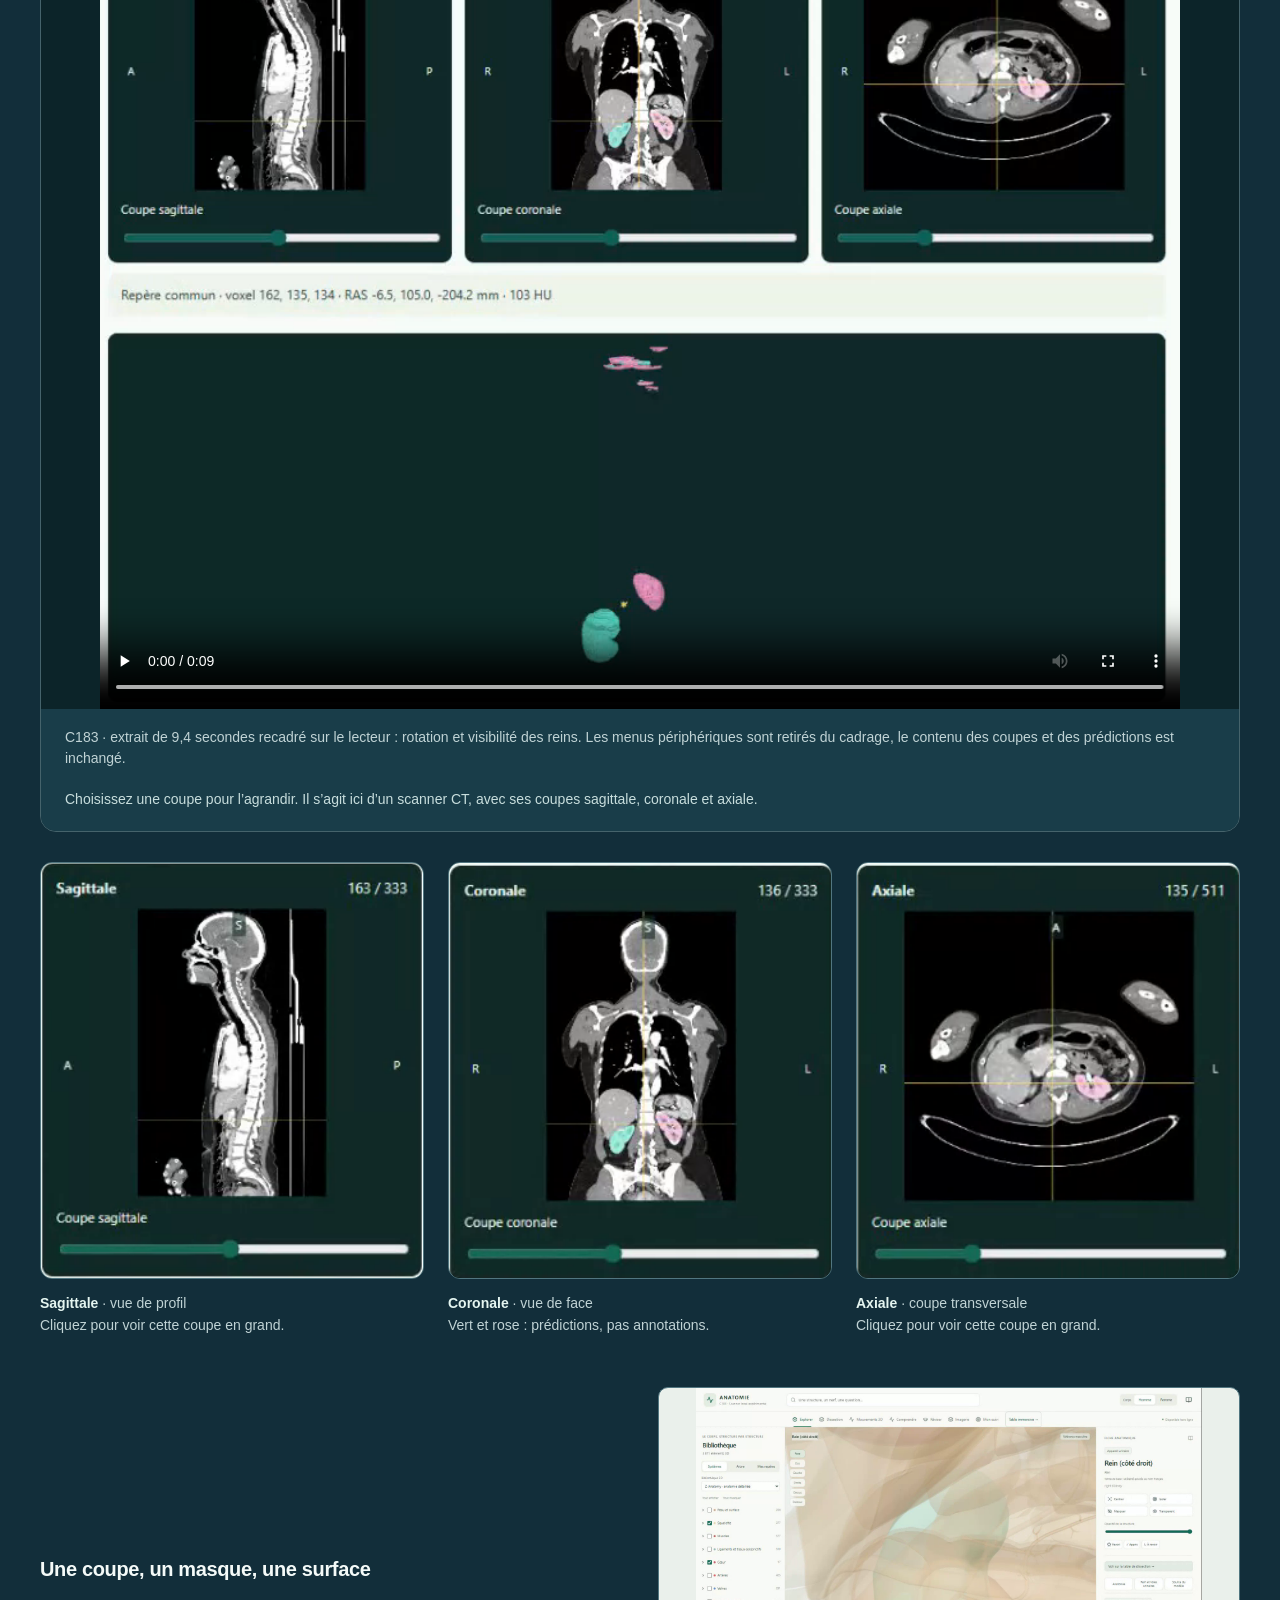
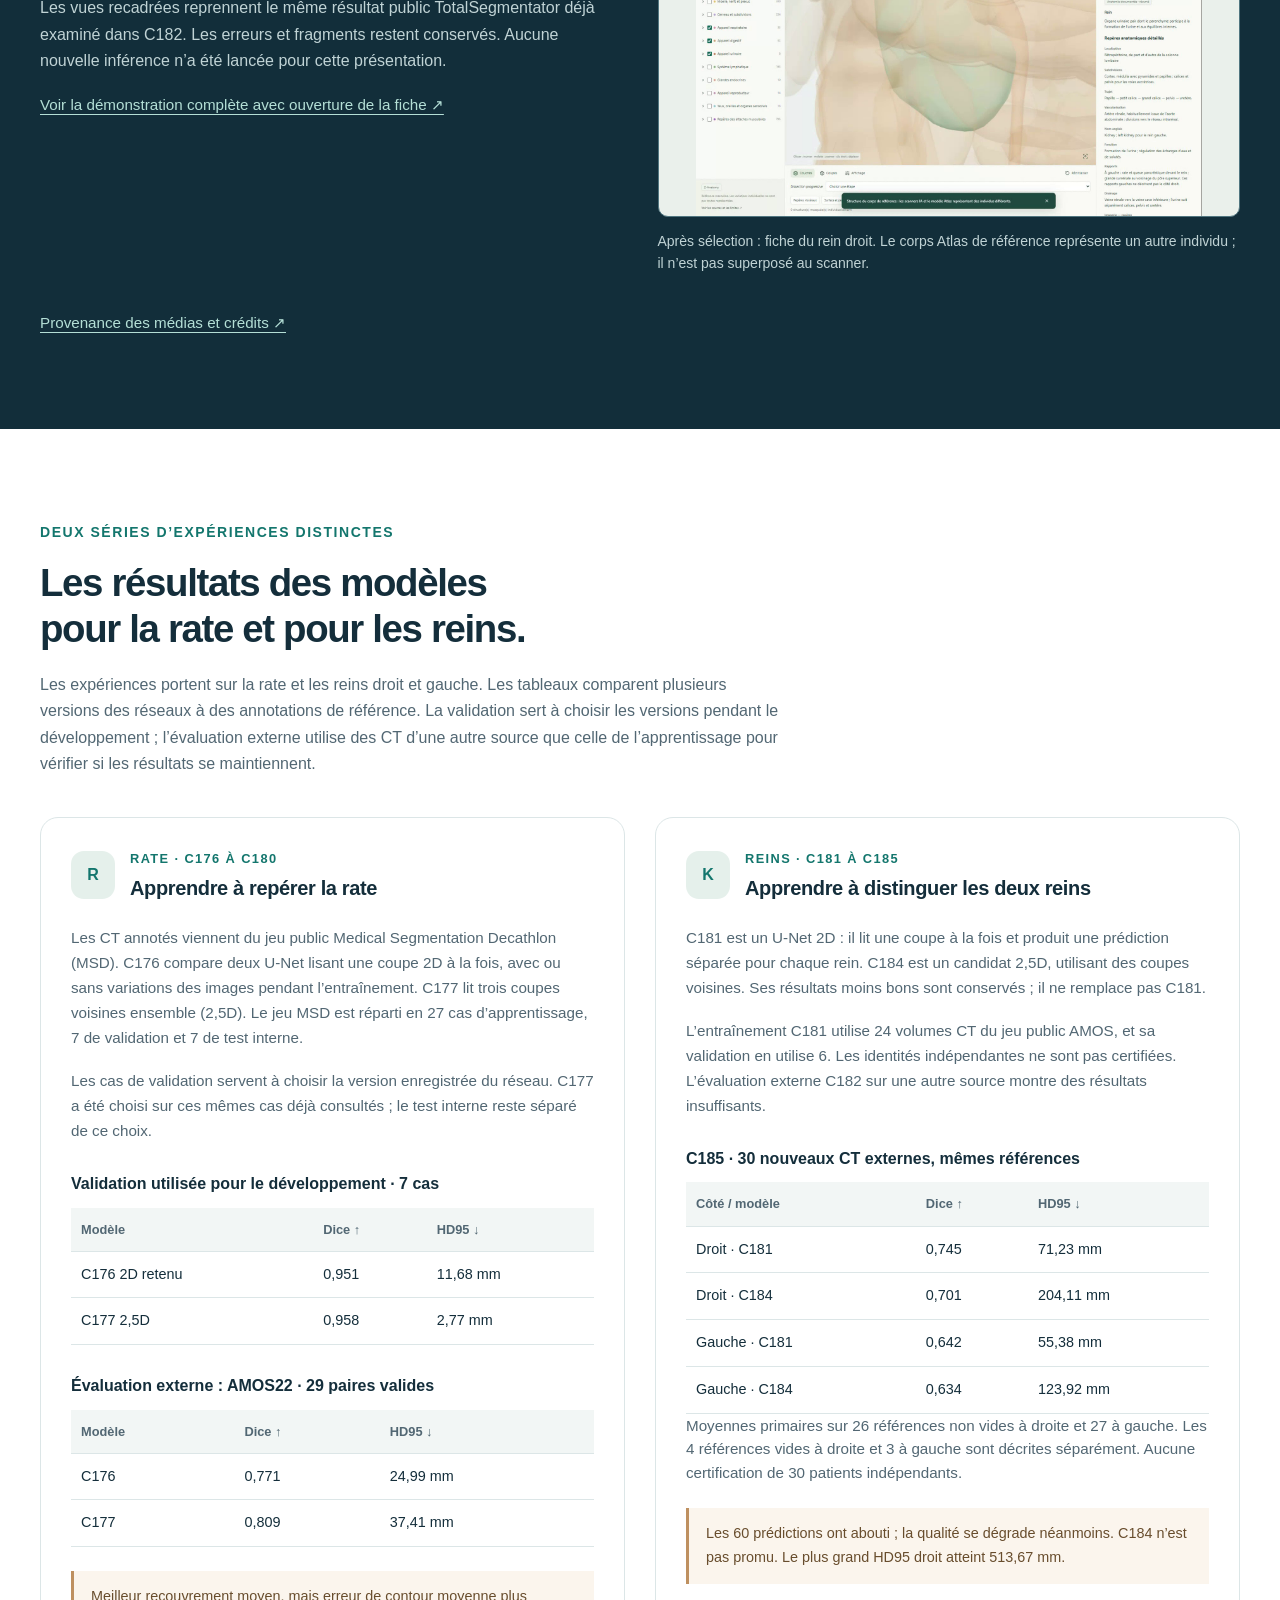
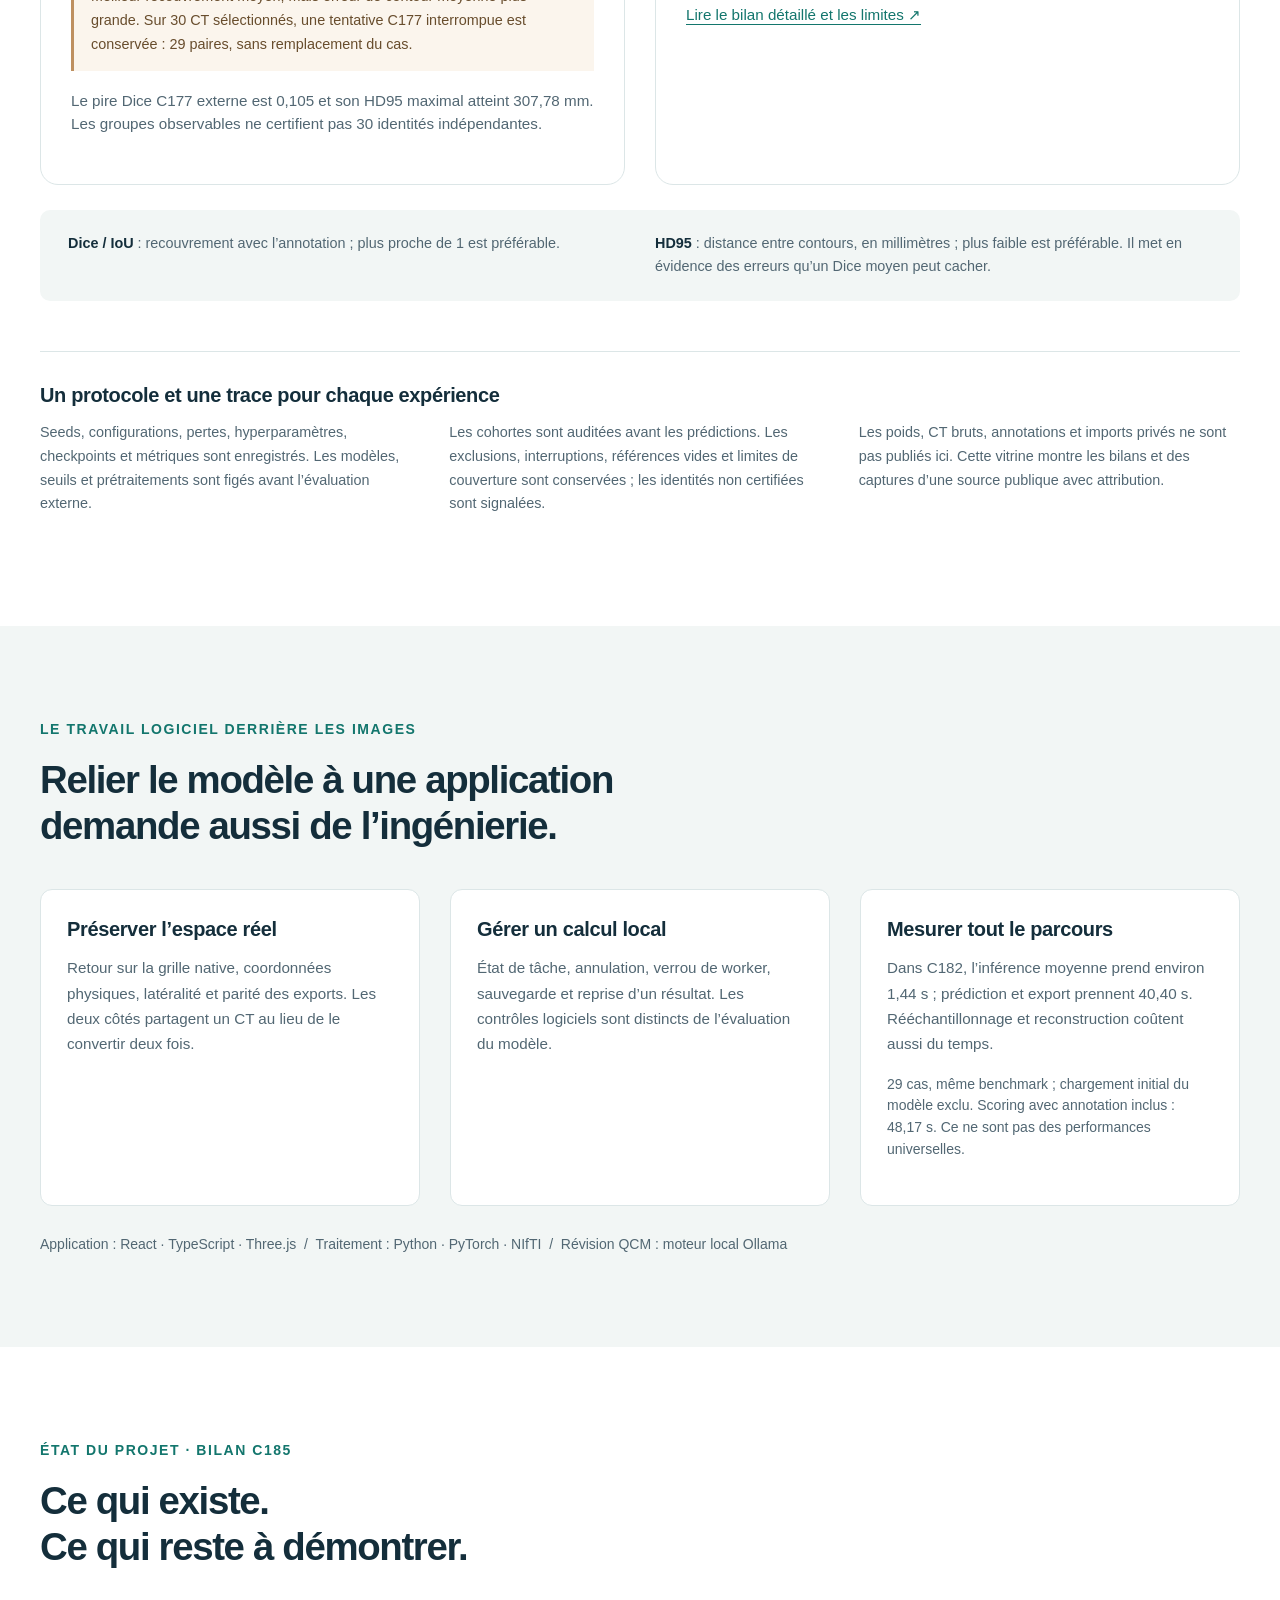
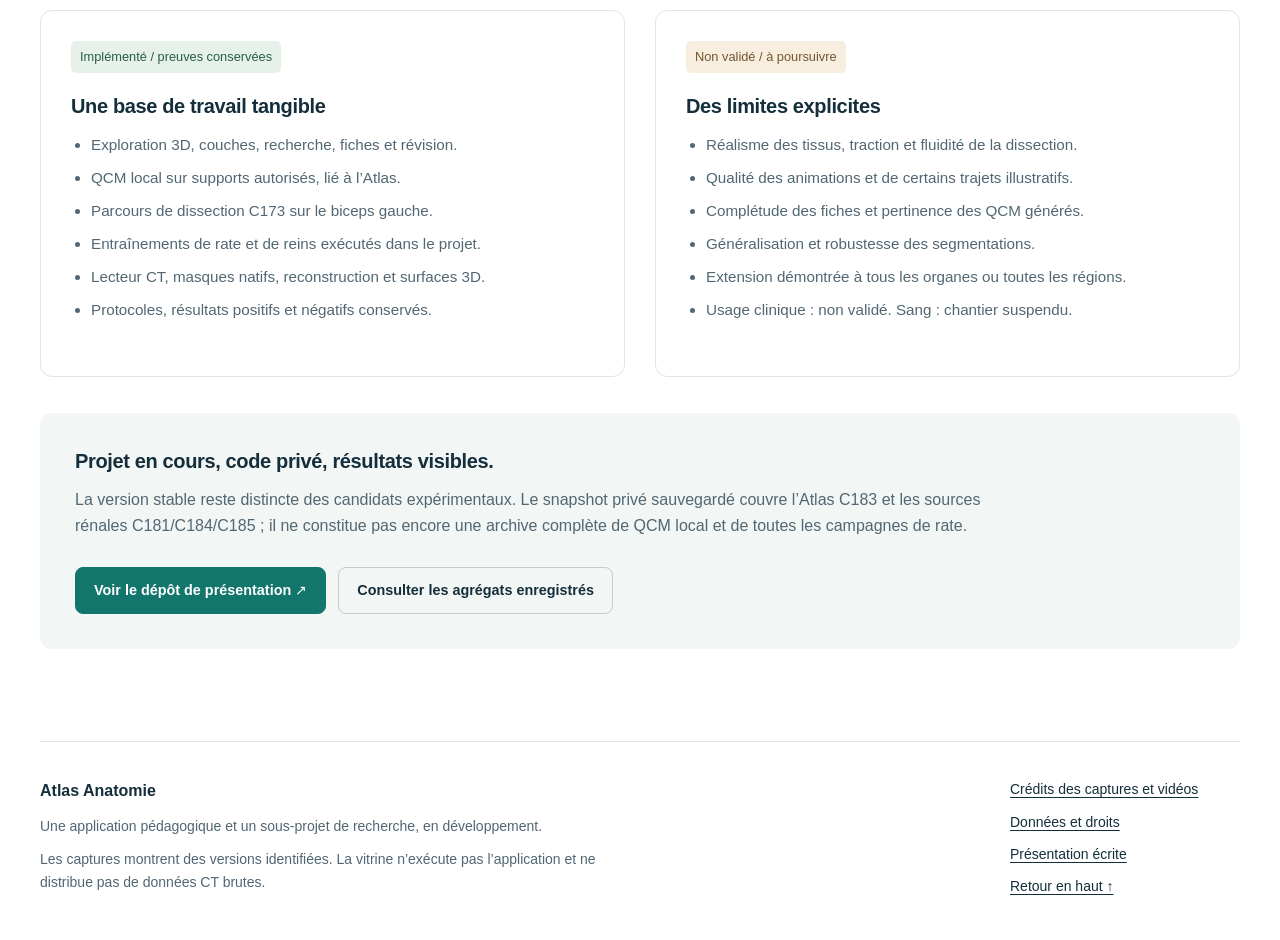
==== commit 21ab4e8a: "Present C186 live dissection through source biceps with repaired exterior" ====
--- a/index.html
+++ b/index.html
@@ -64,13 +64,13 @@
   <div class="wrap note">Les questions et photos générées doivent être vérifiées. Un petit PC peut utiliser un mode adapté, mais la qualité et le temps d’attente dépendent du modèle et du matériel ; aucune vitesse universelle n’est promise.</div>
 </section>
 
-<section id="dissection" class="section wrap">
-  <div class="section-heading"><p class="eyebrow">La table de dissection</p><h2>Inciser, tirer et relâcher la peau.</h2><p>Extrait court dans C173 : le scalpel et la pince agissent sur une zone du bras, au cadrage fixe et sans repères de collision.</p></div>
+  <section id="dissection" class="section wrap">
+  <div class="section-heading"><p class="eyebrow">La table de dissection</p><h2>Du corps entier au biceps exposé.</h2><p>Une approche continue du bras, puis les gestes réels : scalpel, décollement à la sonde, traction et maintien des tissus, petite incision du biceps.</p></div>
   <div class="video-layout">
-    <figure><video id="dissection-short-video" controls preload="metadata" playsinline poster="media/dissection-short-poster.png" aria-label="Extrait court : incision et traction de la peau, sans repères de collision"><source src="media/dissection-c173.webm" type="video/webm"></video><figcaption>Environ 17 secondes : incision au scalpel, traction de la peau, relâchement puis maintien par un écarteur. Mouvements enregistrés à vitesse normale ; étapes de sonde et attentes retirées. Cet extrait ne montre pas l’accès complet au biceps.</figcaption></figure>
-    <div class="context-card"><span class="pill">Extrait court · parcours complet à corriger</span><h3>Le rendu doit encore être corrigé</h3><p>La précédente vidéo a été retirée de la présentation principale après revue visuelle. Le repli des couches et le contact apparent des instruments restent insuffisants.</p><p>Les nouvelles prises au cadrage fixe n’ont pas donné un parcours complet et propre. Elles ne sont pas présentées comme une réussite. L’extrait ci-contre montre des gestes sur la peau, sans prétendre démontrer une dissection complète jusqu’au muscle.</p><details><summary>Preuve fonctionnelle historique C173</summary><p>Le scénario conservé atteint le biceps gauche et permet une petite incision. Il ne valide pas le réalisme ni la dissection de tout le corps. Le test historique comporte des repères de diagnostic.</p><a href="media/dissection-c173-diagnostic-original.webm">Consulter l’archive complète, avec diagnostic</a></details><p class="suspended">Le travail sur le sang reste suspendu.</p></div>
+    <figure><video id="dissection-short-video" controls preload="metadata" playsinline poster="media/dissection-short-poster.png" aria-label="C186 : du corps entier à la coupe du biceps, gestes réels sans repères de collision"><source src="media/dissection-c173.webm" type="video/webm"></video><figcaption>C186 · environ 89 secondes. Prise native continue de l’application : approche du bras et gestes à vitesse normale. Le parcours a été préparé avant la prise ; il n’y a aucun rechargement de poses, montage de gestes ou accélération. Le sang et les repères de collision sont désactivés.</figcaption></figure>
+    <div class="context-card"><span class="pill">Candidat de présentation C186</span><figure><img src="media/dissection-entry-c186.png" loading="lazy" alt="Le sujet anatomique entier sur la table, avant l’incision"><figcaption>La table avant les gestes. Visage et pieds raccordés localement ; yeux et oreilles issus du modèle source.</figcaption></figure><h3>Ce que la séquence montre</h3><p>Les couches sont exposées par les outils avant l’incision du vrai maillage source du biceps gauche. La sonde agit sur le tissu visible. Les écarteurs restent attachés à des bords incisés.</p><h3>Ce qui reste à améliorer</h3><p>Les replis restent stylisés et les instruments n’ont pas encore une collision physique complète. Le modèle source garde certains reliefs et raccords visibles. Cette capture ne valide ni le réalisme anatomique, ni une dissection libre de tout le corps.</p><p>Annulation, rétablissement et sauvegarde/reprise ont été vérifiés sur cette séance. C173 reste la référence fonctionnelle ; la version stable n’est pas remplacée.</p><details><summary>Preuve fonctionnelle historique C173</summary><a href="media/dissection-c173-diagnostic-original.webm">Archive complète avec diagnostic</a></details><p class="suspended">Le chantier du sang reste suspendu.</p></div>
   </div>
-</section>
+  </section>
 
 <section id="ia" class="section dark">
   <div class="wrap">
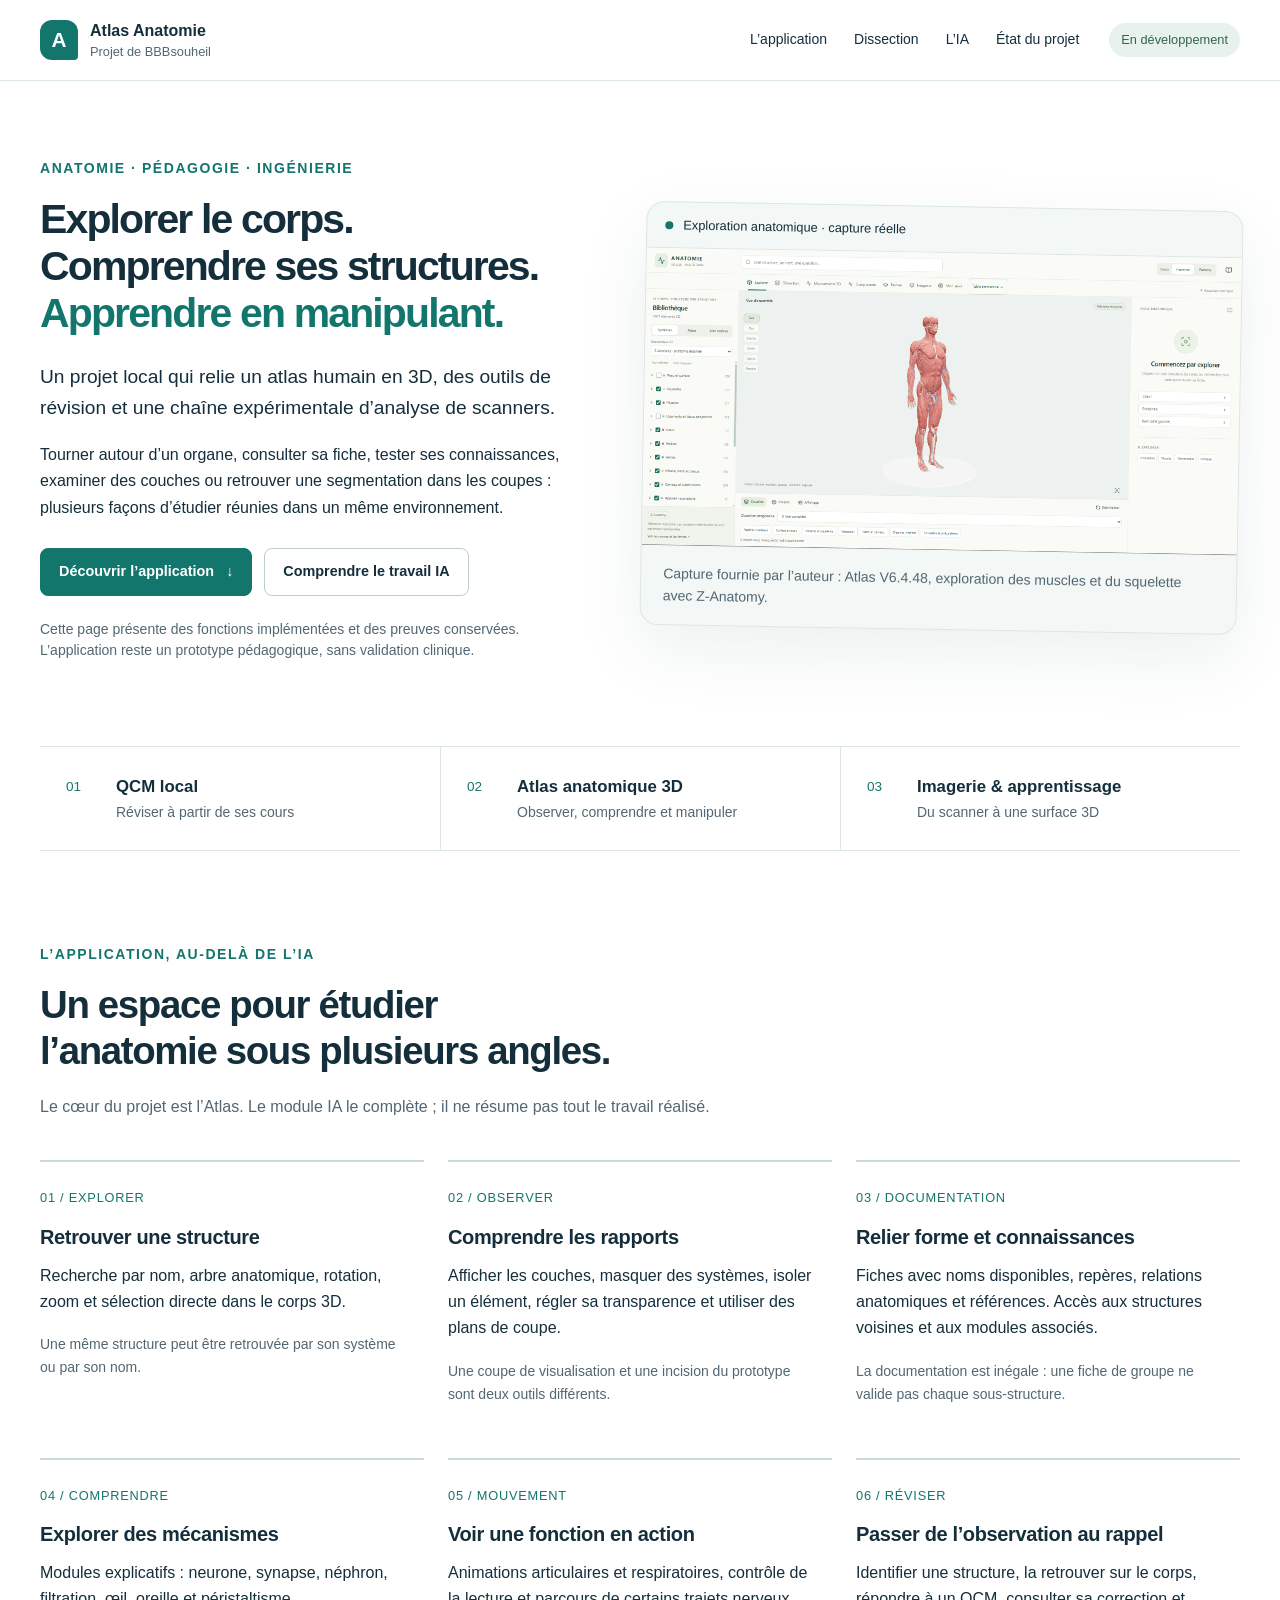
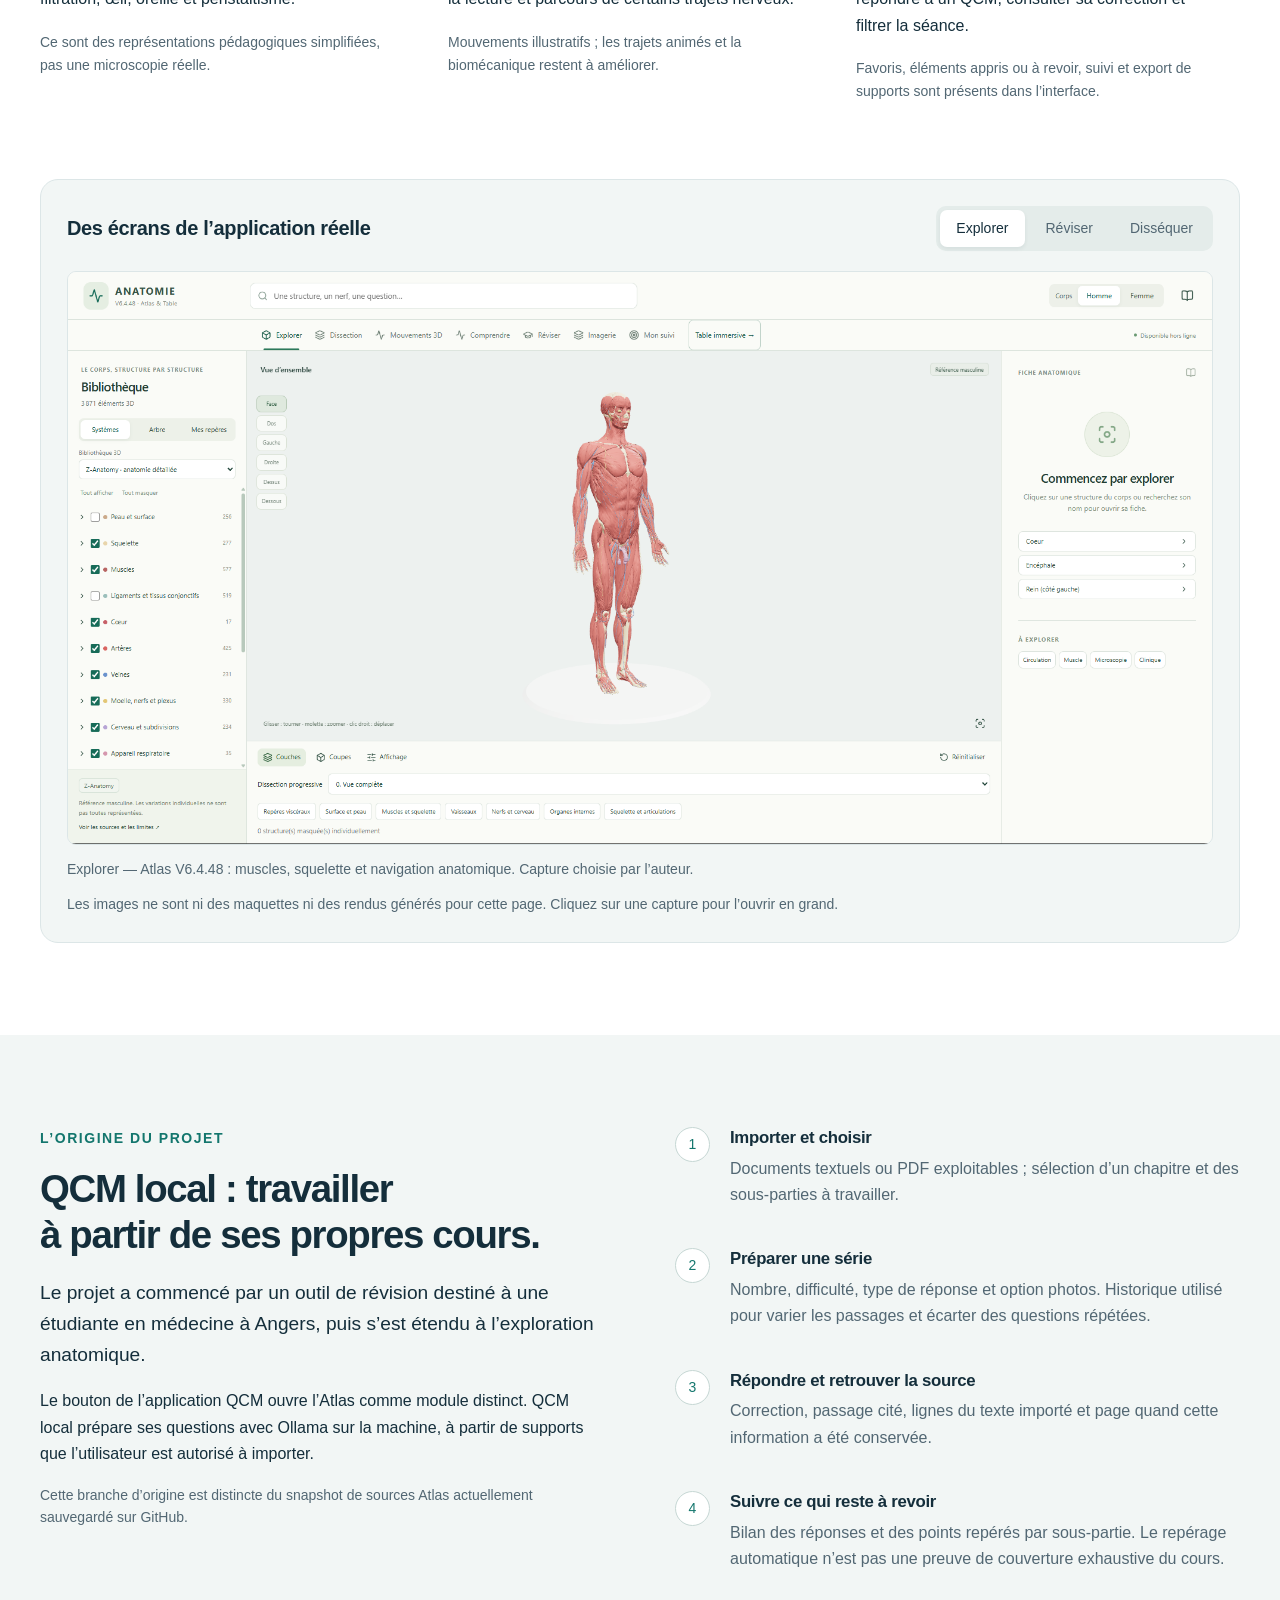
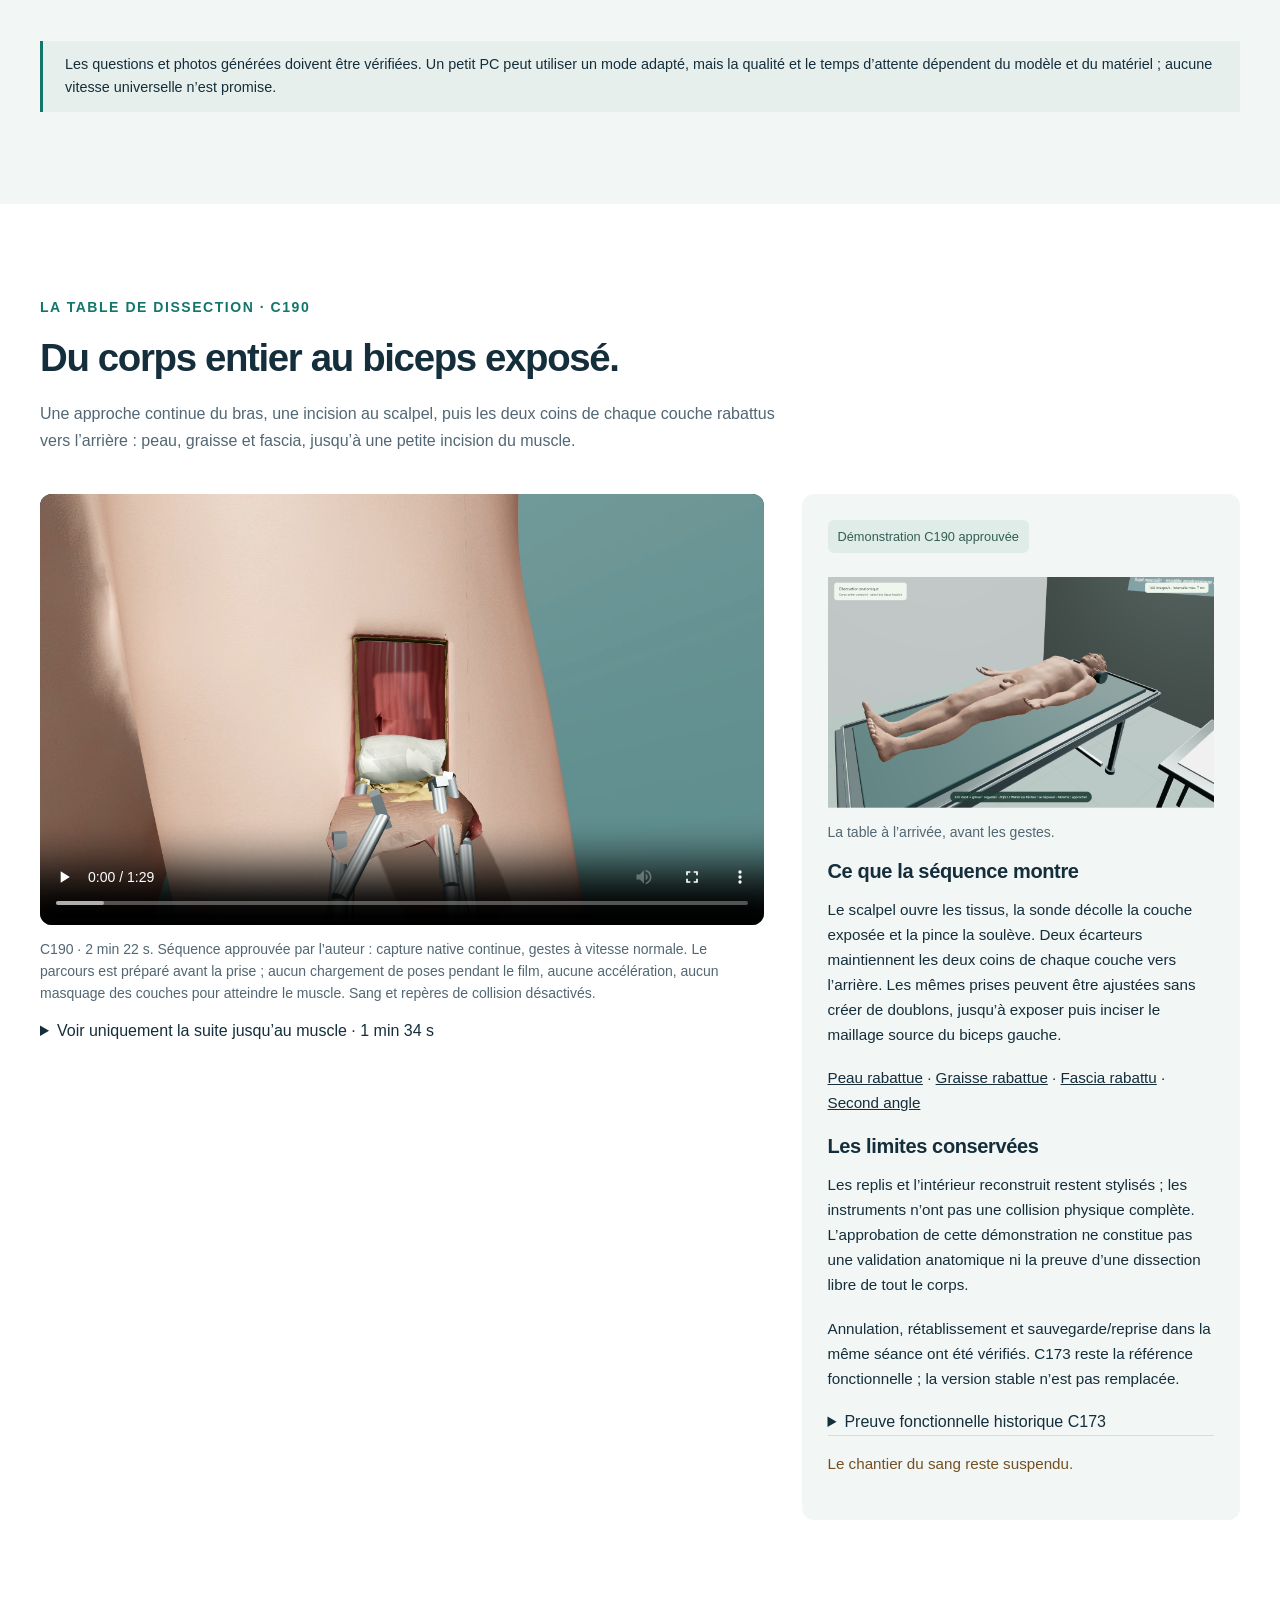
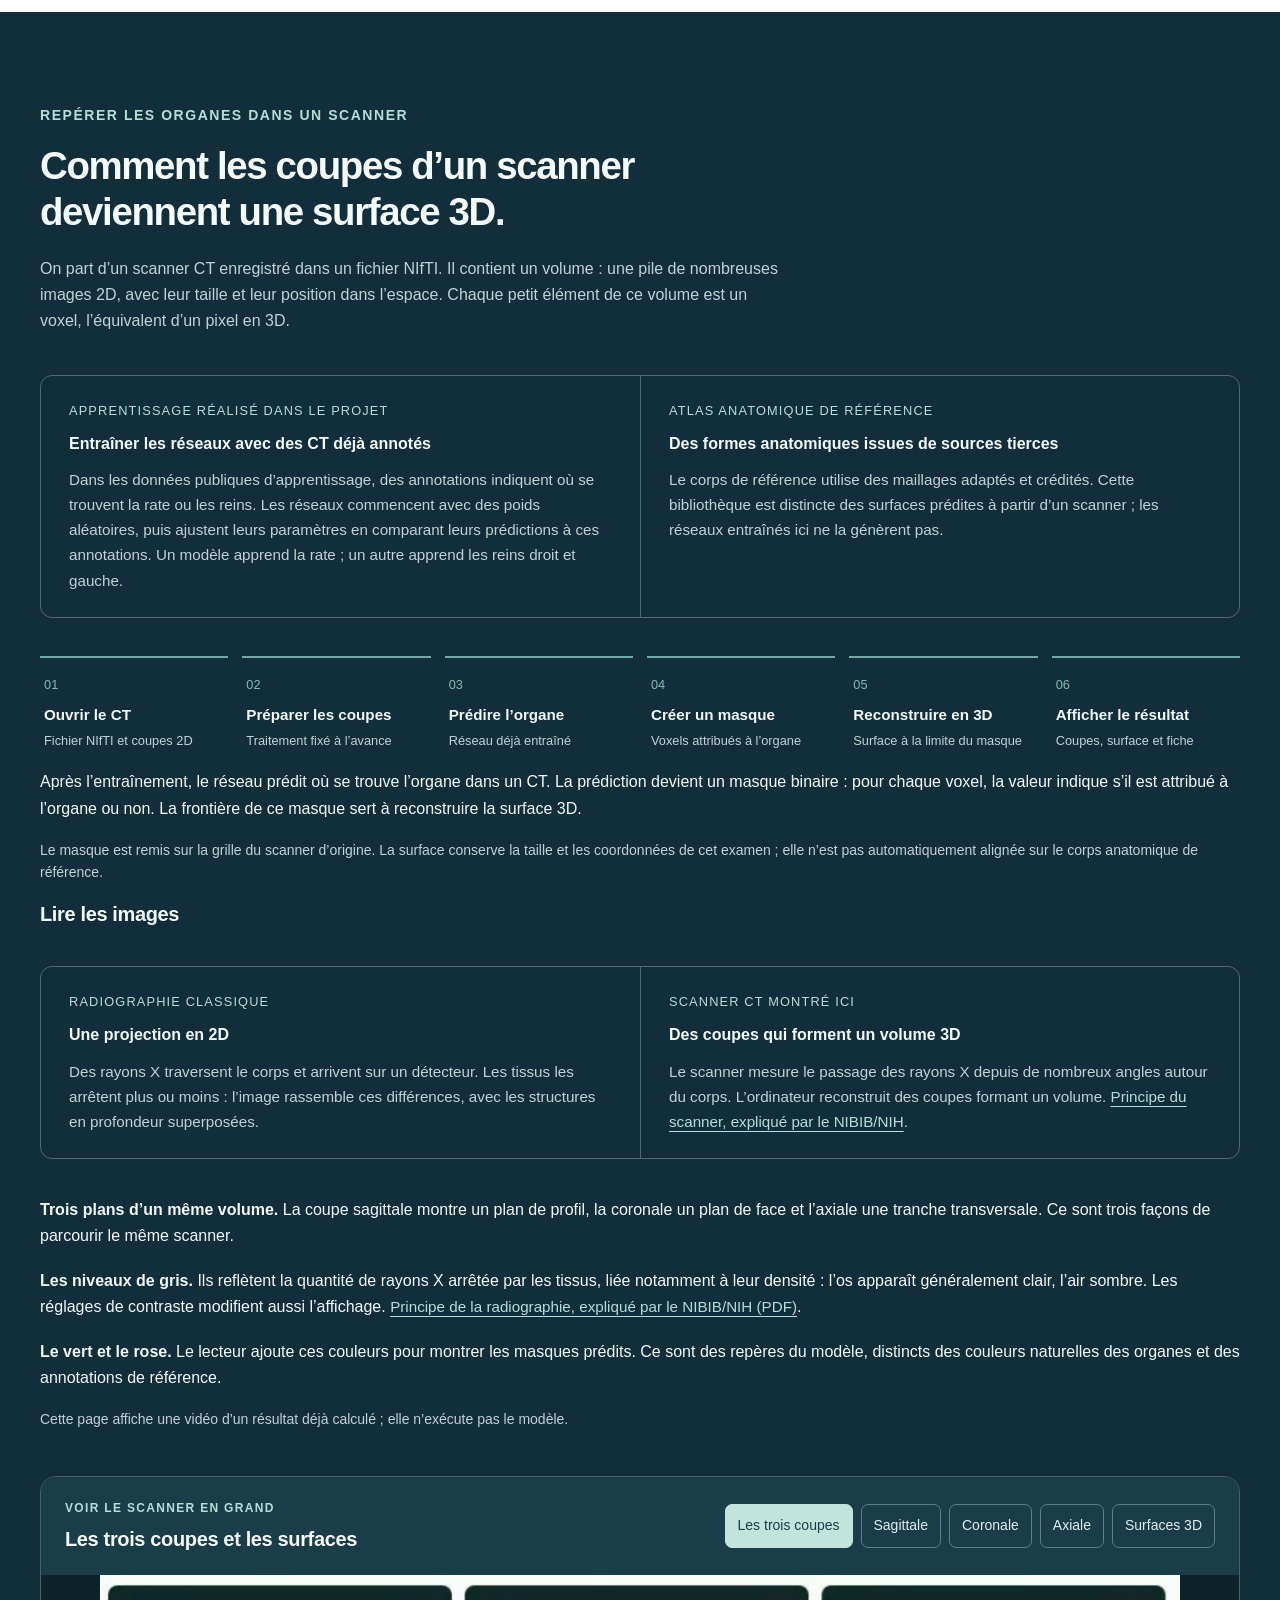
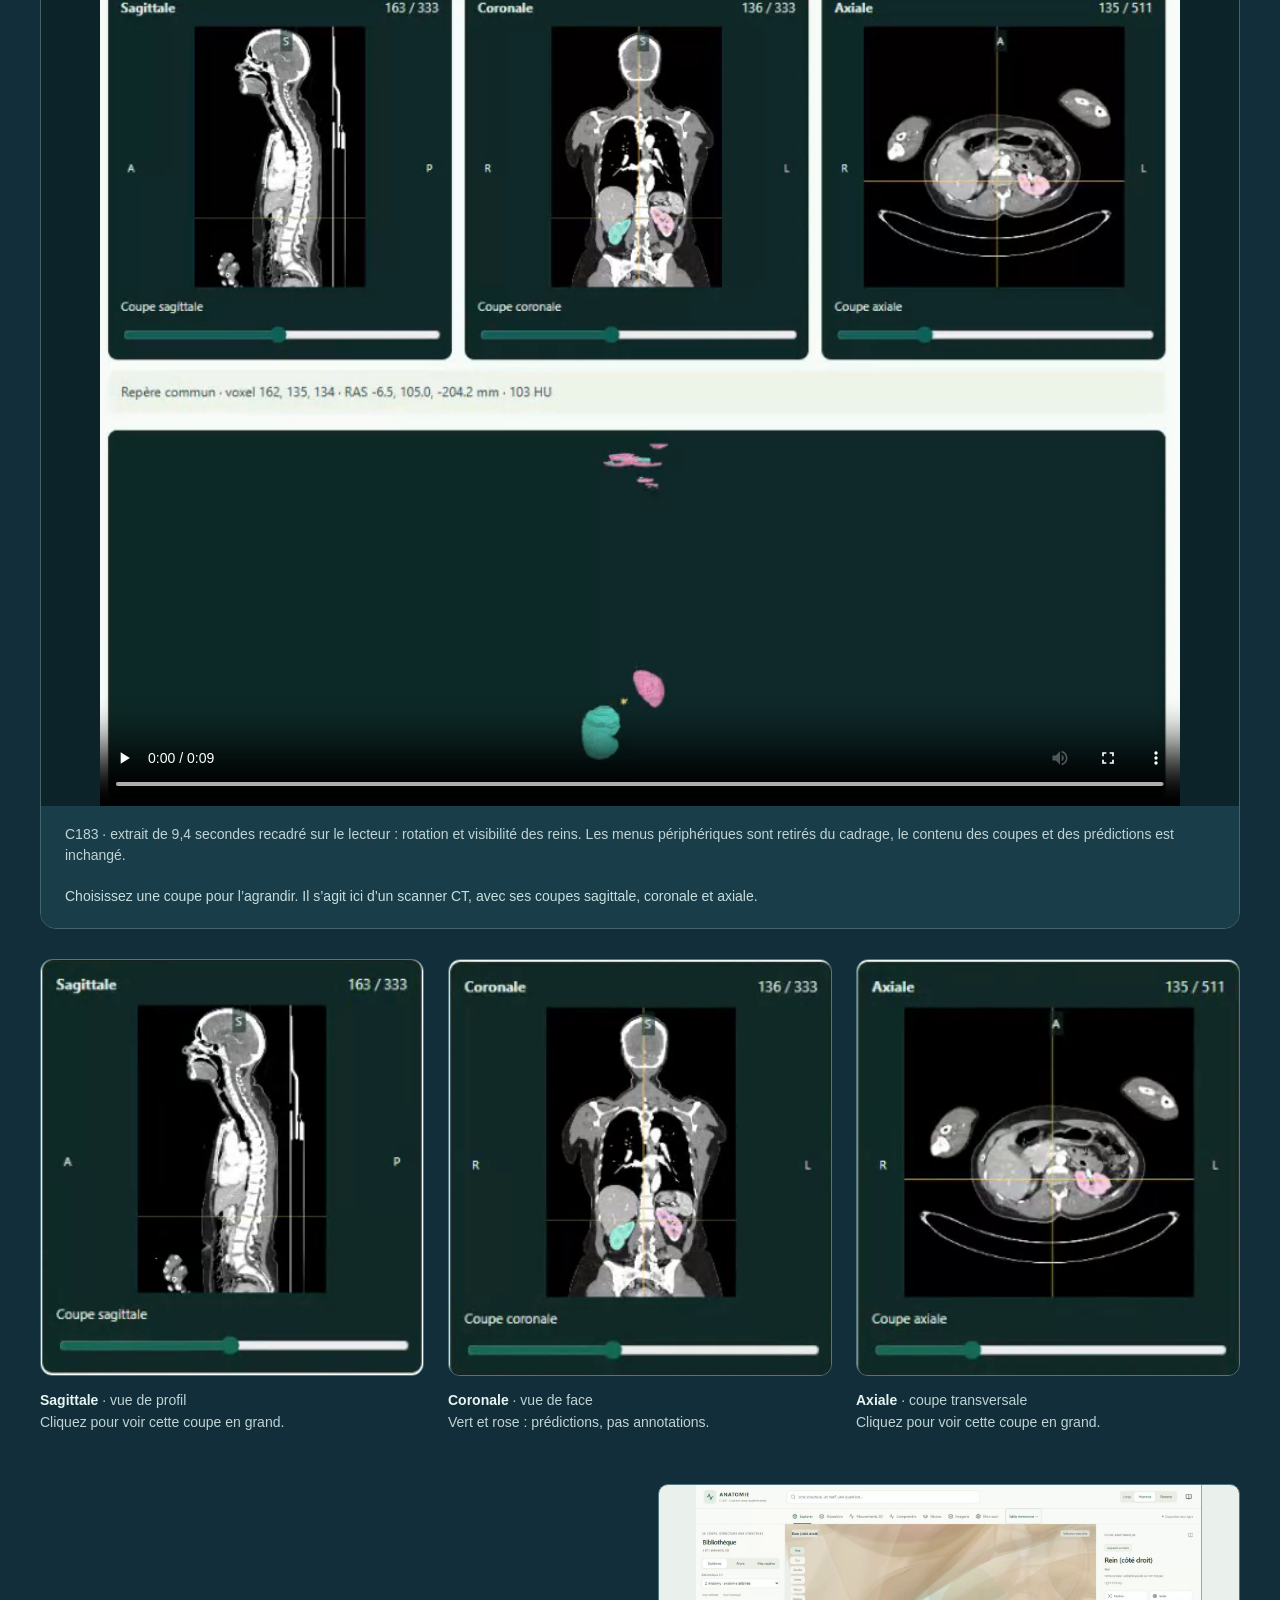
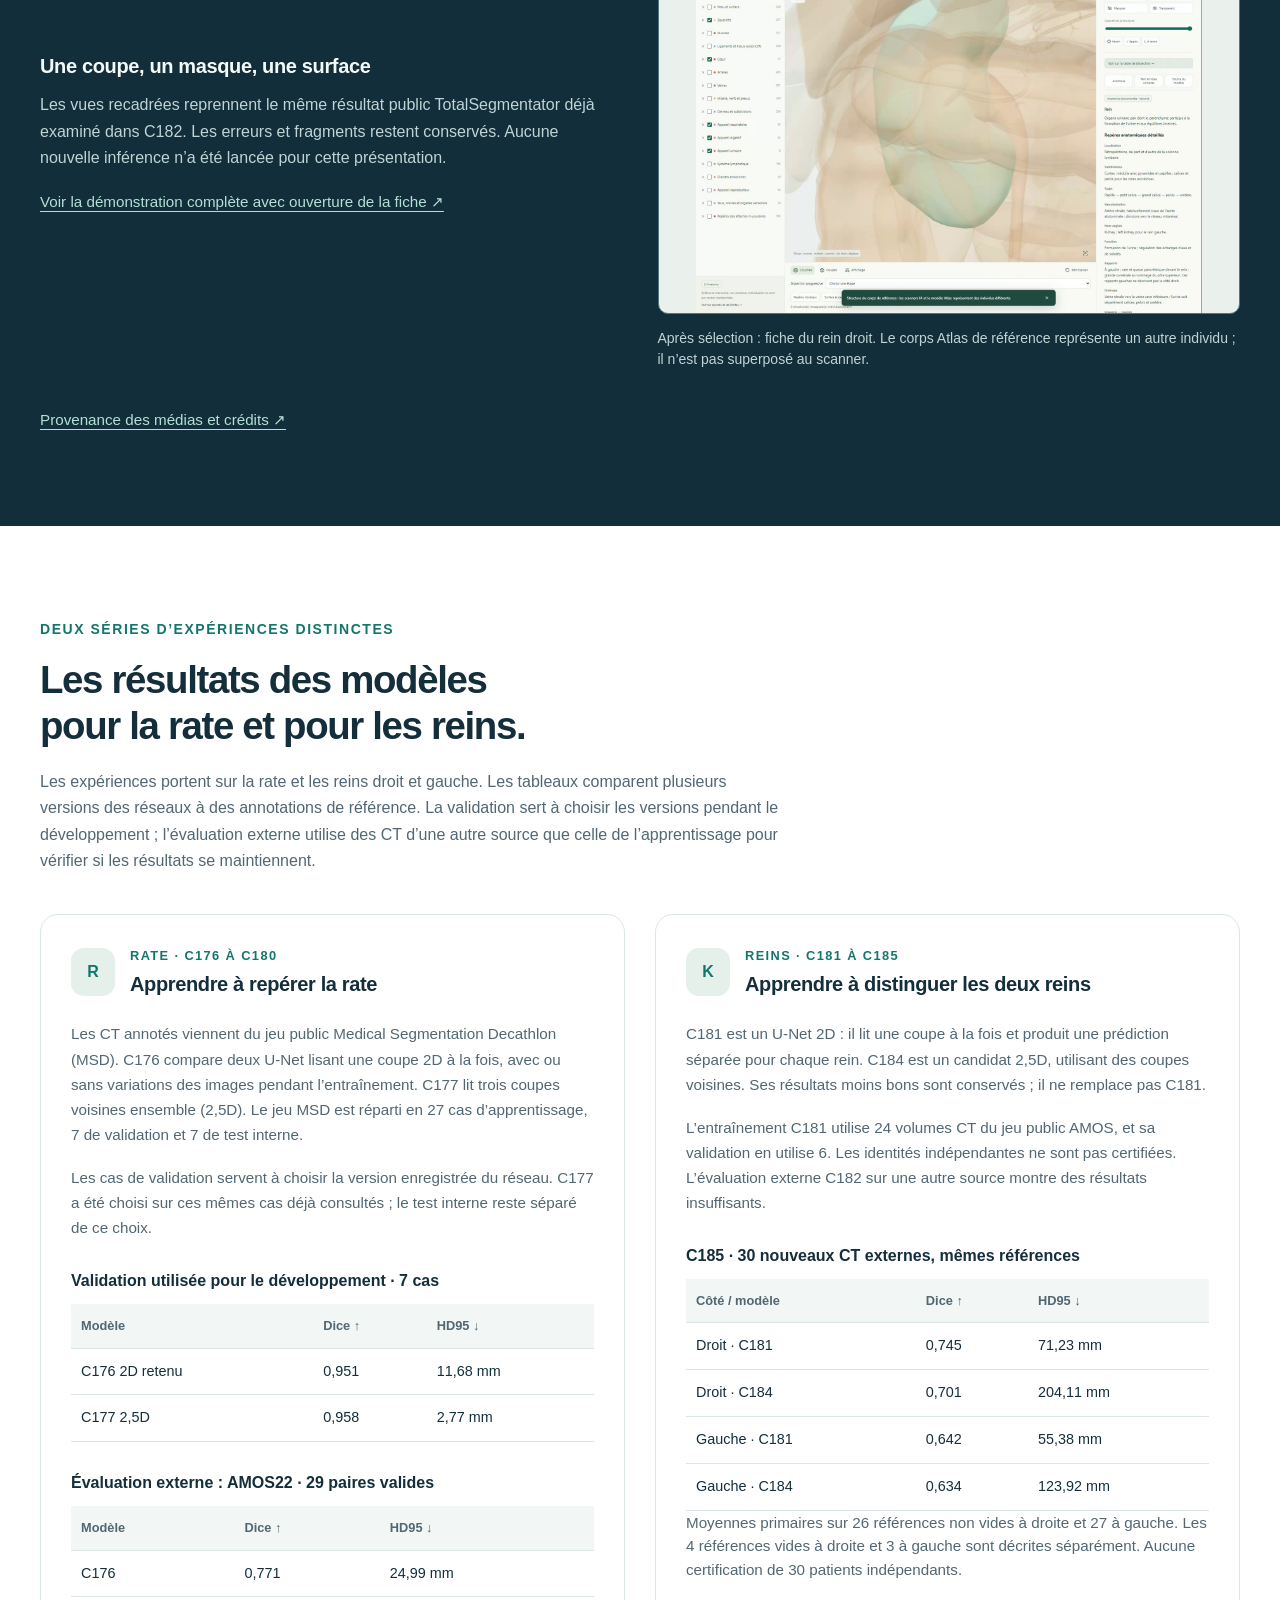
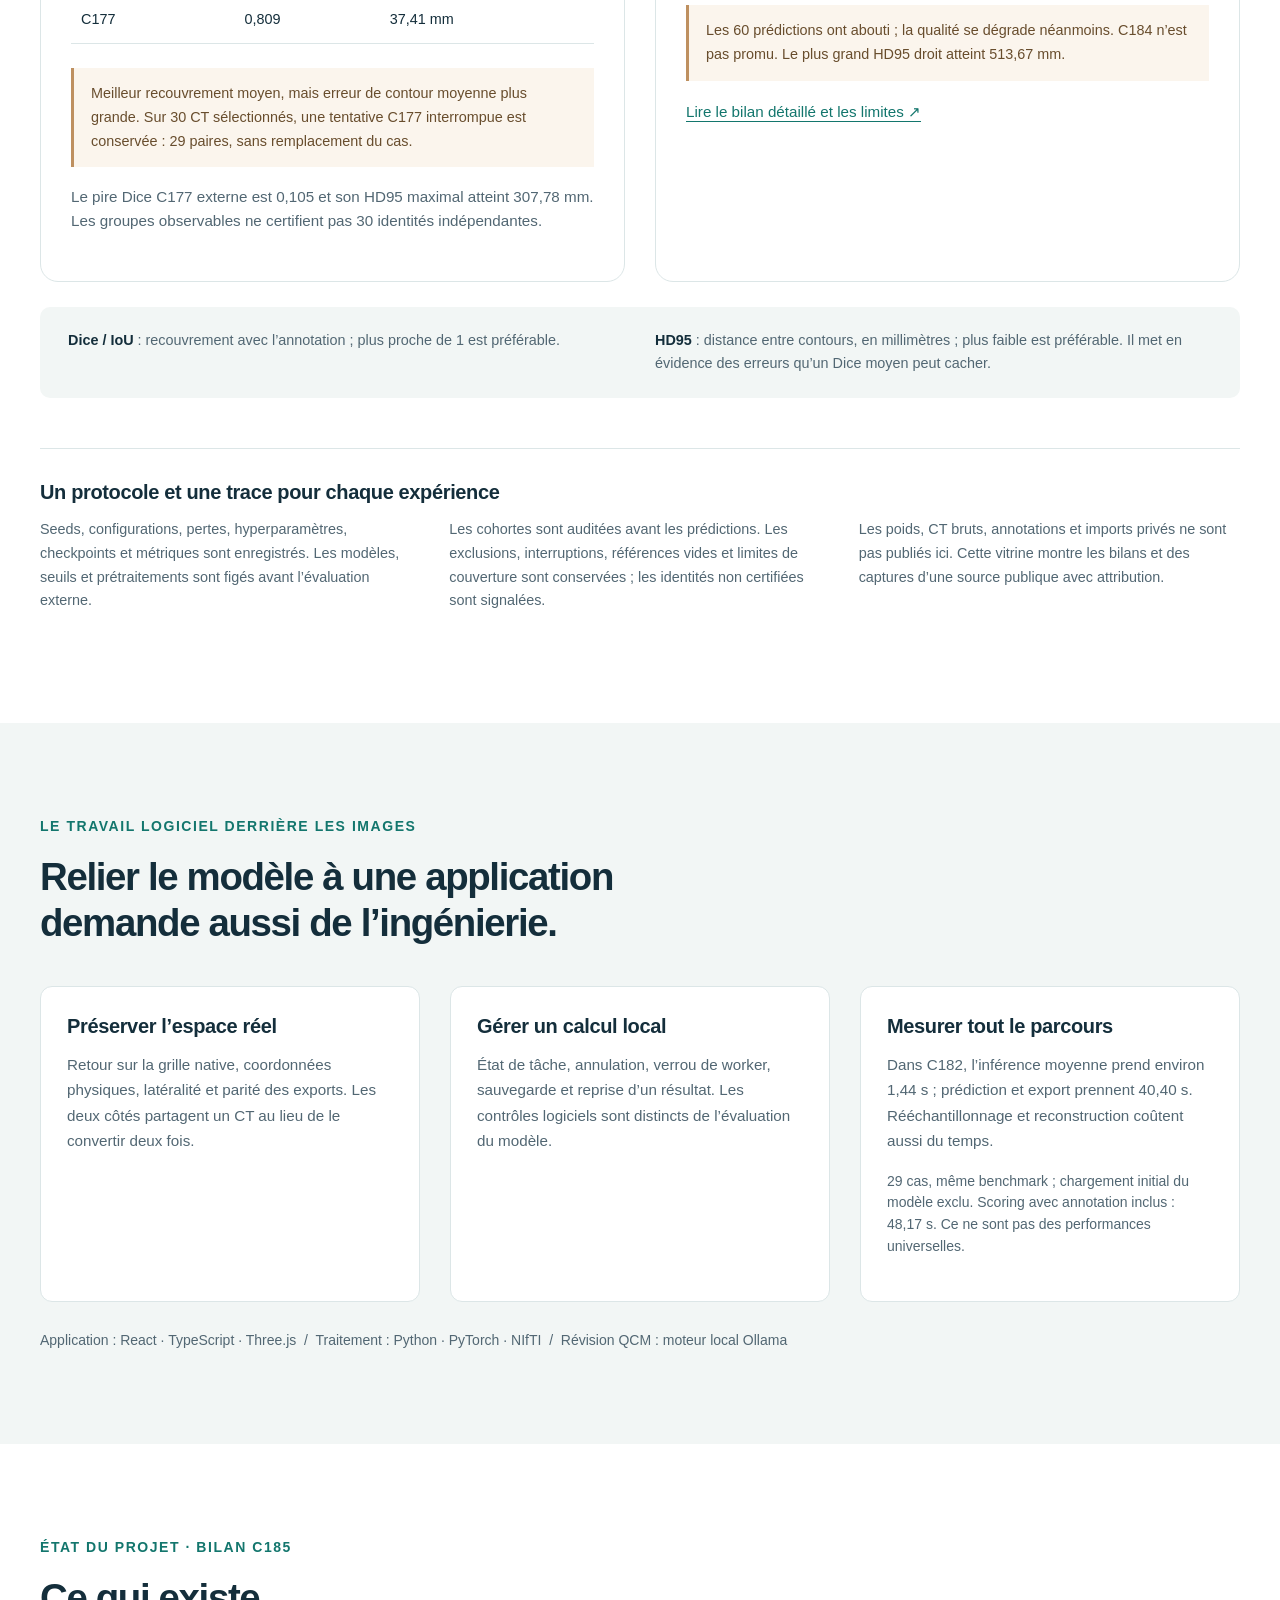
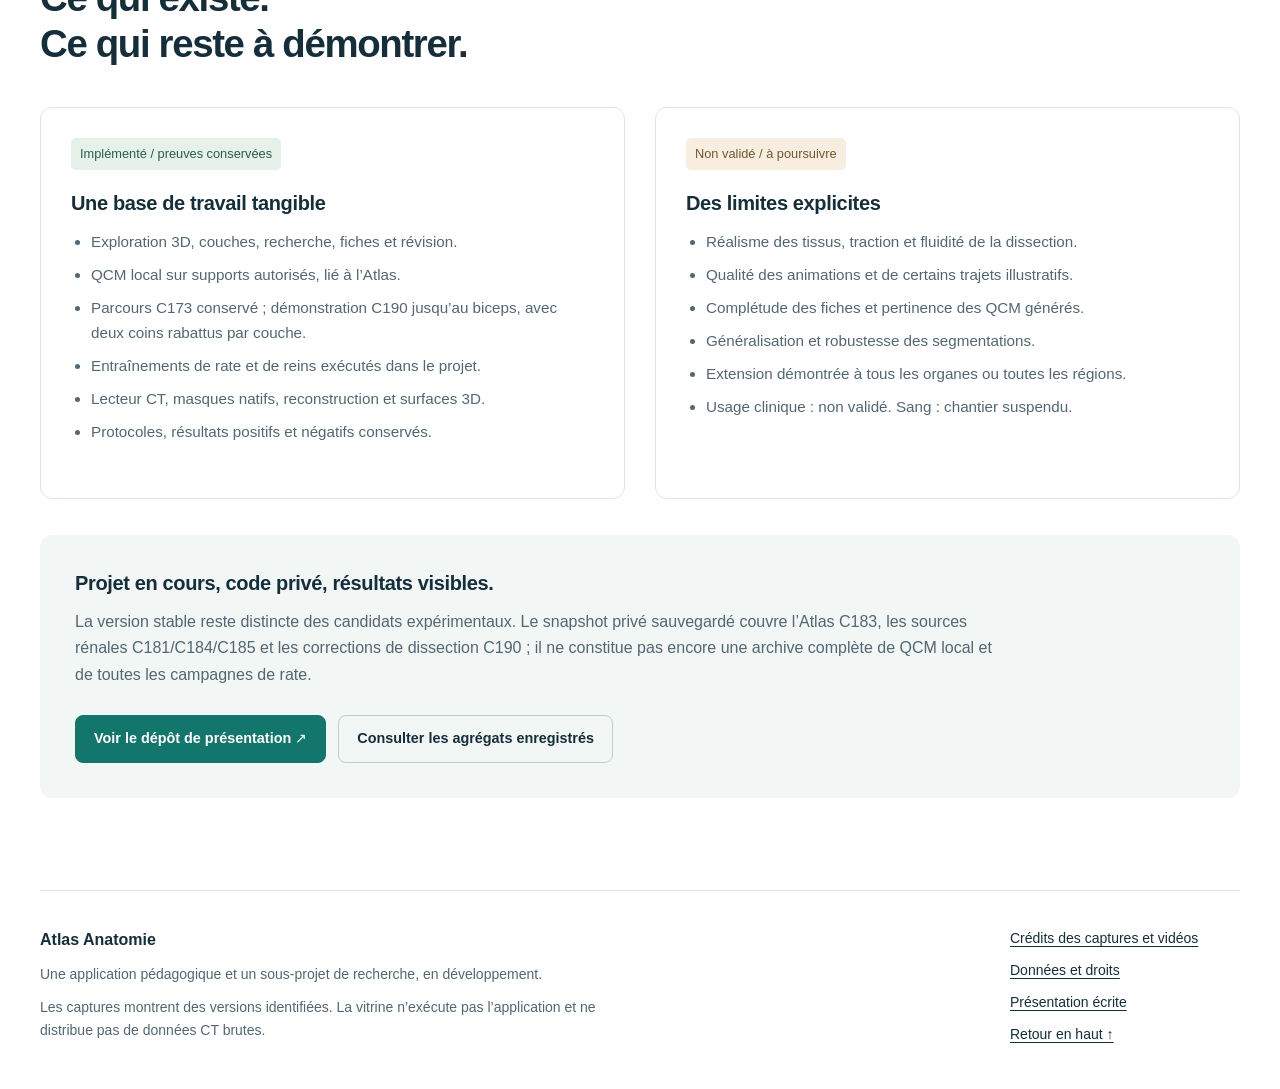
==== commit 635c4ff2: "Publish author-approved C190 dissection through muscle" ====
--- a/index.html
+++ b/index.html
@@ -7,7 +7,7 @@
   <title>Atlas Anatomie — explorer, comprendre, apprendre</title>
   <link rel="icon" href="favicon.svg" type="image/svg+xml">
   <link rel="stylesheet" href="styles.css">
-  <script src="presentation.js" defer></script>
+  <script src="presentation.js?v=c190" defer></script>
 </head>
 <body>
 <a class="skip" href="#contenu">Aller au contenu</a>
@@ -65,12 +65,12 @@
 </section>
 
   <section id="dissection" class="section wrap">
-  <div class="section-heading"><p class="eyebrow">La table de dissection</p><h2>Du corps entier au biceps exposé.</h2><p>Une approche continue du bras, puis les gestes réels : scalpel, décollement à la sonde, traction et maintien des tissus, petite incision du biceps.</p></div>
+  <div class="section-heading"><p class="eyebrow">La table de dissection · C190</p><h2>Du corps entier au biceps exposé.</h2><p>Une approche continue du bras, une incision au scalpel, puis les deux coins de chaque couche rabattus vers l’arrière : peau, graisse et fascia, jusqu’à une petite incision du muscle.</p></div>
   <div class="video-layout">
-    <figure><video id="dissection-short-video" controls preload="metadata" playsinline poster="media/dissection-short-poster.png" aria-label="C186 : du corps entier à la coupe du biceps, gestes réels sans repères de collision"><source src="media/dissection-c173.webm" type="video/webm"></video><figcaption>C186 · environ 89 secondes. Prise native continue de l’application : approche du bras et gestes à vitesse normale. Le parcours a été préparé avant la prise ; il n’y a aucun rechargement de poses, montage de gestes ou accélération. Le sang et les repères de collision sont désactivés.</figcaption></figure>
-    <div class="context-card"><span class="pill">Candidat de présentation C186</span><figure><img src="media/dissection-entry-c186.png" loading="lazy" alt="Le sujet anatomique entier sur la table, avant l’incision"><figcaption>La table avant les gestes. Visage et pieds raccordés localement ; yeux et oreilles issus du modèle source.</figcaption></figure><h3>Ce que la séquence montre</h3><p>Les couches sont exposées par les outils avant l’incision du vrai maillage source du biceps gauche. La sonde agit sur le tissu visible. Les écarteurs restent attachés à des bords incisés.</p><h3>Ce qui reste à améliorer</h3><p>Les replis restent stylisés et les instruments n’ont pas encore une collision physique complète. Le modèle source garde certains reliefs et raccords visibles. Cette capture ne valide ni le réalisme anatomique, ni une dissection libre de tout le corps.</p><p>Annulation, rétablissement et sauvegarde/reprise ont été vérifiés sur cette séance. C173 reste la référence fonctionnelle ; la version stable n’est pas remplacée.</p><details><summary>Preuve fonctionnelle historique C173</summary><a href="media/dissection-c173-diagnostic-original.webm">Archive complète avec diagnostic</a></details><p class="suspended">Le chantier du sang reste suspendu.</p></div>
+    <figure><video id="dissection-short-video" controls preload="metadata" playsinline poster="media/dissection-short-poster.png?v=c190" aria-label="C190 : parcours continu du corps entier à la coupe du biceps, sans repères de collision"><source src="media/dissection-c173.webm?v=c190" type="video/webm"></video><figcaption>C190 · 2 min 22 s. Séquence approuvée par l’auteur : capture native continue, gestes à vitesse normale. Le parcours est préparé avant la prise ; aucun chargement de poses pendant le film, aucune accélération, aucun masquage des couches pour atteindre le muscle. Sang et repères de collision désactivés.</figcaption><details><summary>Voir uniquement la suite jusqu’au muscle · 1 min 34 s</summary><video id="dissection-continuation-video" controls preload="none" playsinline poster="media/dissection-short-poster.png?v=c190" aria-label="Extrait continu C190 : de la peau déjà rabattue au muscle"><source src="media/dissection-c190-suite-muscle.webm" type="video/webm"></video><p class="caption">Extrait contigu de la même prise, à vitesse inchangée. Il commence après le rabattement de la peau.</p></details></figure>
+    <div class="context-card"><span class="pill">Démonstration C190 approuvée</span><figure><img src="media/dissection-entry-c190.png" loading="lazy" alt="Le sujet anatomique entier sur la table, avant l’incision C190"><figcaption>La table à l’arrivée, avant les gestes.</figcaption></figure><h3>Ce que la séquence montre</h3><p>Le scalpel ouvre les tissus, la sonde décolle la couche exposée et la pince la soulève. Deux écarteurs maintiennent les deux coins de chaque couche vers l’arrière. Les mêmes prises peuvent être ajustées sans créer de doublons, jusqu’à exposer puis inciser le maillage source du biceps gauche.</p><p><a href="media/dissection-c190-peau.png">Peau rabattue</a> · <a href="media/dissection-c190-graisse.png">Graisse rabattue</a> · <a href="media/dissection-c190-fascia.png">Fascia rabattu</a> · <a href="media/dissection-c190-second-angle.png">Second angle</a></p><h3>Les limites conservées</h3><p>Les replis et l’intérieur reconstruit restent stylisés ; les instruments n’ont pas une collision physique complète. L’approbation de cette démonstration ne constitue pas une validation anatomique ni la preuve d’une dissection libre de tout le corps.</p><p>Annulation, rétablissement et sauvegarde/reprise dans la même séance ont été vérifiés. C173 reste la référence fonctionnelle ; la version stable n’est pas remplacée.</p><details><summary>Preuve fonctionnelle historique C173</summary><a href="media/dissection-c173-diagnostic-original.webm">Archive complète avec diagnostic</a></details><p class="suspended">Le chantier du sang reste suspendu.</p></div>
   </div>
-  </section>
+</section>
 
 <section id="ia" class="section dark">
   <div class="wrap">
@@ -114,8 +114,8 @@
 
 <section id="bilan" class="section wrap">
   <div class="section-heading"><p class="eyebrow">État du projet · bilan C185</p><h2>Ce qui existe.<br>Ce qui reste à démontrer.</h2></div>
-  <div class="state-grid"><article><span class="state-label">Implémenté / preuves conservées</span><h3>Une base de travail tangible</h3><ul><li>Exploration 3D, couches, recherche, fiches et révision.</li><li>QCM local sur supports autorisés, lié à l’Atlas.</li><li>Parcours de dissection C173 sur le biceps gauche.</li><li>Entraînements de rate et de reins exécutés dans le projet.</li><li>Lecteur CT, masques natifs, reconstruction et surfaces 3D.</li><li>Protocoles, résultats positifs et négatifs conservés.</li></ul></article><article><span class="state-label amber">Non validé / à poursuivre</span><h3>Des limites explicites</h3><ul><li>Réalisme des tissus, traction et fluidité de la dissection.</li><li>Qualité des animations et de certains trajets illustratifs.</li><li>Complétude des fiches et pertinence des QCM générés.</li><li>Généralisation et robustesse des segmentations.</li><li>Extension démontrée à tous les organes ou toutes les régions.</li><li>Usage clinique : non validé. Sang : chantier suspendu.</li></ul></article></div>
-  <div class="closing"><h3>Projet en cours, code privé, résultats visibles.</h3><p>La version stable reste distincte des candidats expérimentaux. Le snapshot privé sauvegardé couvre l’Atlas C183 et les sources rénales C181/C184/C185 ; il ne constitue pas encore une archive complète de QCM local et de toutes les campagnes de rate.</p><div class="actions"><a class="button primary" href="https://github.com/BBBsouheil/atlas-anatomie-resultats">Voir le dépôt de présentation ↗</a><a class="button" href="results-public.json">Consulter les agrégats enregistrés</a></div></div>
+  <div class="state-grid"><article><span class="state-label">Implémenté / preuves conservées</span><h3>Une base de travail tangible</h3><ul><li>Exploration 3D, couches, recherche, fiches et révision.</li><li>QCM local sur supports autorisés, lié à l’Atlas.</li><li>Parcours C173 conservé ; démonstration C190 jusqu’au biceps, avec deux coins rabattus par couche.</li><li>Entraînements de rate et de reins exécutés dans le projet.</li><li>Lecteur CT, masques natifs, reconstruction et surfaces 3D.</li><li>Protocoles, résultats positifs et négatifs conservés.</li></ul></article><article><span class="state-label amber">Non validé / à poursuivre</span><h3>Des limites explicites</h3><ul><li>Réalisme des tissus, traction et fluidité de la dissection.</li><li>Qualité des animations et de certains trajets illustratifs.</li><li>Complétude des fiches et pertinence des QCM générés.</li><li>Généralisation et robustesse des segmentations.</li><li>Extension démontrée à tous les organes ou toutes les régions.</li><li>Usage clinique : non validé. Sang : chantier suspendu.</li></ul></article></div>
+  <div class="closing"><h3>Projet en cours, code privé, résultats visibles.</h3><p>La version stable reste distincte des candidats expérimentaux. Le snapshot privé sauvegardé couvre l’Atlas C183, les sources rénales C181/C184/C185 et les corrections de dissection C190 ; il ne constitue pas encore une archive complète de QCM local et de toutes les campagnes de rate.</p><div class="actions"><a class="button primary" href="https://github.com/BBBsouheil/atlas-anatomie-resultats">Voir le dépôt de présentation ↗</a><a class="button" href="results-public.json">Consulter les agrégats enregistrés</a></div></div>
 </section>
 </main>
 <footer class="footer wrap"><div><strong>Atlas Anatomie</strong><p>Une application pédagogique et un sous-projet de recherche, en développement.</p><p>Les captures montrent des versions identifiées. La vitrine n’exécute pas l’application et ne distribue pas de données CT brutes.</p></div><div><a href="MEDIA_ATTRIBUTIONS.md">Crédits des captures et vidéos</a><a href="NOTICE_DONNEES_ET_DROITS.txt">Données et droits</a><a href="README.md">Présentation écrite</a><a href="#">Retour en haut ↑</a></div></footer>
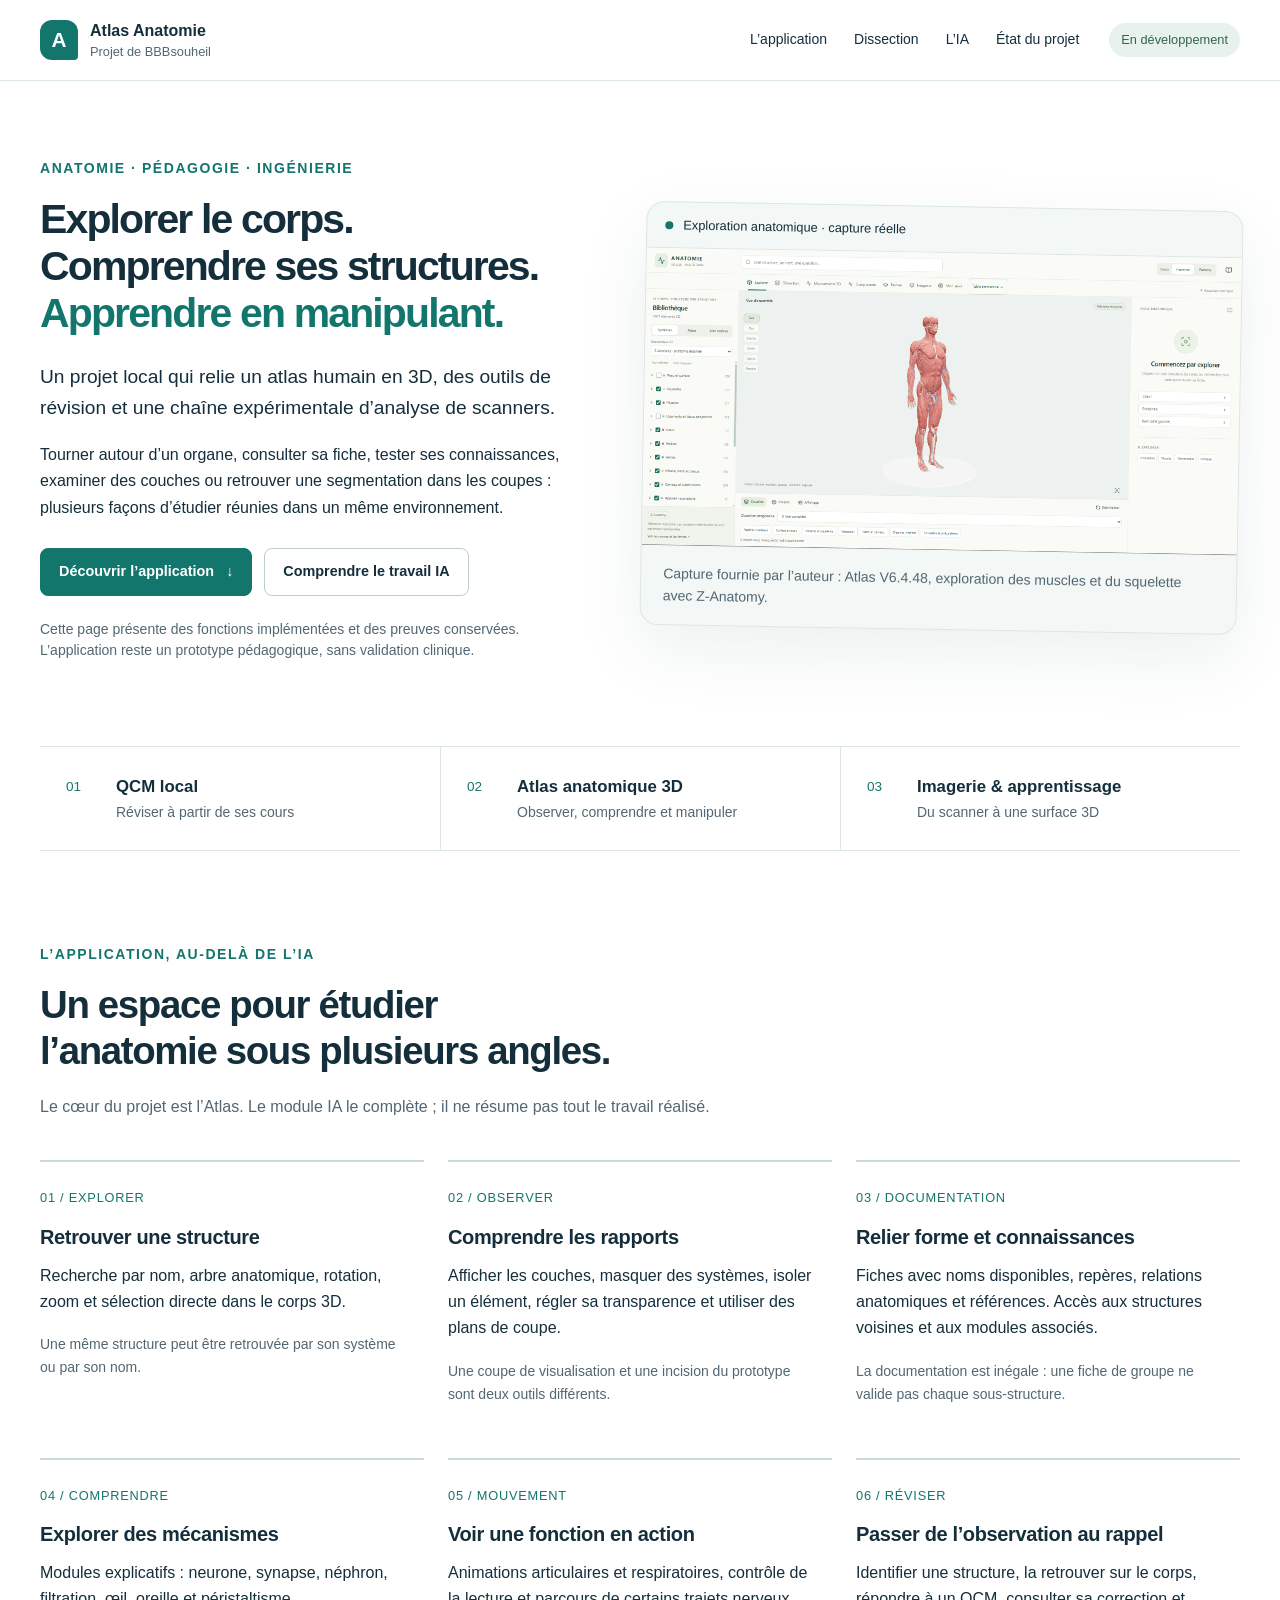
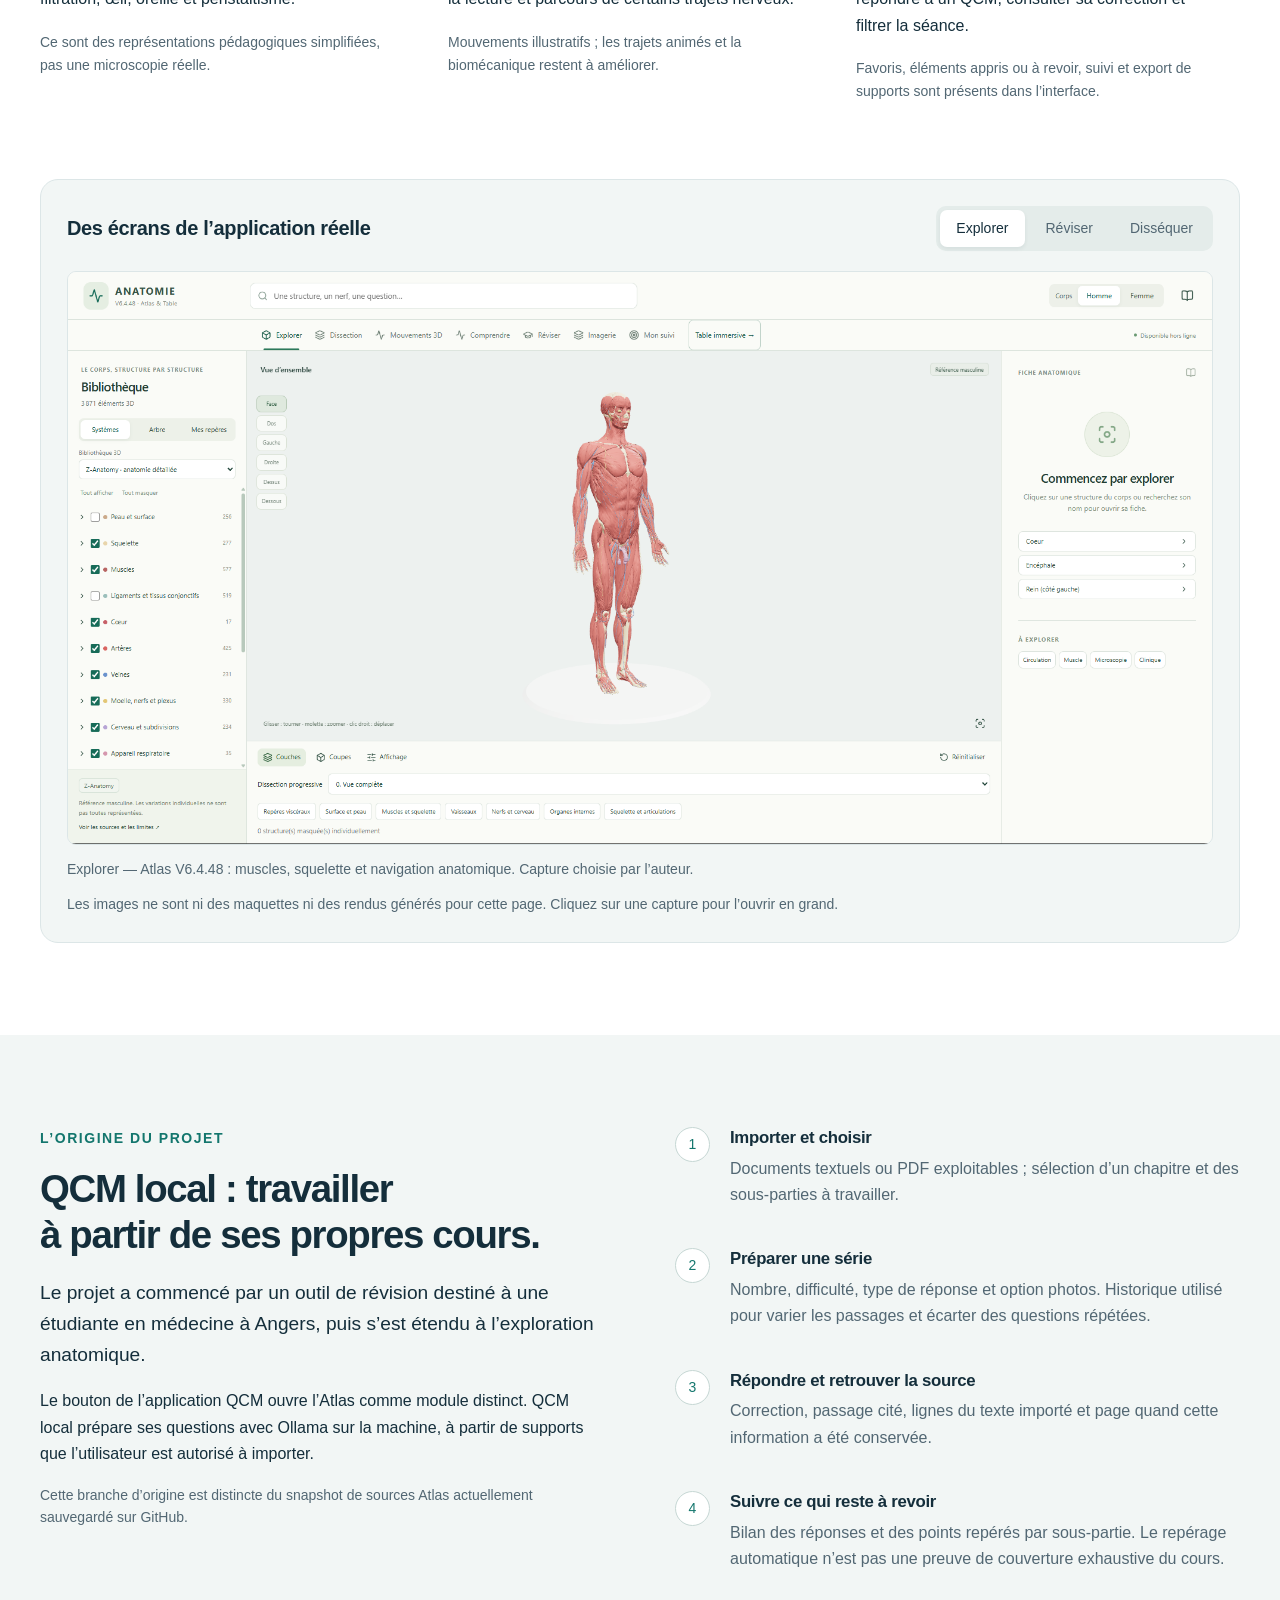
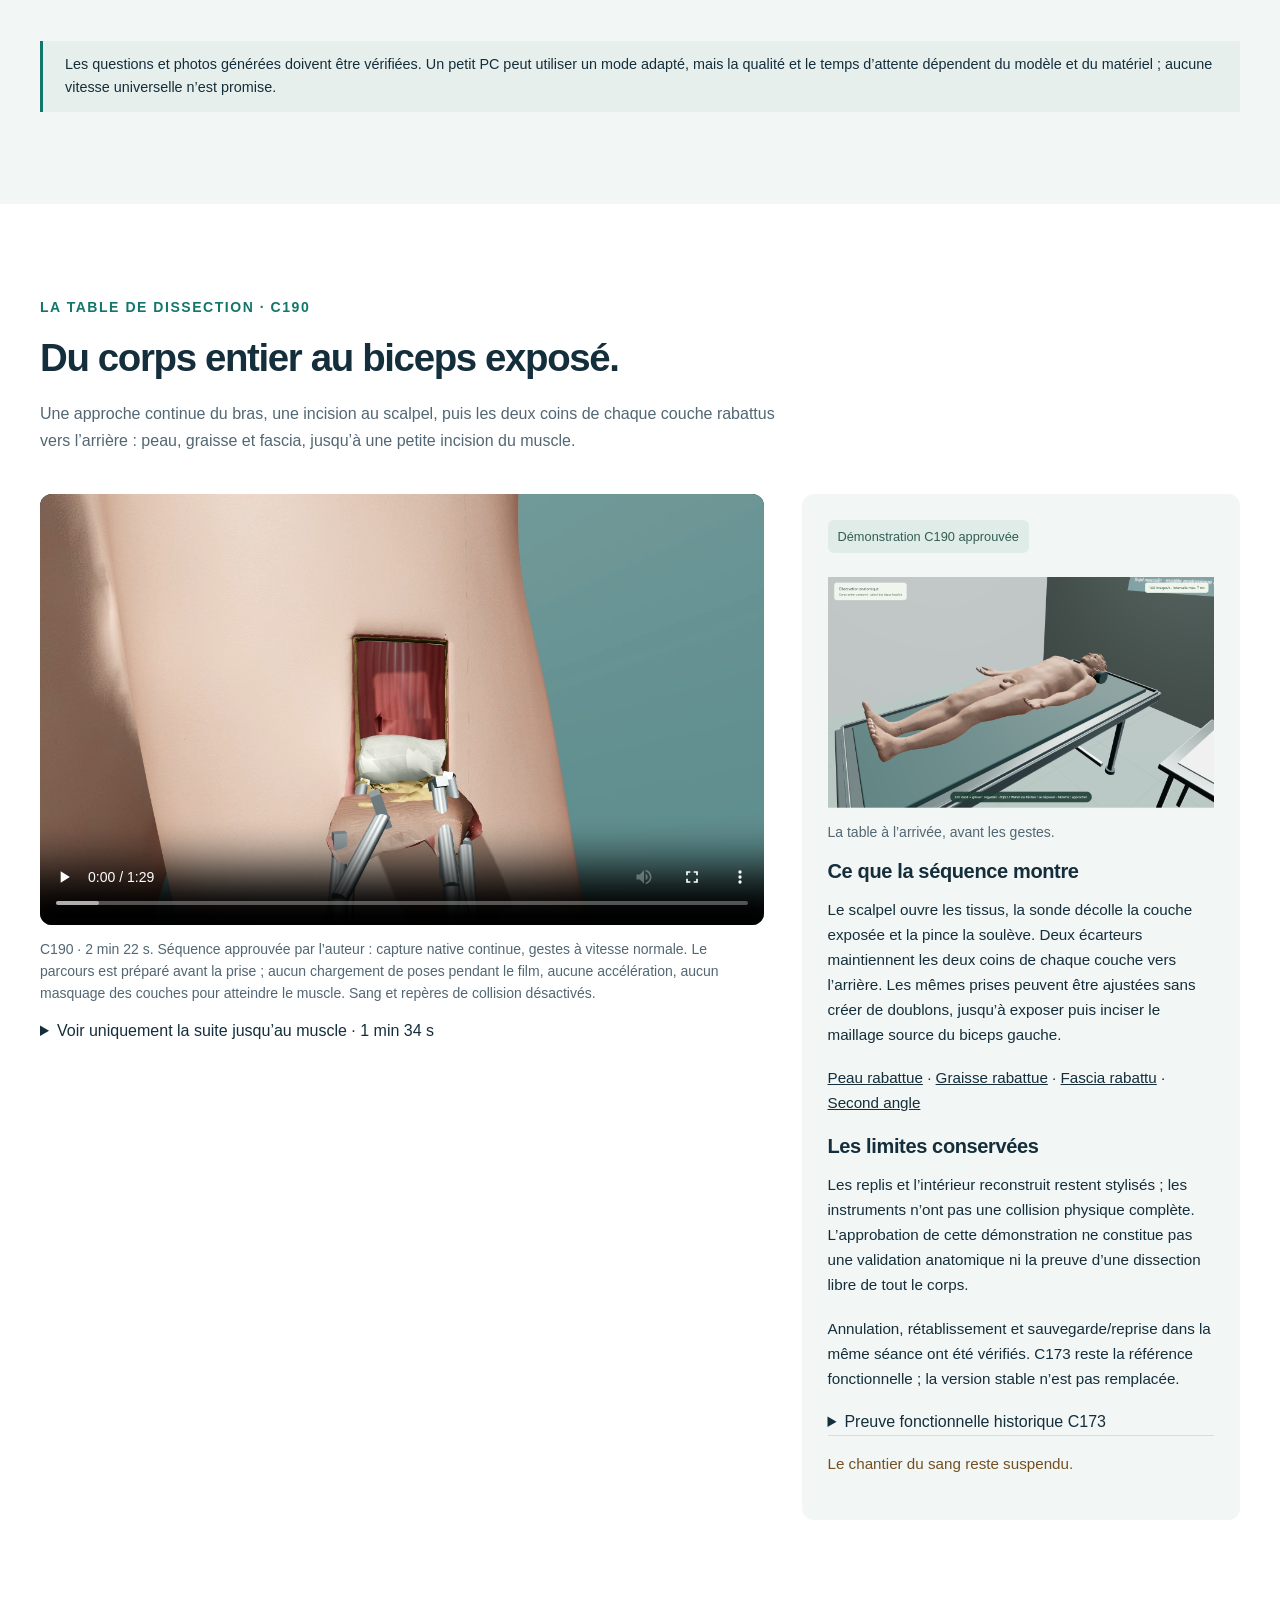
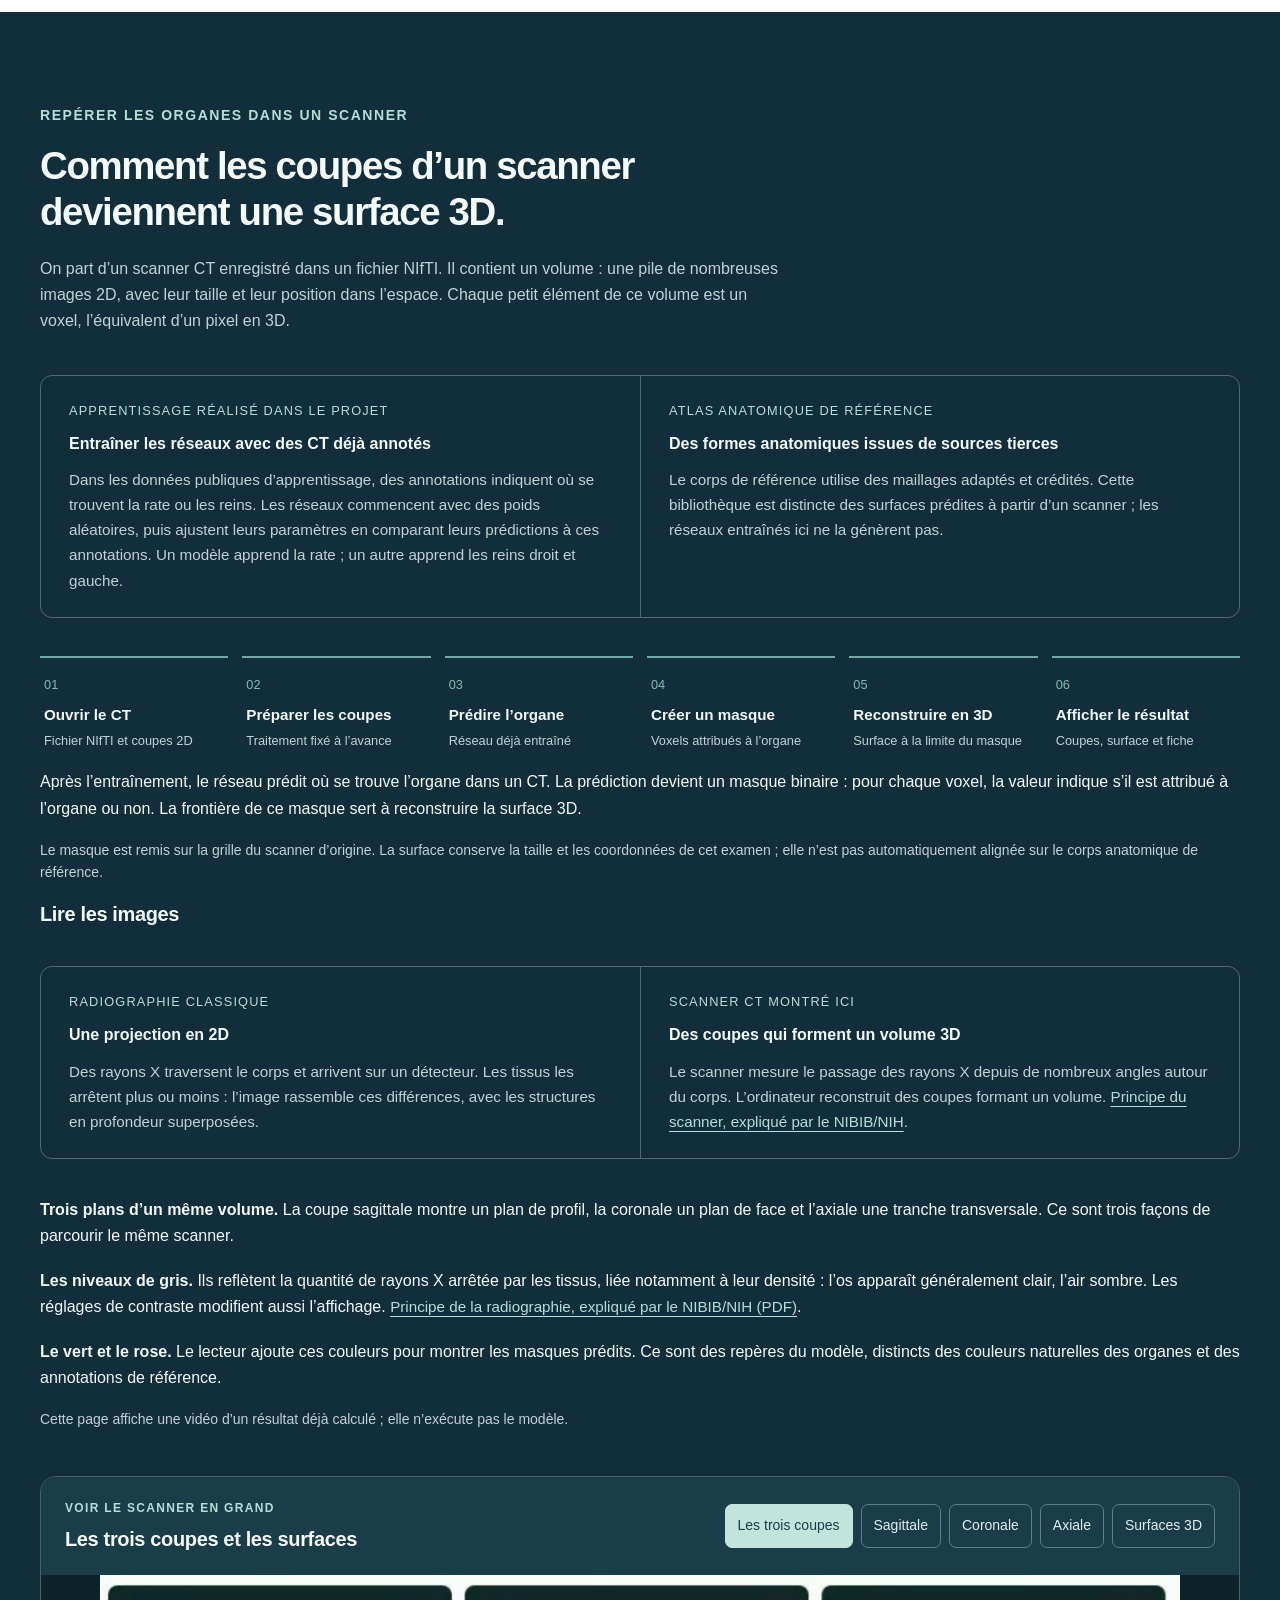
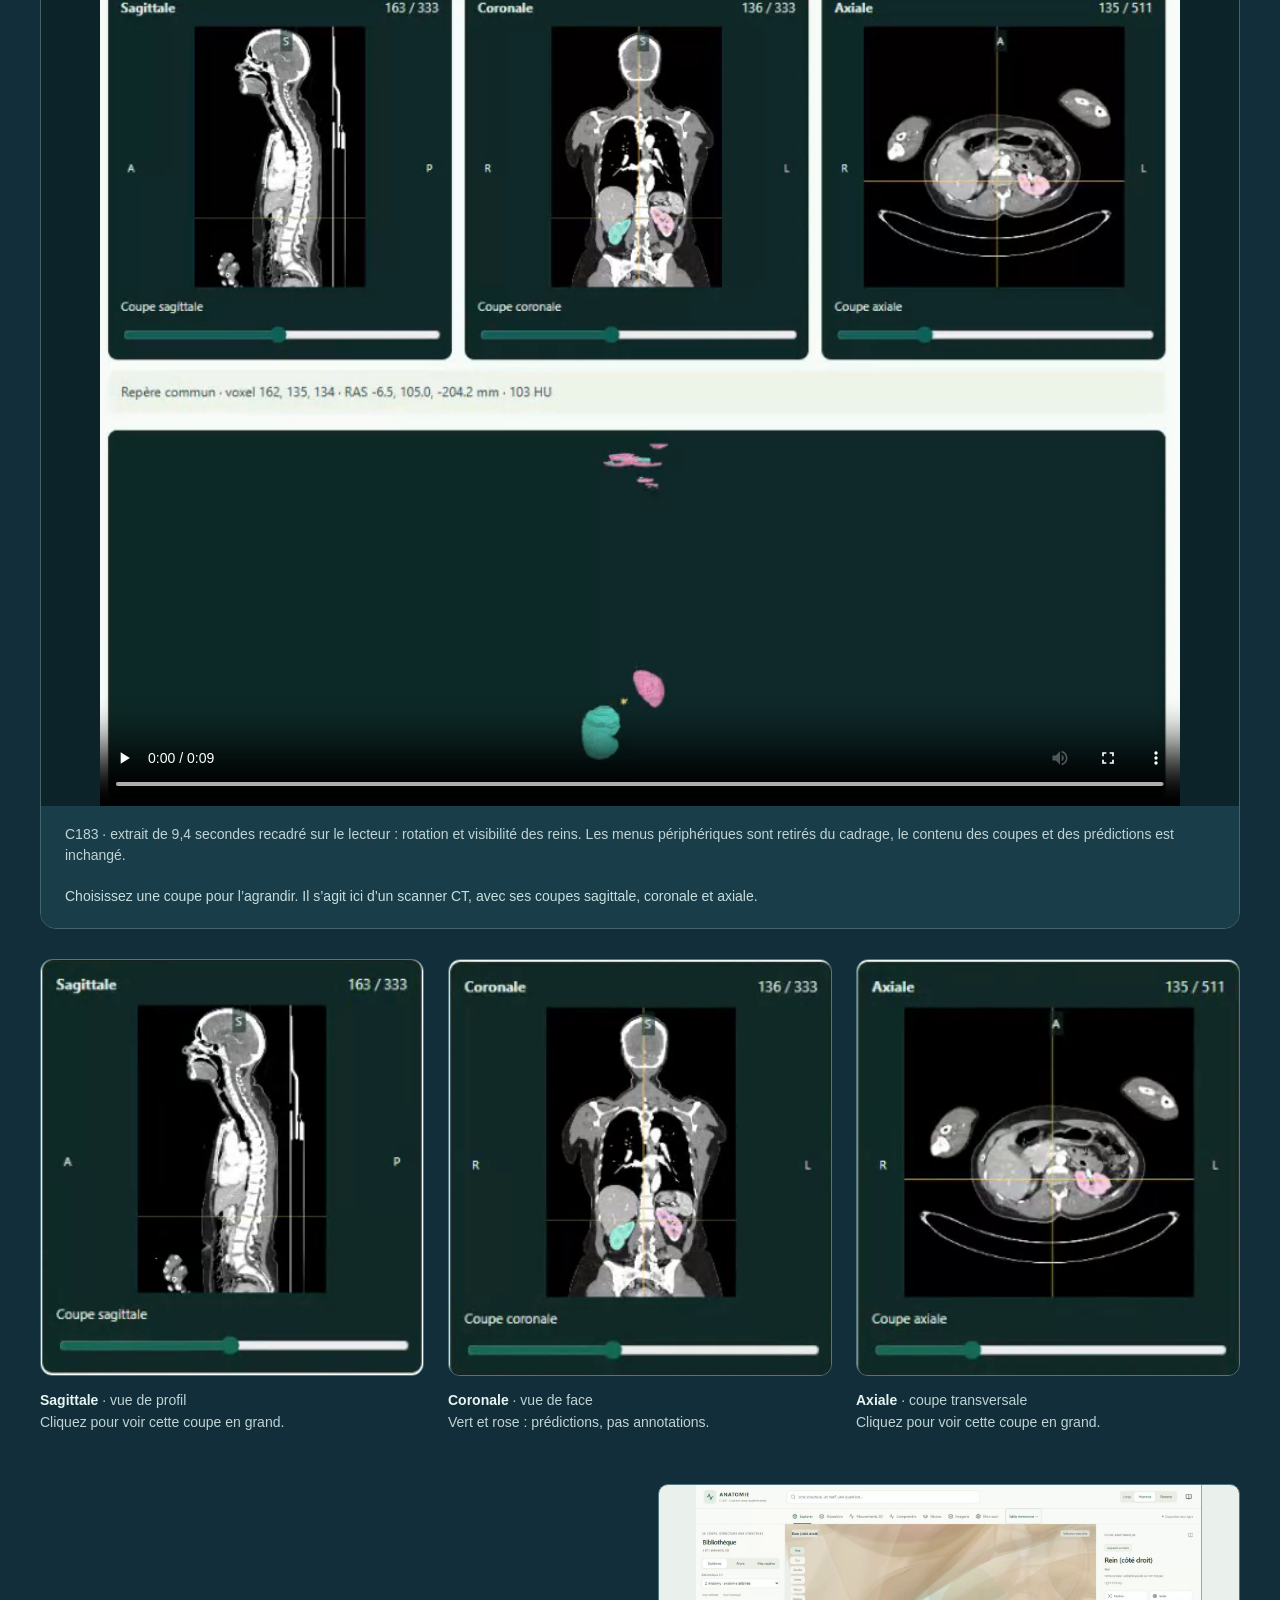
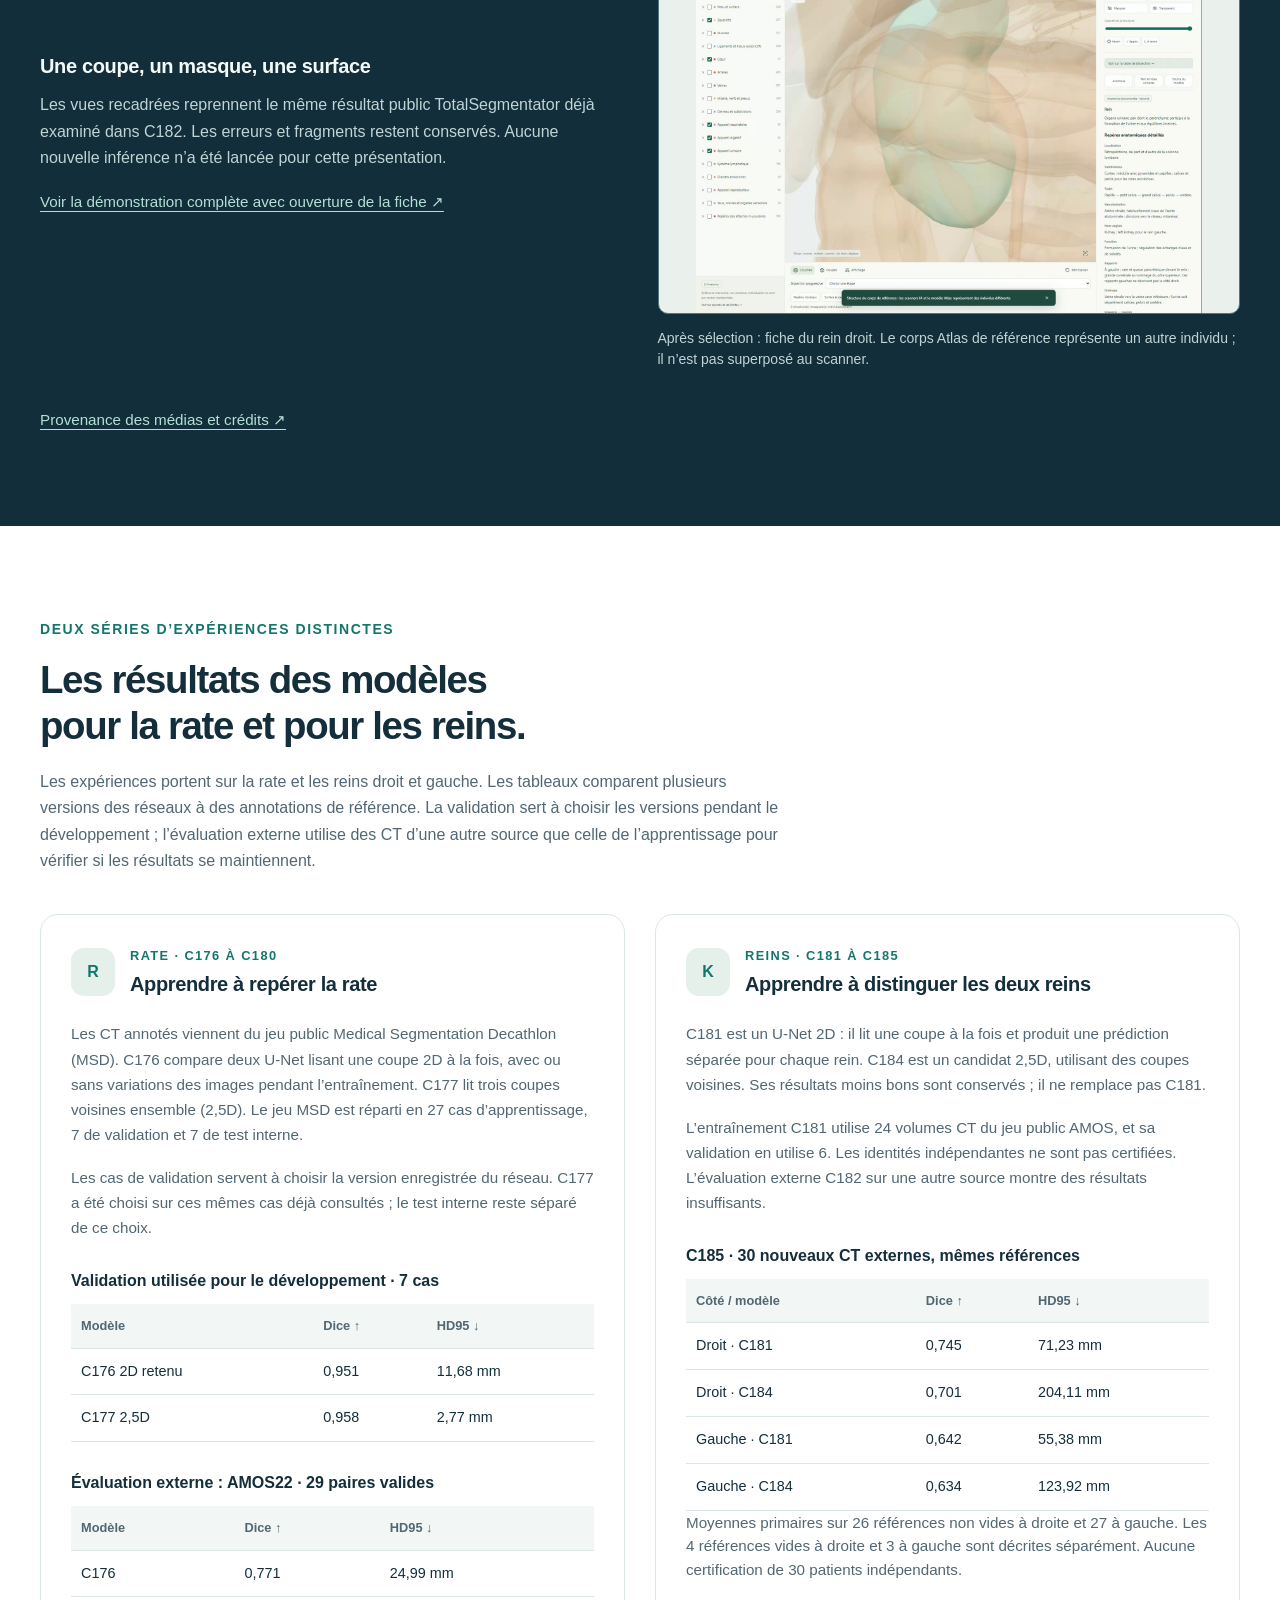
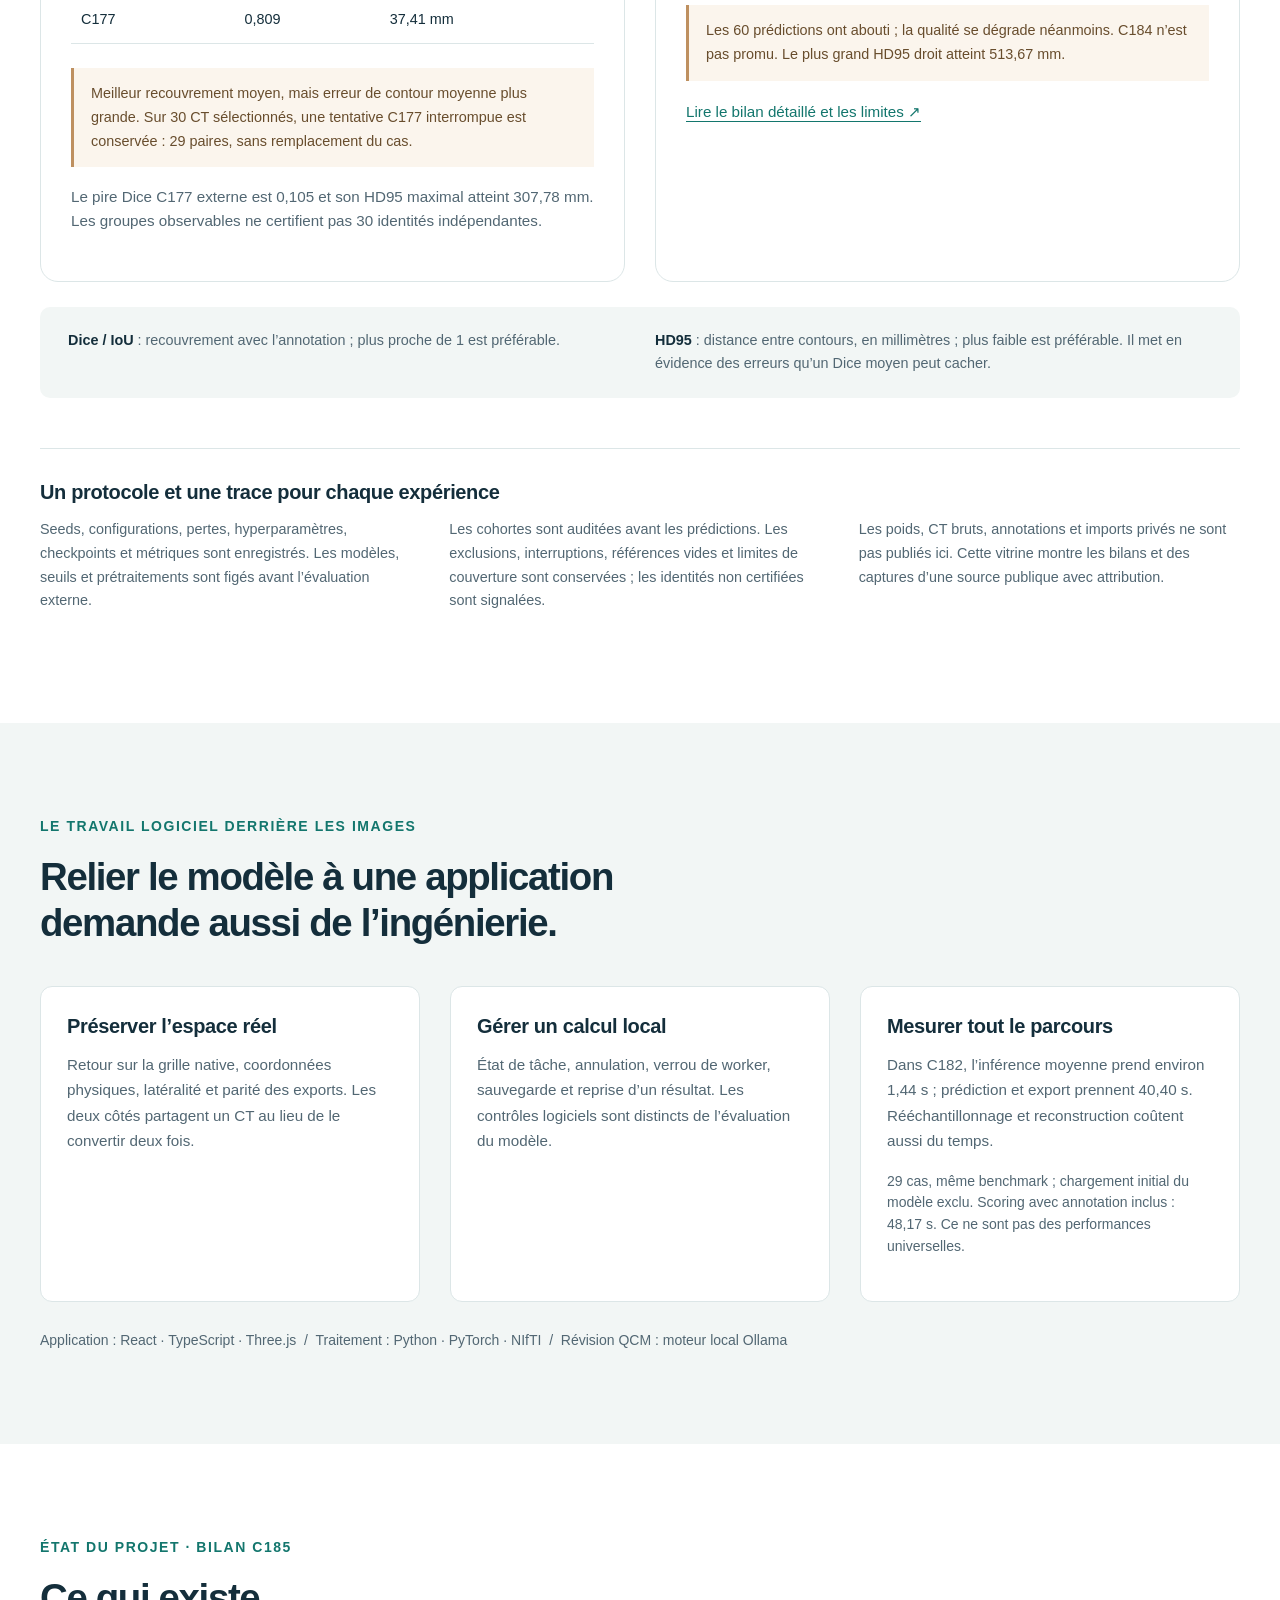
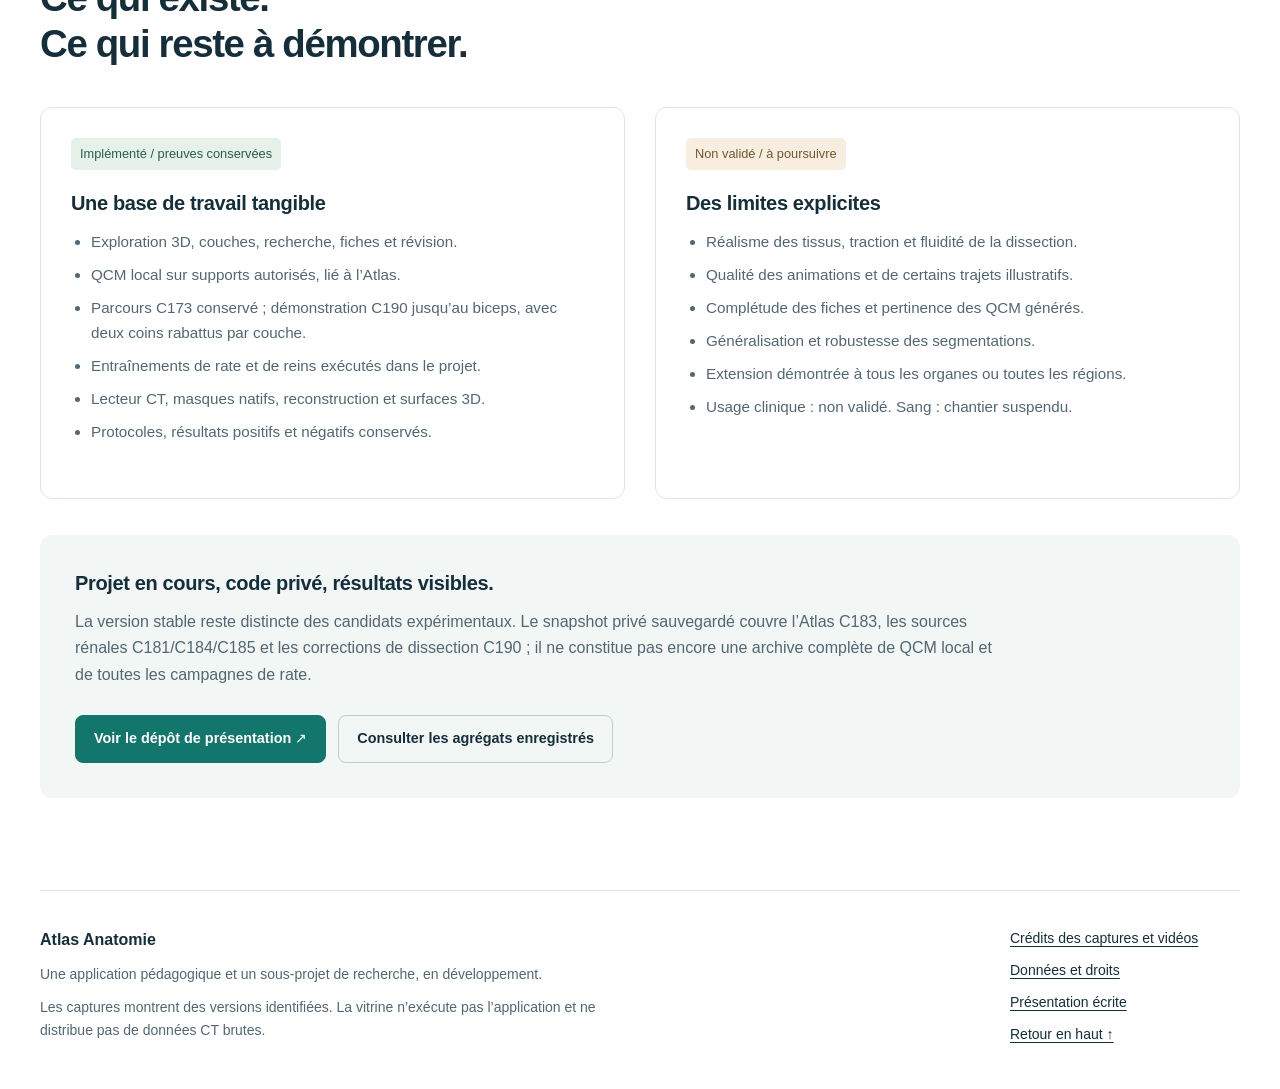
==== commit ea743632: "Present frozen IA report as readable responsive page" ====
--- a/index.html
+++ b/index.html
@@ -102,7 +102,7 @@
   <div class="section-heading"><p class="eyebrow">Deux séries d’expériences distinctes</p><h2>Les résultats des modèles<br>pour la rate et pour les reins.</h2><p>Les expériences portent sur la rate et les reins droit et gauche. Les tableaux comparent plusieurs versions des réseaux à des annotations de référence. La validation sert à choisir les versions pendant le développement ; l’évaluation externe utilise des CT d’une autre source que celle de l’apprentissage pour vérifier si les résultats se maintiennent.</p></div>
   <div class="research-grid">
     <article class="research-card"><div class="research-title"><span class="organ-mark" aria-hidden="true">R</span><div><p class="eyebrow">Rate · C176 à C180</p><h3>Apprendre à repérer la rate</h3></div></div><p>Les CT annotés viennent du jeu public Medical Segmentation Decathlon (MSD). C176 compare deux U-Net lisant une coupe 2D à la fois, avec ou sans variations des images pendant l’entraînement. C177 lit trois coupes voisines ensemble (2,5D). Le jeu MSD est réparti en 27 cas d’apprentissage, 7 de validation et 7 de test interne.</p><p>Les cas de validation servent à choisir la version enregistrée du réseau. C177 a été choisi sur ces mêmes cas déjà consultés ; le test interne reste séparé de ce choix.</p><h4>Validation utilisée pour le développement · 7 cas</h4><div class="table-scroll"><table><thead><tr><th>Modèle</th><th>Dice ↑</th><th>HD95 ↓</th></tr></thead><tbody><tr><th>C176 2D retenu</th><td>0,951</td><td>11,68 mm</td></tr><tr><th>C177 2,5D</th><td>0,958</td><td>2,77 mm</td></tr></tbody></table></div><h4>Évaluation externe : AMOS22 · 29 paires valides</h4><div class="table-scroll"><table><thead><tr><th>Modèle</th><th>Dice ↑</th><th>HD95 ↓</th></tr></thead><tbody><tr><th>C176</th><td>0,771</td><td>24,99 mm</td></tr><tr><th>C177</th><td>0,809</td><td>37,41 mm</td></tr></tbody></table></div><p class="result-note">Meilleur recouvrement moyen, mais erreur de contour moyenne plus grande. Sur 30 CT sélectionnés, une tentative C177 interrompue est conservée : 29 paires, sans remplacement du cas.</p><p class="caption">Le pire Dice C177 externe est 0,105 et son HD95 maximal atteint 307,78 mm. Les groupes observables ne certifient pas 30 identités indépendantes.</p></article>
-    <article class="research-card"><div class="research-title"><span class="organ-mark" aria-hidden="true">K</span><div><p class="eyebrow">Reins · C181 à C185</p><h3>Apprendre à distinguer les deux reins</h3></div></div><p>C181 est un U-Net 2D : il lit une coupe à la fois et produit une prédiction séparée pour chaque rein. C184 est un candidat 2,5D, utilisant des coupes voisines. Ses résultats moins bons sont conservés ; il ne remplace pas C181.</p><p>L’entraînement C181 utilise 24 volumes CT du jeu public AMOS, et sa validation en utilise 6. Les identités indépendantes ne sont pas certifiées. L’évaluation externe C182 sur une autre source montre des résultats insuffisants.</p><h4>C185 · 30 nouveaux CT externes, mêmes références</h4><div class="table-scroll"><table><thead><tr><th>Côté / modèle</th><th>Dice ↑</th><th>HD95 ↓</th></tr></thead><tbody><tr><th>Droit · C181</th><td>0,745</td><td>71,23 mm</td></tr><tr><th>Droit · C184</th><td>0,701</td><td>204,11 mm</td></tr><tr><th>Gauche · C181</th><td>0,642</td><td>55,38 mm</td></tr><tr><th>Gauche · C184</th><td>0,634</td><td>123,92 mm</td></tr></tbody></table></div><p class="caption">Moyennes primaires sur 26 références non vides à droite et 27 à gauche. Les 4 références vides à droite et 3 à gauche sont décrites séparément. Aucune certification de 30 patients indépendants.</p><p class="result-note">Les 60 prédictions ont abouti ; la qualité se dégrade néanmoins. C184 n’est pas promu. Le plus grand HD95 droit atteint 513,67 mm.</p><a class="text-link" href="RESULTATS_IA_DETAILS.md">Lire le bilan détaillé et les limites ↗</a></article>
+    <article class="research-card"><div class="research-title"><span class="organ-mark" aria-hidden="true">K</span><div><p class="eyebrow">Reins · C181 à C185</p><h3>Apprendre à distinguer les deux reins</h3></div></div><p>C181 est un U-Net 2D : il lit une coupe à la fois et produit une prédiction séparée pour chaque rein. C184 est un candidat 2,5D, utilisant des coupes voisines. Ses résultats moins bons sont conservés ; il ne remplace pas C181.</p><p>L’entraînement C181 utilise 24 volumes CT du jeu public AMOS, et sa validation en utilise 6. Les identités indépendantes ne sont pas certifiées. L’évaluation externe C182 sur une autre source montre des résultats insuffisants.</p><h4>C185 · 30 nouveaux CT externes, mêmes références</h4><div class="table-scroll"><table><thead><tr><th>Côté / modèle</th><th>Dice ↑</th><th>HD95 ↓</th></tr></thead><tbody><tr><th>Droit · C181</th><td>0,745</td><td>71,23 mm</td></tr><tr><th>Droit · C184</th><td>0,701</td><td>204,11 mm</td></tr><tr><th>Gauche · C181</th><td>0,642</td><td>55,38 mm</td></tr><tr><th>Gauche · C184</th><td>0,634</td><td>123,92 mm</td></tr></tbody></table></div><p class="caption">Moyennes primaires sur 26 références non vides à droite et 27 à gauche. Les 4 références vides à droite et 3 à gauche sont décrites séparément. Aucune certification de 30 patients indépendants.</p><p class="result-note">Les 60 prédictions ont abouti ; la qualité se dégrade néanmoins. C184 n’est pas promu. Le plus grand HD95 droit atteint 513,67 mm.</p><a class="text-link" href="bilan-ia.html">Lire le bilan détaillé et les limites ↗</a></article>
   </div>
   <div class="metric-guide"><p><strong>Dice / IoU</strong> : recouvrement avec l’annotation ; plus proche de 1 est préférable.</p><p><strong>HD95</strong> : distance entre contours, en millimètres ; plus faible est préférable. Il met en évidence des erreurs qu’un Dice moyen peut cacher.</p></div>
   <div class="methods"><h3>Un protocole et une trace pour chaque expérience</h3><div><p>Seeds, configurations, pertes, hyperparamètres, checkpoints et métriques sont enregistrés. Les modèles, seuils et prétraitements sont figés avant l’évaluation externe.</p><p>Les cohortes sont auditées avant les prédictions. Les exclusions, interruptions, références vides et limites de couverture sont conservées ; les identités non certifiées sont signalées.</p><p>Les poids, CT bruts, annotations et imports privés ne sont pas publiés ici. Cette vitrine montre les bilans et des captures d’une source publique avec attribution.</p></div></div>
